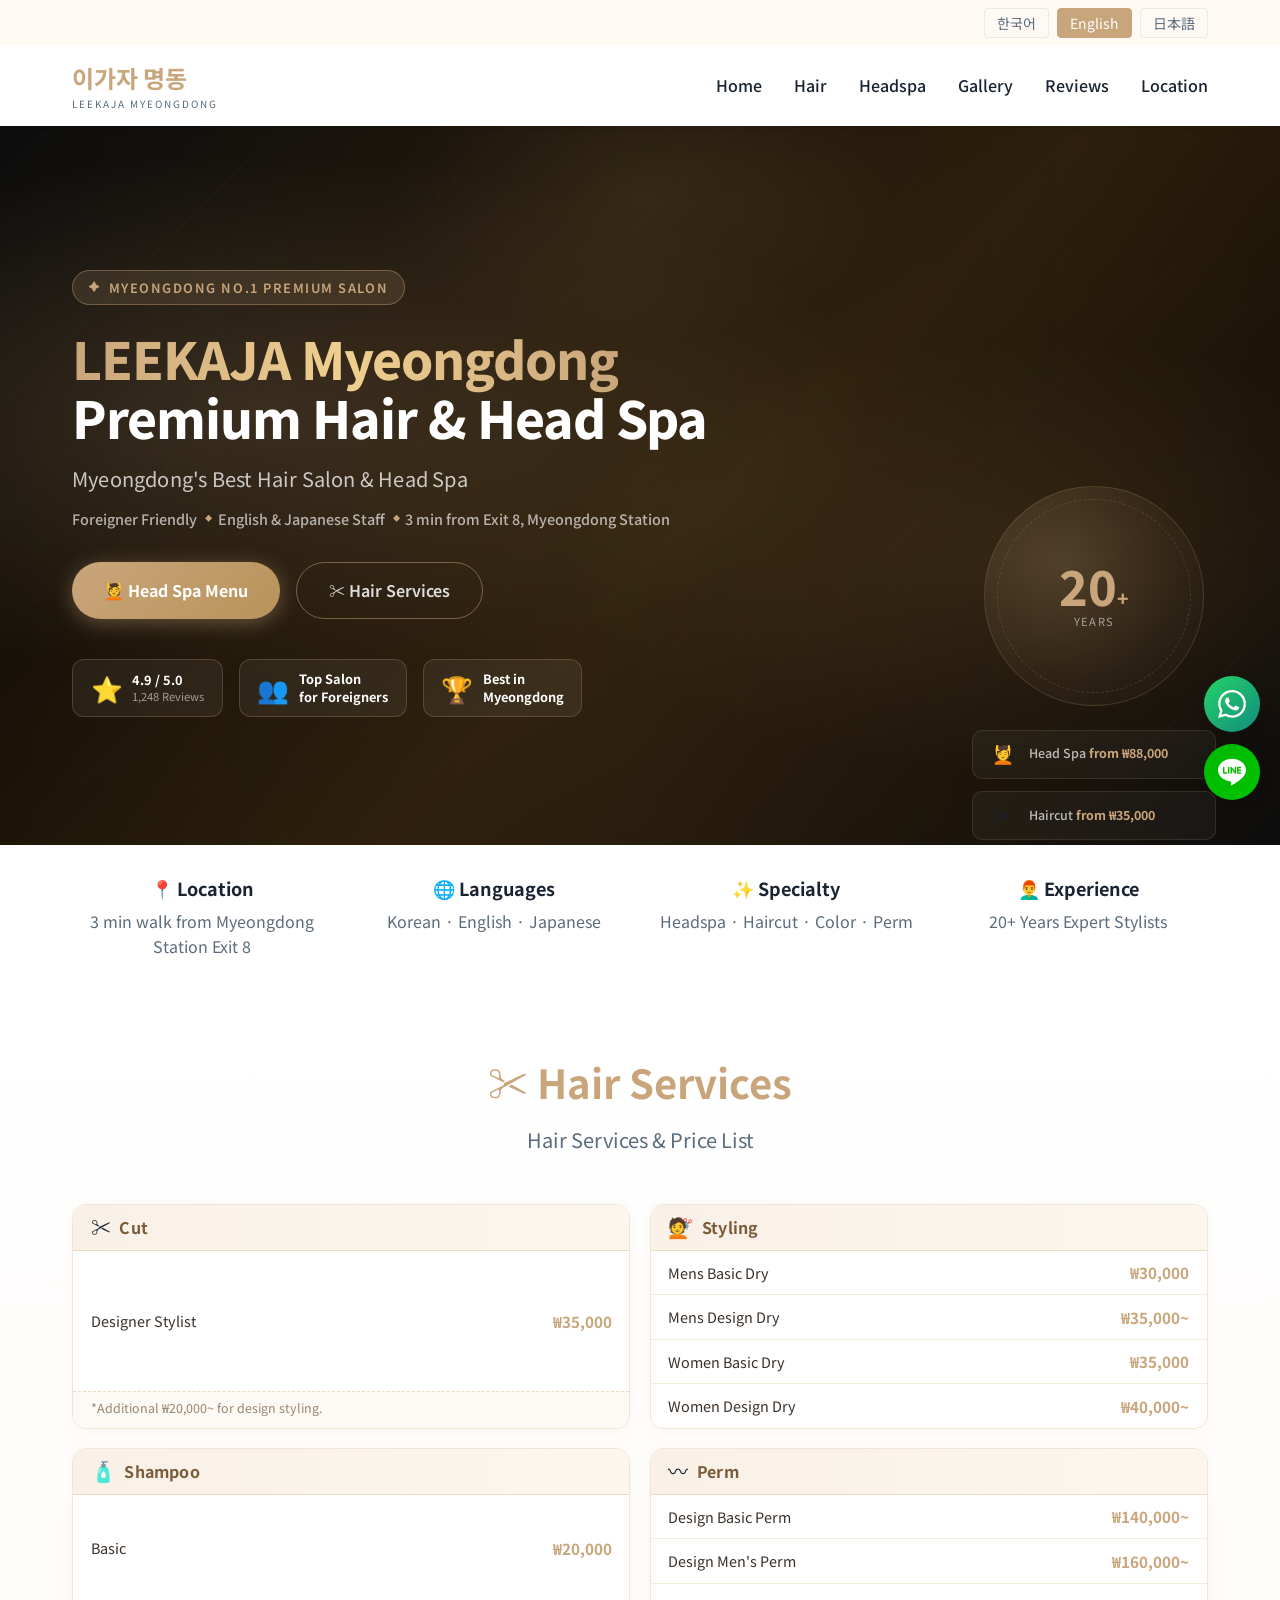
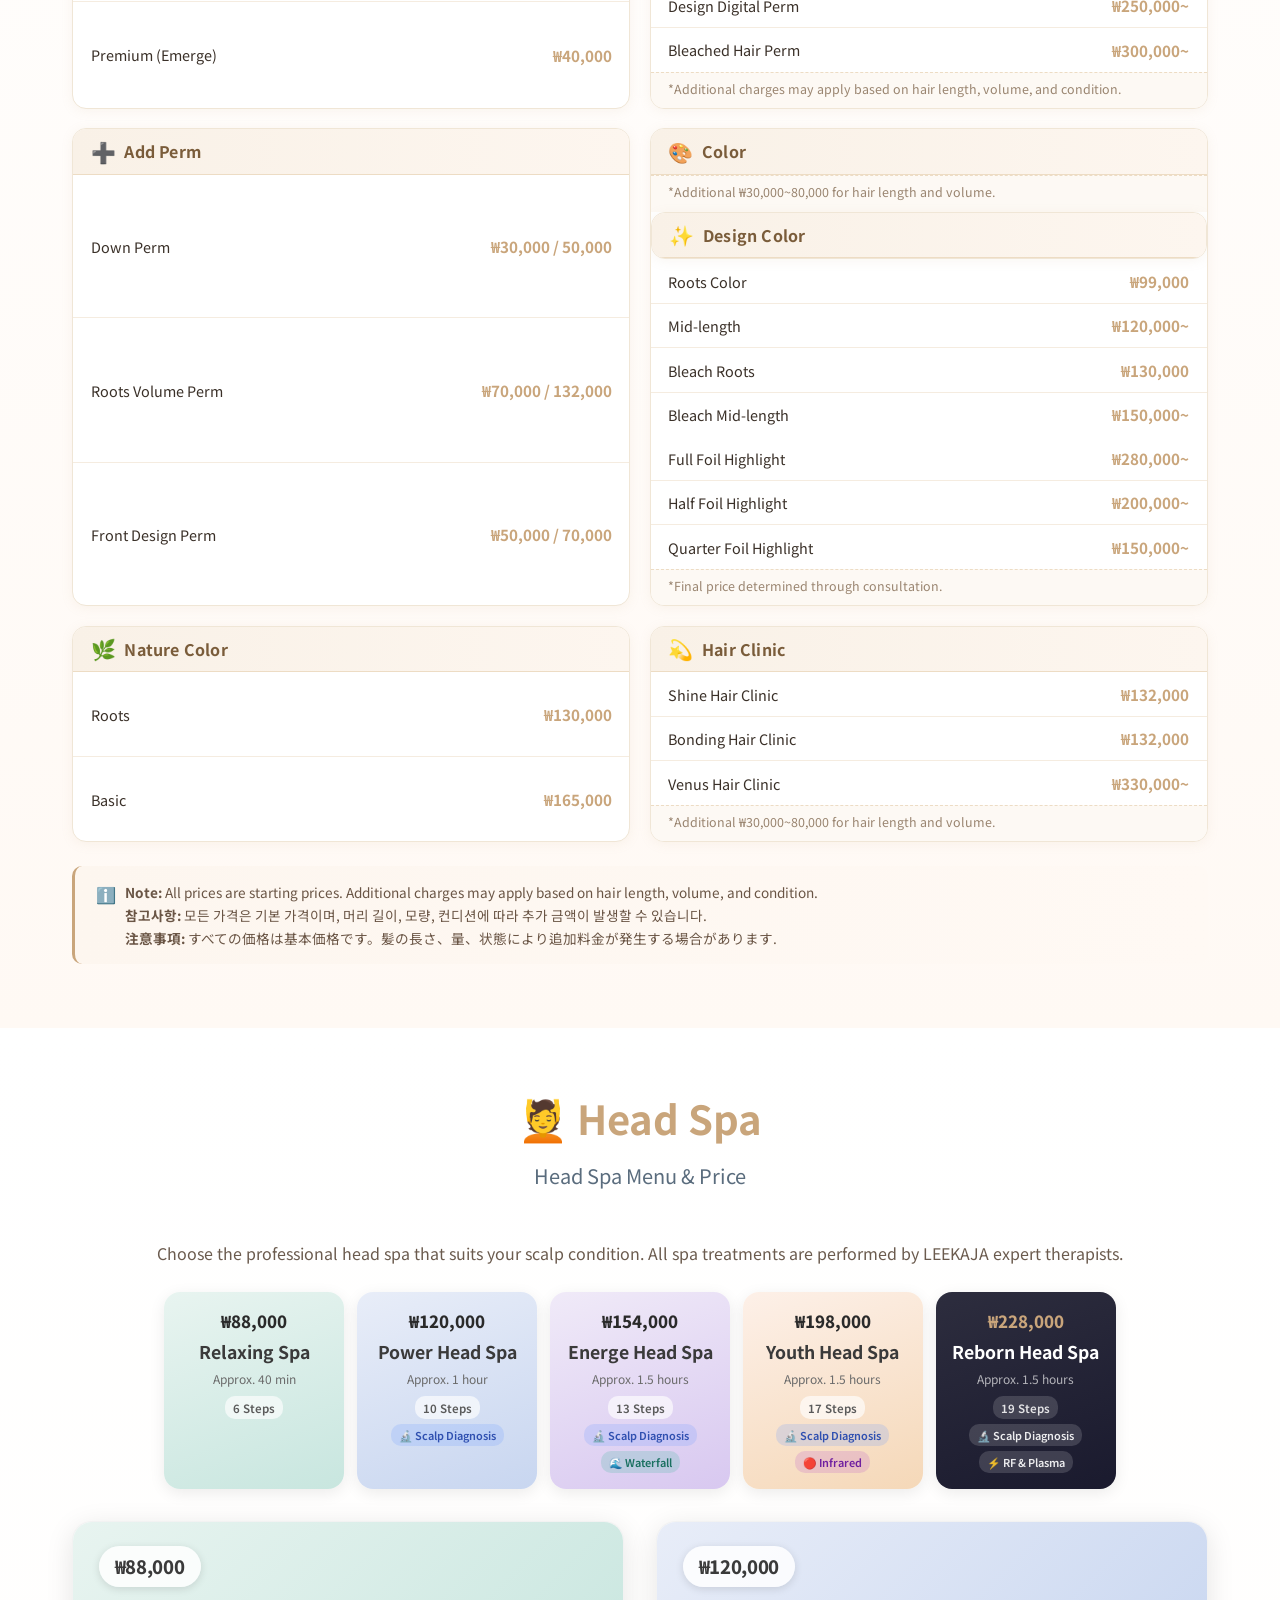
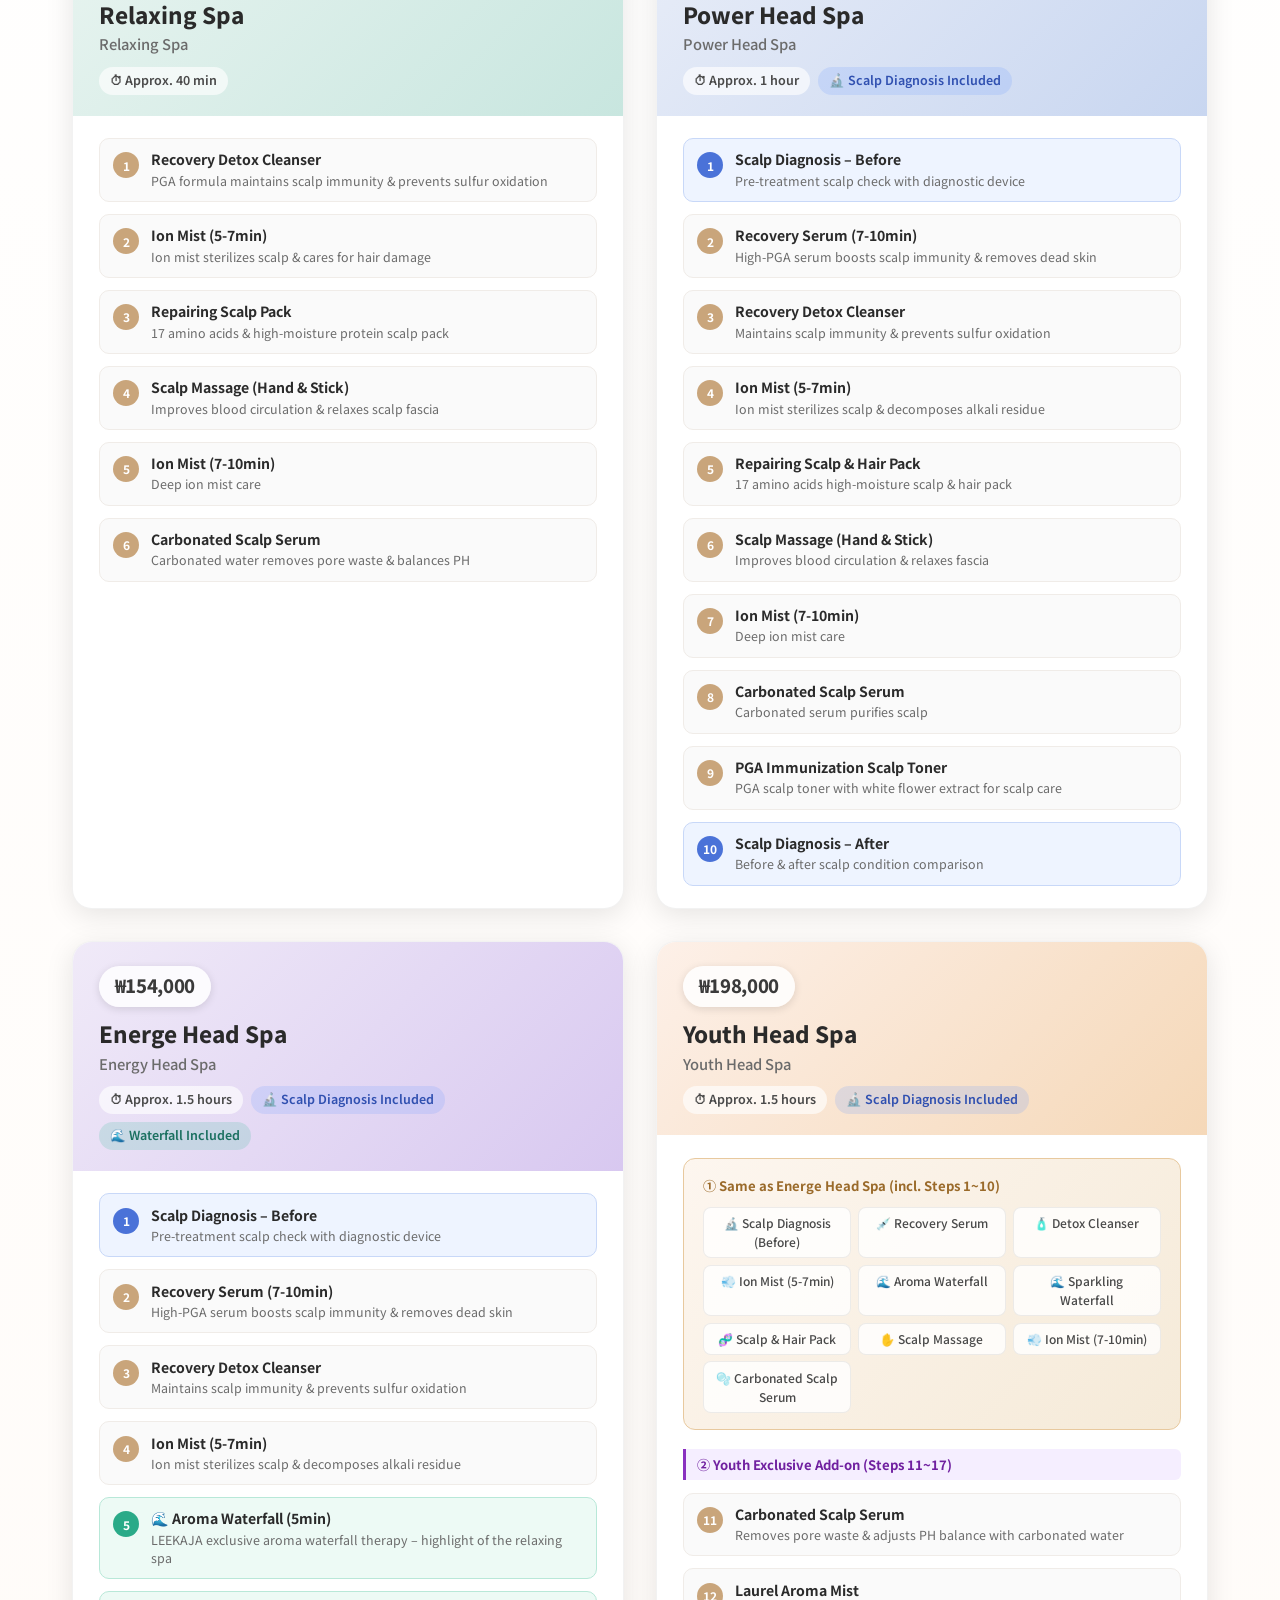
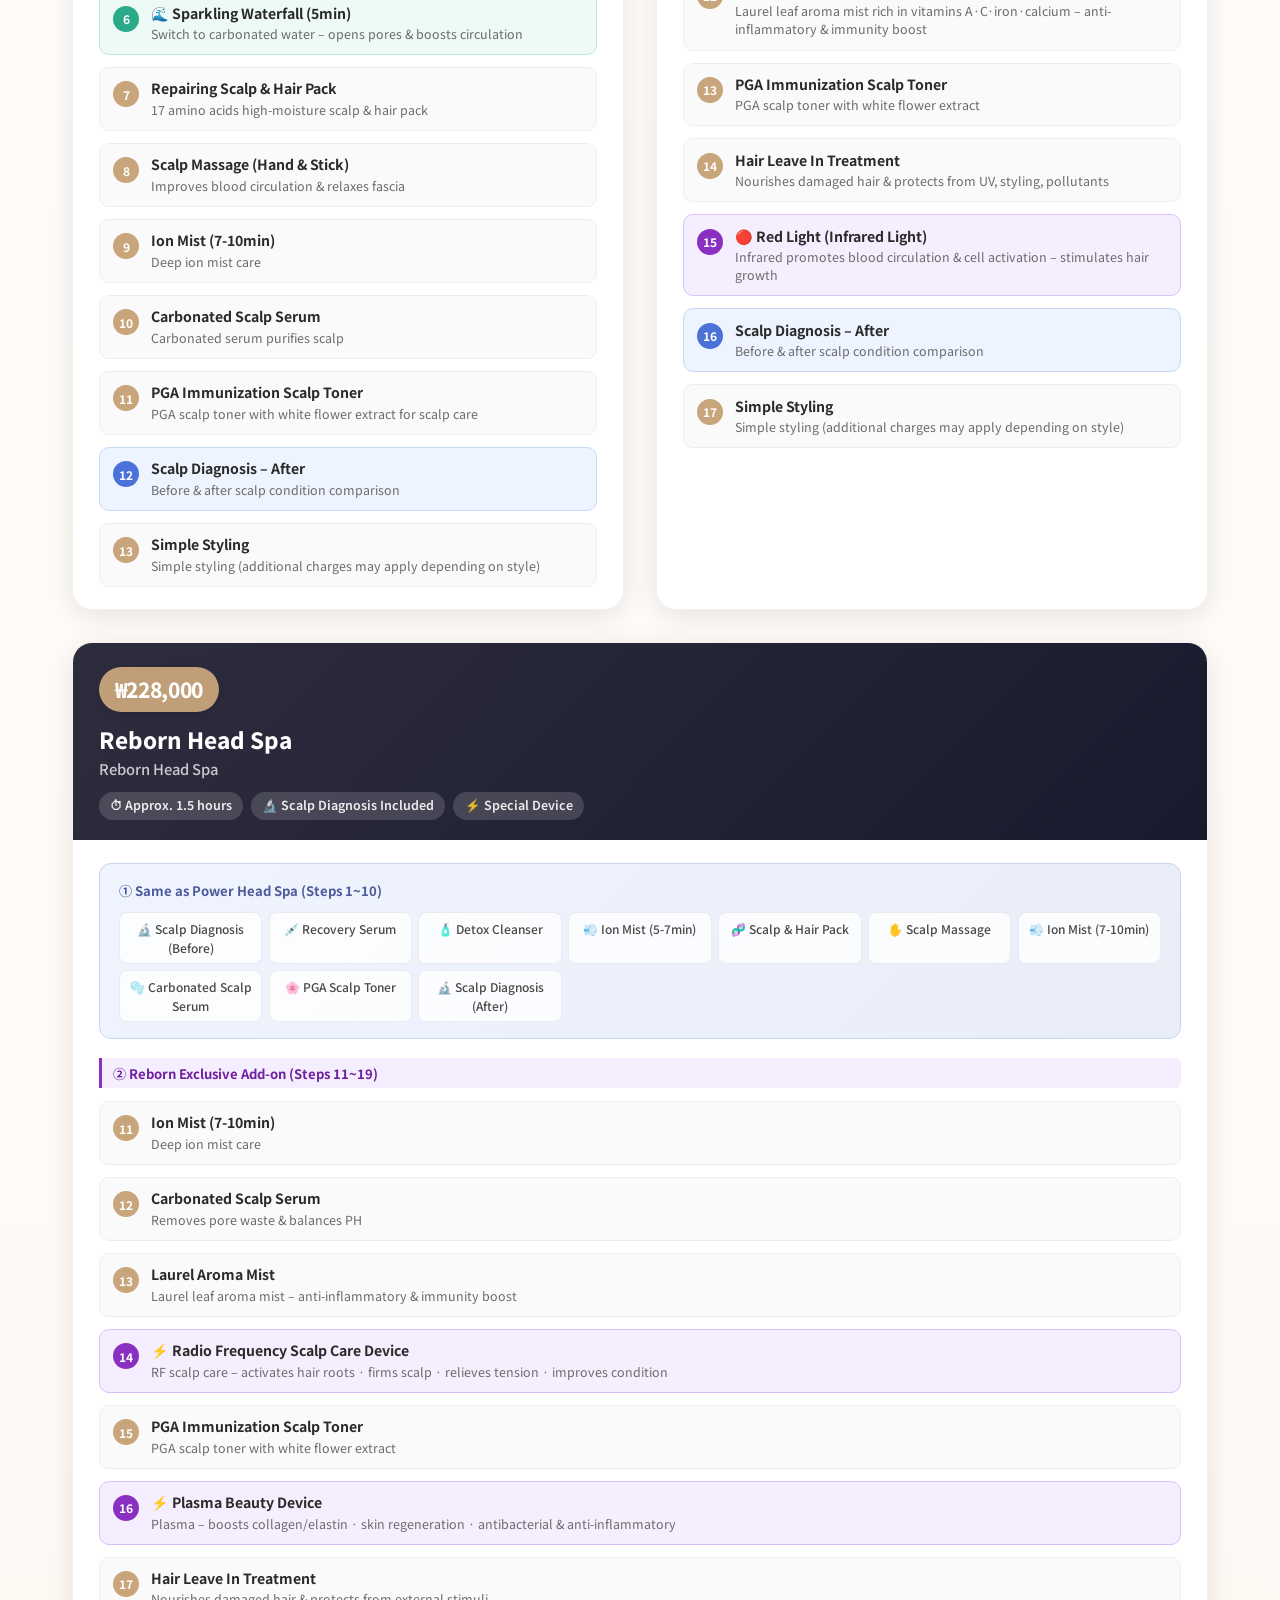
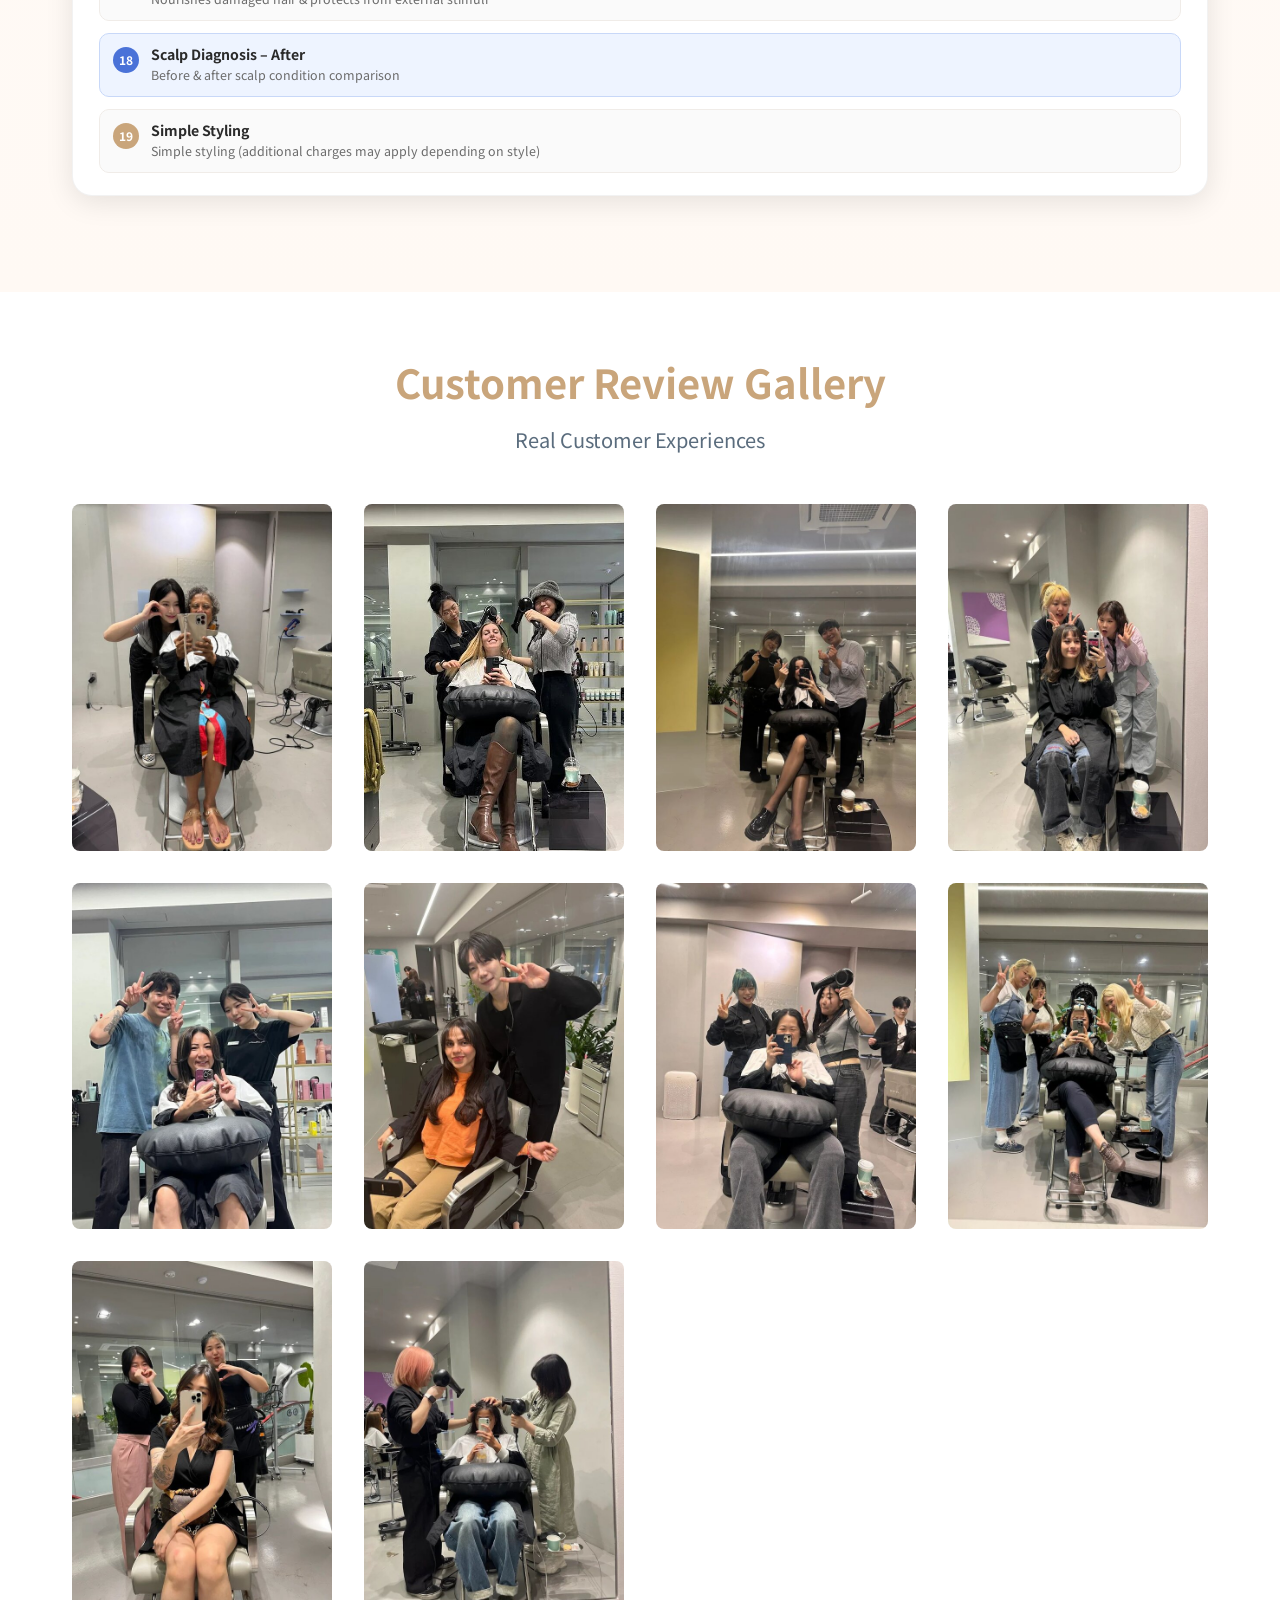
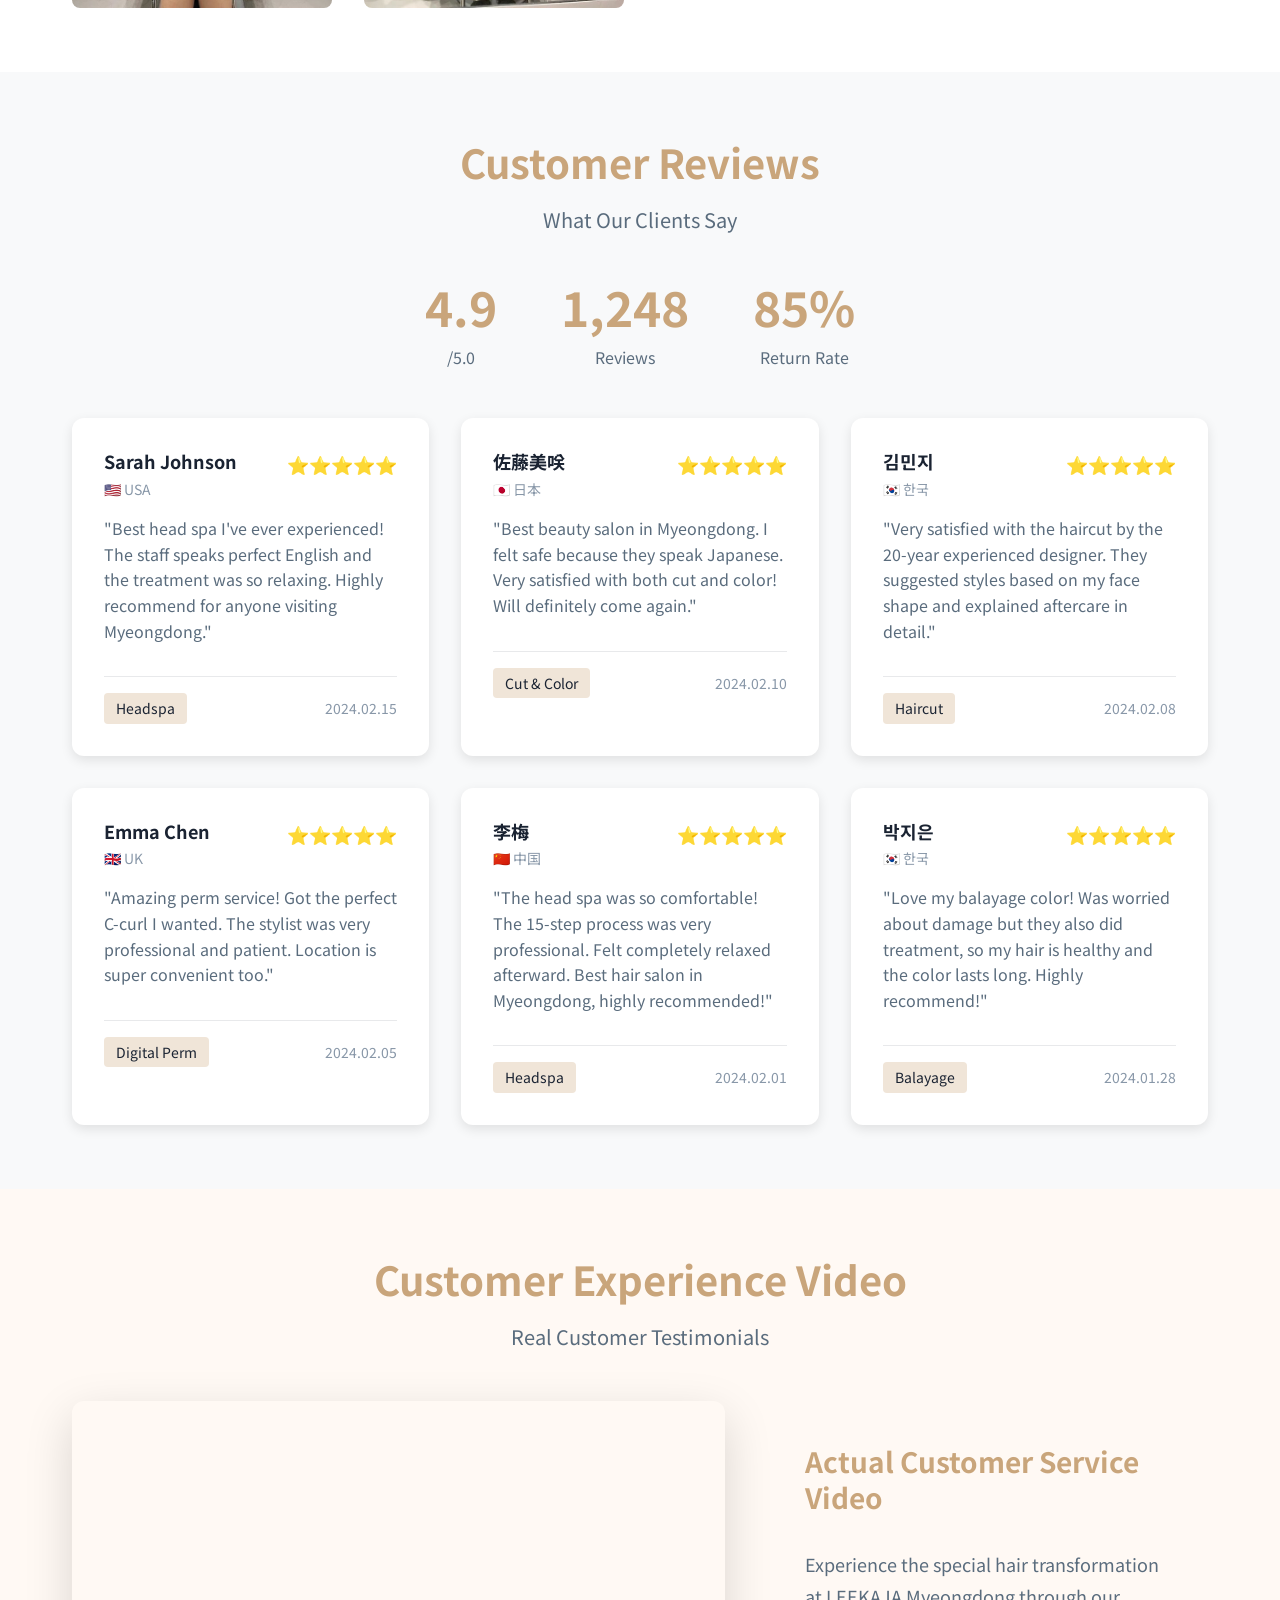
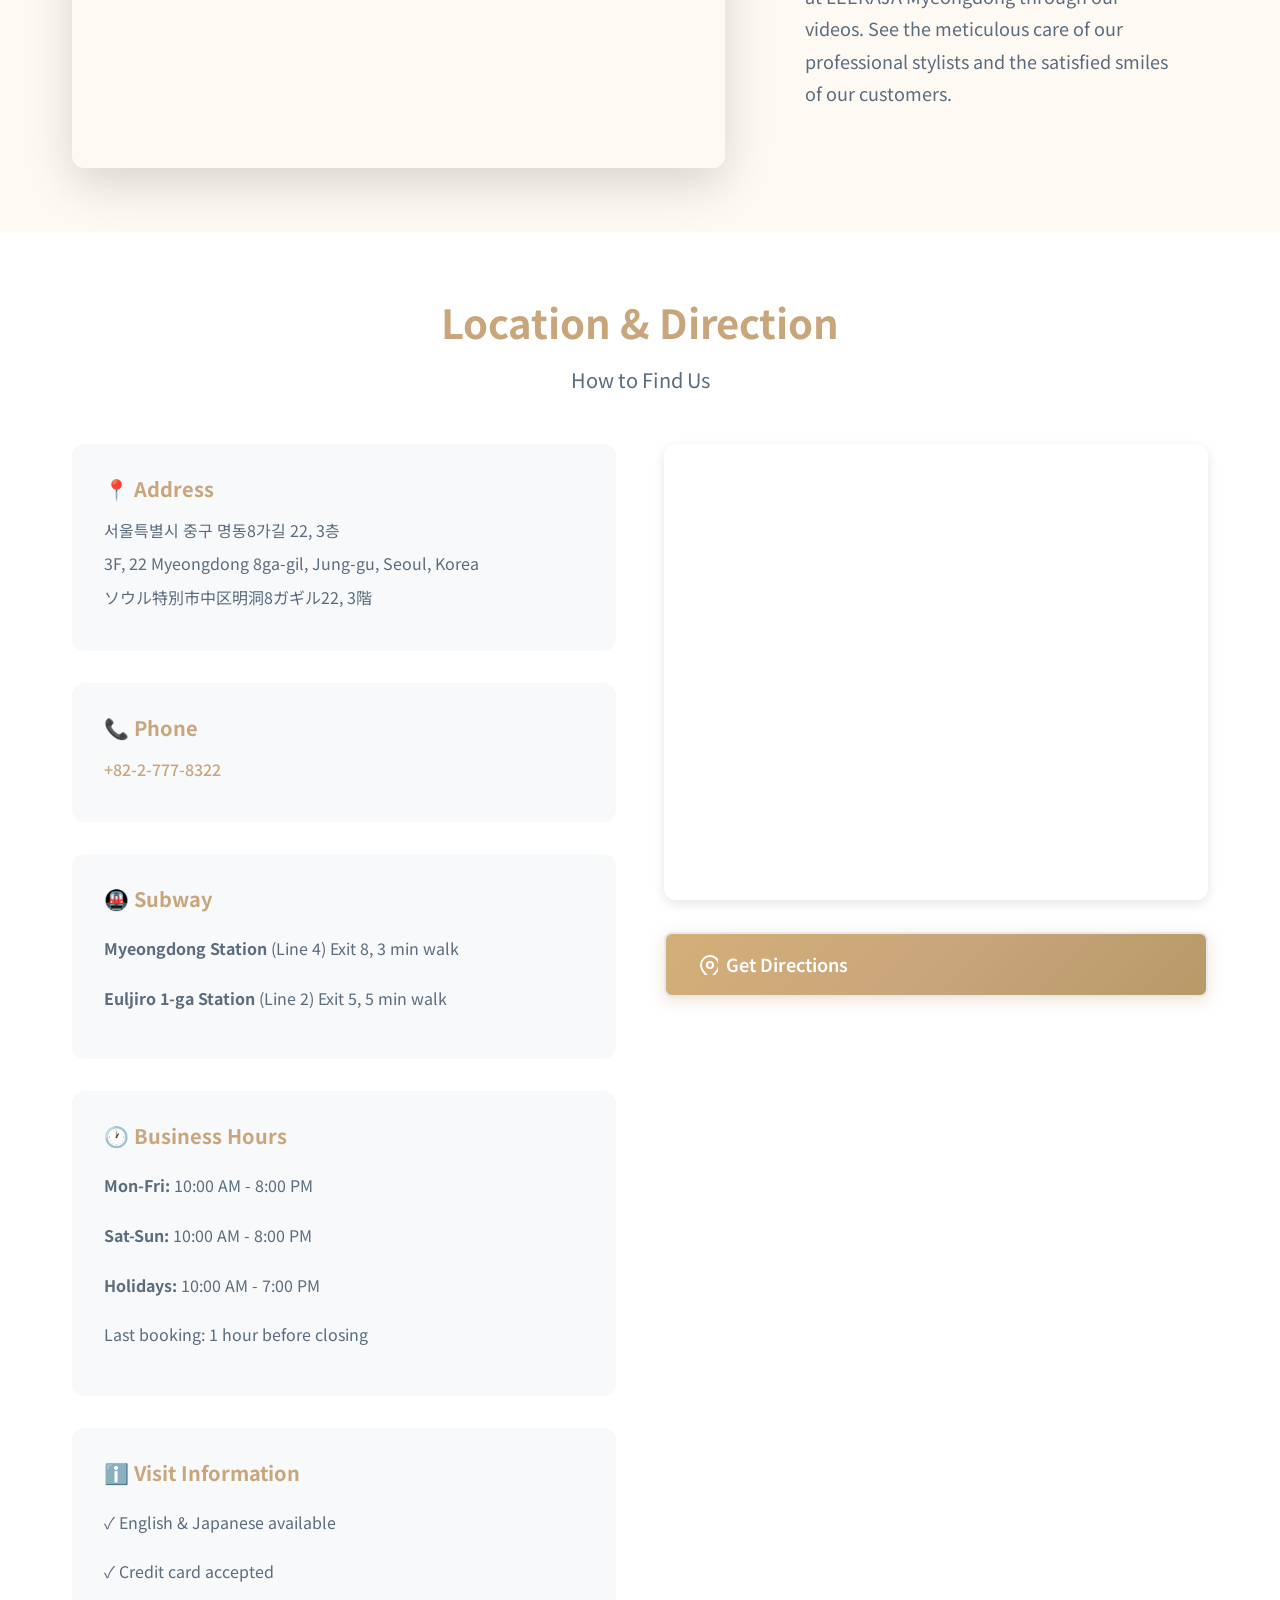
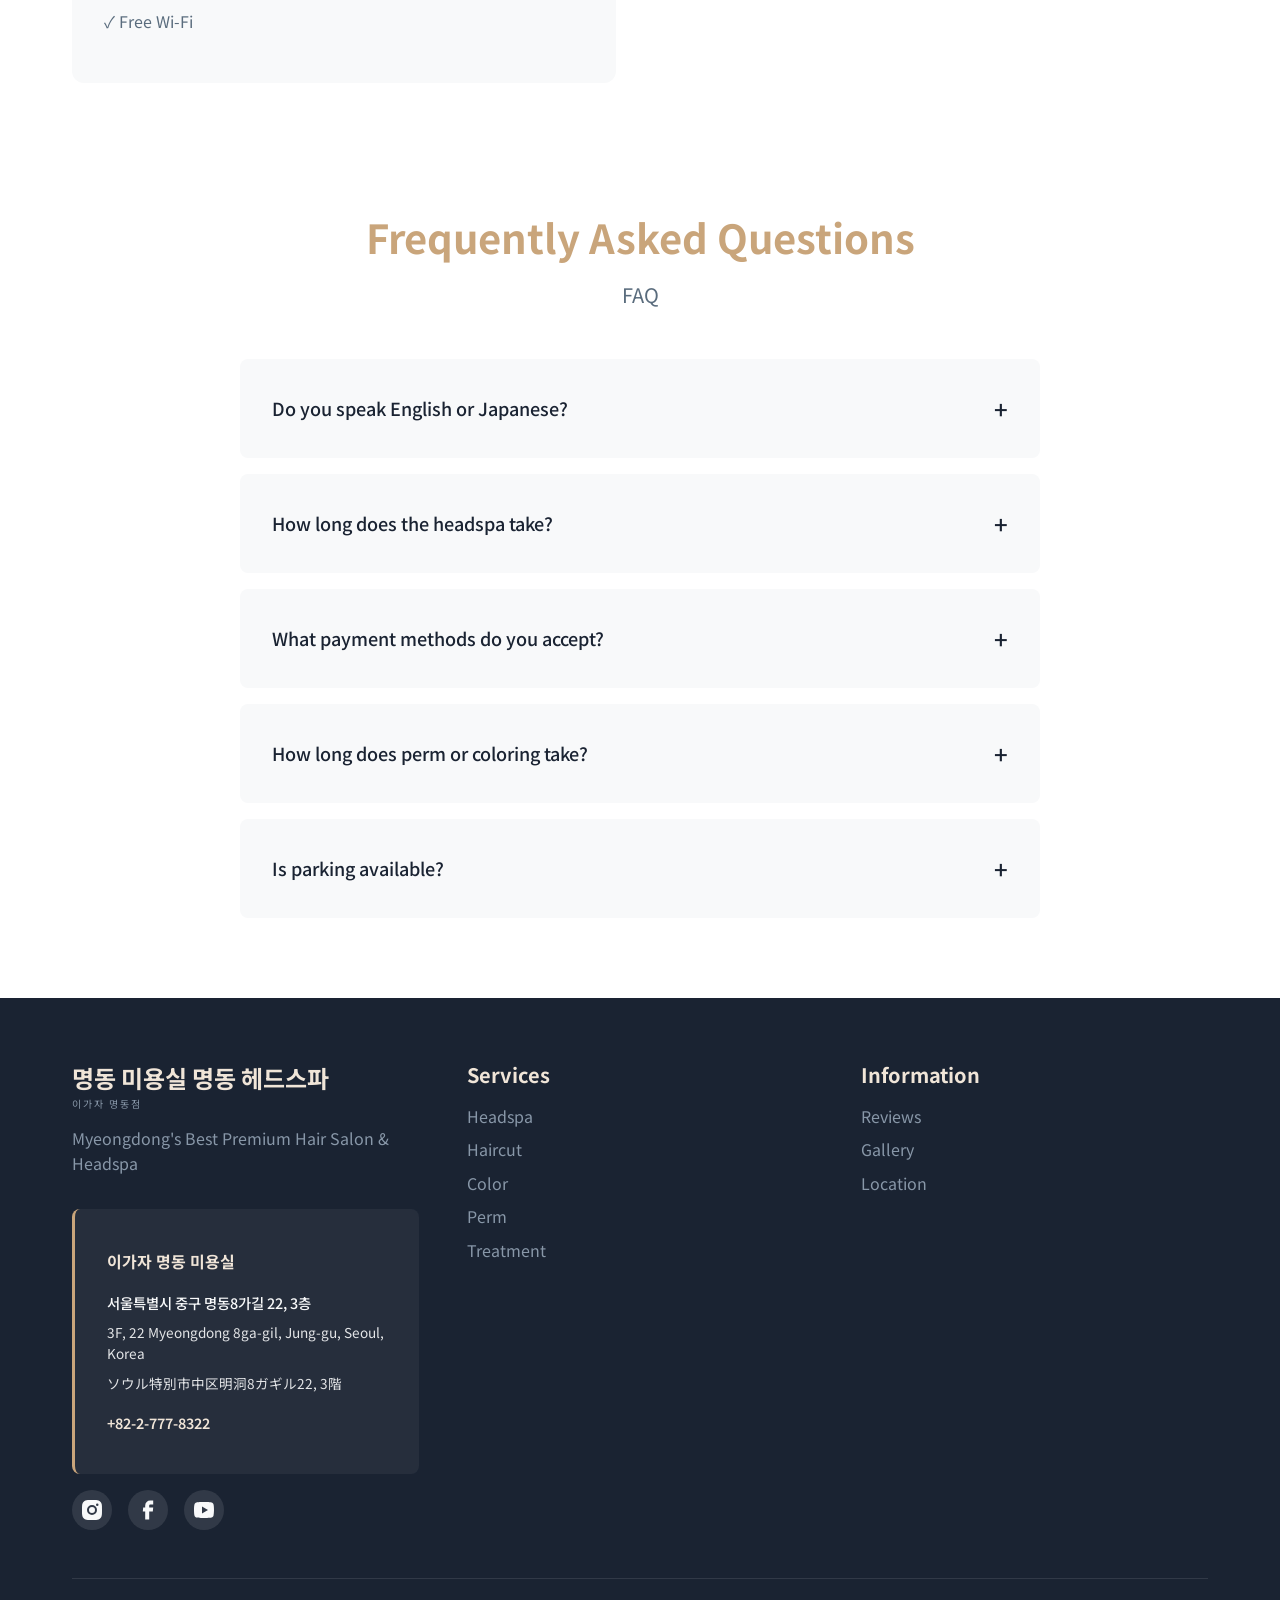
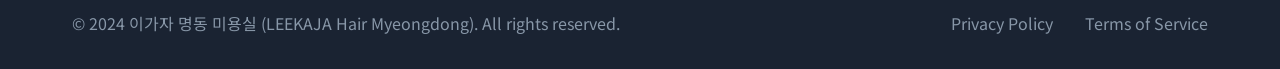
==== index.html @ 5cfe9681 "feat: 헤어 가격표 테이블형 리디자인 + LEEKAJA Only QR 박스 제거" ====
<!DOCTYPE html>
<html lang="ko">
<head>
    <meta charset="UTF-8">
    <meta name="viewport" content="width=device-width, initial-scale=1.0">
    
    <!-- Primary Meta Tags -->
    <title>Myeongdong Hair Salon | Myeongdong Headspa | 明洞美容室·ヘッドスパ | 명동 미용실·헤드스파</title>
    <meta name="title" content="Myeongdong Hair Salon | Myeongdong Headspa | 明洞美容室·ヘッドスパ">
    <meta name="description" content="Best hair salon near Myeongdong Station Exit 8! 3 minutes walk. English & Japanese speaking staff. Premium headspa, haircut, color, perm. 明洞駅8番出口3分!日本語対応の美容室。ヘッドスパ·カット·カラー専門。명동역 외국인 전용 미용실. Open Mon-Fri 10-20, Sat-Sun 10-20">
    <meta name="keywords" content="myeongdong hair salon, myeongdong headspa, 明洞美容室, 明洞ヘッドスパ, 명동 미용실, 명동 헤드스파, hair salon near myeongdong station, myeongdong station exit 8 hair salon, best hair salon in myeongdong, myeongdong hair salon for foreigners, english speaking hair salon myeongdong, japanese hair salon myeongdong, head spa near myeongdong, scalp treatment myeongdong seoul, digital perm myeongdong, hair color salon myeongdong, tourist friendly hair salon seoul, 明洞 美容室 日本語, 明洞駅 ヘアサロン, 明洞 日本語対応 美容室, ソウル 明洞 美容院, 明洞 ヘッドスパ 日本語, 明洞 カット カラー, 明洞駅 8番出口 美容室, 韓国旅行 美容室 おすすめ, ソウル 美容室 日本人, 명동역 미용실, 명동 외국인 미용실"
    <meta name="author" content="LEEKAJA Hair Myeongdong">
    <meta name="robots" content="index, follow, max-image-preview:large, max-snippet:-1, max-video-preview:-1">
    <meta name="theme-color" content="#C9A57B">
    
    <!-- Open Graph / Facebook -->
    <meta property="og:type" content="website">
    <meta property="og:url" content="https://www.myeongdonghairsalon.co.kr/">
    <meta property="og:site_name" content="Myeongdong Hair Salon · Myeongdong Headspa">
    <meta property="og:title" content="Myeongdong Hair Salon | Myeongdong Headspa | English & Japanese Speaking">
    <meta property="og:description" content="Premium hair salon 3 min from Myeongdong Station Exit 8. English & Japanese staff. Haircut, Color, Perm, Headspa. Tourist friendly. 明洞駅8番出口3分の美容室。日本語対応。">
    <meta property="og:image" content="https://www.myeongdonghairsalon.co.kr/images/gallery/review-1.jpg">
    <meta property="og:image:width" content="1200">
    <meta property="og:image:height" content="630">
    <meta property="og:image:alt" content="Best hair salon near Myeongdong Station for foreigners - LEEKAJA Myeongdong | 明洞美容室">
    <meta property="og:locale" content="ko_KR">
    <meta property="og:locale:alternate" content="en_US">
    <meta property="og:locale:alternate" content="ja_JP">
    
    <!-- Twitter -->
    <meta property="twitter:card" content="summary_large_image">
    <meta property="twitter:url" content="https://www.myeongdonghairsalon.co.kr/">
    <meta property="twitter:title" content="Myeongdong Hair Salon | Myeongdong Headspa | English & Japanese">
    <meta property="twitter:description" content="3 min from Exit 8. Premium headspa, haircut, color, perm. English & Japanese staff. Tourist friendly salon in Seoul. 明洞駅8番出口徒歩3分。日本語対応美容室。">
    <meta property="twitter:image" content="https://www.myeongdonghairsalon.co.kr/images/gallery/review-1.jpg">
    <meta property="twitter:image:alt" content="명동 미용실 명동 헤드스파 전문">
    
    <!-- Structured Data - Local Business Schema -->
    <script type="application/ld+json">
    {
        "@context": "https://schema.org",
        "@type": "HairSalon",
        "name": "Myeongdong Hair Salon | Myeongdong Headspa | 明洞美容室·明洞ヘッドスパ | 명동 미용실·헤드스파",
        "alternateName": [
            "명동 미용실", "명동미용실", "명동 헤드스파", "명동헤드스파",
            "명동역 미용실", "명동역 헤드스파", "이가자 명동", "이가자 명동점",
            "Myeongdong Hair Salon", "Myeongdong Headspa", 
            "LEEKAJA Myeongdong", "LEEKAJA Hair Salon",
            "明洞美容室", "明洞ヘッドスパ", "明洞駅美容室", "明洞駅ヘッドスパ",
            "LEEKAJAヘアー明洞店", "イガジャ明洞店"
        ],
        "description": "명동역 3분! 명동 최고의 미용실 & 헤드스파 전문점. 헤어컷, 염색, 펌, 두피관리, 스칼프 마사지 전문. Myeongdong's best hair salon & premium headspa near station. Professional haircut, color, perm, scalp treatment. 明洞駅徒歩3分!明洞最高の美容室&ヘッドスパ専門店。カット·カラー·パーマ·頭皮ケア·スカルプマッサージ",
        "image": [
            "https://www.myeongdonghairsalon.co.kr/images/gallery/review-1.jpg",
            "https://www.myeongdonghairsalon.co.kr/images/gallery/review-2.jpg",
            "https://www.myeongdonghairsalon.co.kr/images/gallery/review-3.jpg",
            "https://www.myeongdonghairsalon.co.kr/images/gallery/review-4.jpg"
        ],
        "@id": "https://www.myeongdonghairsalon.co.kr",
        "url": "https://www.myeongdonghairsalon.co.kr",
        "telephone": "+82-2-777-8322",
        "priceRange": "₩₩-₩₩₩",
        "address": {
            "@type": "PostalAddress",
            "streetAddress": "명동8가길 22, 3층",
            "addressLocality": "중구",
            "addressRegion": "서울특별시",
            "postalCode": "04536",
            "addressCountry": "KR"
        },
        "geo": {
            "@type": "GeoCoordinates",
            "latitude": 37.5636,
            "longitude": 126.9838
        },
        "openingHoursSpecification": [
            {
                "@type": "OpeningHoursSpecification",
                "dayOfWeek": ["Monday", "Tuesday", "Wednesday", "Thursday", "Friday"],
                "opens": "10:00",
                "closes": "20:00"
            },
            {
                "@type": "OpeningHoursSpecification",
                "dayOfWeek": ["Saturday", "Sunday"],
                "opens": "10:00",
                "closes": "20:00"
            }
        ],
        "sameAs": [
            "https://www.instagram.com/leekaja_myeongdong",
            "https://www.facebook.com/leekajaheair",
            "https://www.youtube.com/@leekajahair"
        ],
        "aggregateRating": {
            "@type": "AggregateRating",
            "ratingValue": "4.9",
            "reviewCount": "1248",
            "bestRating": "5",
            "worstRating": "1"
        },
        "hasOfferCatalog": {
            "@type": "OfferCatalog",
            "name": "Headspa & Hair Services",
            "itemListElement": [
                {
                    "@type": "Offer",
                    "itemOffered": {
                        "@type": "Service",
                        "name": "프리미엄 헤드스파 | Premium Headspa | プレミアムヘッドスパ",
                        "description": "15단계 전문 두피관리 및 스칼프 마사지. 15-step professional scalp treatment & massage. 15段階の専門的な頭皮ケアとマッサージ",
                        "serviceType": "Headspa"
                    }
                },
                {
                    "@type": "Offer",
                    "itemOffered": {
                        "@type": "Service",
                        "name": "두피 스칼프 케어 | Scalp Treatment | 頭皮ケア",
                        "description": "집중 두피관리 및 영양공급. Intensive scalp care and nourishment. 集中的な頭皮ケアと栄養補給",
                        "serviceType": "Scalp Care"
                    }
                },
                {
                    "@type": "Offer",
                    "itemOffered": {
                        "@type": "Service",
                        "name": "한국식 헤어컷 | Korean Hair Cut | 韓国式ヘアカット",
                        "description": "전문 스타일리스트의 한국식 커트. Professional Korean-style haircut. プロのスタイリストによる韓国式カット",
                        "serviceType": "Haircut"
                    }
                },
                {
                    "@type": "Offer",
                    "itemOffered": {
                        "@type": "Service",
                        "name": "헤어 염색 | Hair Coloring | ヘアカラー",
                        "description": "프리미엄 일본 제품 사용 염색. Premium hair coloring with Japanese products. プレミアム日本製品使用カラー",
                        "serviceType": "Hair Color"
                    }
                },
                {
                    "@type": "Offer",
                    "itemOffered": {
                        "@type": "Service",
                        "name": "디지털 펌 | Digital Perm | デジタルパーマ",
                        "description": "C컬, S컬 전문 디지털 펌. Korean C-curl and S-curl digital perm. Cカール・Sカール専門デジタルパーマ",
                        "serviceType": "Perm"
                    }
                }
            ]
        },
        "areaServed": {
            "@type": "GeoCircle",
            "geoMidpoint": {
                "@type": "GeoCoordinates",
                "latitude": 37.5636,
                "longitude": 126.9838
            },
            "geoRadius": "5000"
        },
        "knowsLanguage": ["Korean", "English", "Japanese"],
        "paymentAccepted": "Cash, Credit Card, Mobile Payment",
        "currenciesAccepted": "KRW, USD, JPY",
        "potentialAction": {
            "@type": "ReserveAction",
            "target": {
                "@type": "EntryPoint",
                "urlTemplate": "https://www.myeongdonghairsalon.co.kr/#location",
                "actionPlatform": [
                    "http://schema.org/DesktopWebPlatform",
                    "http://schema.org/MobileWebPlatform"
                ]
            }
        }
    }
    </script>
    
    <!-- FAQ Schema for Rich Snippets -->
    <script type="application/ld+json">
    {
        "@context": "https://schema.org",
        "@type": "FAQPage",
        "mainEntity": [
            {
                "@type": "Question",
                "name": "명동 미용실 LEEKAJA는 외국인도 이용 가능한가요?",
                "acceptedAnswer": {
                    "@type": "Answer",
                    "text": "네, LEEKAJA 명동점은 외국인 전문 미용실입니다. 영어와 일본어가 가능한 전문 스타일리스트가 상주하고 있어 편하게 소통하실 수 있습니다. 명동역 8번 출구에서 도보 3분 거리에 위치해 있습니다."
                }
            },
            {
                "@type": "Question",
                "name": "What services does LEEKAJA Myeongdong Hair Salon offer?",
                "acceptedAnswer": {
                    "@type": "Answer",
                    "text": "LEEKAJA Myeongdong offers premium headspa (88,000-228,000 KRW), Korean-style haircuts (35,000 KRW), hair coloring (99,000+ KRW), digital perms (140,000+ KRW), and scalp treatments. All services include English and Japanese consultation."
                }
            },
            {
                "@type": "Question",
                "name": "명동 헤드스파 가격은 얼마인가요?",
                "acceptedAnswer": {
                    "@type": "Answer",
                    "text": "LEEKAJA 명동점의 헤드스파 가격은 릴렉싱 헤드스파 88,000원부터 유스 헤드스파 198,000원까지 다양합니다. 15단계 전문 두피 케어와 스칼프 마사지가 포함되어 있습니다."
                }
            },
            {
                "@type": "Question",
                "name": "How to get to LEEKAJA Myeongdong from Myeongdong Station?",
                "acceptedAnswer": {
                    "@type": "Answer",
                    "text": "From Myeongdong Station (Line 4) Exit 8, it's just 3 minute walk. Our salon is located at 3F, 22 Myeongdong 8ga-gil, Jung-gu, Seoul. Look for the LEEKAJA sign on the building."
                }
            },
            {
                "@type": "Question",
                "name": "명동 미용실 예약은 어떻게 하나요?",
                "acceptedAnswer": {
                    "@type": "Answer",
                    "text": "전화 예약 (02-777-8322), WhatsApp (+82-10-5894-7690), LINE (kbeautyseoul)으로 예약 가능합니다. 워크인도 환영하지만 예약을 권장합니다. 영업시간은 평일 10:00-20:00, 주말 10:00-20:00입니다."
                }
            }
        ]
    }
    </script>
    
    <!-- Individual Review Schema -->
    <script type="application/ld+json">
    {
        "@context": "https://schema.org",
        "@type": "Review",
        "itemReviewed": {
            "@type": "HairSalon",
            "name": "LEEKAJA Myeongdong Hair Salon",
            "address": {
                "@type": "PostalAddress",
                "streetAddress": "명동8가길 22, 3층",
                "addressLocality": "중구",
                "addressRegion": "서울특별시",
                "addressCountry": "KR"
            }
        },
        "author": {
            "@type": "Person",
            "name": "Sarah Johnson"
        },
        "reviewRating": {
            "@type": "Rating",
            "ratingValue": "5",
            "bestRating": "5"
        },
        "reviewBody": "Best head spa I've ever experienced! The staff speaks perfect English and the treatment was so relaxing. Highly recommend for anyone visiting Myeongdong.",
        "datePublished": "2024-02-15"
    }
    </script>
    
    <!-- BreadcrumbList Schema -->
    <script type="application/ld+json">
    {
        "@context": "https://schema.org",
        "@type": "BreadcrumbList",
        "itemListElement": [
            {
                "@type": "ListItem",
                "position": 1,
                "name": "Home",
                "item": "https://www.myeongdonghairsalon.co.kr/"
            },
            {
                "@type": "ListItem",
                "position": 2,
                "name": "Services",
                "item": "https://www.myeongdonghairsalon.co.kr/#services"
            },
            {
                "@type": "ListItem",
                "position": 3,
                "name": "Headspa",
                "item": "https://www.myeongdonghairsalon.co.kr/#headspa"
            },
            {
                "@type": "ListItem",
                "position": 4,
                "name": "Gallery",
                "item": "https://www.myeongdonghairsalon.co.kr/#gallery"
            },
            {
                "@type": "ListItem",
                "position": 5,
                "name": "Reviews",
                "item": "https://www.myeongdonghairsalon.co.kr/#reviews"
            },
            {
                "@type": "ListItem",
                "position": 6,
                "name": "Location",
                "item": "https://www.myeongdonghairsalon.co.kr/#location"
            }
        ]
    }
    </script>
    
    <!-- FAQ Schema for Foreigners -->
    <script type="application/ld+json">
    {
        "@context": "https://schema.org",
        "@type": "FAQPage",
        "mainEntity": [
            {
                "@type": "Question",
                "name": "Do you have English speaking staff?",
                "acceptedAnswer": {
                    "@type": "Answer",
                    "text": "Yes! Our stylists speak fluent English and Japanese. We specialize in serving foreign customers visiting Myeongdong and Seoul."
                }
            },
            {
                "@type": "Question",
                "name": "How far is the salon from Myeongdong Station?",
                "acceptedAnswer": {
                    "@type": "Answer",
                    "text": "We are located just 3 minute walk from Myeongdong Station Exit 8. Easy access for tourists and shoppers in Myeongdong area."
                }
            },
            {
                "@type": "Question",
                "name": "Do I need a reservation?",
                "acceptedAnswer": {
                    "@type": "Answer",
                    "text": "Walk-ins are welcome, but reservations are recommended especially on weekends. You can book via phone +82-2-777-8322, WhatsApp, or LINE."
                }
            },
            {
                "@type": "Question",
                "name": "What are your prices?",
                "acceptedAnswer": {
                    "@type": "Answer",
                    "text": "Hair cut from ₩35,000, Hair color from ₩99,000, Digital perm from ₩140,000, Head spa from ₩66,000. All prices include consultation and styling."
                }
            },
            {
                "@type": "Question",
                "name": "日本語対応できますか？(Do you speak Japanese?)",
                "acceptedAnswer": {
                    "@type": "Answer",
                    "text": "はい、日本語が堪能なスタイリストが常駐しております。日本人のお客様も安心してご利用いただけます。予約は日本語でも可能です。"
                }
            },
            {
                "@type": "Question",
                "name": "What payment methods do you accept?",
                "acceptedAnswer": {
                    "@type": "Answer",
                    "text": "We accept cash (KRW, USD, JPY), credit cards (Visa, Mastercard, Amex), and mobile payments (Apple Pay, Samsung Pay, Alipay, WeChat Pay)."
                }
            },
            {
                "@type": "Question",
                "name": "What is your most popular service for tourists?",
                "acceptedAnswer": {
                    "@type": "Answer",
                    "text": "Our Premium Headspa (₩88,000-₩228,000) is most popular among foreign visitors. It includes AI scalp diagnosis, professional scalp products, and specialized scalp treatment - perfect after shopping in Myeongdong!"
                }
            },
            {
                "@type": "Question",
                "name": "Can I get my hair done before my flight?",
                "acceptedAnswer": {
                    "@type": "Answer",
                    "text": "Yes! We open at 10:00 AM daily. A haircut takes about 1 hour, color 2-3 hours, perm 3-4 hours. Please book early morning slots if you have afternoon flights."
                }
            }
        ]
    }
    </script>
    
    <!-- Hreflang Tags for Multi-language SEO -->
    <link rel="alternate" hreflang="ko" href="https://www.myeongdonghairsalon.co.kr/?lang=ko" />
    <link rel="alternate" hreflang="en" href="https://www.myeongdonghairsalon.co.kr/?lang=en" />
    <link rel="alternate" hreflang="ja" href="https://www.myeongdonghairsalon.co.kr/?lang=ja" />
    <link rel="alternate" hreflang="x-default" href="https://www.myeongdonghairsalon.co.kr/" />
    
    <!-- Canonical URL -->
    <link rel="canonical" href="https://www.myeongdonghairsalon.co.kr/" />
    
    <!-- Sitemap -->
    <link rel="sitemap" type="application/xml" title="Sitemap" href="https://www.myeongdonghairsalon.co.kr/sitemap.xml" />
    
    <!-- Favicon -->
    <link rel="icon" type="image/png" href="/favicon.png">
    <link rel="apple-touch-icon" href="/apple-touch-icon.png">
    
    <!-- Google Fonts -->
    <link rel="preconnect" href="https://fonts.googleapis.com">
    <link rel="preconnect" href="https://fonts.gstatic.com" crossorigin>
    <link href="https://fonts.googleapis.com/css2?family=Noto+Sans+KR:wght@300;400;500;700&family=Noto+Sans+JP:wght@300;400;500;700&family=Inter:wght@300;400;500;600;700&display=swap" rel="stylesheet">
    
    <!-- CSS -->
    <link rel="stylesheet" href="/styles.css">
    
    <!-- Preload critical resources -->
    <link rel="preload" as="image" href="/images/hero-banner.webp">
</head>
<body>
    <!-- Language Selector & Header -->
    <header class="header" id="header">
        <div class="header-top">
            <div class="container">
                <div class="header-top-content">
                    <div class="language-selector">
                        <button class="lang-btn active" data-lang="ko">한국어</button>
                        <button class="lang-btn" data-lang="en">English</button>
                        <button class="lang-btn" data-lang="ja">日本語</button>
                    </div>
                </div>
            </div>
        </div>
        
        <nav class="navbar">
            <div class="container">
                <div class="nav-content">
                    <a href="/" class="logo">
                        <h1>이가자 명동<span class="logo-subtitle">LEEKAJA MYEONGDONG</span></h1>
                    </a>
                    
                    <button class="mobile-menu-toggle" aria-label="Toggle menu">
                        <span></span>
                        <span></span>
                        <span></span>
                    </button>
                    
                    <ul class="nav-menu">
                        <li><a href="#home" data-i18n="nav-home">홈</a></li>
                        <li><a href="#hair" data-i18n="nav-hair">헤어</a></li>
                        <li><a href="#headspa" data-i18n="nav-headspa">헤드스파</a></li>
                        <li><a href="#gallery" data-i18n="nav-gallery">갤러리</a></li>
                        <li><a href="#reviews" data-i18n="nav-reviews">후기</a></li>
                        <li><a href="#location" data-i18n="nav-location">오시는길</a></li>
                    </ul>
                </div>
            </div>
        </nav>
    </header>

    <!-- Hero Section -->
    <section class="hero" id="home">
        <div class="hero-slider">
            <div class="hero-slide active">
                <div class="hero-content">
                    <div class="container">
                        <div class="hero-tag" data-i18n="hero-tag">Myeongdong No.1 Premium Salon</div>
                        <h2 class="hero-title">
                            <span class="gold-text" data-i18n="hero-title-line1">이가자 명동</span><br>
                            <span data-i18n="hero-title-line2">프리미엄 헤어 & 헤드스파</span>
                        </h2>
                        <p class="hero-subtitle" data-i18n="hero-subtitle">Myeongdong's Best Hair Salon & Head Spa</p>
                        <div class="hero-description">
                            <span class="hero-desc-item" data-i18n="hero-desc-1">외국인 전문</span>
                            <span class="hero-desc-item" data-i18n="hero-desc-2">영어·일본어 가능</span>
                            <span class="hero-desc-item" data-i18n="hero-desc-3">명동역 8번 출구 도보 3분</span>
                        </div>
                        <div class="hero-buttons">
                            <a href="#headspa" class="btn btn-primary" data-i18n="btn-view-headspa">💆 헤드스파 보기</a>
                            <a href="#hair" class="btn btn-secondary" data-i18n="btn-view-hair">✂️ 헤어 서비스</a>
                        </div>
                        <div class="hero-badges">
                            <div class="badge">
                                <span class="badge-icon">⭐</span>
                                <span class="badge-text">4.9 / 5.0<br><small data-i18n="badge-reviews">1,248 리뷰</small></span>
                            </div>
                            <div class="badge">
                                <span class="badge-icon">👥</span>
                                <span class="badge-text" data-i18n="badge-visitors">외국인<br>방문 1위</span>
                            </div>
                            <div class="badge">
                                <span class="badge-icon">🏆</span>
                                <span class="badge-text" data-i18n="badge-award">명동 최고<br>미용실</span>
                            </div>
                        </div>
                    </div>
                </div>
            </div>
        </div>

        <!-- 오른쪽 장식 -->
        <div class="hero-deco">
            <div class="hero-deco-circle">
                <div class="hero-deco-inner">
                    <div class="deco-num">20<span style="font-size:1.2rem">+</span></div>
                    <div class="deco-label" data-i18n="deco-years">Years</div>
                </div>
            </div>
            <div class="hero-stats">
                <div class="hero-stat-item">
                    <span class="hero-stat-icon">💆</span>
                    <span class="hero-stat-text" data-i18n="stat-headspa">헤드스파 <strong>₩88,000~</strong></span>
                </div>
                <div class="hero-stat-item">
                    <span class="hero-stat-icon">✂️</span>
                    <span class="hero-stat-text" data-i18n="stat-haircut">헤어컷 <strong>₩35,000~</strong></span>
                </div>
                <div class="hero-stat-item">
                    <span class="hero-stat-icon">🌐</span>
                    <span class="hero-stat-text" data-i18n="stat-lang">한국어 · English · 日本語</span>
                </div>
            </div>
        </div>
    </section>

    <!-- Quick Info Bar -->
    <section class="quick-info">
        <div class="container">
            <div class="quick-info-grid">
                <div class="quick-info-item">
                    <h3 data-i18n="quick-location-title">📍 위치</h3>
                    <p data-i18n="quick-location-desc">명동역 8번 출구 도보 3분</p>
                </div>
                <div class="quick-info-item">
                    <h3 data-i18n="quick-languages-title">🌐 언어</h3>
                    <p data-i18n="quick-languages-desc">한국어 · English · 日本語</p>
                </div>
                <div class="quick-info-item">
                    <h3 data-i18n="quick-specialty-title">✨ 특화</h3>
                    <p data-i18n="quick-specialty-desc">헤드스파 · 헤어컷 · 염색 · 펌</p>
                </div>
                <div class="quick-info-item">
                    <h3 data-i18n="quick-experience-title">👨‍🦰 경력</h3>
                    <p data-i18n="quick-experience-desc">20년 이상 경력 디자이너</p>
                </div>
            </div>
        </div>
    </section>


    <!-- Hair Section -->
    <section class="services-price" id="hair">
        <div class="container">
            <div class="section-header">
                <h2 class="section-title" data-i18n="hair-title">✂️ 헤어 서비스</h2>
                <p class="section-subtitle" data-i18n="hair-subtitle">Hair Services & Price List</p>
            </div>

            <!-- Hair Price Table -->
            <div class="hair-price-wrap">

                <!-- 컷 -->
                <div class="hair-price-group">
                    <div class="hair-group-header">
                        <span class="hair-group-icon">✂️</span>
                        <h3 class="hair-group-title" data-i18n="cat-cut">Cut</h3>
                    </div>
                    <table class="hair-table">
                        <tbody>
                            <tr>
                                <td data-i18n="cut-stylist">디자이너 스타일리스트</td>
                                <td class="hair-price">₩35,000</td>
                            </tr>
                        </tbody>
                    </table>
                    <p class="hair-table-note" data-i18n="cut-note">* 디자인 스타일링 추가 ₩20,000~</p>
                </div>

                <!-- 스타일링 -->
                <div class="hair-price-group">
                    <div class="hair-group-header">
                        <span class="hair-group-icon">💇</span>
                        <h3 class="hair-group-title" data-i18n="cat-styling">Styling</h3>
                    </div>
                    <table class="hair-table">
                        <tbody>
                            <tr>
                                <td data-i18n="styling-mens-basic">남성 기본 드라이</td>
                                <td class="hair-price">₩30,000</td>
                            </tr>
                            <tr>
                                <td data-i18n="styling-mens-design">남성 디자인 드라이</td>
                                <td class="hair-price">₩35,000~</td>
                            </tr>
                            <tr>
                                <td data-i18n="styling-women-basic">여성 기본 드라이</td>
                                <td class="hair-price">₩35,000</td>
                            </tr>
                            <tr>
                                <td data-i18n="styling-women-design">여성 디자인 드라이</td>
                                <td class="hair-price">₩40,000~</td>
                            </tr>
                        </tbody>
                    </table>
                </div>

                <!-- 샴푸 -->
                <div class="hair-price-group">
                    <div class="hair-group-header">
                        <span class="hair-group-icon">🧴</span>
                        <h3 class="hair-group-title" data-i18n="cat-shampoo">Shampoo</h3>
                    </div>
                    <table class="hair-table">
                        <tbody>
                            <tr>
                                <td data-i18n="shampoo-basic">베이직</td>
                                <td class="hair-price">₩20,000</td>
                            </tr>
                            <tr>
                                <td data-i18n="shampoo-premium">프리미엄</td>
                                <td class="hair-price">₩40,000</td>
                            </tr>
                        </tbody>
                    </table>
                </div>

                <!-- 펌 -->
                <div class="hair-price-group">
                    <div class="hair-group-header">
                        <span class="hair-group-icon">〰️</span>
                        <h3 class="hair-group-title" data-i18n="cat-perm">Perm</h3>
                    </div>
                    <table class="hair-table">
                        <tbody>
                            <tr>
                                <td data-i18n="perm-basic">일반펌</td>
                                <td class="hair-price">₩140,000~</td>
                            </tr>
                            <tr>
                                <td data-i18n="perm-mens">디자인 멘즈펌</td>
                                <td class="hair-price">₩160,000~</td>
                            </tr>
                            <tr>
                                <td data-i18n="perm-digital">디자인 디지털펌</td>
                                <td class="hair-price">₩250,000~</td>
                            </tr>
                            <tr>
                                <td data-i18n="perm-bleach">탈색 헤어펌</td>
                                <td class="hair-price">₩300,000~</td>
                            </tr>
                        </tbody>
                    </table>
                    <p class="hair-table-note" data-i18n="perm-note">* 기장·모량·컨디션에 따라 추가 금액 발생</p>
                </div>

                <!-- 추가 펌 -->
                <div class="hair-price-group">
                    <div class="hair-group-header">
                        <span class="hair-group-icon">➕</span>
                        <h3 class="hair-group-title" data-i18n="cat-add-perm">Add Perm</h3>
                    </div>
                    <table class="hair-table">
                        <tbody>
                            <tr>
                                <td data-i18n="add-down">다운펌</td>
                                <td class="hair-price">₩30,000 / 50,000</td>
                            </tr>
                            <tr>
                                <td data-i18n="add-roots">뿌리 볼륨펌</td>
                                <td class="hair-price">₩70,000 / 132,000</td>
                            </tr>
                            <tr>
                                <td data-i18n="add-front">앞머리 디자인펌</td>
                                <td class="hair-price">₩50,000 / 70,000</td>
                            </tr>
                        </tbody>
                    </table>
                </div>

                <!-- 컬러 -->
                <div class="hair-price-group">
                    <div class="hair-group-header">
                        <span class="hair-group-icon">🎨</span>
                        <h3 class="hair-group-title" data-i18n="cat-color">Color</h3>
                    </div>
                    <table class="hair-table">
                        <tbody>
                            <tr>
                                <td data-i18n="color-roots">뿌리 염색</td>
                                <td class="hair-price">₩99,000</td>
                            </tr>
                            <tr>
                                <td data-i18n="color-mid">중단발</td>
                                <td class="hair-price">₩120,000~</td>
                            </tr>
                            <tr>
                                <td data-i18n="color-bleach-roots">뿌리 탈색</td>
                                <td class="hair-price">₩130,000</td>
                            </tr>
                            <tr>
                                <td data-i18n="color-bleach-mid">탈색</td>
                                <td class="hair-price">₩150,000~</td>
                            </tr>
                        <p class="hair-table-note" data-i18n="color-note">* 기장·모량에 따라 추가 ₩30,000~80,000</p>
                </div>

                <!-- 디자인 컬러 -->
                <div class="hair-price-group">
                    <div class="hair-group-header">
                        <span class="hair-group-icon">✨</span>
                        <h3 class="hair-group-title" data-i18n="cat-design-color">Design Color</h3>
                    </div>
                    <table class="hair-table">
                        <tbody>
                            <tr>
                                <td data-i18n="design-full">풀 하이라이트</td>
                                <td class="hair-price">₩280,000~</td>
                            </tr>
                            <tr>
                                <td data-i18n="design-half">하프 호일</td>
                                <td class="hair-price">₩200,000~</td>
                            </tr>
                            <tr>
                                <td data-i18n="design-quarter">쿼터 호일</td>
                                <td class="hair-price">₩150,000~</td>
                            </tr>
                        </tbody>
                    </table>
                    <p class="hair-table-note" data-i18n="design-note">* 상담 후 가격 결정</p>
                </div>

                <!-- 네이처 -->
                <div class="hair-price-group">
                    <div class="hair-group-header">
                        <span class="hair-group-icon">🌿</span>
                        <h3 class="hair-group-title" data-i18n="cat-nature">Nature</h3>
                    </div>
                    <table class="hair-table">
                        <tbody>
                            <tr>
                                <td data-i18n="nature-roots">뿌리</td>
                                <td class="hair-price">₩130,000</td>
                            </tr>
                            <tr>
                                <td data-i18n="nature-mid">기본</td>
                                <td class="hair-price">₩165,000</td>
                            </tr>
                        </tbody>
                    </table>
                </div>

                <!-- 클리닉 -->
                <div class="hair-price-group">
                    <div class="hair-group-header">
                        <span class="hair-group-icon">💫</span>
                        <h3 class="hair-group-title" data-i18n="cat-clinic">Clinic</h3>
                    </div>
                    <table class="hair-table">
                        <tbody>
                            <tr>
                                <td data-i18n="clinic-shine">샤인 모발 클리닉</td>
                                <td class="hair-price">₩132,000</td>
                            </tr>
                            <tr>
                                <td data-i18n="clinic-bonding">본딩 모발 클리닉</td>
                                <td class="hair-price">₩132,000</td>
                            </tr>
                            <tr>
                                <td data-i18n="clinic-venus">비너스 모발 클리닉</td>
                                <td class="hair-price">₩330,000~</td>
                            </tr>
                        </tbody>
                    </table>
                    <p class="hair-table-note" data-i18n="clinic-note">* 기장·모량에 따라 추가 ₩30,000~80,000</p>
                </div>

            </div><!-- end hair-price-wrap -->

            <!-- 가격 안내 -->
            <div class="hair-price-notice">
                <span class="hair-notice-icon">ℹ️</span>
                <p data-i18n="price-notice">모든 가격은 기본 가격이며, 머리 길이·모량·컨디션에 따라 추가 금액이 발생할 수 있습니다.</p>
            </div>

        </div>
    </section>

    <!-- Head Spa Section -->
    <section class="services-price headspa-section" id="headspa">
        <div class="container">
            <div class="section-header">
                <h2 class="section-title" data-i18n="headspa-section-title">💆 헤드스파</h2>
                <p class="section-subtitle" data-i18n="headspa-section-subtitle">Head Spa Menu & Price</p>
            </div>
            <div>
                
                <!-- Headspa Overview Cards -->
                <div class="headspa-overview">
                    <p class="headspa-intro" data-i18n="headspa-intro">두피 상태에 맞는 전문 헤드스파를 선택하세요. 모든 스파는 LEEKAJA 전문 테라피스트가 진행합니다.</p>
                    
                    <!-- 가격 비교 요약 -->
                    <div class="spa-price-compare">
                        <div class="spa-compare-item relaxing">
                            <div class="compare-price">₩88,000</div>
                            <div class="compare-name" data-i18n="card-relaxing-name">Relaxing Spa</div>
                            <div class="compare-time" data-i18n="compare-time-40">약 40분</div>
                            <div class="compare-features">
                                <span data-i18n="compare-steps-6">6단계</span>
                            </div>
                        </div>
                        <div class="spa-compare-item power">
                            <div class="compare-price">₩120,000</div>
                            <div class="compare-name" data-i18n="card-power-name">Power Head Spa</div>
                            <div class="compare-time" data-i18n="compare-time-60">약 1시간</div>
                            <div class="compare-features">
                                <span data-i18n="compare-steps-10">10단계</span>
                                <span class="feat-badge diag" data-i18n="compare-diag">🔬두피진단</span>
                            </div>
                        </div>
                        <div class="spa-compare-item energy">
                            <div class="compare-price">₩154,000</div>
                            <div class="compare-name" data-i18n="card-energy-name">Energe Head Spa</div>
                            <div class="compare-time" data-i18n="compare-time-90">약 1시간 30분</div>
                            <div class="compare-features">
                                <span data-i18n="compare-steps-13">13단계</span>
                                <span class="feat-badge diag" data-i18n="compare-diag">🔬두피진단</span>
                                <span class="feat-badge water" data-i18n="compare-waterfall">🌊워터폴</span>
                            </div>
                        </div>
                        <div class="spa-compare-item youth">
                            <div class="compare-price">₩198,000</div>
                            <div class="compare-name" data-i18n="card-youth-name">Youth Head Spa</div>
                            <div class="compare-time" data-i18n="compare-time-90">약 1시간 30분</div>
                            <div class="compare-features">
                                <span data-i18n="compare-steps-17">17단계</span>
                                <span class="feat-badge diag" data-i18n="compare-diag">🔬두피진단</span>
                                <span class="feat-badge special" data-i18n="compare-infrared">🔴적외선</span>
                            </div>
                        </div>
                        <div class="spa-compare-item reborn">
                            <div class="compare-price">₩228,000</div>
                            <div class="compare-name" data-i18n="card-reborn-name">Reborn Head Spa</div>
                            <div class="compare-time" data-i18n="compare-time-90">약 1시간 30분</div>
                            <div class="compare-features">
                                <span data-i18n="compare-steps-19">19단계</span>
                                <span class="feat-badge diag" data-i18n="compare-diag">🔬두피진단</span>
                                <span class="feat-badge special" data-i18n="compare-device">⚡고주파·플라즈마</span>
                            </div>
                        </div>
                    </div>


                </div>

                <!-- Headspa Cards Grid -->
                <div class="headspa-cards-grid">

                    <!-- Relaxing Spa Card -->
                    <div class="headspa-card">
                        <div class="headspa-card-header relaxing">
                            <div class="spa-badge">₩88,000</div>
                            <h3 class="spa-name" data-i18n="card-relaxing-name">Relaxing Spa</h3>
                            <p class="spa-name-ko" data-i18n="card-relaxing-name-ko">릴렉싱 스파</p>
                            <div class="spa-meta">
                                <span class="spa-time" data-i18n="card-relaxing-time">⏱ 약 40분</span>
                            </div>
                        </div>
                        <div class="headspa-card-body">
                            <div class="spa-steps">
                                <div class="spa-step">
                                    <span class="step-num">1</span>
                                    <div class="step-info">
                                        <strong data-i18n="step-relaxing-1-title">Recovery Detox Cleanser</strong>
                                        <p data-i18n="step-relaxing-1-desc">PGA 성분으로 두피 면역 유지 & 황산화 방지</p>
                                    </div>
                                </div>
                                <div class="spa-step">
                                    <span class="step-num">2</span>
                                    <div class="step-info">
                                        <strong data-i18n="step-relaxing-2-title">Ion Mist (5-7min)</strong>
                                        <p data-i18n="step-relaxing-2-desc">이온 미스트로 두피 살균 & 모발 손상 케어</p>
                                    </div>
                                </div>
                                <div class="spa-step">
                                    <span class="step-num">3</span>
                                    <div class="step-info">
                                        <strong data-i18n="step-relaxing-3-title">Repairing Scalp Pack</strong>
                                        <p data-i18n="step-relaxing-3-desc">17가지 아미노산 & 고보습 단백질 두피 팩</p>
                                    </div>
                                </div>
                                <div class="spa-step">
                                    <span class="step-num">4</span>
                                    <div class="step-info">
                                        <strong data-i18n="step-relaxing-4-title">Scalp Massage (Hand & Stick)</strong>
                                        <p data-i18n="step-relaxing-4-desc">혈액순환 & 근막 이완 두피 마사지</p>
                                    </div>
                                </div>
                                <div class="spa-step">
                                    <span class="step-num">5</span>
                                    <div class="step-info">
                                        <strong data-i18n="step-relaxing-5-title">Ion Mist (7-10min)</strong>
                                        <p data-i18n="step-relaxing-5-desc">이온 미스트 심층 케어</p>
                                    </div>
                                </div>
                                <div class="spa-step">
                                    <span class="step-num">6</span>
                                    <div class="step-info">
                                        <strong data-i18n="step-relaxing-6-title">Carbonated Scalp Serum</strong>
                                        <p data-i18n="step-relaxing-6-desc">탄산수로 모공 노폐물 제거 & PH 균형</p>
                                    </div>
                                </div>
                            </div>
                        </div>
                    </div>

                    <!-- Power Head Spa Card -->
                    <div class="headspa-card">
                        <div class="headspa-card-header power">
                            <div class="spa-badge">₩120,000</div>
                            <h3 class="spa-name" data-i18n="card-power-name">Power Head Spa</h3>
                            <p class="spa-name-ko" data-i18n="card-power-name-ko">파워 헤드 스파</p>
                            <div class="spa-meta">
                                <span class="spa-time" data-i18n="card-power-time">⏱ 약 1시간</span>
                                <span class="spa-diagnosis" data-i18n="card-diagnosis">🔬 두피진단 포함</span>
                            </div>
                        </div>
                        <div class="headspa-card-body">
                            <div class="spa-steps">
                                <div class="spa-step diagnosis-step">
                                    <span class="step-num">1</span>
                                    <div class="step-info">
                                        <strong data-i18n="step-power-1-title">Scalp Diagnosis – Before</strong>
                                        <p data-i18n="step-power-1-desc">두피 진단 기기로 시작 전 두피 상태 체크</p>
                                    </div>
                                </div>
                                <div class="spa-step">
                                    <span class="step-num">2</span>
                                    <div class="step-info">
                                        <strong data-i18n="step-power-2-title">Recovery Serum (7-10min)</strong>
                                        <p data-i18n="step-power-2-desc">PGA 고함량 세럼으로 두피 면역 강화 & 각질 제거</p>
                                    </div>
                                </div>
                                <div class="spa-step">
                                    <span class="step-num">3</span>
                                    <div class="step-info">
                                        <strong data-i18n="step-power-3-title">Recovery Detox Cleanser</strong>
                                        <p data-i18n="step-power-3-desc">두피 면역 유지 & 황산화 방지 클렌저</p>
                                    </div>
                                </div>
                                <div class="spa-step">
                                    <span class="step-num">4</span>
                                    <div class="step-info">
                                        <strong data-i18n="step-power-4-title">Ion Mist (5-7min)</strong>
                                        <p data-i18n="step-power-4-desc">이온 미스트로 두피 살균 & 알칼리 분해</p>
                                    </div>
                                </div>
                                <div class="spa-step">
                                    <span class="step-num">5</span>
                                    <div class="step-info">
                                        <strong data-i18n="step-power-5-title">Repairing Scalp & Hair Pack</strong>
                                        <p data-i18n="step-power-5-desc">17가지 아미노산 고보습 두피 & 모발 팩</p>
                                    </div>
                                </div>
                                <div class="spa-step">
                                    <span class="step-num">6</span>
                                    <div class="step-info">
                                        <strong data-i18n="step-power-6-title">Scalp Massage (Hand & Stick)</strong>
                                        <p data-i18n="step-power-6-desc">혈액순환 & 근막 이완 마사지</p>
                                    </div>
                                </div>
                                <div class="spa-step">
                                    <span class="step-num">7</span>
                                    <div class="step-info">
                                        <strong data-i18n="step-power-7-title">Ion Mist (7-10min)</strong>
                                        <p data-i18n="step-power-7-desc">심층 이온 미스트 케어</p>
                                    </div>
                                </div>
                                <div class="spa-step">
                                    <span class="step-num">8</span>
                                    <div class="step-info">
                                        <strong data-i18n="step-power-8-title">Carbonated Scalp Serum</strong>
                                        <p data-i18n="step-power-8-desc">탄산수 세럼으로 두피 정화</p>
                                    </div>
                                </div>
                                <div class="spa-step">
                                    <span class="step-num">9</span>
                                    <div class="step-info">
                                        <strong data-i18n="step-power-9-title">PGA Immunization Scalp Toner</strong>
                                        <p data-i18n="step-power-9-desc">화이트 플라워 추출 PGA 두피 토너로 두피 케어</p>
                                    </div>
                                </div>
                                <div class="spa-step diagnosis-step">
                                    <span class="step-num">10</span>
                                    <div class="step-info">
                                        <strong data-i18n="step-power-10-title">Scalp Diagnosis – After</strong>
                                        <p data-i18n="step-power-10-desc">시술 전후 두피 상태 비교 진단</p>
                                    </div>
                                </div>
                            </div>
                        </div>
                    </div>

                    <!-- Energy Head Spa Card -->
                    <div class="headspa-card">
                        <div class="headspa-card-header energy">
                            <div class="spa-badge">₩154,000</div>
                            <h3 class="spa-name" data-i18n="card-energy-name">Energe Head Spa</h3>
                            <p class="spa-name-ko" data-i18n="card-energy-name-ko">에너지 헤드 스파</p>
                            <div class="spa-meta">
                                <span class="spa-time" data-i18n="card-energy-time">⏱ 약 1시간 30분</span>
                                <span class="spa-diagnosis" data-i18n="card-diagnosis">🔬 두피진단 포함</span>
                                <span class="spa-waterfall" data-i18n="card-waterfall">🌊 워터폴 포함</span>
                            </div>
                        </div>
                        <div class="headspa-card-body">
                            <div class="spa-steps">
                                <div class="spa-step diagnosis-step">
                                    <span class="step-num">1</span>
                                    <div class="step-info">
                                        <strong data-i18n="step-power-1-title">Scalp Diagnosis – Before</strong>
                                        <p data-i18n="step-power-1-desc">두피 진단 기기로 시작 전 두피 상태 체크</p>
                                    </div>
                                </div>
                                <div class="spa-step">
                                    <span class="step-num">2</span>
                                    <div class="step-info">
                                        <strong data-i18n="step-power-2-title">Recovery Serum (7-10min)</strong>
                                        <p data-i18n="step-power-2-desc">PGA 고함량 세럼으로 두피 면역 강화 & 각질 제거</p>
                                    </div>
                                </div>
                                <div class="spa-step">
                                    <span class="step-num">3</span>
                                    <div class="step-info">
                                        <strong data-i18n="step-power-3-title">Recovery Detox Cleanser</strong>
                                        <p data-i18n="step-power-3-desc">두피 면역 유지 & 황산화 방지 클렌저</p>
                                    </div>
                                </div>
                                <div class="spa-step">
                                    <span class="step-num">4</span>
                                    <div class="step-info">
                                        <strong data-i18n="step-power-4-title">Ion Mist (5-7min)</strong>
                                        <p data-i18n="step-power-4-desc">이온 미스트로 두피 살균 & 알칼리 분해</p>
                                    </div>
                                </div>
                                <div class="spa-step waterfall-step">
                                    <span class="step-num">5</span>
                                    <div class="step-info">
                                        <strong data-i18n="step-energy-5-title">🌊 Aroma Waterfall (5min)</strong>
                                        <p data-i18n="step-energy-5-desc">LEEKAJA 전문 아로마 워터폴 테라피 – 릴렉싱 스파의 하이라이트</p>
                                    </div>
                                </div>
                                <div class="spa-step waterfall-step">
                                    <span class="step-num">6</span>
                                    <div class="step-info">
                                        <strong data-i18n="step-energy-6-title">🌊 Sparkling Waterfall (5min)</strong>
                                        <p data-i18n="step-energy-6-desc">탄산 탭으로 전환 – 탄산수 워터폴로 모공 개방 & 혈액순환</p>
                                    </div>
                                </div>
                                <div class="spa-step">
                                    <span class="step-num">7</span>
                                    <div class="step-info">
                                        <strong data-i18n="step-power-5-title">Repairing Scalp & Hair Pack</strong>
                                        <p data-i18n="step-power-5-desc">17가지 아미노산 고보습 두피 & 모발 팩</p>
                                    </div>
                                </div>
                                <div class="spa-step">
                                    <span class="step-num">8</span>
                                    <div class="step-info">
                                        <strong data-i18n="step-power-6-title">Scalp Massage (Hand & Stick)</strong>
                                        <p data-i18n="step-power-6-desc">혈액순환 & 근막 이완 마사지</p>
                                    </div>
                                </div>
                                <div class="spa-step">
                                    <span class="step-num">9</span>
                                    <div class="step-info">
                                        <strong data-i18n="step-power-7-title">Ion Mist (7-10min)</strong>
                                        <p data-i18n="step-power-7-desc">심층 이온 미스트 케어</p>
                                    </div>
                                </div>
                                <div class="spa-step">
                                    <span class="step-num">10</span>
                                    <div class="step-info">
                                        <strong data-i18n="step-power-8-title">Carbonated Scalp Serum</strong>
                                        <p data-i18n="step-power-8-desc">탄산수 세럼으로 두피 정화</p>
                                    </div>
                                </div>
                                <div class="spa-step">
                                    <span class="step-num">11</span>
                                    <div class="step-info">
                                        <strong data-i18n="step-power-9-title">PGA Immunization Scalp Toner</strong>
                                        <p data-i18n="step-power-9-desc">화이트 플라워 추출 PGA 두피 토너로 두피 케어</p>
                                    </div>
                                </div>
                                <div class="spa-step diagnosis-step">
                                    <span class="step-num">12</span>
                                    <div class="step-info">
                                        <strong data-i18n="step-power-10-title">Scalp Diagnosis – After</strong>
                                        <p data-i18n="step-power-10-desc">시술 전후 두피 상태 비교 진단</p>
                                    </div>
                                </div>
                                <div class="spa-step">
                                    <span class="step-num">13</span>
                                    <div class="step-info">
                                        <strong data-i18n="step-energy-13-title">Simple Styling</strong>
                                        <p data-i18n="step-energy-13-desc">간단 스타일링 (스타일에 따라 추가금액 발생)</p>
                                    </div>
                                </div>
                            </div>
                        </div>
                    </div>

                    <!-- Youth Head Spa Card -->
                    <div class="headspa-card">
                        <div class="headspa-card-header youth">
                            <div class="spa-badge">₩198,000</div>
                            <h3 class="spa-name" data-i18n="card-youth-name">Youth Head Spa</h3>
                            <p class="spa-name-ko" data-i18n="card-youth-name-ko">유스 헤드 스파</p>
                            <div class="spa-meta">
                                <span class="spa-time" data-i18n="card-youth-time">⏱ 약 1시간 30분</span>
                                <span class="spa-diagnosis" data-i18n="card-diagnosis">🔬 두피진단 포함</span>
                            </div>
                        </div>
                        <div class="headspa-card-body">
                            <!-- 1~10단계 (에너지 스파와 동일) -->
                            <div class="reborn-shared-steps youth-shared">
                                <p class="reborn-shared-label" data-i18n="youth-shared-label">① 에너지 헤드스파와 동일 (1~10단계 포함)</p>
                                <div class="reborn-shared-grid">
                                    <span data-i18n="spa-before-diag">🔬 두피 진단(전)</span>
                                    <span data-i18n="spa-recovery-serum">💉 리커버리 세럼</span>
                                    <span data-i18n="spa-detox-cleanser">🧴 디톡스 클렌저</span>
                                    <span data-i18n="spa-ion-mist-s">💨 이온 미스트(5-7분)</span>
                                    <span data-i18n="spa-aroma-waterfall">🌊 아로마 워터폴</span>
                                    <span data-i18n="spa-sparkling-waterfall">🌊 스파클링 워터폴</span>
                                    <span data-i18n="spa-hair-pack">🧬 스칼프&헤어 팩</span>
                                    <span data-i18n="spa-massage">✋ 두피 마사지</span>
                                    <span data-i18n="spa-ion-mist-l">💨 이온 미스트(7-10분)</span>
                                    <span data-i18n="spa-carbonated">🫧 탄산 스칼프 세럼</span>
                                </div>
                            </div>
                            <div class="reborn-additional-label" data-i18n="youth-additional-label">② 유스 전용 추가 케어 (11~17단계)</div>
                            <div class="spa-steps-grid">
                                <div class="spa-step">
                                    <span class="step-num">11</span>
                                    <div class="step-info">
                                        <strong data-i18n="step-power-8-title">Carbonated Scalp Serum</strong>
                                        <p data-i18n="step-youth-11-desc">탄산수로 모공 노폐물 제거 & PH 균형 조절</p>
                                    </div>
                                </div>
                                <div class="spa-step">
                                    <span class="step-num">12</span>
                                    <div class="step-info">
                                        <strong data-i18n="step-youth-12-title">Laurel Aroma Mist</strong>
                                        <p data-i18n="step-youth-12-desc">비타민 A·C·철분·칼슘 등 풍부한 월계수잎 아로마 미스트 – 항염 & 면역 강화</p>
                                    </div>
                                </div>
                                <div class="spa-step">
                                    <span class="step-num">13</span>
                                    <div class="step-info">
                                        <strong data-i18n="step-power-9-title">PGA Immunization Scalp Toner</strong>
                                        <p data-i18n="step-youth-13-desc">화이트 플라워 추출 PGA 두피 토너</p>
                                    </div>
                                </div>
                                <div class="spa-step">
                                    <span class="step-num">14</span>
                                    <div class="step-info">
                                        <strong data-i18n="step-youth-14-title">Hair Leave In Treatment</strong>
                                        <p data-i18n="step-youth-14-desc">손상 모발 영양 공급 & 외부 자극 (자외선·스타일링·오염) 보호</p>
                                    </div>
                                </div>
                                <div class="spa-step special-step">
                                    <span class="step-num">15</span>
                                    <div class="step-info">
                                        <strong data-i18n="step-youth-15-title">🔴 Red Light (Infrared Light)</strong>
                                        <p data-i18n="step-youth-15-desc">적외선 혈액순환 촉진 & 세포 활성화 – 모발 성장 촉진</p>
                                    </div>
                                </div>
                                <div class="spa-step diagnosis-step">
                                    <span class="step-num">16</span>
                                    <div class="step-info">
                                        <strong data-i18n="step-power-10-title">Scalp Diagnosis – After</strong>
                                        <p data-i18n="step-power-10-desc">시술 전후 두피 상태 비교 진단</p>
                                    </div>
                                </div>
                                <div class="spa-step">
                                    <span class="step-num">17</span>
                                    <div class="step-info">
                                        <strong data-i18n="step-energy-13-title">Simple Styling</strong>
                                        <p data-i18n="step-energy-13-desc">간단 스타일링 (스타일에 따라 추가금액 발생)</p>
                                    </div>
                                </div>
                            </div>
                        </div>
                    </div>

                    <!-- Reborn Head Spa Card -->
                    <div class="headspa-card reborn-card">
                        <div class="headspa-card-header reborn">
                            <div class="spa-badge premium">₩228,000</div>
                            <h3 class="spa-name" data-i18n="card-reborn-name">Reborn Head Spa</h3>
                            <p class="spa-name-ko" data-i18n="card-reborn-name-ko">리본 헤드 스파</p>
                            <div class="spa-meta">
                                <span class="spa-time" data-i18n="card-reborn-time">⏱ 약 1시간 30분</span>
                                <span class="spa-diagnosis" data-i18n="card-diagnosis">🔬 두피진단 포함</span>
                                <span class="spa-special" data-i18n="card-special-device">⚡ 특수 디바이스</span>
                            </div>
                        </div>
                        <div class="headspa-card-body">
                            <!-- 1~10단계 (파워 스파와 동일) -->
                            <div class="reborn-shared-steps">
                                <p class="reborn-shared-label" data-i18n="reborn-shared-label-power">① 파워 헤드스파와 동일 (1~10단계)</p>
                                <div class="reborn-shared-grid">
                                    <span data-i18n="spa-before-diag">🔬 두피 진단(전)</span>
                                    <span data-i18n="spa-recovery-serum">💉 리커버리 세럼</span>
                                    <span data-i18n="spa-detox-cleanser">🧴 디톡스 클렌저</span>
                                    <span data-i18n="spa-ion-mist-s">💨 이온 미스트(5-7분)</span>
                                    <span data-i18n="spa-hair-pack">🧬 스칼프&헤어 팩</span>
                                    <span data-i18n="spa-massage">✋ 두피 마사지</span>
                                    <span data-i18n="spa-ion-mist-l">💨 이온 미스트(7-10분)</span>
                                    <span data-i18n="spa-carbonated">🫧 탄산 스칼프 세럼</span>
                                    <span data-i18n="spa-pga-toner">🌸 PGA 스칼프 토너</span>
                                    <span data-i18n="spa-after-diag">🔬 두피 진단(후)</span>
                                </div>
                            </div>
                            <div class="reborn-additional-label" data-i18n="reborn-additional-label-power">② 리본 전용 추가 케어 (11~19단계)</div>
                            <div class="spa-steps">
                                <div class="spa-step">
                                    <span class="step-num">11</span>
                                    <div class="step-info">
                                        <strong data-i18n="step-power-7-title">Ion Mist (7-10min)</strong>
                                        <p data-i18n="step-power-7-desc">이온 미스트 심층 케어</p>
                                    </div>
                                </div>
                                <div class="spa-step">
                                    <span class="step-num">12</span>
                                    <div class="step-info">
                                        <strong data-i18n="step-power-8-title">Carbonated Scalp Serum</strong>
                                        <p data-i18n="step-reborn-12-desc">탄산수로 모공 노폐물 제거 & PH 균형</p>
                                    </div>
                                </div>
                                <div class="spa-step">
                                    <span class="step-num">13</span>
                                    <div class="step-info">
                                        <strong data-i18n="step-reborn-13-title">Laurel Aroma Mist</strong>
                                        <p data-i18n="step-reborn-13-desc">월계수잎 아로마 미스트 – 항염 & 면역 강화</p>
                                    </div>
                                </div>
                                <div class="spa-step special-step">
                                    <span class="step-num">14</span>
                                    <div class="step-info">
                                        <strong data-i18n="step-reborn-14-title">⚡ Radio Frequency Scalp Care Device</strong>
                                        <p data-i18n="step-reborn-14-desc">고주파 두피 케어 – 모근 활성화 · 두피 탄력 · 긴장 완화 · 전반적 두피 컨디션 개선</p>
                                    </div>
                                </div>
                                <div class="spa-step">
                                    <span class="step-num">15</span>
                                    <div class="step-info">
                                        <strong data-i18n="step-power-9-title">PGA Immunization Scalp Toner</strong>
                                        <p data-i18n="step-reborn-15-desc">화이트 플라워 추출 PGA 두피 토너</p>
                                    </div>
                                </div>
                                <div class="spa-step special-step">
                                    <span class="step-num">16</span>
                                    <div class="step-info">
                                        <strong data-i18n="step-reborn-16-title">⚡ Plasma Beauty Device</strong>
                                        <p data-i18n="step-reborn-16-desc">플라즈마 – 콜라겐·엘라스틴 생성 · 피부 재생 · 항균 항염 효과</p>
                                    </div>
                                </div>
                                <div class="spa-step">
                                    <span class="step-num">17</span>
                                    <div class="step-info">
                                        <strong data-i18n="step-reborn-17-title">Hair Leave In Treatment</strong>
                                        <p data-i18n="step-reborn-17-desc">손상 모발 영양 공급 & 외부 자극 보호</p>
                                    </div>
                                </div>
                                <div class="spa-step diagnosis-step">
                                    <span class="step-num">18</span>
                                    <div class="step-info">
                                        <strong data-i18n="step-power-10-title">Scalp Diagnosis – After</strong>
                                        <p data-i18n="step-power-10-desc">시술 전후 두피 상태 비교 진단</p>
                                    </div>
                                </div>
                                <div class="spa-step">
                                    <span class="step-num">19</span>
                                    <div class="step-info">
                                        <strong data-i18n="step-energy-13-title">Simple Styling</strong>
                                        <p data-i18n="step-energy-13-desc">간단 스타일링 (스타일에 따라 추가금액 발생)</p>
                                    </div>
                                </div>
                            </div><!-- end spa-steps -->
                        </div>
                    </div>

                </div><!-- end headspa-cards-grid -->


            </div>
        </div>
    </section>

    <!-- Gallery Section -->
    <section class="gallery" id="gallery">
        <div class="container">
            <div class="section-header">
                <h2 class="section-title" data-i18n="gallery-title">고객 리뷰 갤러리</h2>
                <p class="section-subtitle" data-i18n="gallery-subtitle">Customer Review Gallery</p>
            </div>

            <div class="gallery-grid" id="galleryGrid">
                <!-- Review Images -->
                <div class="gallery-item">
                    <div class="gallery-image-wrapper">
                        <img src="/images/gallery/review-1.jpg" alt="Best hair salon near Myeongdong Station - Premium headspa customer review | 明洞駅近くヘアサロン | 명동 미용실 헤드스파 고객 리뷰 LEEKAJA" loading="lazy" width="800" height="800">
                    </div>
                </div>
                <div class="gallery-item">
                    <div class="gallery-image-wrapper">
                        <img src="/images/gallery/review-2.jpg" alt="Myeongdong hair salon for foreigners - English speaking staff | 明洞美容室日本語対応 | 명동 외국인 미용실 이가자" loading="lazy" width="800" height="800">
                    </div>
                </div>
                <div class="gallery-item">
                    <div class="gallery-image-wrapper">
                        <img src="/images/gallery/review-3.jpg" alt="Hair salon Myeongdong station exit 8 - Customer satisfaction photo | 明洞駅8番出口美容室 | 명동역 헤어샵 LEEKAJA" loading="lazy" width="800" height="800">
                    </div>
                </div>
                <div class="gallery-item">
                    <div class="gallery-image-wrapper">
                        <img src="/images/gallery/review-4.jpg" alt="Tourist friendly hair salon Seoul Myeongdong - Hair styling review | 観光客向け明洞美容室 | 명동 미용실 헤어 스타일링" loading="lazy" width="800" height="800">
                    </div>
                </div>
                <div class="gallery-item">
                    <div class="gallery-image-wrapper">
                        <img src="/images/gallery/review-5.jpg" alt="Head spa near Myeongdong - Group customer review | 明洞ヘッドスパグループ客 | 명동 헤드스파 단체 고객" loading="lazy" width="800" height="800">
                    </div>
                </div>
                <div class="gallery-item">
                    <div class="gallery-image-wrapper">
                        <img src="/images/gallery/review-6.jpg" alt="Haircut service Myeongdong salon - High customer satisfaction | 明洞カットサービス満足度 | 명동 미용실 헤어컷 만족도" loading="lazy" width="800" height="800">
                    </div>
                </div>
                <div class="gallery-item">
                    <div class="gallery-image-wrapper">
                        <img src="/images/gallery/review-7.jpg" alt="Hair color and perm Myeongdong - Digital perm review | 明洞カラーパーマ専門 | 명동 염색 펌 시술 리뷰" loading="lazy" width="800" height="800">
                    </div>
                </div>
                <div class="gallery-item">
                    <div class="gallery-image-wrapper">
                        <img src="/images/gallery/review-8.jpg" alt="Scalp treatment specialist near Myeongdong Station | 明洞駅頭皮ケア専門店 | 명동역 헤드스파 전문점" loading="lazy" width="800" height="800">
                    </div>
                </div>
                <div class="gallery-item">
                    <div class="gallery-image-wrapper">
                        <img src="/images/gallery/review-9.jpg" alt="LEEKAJA Myeongdong scalp care head spa review | イガジャ明洞店頭皮ケア | 이가자 명동 두피관리 후기" loading="lazy" width="800" height="800">
                    </div>
                </div>
                <div class="gallery-item">
                    <div class="gallery-image-wrapper">
                        <img src="/images/gallery/review-10.jpg" alt="Best rated hair salon in Myeongdong Seoul - Hair styling | 明洞最高評価美容室スタイリング | 명동 최고 미용실 스타일링" loading="lazy" width="800" height="800">
                    </div>
                </div>
            </div>
        </div>
    </section>

    <!-- Reviews Section -->
    <section class="reviews" id="reviews">
        <div class="container">
            <div class="section-header">
                <h2 class="section-title" data-i18n="reviews-title">고객 후기</h2>
                <p class="section-subtitle" data-i18n="reviews-subtitle">Customer Reviews</p>
                <div class="reviews-stats">
                    <div class="stat">
                        <span class="stat-number">4.9</span>
                        <span class="stat-label">/5.0</span>
                    </div>
                    <div class="stat">
                        <span class="stat-number">1,248</span>
                        <span class="stat-label" data-i18n="reviews-count">리뷰</span>
                    </div>
                    <div class="stat">
                        <span class="stat-number">85%</span>
                        <span class="stat-label" data-i18n="reviews-return">재방문율</span>
                    </div>
                </div>
            </div>

            <div class="reviews-grid">
                <article class="review-card">
                    <div class="review-header">
                        <div class="reviewer-info">
                            <h4 class="reviewer-name">Sarah Johnson</h4>
                            <p class="reviewer-origin">🇺🇸 USA</p>
                        </div>
                        <div class="review-rating">⭐⭐⭐⭐⭐</div>
                    </div>
                    <p class="review-text" data-i18n="review-1">"Best head spa I've ever experienced! The staff speaks perfect English and the treatment was so relaxing. Highly recommend for anyone visiting Myeongdong."</p>
                    <div class="review-footer">
                        <span class="review-service">Headspa</span>
                        <span class="review-date">2024.02.15</span>
                    </div>
                </article>

                <article class="review-card">
                    <div class="review-header">
                        <div class="reviewer-info">
                            <h4 class="reviewer-name">佐藤美咲</h4>
                            <p class="reviewer-origin">🇯🇵 日本</p>
                        </div>
                        <div class="review-rating">⭐⭐⭐⭐⭐</div>
                    </div>
                    <p class="review-text" data-i18n="review-2">"明洞で一番良い美容室です。日本語が通じるので安心でした。カットもカラーも大満足！また必ず来ます。"</p>
                    <div class="review-footer">
                        <span class="review-service">Cut & Color</span>
                        <span class="review-date">2024.02.10</span>
                    </div>
                </article>

                <article class="review-card">
                    <div class="review-header">
                        <div class="reviewer-info">
                            <h4 class="reviewer-name">김민지</h4>
                            <p class="reviewer-origin">🇰🇷 한국</p>
                        </div>
                        <div class="review-rating">⭐⭐⭐⭐⭐</div>
                    </div>
                    <p class="review-text" data-i18n="review-3">"20년 경력 디자이너분이 직접 컷해주셔서 정말 만족스러웠어요. 얼굴형에 맞춰 스타일 제안도 해주시고 시술 후 관리법도 자세히 알려주셨습니다."</p>
                    <div class="review-footer">
                        <span class="review-service">Haircut</span>
                        <span class="review-date">2024.02.08</span>
                    </div>
                </article>

                <article class="review-card">
                    <div class="review-header">
                        <div class="reviewer-info">
                            <h4 class="reviewer-name">Emma Chen</h4>
                            <p class="reviewer-origin">🇬🇧 UK</p>
                        </div>
                        <div class="review-rating">⭐⭐⭐⭐⭐</div>
                    </div>
                    <p class="review-text" data-i18n="review-4">"Amazing perm service! Got the perfect C-curl I wanted. The stylist was very professional and patient. Location is super convenient too."</p>
                    <div class="review-footer">
                        <span class="review-service">Digital Perm</span>
                        <span class="review-date">2024.02.05</span>
                    </div>
                </article>

                <article class="review-card">
                    <div class="review-header">
                        <div class="reviewer-info">
                            <h4 class="reviewer-name">李梅</h4>
                            <p class="reviewer-origin">🇨🇳 中国</p>
                        </div>
                        <div class="review-rating">⭐⭐⭐⭐⭐</div>
                    </div>
                    <p class="review-text" data-i18n="review-5">"头部SPA太舒服了！15个步骤非常专业，做完感觉整个人都放松了。明洞最好的美发沙龙，强烈推荐！"</p>
                    <div class="review-footer">
                        <span class="review-service">Headspa</span>
                        <span class="review-date">2024.02.01</span>
                    </div>
                </article>

                <article class="review-card">
                    <div class="review-header">
                        <div class="reviewer-info">
                            <h4 class="reviewer-name">박지은</h4>
                            <p class="reviewer-origin">🇰🇷 한국</p>
                        </div>
                        <div class="review-rating">⭐⭐⭐⭐⭐</div>
                    </div>
                    <p class="review-text" data-i18n="review-6">"발레아쥬 염색 너무 예뻐요! 손상 걱정했는데 트리트먼트 같이 해주셔서 머릿결도 건강하고 컬러도 오래 유지되고 있어요. 완전 추천합니다!"</p>
                    <div class="review-footer">
                        <span class="review-service">Balayage</span>
                        <span class="review-date">2024.01.28</span>
                    </div>
                </article>
            </div>
        </div>
    </section>

    <!-- YouTube Video Section -->
    <section class="video-section">
        <div class="container">
            <div class="section-header">
                <h2 class="section-title" data-i18n="video-title">고객 후기 영상</h2>
                <p class="section-subtitle" data-i18n="video-subtitle">Customer Experience Video</p>
            </div>
            
            <div class="video-container">
                <div class="video-wrapper">
                    <iframe 
                        src="https://www.youtube.com/embed/sngSgW3qG0I" 
                        title="LEEKAJA Myeongdong Hair Salon Experience" 
                        frameborder="0" 
                        allow="accelerometer; autoplay; clipboard-write; encrypted-media; gyroscope; picture-in-picture; web-share" 
                        allowfullscreen>
                    </iframe>
                </div>
                <div class="video-description">
                    <h3 data-i18n="video-desc-title">실제 고객 시술 영상</h3>
                    <p data-i18n="video-desc-text">이가자 명동에서의 특별한 헤어 경험을 영상으로 만나보세요. 전문 스타일리스트의 세심한 시술과 고객님의 만족스러운 표정을 확인하실 수 있습니다.</p>
                </div>
            </div>
        </div>
    </section>

    <!-- Location Section -->
    <section class="location" id="location">
        <div class="container">
            <div class="section-header">
                <h2 class="section-title" data-i18n="location-title">오시는 길</h2>
                <p class="section-subtitle" data-i18n="location-subtitle">Location & Direction</p>
            </div>

            <div class="location-content">
                <div class="location-info">
                    <div class="info-card">
                        <h3>📍 <span data-i18n="location-address-title">주소</span></h3>
                        <p class="address-kr">서울특별시 중구 명동8가길 22, 3층</p>
                        <p class="address-en">3F, 22 Myeongdong 8ga-gil, Jung-gu, Seoul, Korea</p>
                        <p class="address-ja">ソウル特別市中区明洞8ガギル22, 3階</p>
                    </div>

                    <div class="info-card">
                        <h3>📞 <span data-i18n="location-phone-title">전화</span></h3>
                        <p class="business-phone"><a href="tel:+8227778322">+82-2-777-8322</a></p>
                    </div>

                    <div class="info-card">
                        <h3>🚇 <span data-i18n="location-subway-title">지하철</span></h3>
                        <ul class="directions-list">
                            <li data-i18n="location-subway-1"><strong>명동역</strong> (4호선) 8번 출구 도보 3분</li>
                            <li data-i18n="location-subway-2"><strong>을지로입구역</strong> (2호선) 5번 출구 도보 5분</li>
                        </ul>
                    </div>

                    <div class="info-card">
                        <h3>🕐 <span data-i18n="location-hours-title">영업시간</span></h3>
                        <ul class="hours-list">
                            <li data-i18n="location-hours-weekday"><strong>월-금:</strong> 10:00 - 20:00</li>
                            <li data-i18n="location-hours-weekend"><strong>토-일:</strong> 10:00 - 20:00</li>
                            <li data-i18n="location-hours-holiday"><strong>공휴일:</strong> 10:00 - 19:00</li>
                            <li data-i18n="location-hours-note">마지막 예약: 마감 1시간 전</li>
                        </ul>
                    </div>

                    <div class="info-card">
                        <h3>ℹ️ <span data-i18n="location-info-title">방문 안내</span></h3>
                        <ul class="info-list">
                            <li data-i18n="location-info-2">✓ 영어·일본어 가능</li>
                            <li data-i18n="location-info-3">✓ 신용카드 결제 가능</li>
                            <li data-i18n="location-info-4">✓ 무료 Wi-Fi 제공</li>
                        </ul>
                    </div>
                </div>

                <div class="location-map">
                    <div class="map-placeholder">
                        <iframe 
                            id="googleMap"
                            src="https://www.google.com/maps/embed/v1/place?key=AIzaSyBFw0Qbyq9zTFTd-tUY6dZWTgaQzuU17R8&q=명동8가길+22+중구+서울특별시&zoom=17&language=ko"
                            width="100%"
                            height="450"
                            style="border:0;"
                            allowfullscreen=""
                            loading="lazy"
                            referrerpolicy="no-referrer-when-downgrade"
                            title="LEEKAJA Hair Myeongdong Location Map">
                        </iframe>
                    </div>
                    <div class="map-button-wrapper">
                        <a id="mapDirectionsLink" href="https://www.google.com/maps/dir/?api=1&destination=명동8가길+22+중구+서울특별시&destination_place_id=ChIJXxK0uQmffDURqvzIaOAAAAAJ" target="_blank" class="btn btn-primary map-btn">
                            <svg width="20" height="20" fill="none" stroke="currentColor" stroke-width="2">
                                <path d="M21 10c0 7-9 13-9 13s-9-6-9-13a9 9 0 0 1 18 0z"></path>
                                <circle cx="12" cy="10" r="3"></circle>
                            </svg>
                            <span data-i18n="btn-directions">찾아가기</span>
                        </a>
                    </div>
                </div>
            </div>
        </div>
    </section>

    <!-- Booking Section -->

    <!-- FAQ Section -->
    <section class="faq">
        <div class="container">
            <div class="section-header">
                <h2 class="section-title" data-i18n="faq-title">자주 묻는 질문</h2>
                <p class="section-subtitle" data-i18n="faq-subtitle">Frequently Asked Questions</p>
            </div>

            <div class="faq-list">
                <div class="faq-item">
                    <button class="faq-question">
                        <span data-i18n="faq-q2">영어나 일본어로 소통 가능한가요?</span>
                        <span class="faq-icon">+</span>
                    </button>
                    <div class="faq-answer">
                        <p data-i18n="faq-a2">네, 저희 디자이너들은 영어와 일본어로 완벽하게 소통 가능합니다. 외국인 고객 전문 서비스를 제공하고 있습니다.</p>
                    </div>
                </div>

                <div class="faq-item">
                    <button class="faq-question">
                        <span data-i18n="faq-q3">헤드스파는 얼마나 걸리나요?</span>
                        <span class="faq-icon">+</span>
                    </button>
                    <div class="faq-answer">
                        <p data-i18n="faq-a3">기본 헤드스파는 약 50분, 프리미엄 헤드스파는 90분, 럭셔리 헤드스파는 120분 소요됩니다. 충분한 휴식과 케어를 위해 여유있게 시간을 배정해드립니다.</p>
                    </div>
                </div>

                <div class="faq-item">
                    <button class="faq-question">
                        <span data-i18n="faq-q4">결제 수단은 무엇이 있나요?</span>
                        <span class="faq-icon">+</span>
                    </button>
                    <div class="faq-answer">
                        <p data-i18n="faq-a4">현금, 신용카드, 체크카드 모두 사용 가능합니다. Visa, Mastercard, Amex, JCB 등 해외 카드도 사용 가능합니다.</p>
                    </div>
                </div>

                <div class="faq-item">
                    <button class="faq-question">
                        <span data-i18n="faq-q5">펌이나 염색은 얼마나 걸리나요?</span>
                        <span class="faq-icon">+</span>
                    </button>
                    <div class="faq-answer">
                        <p data-i18n="faq-a5">디지털펌은 약 2.5-3시간, 일반 염색은 1.5-2시간, 탈색 및 디자인 컬러는 3-4시간 정도 소요됩니다. 모발 상태와 길이에 따라 달라질 수 있습니다.</p>
                    </div>
                </div>

                <div class="faq-item">
                    <button class="faq-question">
                        <span data-i18n="faq-q6">주차 가능한가요?</span>
                        <span class="faq-icon">+</span>
                    </button>
                    <div class="faq-answer">
                        <p data-i18n="faq-a6">건물 내 주차장은 없지만, 인근에 유료 공영주차장이 있습니다. 명동은 대중교통 이용이 편리하여 지하철 이용을 권장드립니다.</p>
                    </div>
                </div>
            </div>
        </div>
    </section>

    <!-- Footer -->
    <footer class="footer">
        <div class="container">
            <div class="footer-content">
                <div class="footer-section">
                    <h3 class="footer-logo">명동 미용실 명동 헤드스파<span>이가자 명동점</span></h3>
                    <p data-i18n="footer-desc">명동 최고의 프리미엄 헤어살롱 & 헤드스파</p>
                    
                    <!-- Business Information (NAP) -->
                    <div class="footer-business-info">
                        <p class="business-name"><strong>이가자 명동 미용실</strong></p>
                        <p class="business-address-kr">서울특별시 중구 명동8가길 22, 3층</p>
                        <p class="business-address-en">3F, 22 Myeongdong 8ga-gil, Jung-gu, Seoul, Korea</p>
                        <p class="business-address-ja">ソウル特別市中区明洞8ガギル22, 3階</p>
                        <p class="business-phone"><a href="tel:+8227778322">+82-2-777-8322</a></p>
                    </div>
                    
                    <div class="social-links">
                        <a href="#" aria-label="Instagram"><svg width="24" height="24" fill="currentColor"><path d="M12 2c2.717 0 3.056.01 4.122.06 1.065.05 1.79.217 2.428.465.66.254 1.216.598 1.772 1.153.509.5.902 1.105 1.153 1.772.247.637.415 1.363.465 2.428.047 1.066.06 1.405.06 4.122 0 2.717-.01 3.056-.06 4.122-.05 1.065-.218 1.79-.465 2.428a4.883 4.883 0 01-1.153 1.772c-.5.508-1.105.902-1.772 1.153-.637.247-1.363.415-2.428.465-1.066.047-1.405.06-4.122.06-2.717 0-3.056-.01-4.122-.06-1.065-.05-1.79-.218-2.428-.465a4.89 4.89 0 01-1.772-1.153 4.904 4.904 0 01-1.153-1.772c-.248-.637-.415-1.363-.465-2.428C2.013 15.056 2 14.717 2 12c0-2.717.01-3.056.06-4.122.05-1.066.217-1.79.465-2.428a4.88 4.88 0 011.153-1.772A4.897 4.897 0 015.45 2.525c.638-.248 1.362-.415 2.428-.465C8.944 2.013 9.283 2 12 2zm0 5a5 5 0 100 10 5 5 0 000-10zm6.5-.25a1.25 1.25 0 10-2.5 0 1.25 1.25 0 002.5 0zM12 9a3 3 0 110 6 3 3 0 010-6z"/></svg></a>
                        <a href="#" aria-label="Facebook"><svg width="24" height="24" fill="currentColor"><path d="M9.198 21.5h4v-8.01h3.604l.396-3.98h-4V7.5a1 1 0 011-1h3v-4h-3a5 5 0 00-5 5v2.01h-2l-.396 3.98h2.396v8.01z"/></svg></a>
                        <a href="#" aria-label="YouTube"><svg width="24" height="24" fill="currentColor"><path d="M21.543 6.498C22 8.28 22 12 22 12s0 3.72-.457 5.502c-.254.985-.997 1.76-1.938 2.022C17.896 20 12 20 12 20s-5.893 0-7.605-.476c-.945-.266-1.687-1.04-1.938-2.022C2 15.72 2 12 2 12s0-3.72.457-5.502c.254-.985.997-1.76 1.938-2.022C6.107 4 12 4 12 4s5.896 0 7.605.476c.945.266 1.687 1.04 1.938 2.022zM10 15.5l6-3.5-6-3.5v7z"/></svg></a>
                    </div>
                </div>

                <div class="footer-section">
                    <h4 data-i18n="footer-services-title">서비스</h4>
                    <ul class="footer-links">
                        <li><a href="#headspa" data-i18n="footer-link-headspa">헤드스파</a></li>
                        <li><a href="#hair" data-i18n="footer-link-haircut">헤어컷</a></li>
                        <li><a href="#hair" data-i18n="footer-link-color">염색</a></li>
                        <li><a href="#hair" data-i18n="footer-link-perm">펌</a></li>
                        <li><a href="#hair" data-i18n="footer-link-treatment">트리트먼트</a></li>
                    </ul>
                </div>

                <div class="footer-section">
                    <h4 data-i18n="footer-info-title">정보</h4>
                    <ul class="footer-links">
                        <li><a href="#reviews" data-i18n="footer-link-reviews">고객후기</a></li>
                        <li><a href="#gallery" data-i18n="footer-link-gallery">갤러리</a></li>
                        <li><a href="#location" data-i18n="footer-link-location">오시는길</a></li>
                    </ul>
                </div>
            </div>

            <div class="footer-bottom">
                <p>&copy; 2024 이가자 명동 미용실 (LEEKAJA Hair Myeongdong). All rights reserved.</p>
                <div class="footer-bottom-links">
                    <a href="#" data-i18n="footer-privacy">개인정보처리방침</a>
                    <a href="#" data-i18n="footer-terms">이용약관</a>
                </div>
            </div>
        </div>
    </footer>

    <!-- Scroll to Top Button -->
    <button class="scroll-top" id="scrollTop" aria-label="Scroll to top">
        <svg width="24" height="24" fill="none" stroke="currentColor" stroke-width="2">
            <path d="M12 19V5M5 12l7-7 7 7"/>
        </svg>
    </button>

    <!-- Floating Contact Buttons -->
    <div class="floating-buttons">
        <a href="https://wa.me/821058947690" class="fab-btn fab-whatsapp" target="_blank" rel="noopener noreferrer" aria-label="WhatsApp">
            <svg width="24" height="24" fill="currentColor" viewBox="0 0 24 24">
                <path d="M17.472 14.382c-.297-.149-1.758-.867-2.03-.967-.273-.099-.471-.148-.67.15-.197.297-.767.966-.94 1.164-.173.199-.347.223-.644.075-.297-.15-1.255-.463-2.39-1.475-.883-.788-1.48-1.761-1.653-2.059-.173-.297-.018-.458.13-.606.134-.133.298-.347.446-.52.149-.174.198-.298.298-.497.099-.198.05-.371-.025-.52-.075-.149-.669-1.612-.916-2.207-.242-.579-.487-.5-.669-.51-.173-.008-.371-.01-.57-.01-.198 0-.52.074-.792.372-.272.297-1.04 1.016-1.04 2.479 0 1.462 1.065 2.875 1.213 3.074.149.198 2.096 3.2 5.077 4.487.709.306 1.262.489 1.694.625.712.227 1.36.195 1.871.118.571-.085 1.758-.719 2.006-1.413.248-.694.248-1.289.173-1.413-.074-.124-.272-.198-.57-.347m-5.421 7.403h-.004a9.87 9.87 0 01-5.031-1.378l-.361-.214-3.741.982.998-3.648-.235-.374a9.86 9.86 0 01-1.51-5.26c.001-5.45 4.436-9.884 9.888-9.884 2.64 0 5.122 1.03 6.988 2.898a9.825 9.825 0 012.893 6.994c-.003 5.45-4.437 9.884-9.885 9.884m8.413-18.297A11.815 11.815 0 0012.05 0C5.495 0 .16 5.335.157 11.892c0 2.096.547 4.142 1.588 5.945L.057 24l6.305-1.654a11.882 11.882 0 005.683 1.448h.005c6.554 0 11.89-5.335 11.893-11.893a11.821 11.821 0 00-3.48-8.413Z"/>
            </svg>
        </a>
        <a href="https://line.me/ti/p/~kbeautyseoul" class="fab-btn fab-line" target="_blank" rel="noopener noreferrer" aria-label="LINE">
            <svg width="24" height="24" fill="currentColor" viewBox="0 0 24 24">
                <path d="M19.365 9.863c.349 0 .63.285.63.631 0 .345-.281.63-.63.63H17.61v1.125h1.755c.349 0 .63.283.63.63 0 .344-.281.629-.63.629h-2.386c-.345 0-.627-.285-.627-.629V8.108c0-.345.282-.63.63-.63h2.386c.346 0 .627.285.627.63 0 .349-.281.63-.63.63H17.61v1.125h1.755zm-3.855 3.016c0 .27-.174.51-.432.596-.064.021-.133.031-.199.031-.211 0-.391-.09-.51-.25l-2.443-3.317v2.94c0 .344-.279.629-.631.629-.346 0-.626-.285-.626-.629V8.108c0-.27.173-.51.43-.595.06-.023.136-.033.194-.033.195 0 .375.104.495.254l2.462 3.33V8.108c0-.345.282-.63.63-.63.345 0 .63.285.63.63v4.771zm-5.741 0c0 .344-.282.629-.631.629-.345 0-.627-.285-.627-.629V8.108c0-.345.282-.63.63-.63.346 0 .628.285.628.63v4.771zm-2.466.629H4.917c-.345 0-.63-.285-.63-.629V8.108c0-.345.285-.63.63-.63.348 0 .63.285.63.63v4.141h1.756c.348 0 .629.283.629.63 0 .344-.282.629-.629.629M24 10.314C24 4.943 18.615.572 12 .572S0 4.943 0 10.314c0 4.811 4.27 8.842 10.035 9.608.391.082.923.258 1.058.59.12.301.079.766.038 1.08l-.164 1.02c-.045.301-.24 1.186 1.049.645 1.291-.539 6.916-4.078 9.436-6.975C23.176 14.393 24 12.458 24 10.314"/>
            </svg>
        </a>
    </div>

    <!-- Bottom Navigation Bar (Mobile Menu) -->
    <nav class="bottom-nav">
        <a href="#home" class="bottom-nav-item">
            <svg width="22" height="22" fill="none" stroke="currentColor" stroke-width="2">
                <path d="M3 9l9-7 9 7v11a2 2 0 0 1-2 2H5a2 2 0 0 1-2-2z"></path>
                <polyline points="9 22 9 12 15 12 15 22"></polyline>
            </svg>
            <span data-i18n="nav-home">홈</span>
        </a>
        <a href="#hair" class="bottom-nav-item">
            <svg width="22" height="22" fill="none" stroke="currentColor" stroke-width="2">
                <path d="M9 3C9 3 8 7 11 9C11 9 7 9 6 13C6 13 9 11 12 12C12 12 10 14 10 17C10 17 12 15 14 15C14 15 13 18 15 20"></path>
                <path d="M15 3C15 3 16 7 13 9C13 9 17 9 18 13C18 13 15 11 12 12"></path>
            </svg>
            <span data-i18n="nav-hair">헤어</span>
        </a>
        <a href="#headspa" class="bottom-nav-item">
            <svg width="22" height="22" fill="none" stroke="currentColor" stroke-width="2">
                <circle cx="12" cy="8" r="5"></circle>
                <path d="M12 13v4"></path>
                <path d="M8 17h8"></path>
                <path d="M7 6C7 6 5 5 5 8"></path>
                <path d="M17 6C17 6 19 5 19 8"></path>
            </svg>
            <span data-i18n="nav-headspa">헤드스파</span>
        </a>
        <a href="#gallery" class="bottom-nav-item">
            <svg width="22" height="22" fill="none" stroke="currentColor" stroke-width="2">
                <rect x="3" y="3" width="18" height="18" rx="2" ry="2"></rect>
                <circle cx="8.5" cy="8.5" r="1.5"></circle>
                <polyline points="21 15 16 10 5 21"></polyline>
            </svg>
            <span data-i18n="nav-gallery">갤러리</span>
        </a>
        <a href="#reviews" class="bottom-nav-item">
            <svg width="22" height="22" fill="none" stroke="currentColor" stroke-width="2">
                <polygon points="12 2 15.09 8.26 22 9.27 17 14.14 18.18 21.02 12 17.77 5.82 21.02 7 14.14 2 9.27 8.91 8.26 12 2"></polygon>
            </svg>
            <span data-i18n="nav-reviews">후기</span>
        </a>
        <a href="#location" class="bottom-nav-item">
            <svg width="22" height="22" fill="none" stroke="currentColor" stroke-width="2">
                <path d="M21 10c0 7-9 13-9 13s-9-6-9-13a9 9 0 0 1 18 0z"></path>
                <circle cx="12" cy="10" r="3"></circle>
            </svg>
            <span data-i18n="nav-location">위치</span>
        </a>
    </nav>

    <!-- Scripts -->
    <script src="/translations-complete.js"></script>
    <script src="/script.js"></script>
</body>
</html>
---- styles.css ----
/* Reset and Base Styles */
* {
    margin: 0;
    padding: 0;
    box-sizing: border-box;
}

:root {
    /* Color Palette - Modern Luxury Salon Theme */
    --primary-color: #C9A57B;
    --primary-dark: #1A2332;
    --primary-light: #E8D5C4;
    --secondary-color: #D4AF78;
    --accent-color: #F0E5D8;
    --rose-gold: #B76E79;
    --navy-blue: #2C3E50;
    --text-dark: #1A2332;
    --text-light: #5A6C7D;
    --text-muted: #8897A8;
    --bg-white: #FFFFFF;
    --bg-light: #F8F9FA;
    --bg-cream: #FFF9F4;
    --border-color: #E8E9EB;
    --success-color: #52C41A;
    --warning-color: #FAAD14;
    --error-color: #F5222D;
    
    /* Typography */
    --font-primary: 'Noto Sans KR', 'Noto Sans JP', -apple-system, BlinkMacSystemFont, 'Segoe UI', sans-serif;
    --font-secondary: 'Inter', 'Noto Sans KR', sans-serif;
    
    /* Spacing */
    --spacing-xs: 0.5rem;
    --spacing-sm: 1rem;
    --spacing-md: 2rem;
    --spacing-lg: 3rem;
    --spacing-xl: 4rem;
    
    /* Border Radius */
    --radius-sm: 4px;
    --radius-md: 8px;
    --radius-lg: 12px;
    --radius-xl: 20px;
    
    /* Shadows */
    --shadow-sm: 0 2px 4px rgba(0, 0, 0, 0.08);
    --shadow-md: 0 4px 12px rgba(0, 0, 0, 0.1);
    --shadow-lg: 0 8px 24px rgba(0, 0, 0, 0.12);
    --shadow-xl: 0 16px 48px rgba(0, 0, 0, 0.15);
    
    /* Transitions */
    --transition-fast: 0.2s ease;
    --transition-medium: 0.3s ease;
    --transition-slow: 0.5s ease;
    
    /* Z-index */
    --z-dropdown: 1000;
    --z-sticky: 1020;
    --z-fixed: 1030;
    --z-modal-backdrop: 1040;
    --z-modal: 1050;
    --z-popover: 1060;
    --z-tooltip: 1070;
}

html {
    scroll-behavior: smooth;
    font-size: 16px;
}

body {
    font-family: var(--font-primary);
    color: var(--text-dark);
    background-color: var(--bg-white);
    line-height: 1.6;
    -webkit-font-smoothing: antialiased;
    -moz-osx-font-smoothing: grayscale;
    overflow-x: hidden;
}

/* Container */
.container {
    max-width: 1200px;
    margin: 0 auto;
    padding: 0 var(--spacing-sm);
}

@media (min-width: 768px) {
    .container {
        padding: 0 var(--spacing-md);
    }
}

/* Typography */
h1, h2, h3, h4, h5, h6 {
    font-weight: 700;
    line-height: 1.3;
    margin-bottom: var(--spacing-sm);
    color: var(--text-dark);
}

h1 {
    font-size: 2.5rem;
}

h2 {
    font-size: 2rem;
}

h3 {
    font-size: 1.5rem;
}

h4 {
    font-size: 1.25rem;
}

p {
    margin-bottom: var(--spacing-sm);
}

a {
    color: var(--primary-color);
    text-decoration: none;
    transition: color var(--transition-fast);
}

a:hover {
    color: var(--primary-dark);
}

img {
    max-width: 100%;
    height: auto;
    display: block;
}

/* Buttons */
.btn {
    display: inline-block;
    padding: 0.875rem 2rem;
    font-size: 1rem;
    font-weight: 500;
    text-align: center;
    border: none;
    border-radius: var(--radius-md);
    cursor: pointer;
    transition: all var(--transition-medium);
    font-family: var(--font-primary);
    text-decoration: none;
}

.btn-primary {
    background: linear-gradient(135deg, #D4AF78 0%, #C9A57B 50%, #B89968 100%);
    color: var(--bg-white);
    box-shadow: 0 4px 15px rgba(201, 165, 123, 0.3);
}

.btn-primary:hover {
    background: linear-gradient(135deg, #B89968 0%, #A88958 50%, #977948 100%);
    transform: translateY(-2px);
    box-shadow: 0 6px 20px rgba(201, 165, 123, 0.4);
}

.btn-secondary {
    background-color: transparent;
    color: var(--primary-color);
    border: 2px solid var(--primary-color);
}

.btn-secondary:hover {
    background: linear-gradient(135deg, #D4AF78 0%, #C9A57B 100%);
    color: var(--bg-white);
    border-color: var(--primary-color);
}

.btn-service {
    width: 100%;
    background-color: var(--secondary-color);
    color: var(--text-dark);
}

.btn-service:hover {
    background-color: var(--primary-color);
    color: var(--bg-white);
}

/* Header */
.header {
    position: sticky;
    top: 0;
    background-color: var(--bg-white);
    box-shadow: var(--shadow-sm);
    z-index: var(--z-sticky);
}

.header-top {
    background-color: var(--bg-cream);
    padding: 0.5rem 0;
    font-size: 0.875rem;
}

.header-top-content {
    display: flex;
    justify-content: flex-end;
    align-items: center;
    flex-wrap: wrap;
    gap: var(--spacing-sm);
}

.contact-info {
    display: flex;
    gap: var(--spacing-md);
    align-items: center;
}

.contact-info a,
.contact-info span {
    display: flex;
    align-items: center;
    gap: 0.25rem;
    color: var(--text-light);
    transition: color var(--transition-fast);
}

.contact-info a:hover {
    color: var(--primary-color);
}

.language-selector {
    display: flex;
    gap: 0.5rem;
}

.lang-btn {
    padding: 0.25rem 0.75rem;
    background-color: transparent;
    border: 1px solid var(--border-color);
    border-radius: var(--radius-sm);
    font-size: 0.875rem;
    cursor: pointer;
    transition: all var(--transition-fast);
    color: var(--text-light);
    font-family: var(--font-primary);
}

.lang-btn:hover,
.lang-btn.active {
    background-color: var(--primary-color);
    color: var(--bg-white);
    border-color: var(--primary-color);
}

/* Navbar */
.navbar {
    padding: 1rem 0;
}

.nav-content {
    display: flex;
    justify-content: space-between;
    align-items: center;
}

.logo h1 {
    font-size: 1.5rem;
    margin: 0;
    color: var(--primary-color);
    display: flex;
    flex-direction: column;
}

.logo-subtitle {
    font-size: 0.625rem;
    font-weight: 400;
    color: var(--text-light);
    letter-spacing: 2px;
    margin-top: 0.25rem;
}

.nav-menu {
    display: flex;
    list-style: none;
    gap: var(--spacing-md);
    align-items: center;
}

.nav-menu a {
    color: var(--text-dark);
    font-weight: 500;
    transition: color var(--transition-fast);
    padding: 0.5rem 0;
}

.nav-menu a:hover {
    color: var(--primary-color);
}

.btn-book {
    padding: 0.625rem 1.5rem !important;
    background-color: var(--primary-color) !important;
    color: var(--bg-white) !important;
    border-radius: var(--radius-md) !important;
}

.btn-book:hover {
    background-color: var(--primary-dark) !important;
}

.mobile-menu-toggle {
    display: none;
    flex-direction: column;
    gap: 0.25rem;
    background: none;
    border: none;
    cursor: pointer;
    padding: 0.5rem;
    z-index: calc(var(--z-fixed) + 1);
}

.mobile-menu-toggle span {
    width: 25px;
    height: 3px;
    background: linear-gradient(135deg, var(--primary-color) 0%, var(--primary-dark) 100%);
    transition: all var(--transition-fast);
    border-radius: 2px;
}

.mobile-menu-toggle.active span:nth-child(1) {
    transform: rotate(45deg) translate(6px, 6px);
}

.mobile-menu-toggle.active span:nth-child(2) {
    opacity: 0;
}

.mobile-menu-toggle.active span:nth-child(3) {
    transform: rotate(-45deg) translate(6px, -6px);
}

/* Mobile Menu */
@media (max-width: 768px) {
    .mobile-menu-toggle {
        display: flex;
        z-index: calc(var(--z-fixed) + 1);
    }
    
    .nav-menu {
        position: fixed;
        top: 130px;
        left: 0;
        right: 0;
        background: linear-gradient(180deg, rgba(255, 255, 255, 0.98) 0%, rgba(255, 249, 244, 0.98) 100%);
        backdrop-filter: blur(10px);
        -webkit-backdrop-filter: blur(10px);
        flex-direction: column;
        padding: var(--spacing-md);
        box-shadow: 0 8px 30px rgba(201, 165, 123, 0.2);
        opacity: 0;
        visibility: hidden;
        transform: translateY(-20px);
        transition: all var(--transition-medium);
        z-index: var(--z-dropdown);
        max-height: calc(100vh - 130px);
        overflow-y: auto;
        border-top: 2px solid rgba(201, 165, 123, 0.2);
    }
    
    .nav-menu.active {
        opacity: 1;
        visibility: visible;
        transform: translateY(0);
    }
    
    .nav-menu li {
        width: 100%;
        text-align: center;
        border-bottom: 1px solid rgba(201, 165, 123, 0.1);
    }
    
    .nav-menu li:last-child {
        border-bottom: none;
    }
    
    .nav-menu a {
        display: block;
        padding: var(--spacing-md);
        font-size: 1.125rem;
        transition: all var(--transition-fast);
    }
    
    .nav-menu a:hover {
        background: linear-gradient(135deg, rgba(255, 249, 244, 0.8), rgba(255, 232, 219, 0.8));
        color: var(--primary-color);
    }
    
    .btn-book {
        margin-top: var(--spacing-sm);
        background: linear-gradient(135deg, #D4AF78 0%, #C9A57B 100%);
        color: var(--bg-white);
        padding: 1rem;
        border-radius: var(--radius-md);
    }
}

/* Hero Section */
/* ─────────────────────────────────────────
   HERO – 프리미엄 다크 골드 디자인
───────────────────────────────────────── */
.hero {
    position: relative;
    min-height: 680px;
    display: flex;
    align-items: center;
    background: linear-gradient(135deg, #0d0d0d 0%, #1a1208 30%, #2a1d0a 55%, #1a1208 80%, #0d0d0d 100%);
    overflow: hidden;
}

/* 골드 빛 배경 파티클 효과 */
.hero::before {
    content: '';
    position: absolute;
    inset: 0;
    background:
        radial-gradient(ellipse 80% 60% at 20% 40%, rgba(201,165,123,0.18) 0%, transparent 60%),
        radial-gradient(ellipse 60% 50% at 80% 60%, rgba(180,140,90,0.12) 0%, transparent 60%),
        radial-gradient(ellipse 40% 40% at 50% 10%, rgba(255,215,120,0.08) 0%, transparent 50%);
    pointer-events: none;
}

/* 빛나는 라인 장식 */
.hero::after {
    content: '';
    position: absolute;
    inset: 0;
    background:
        linear-gradient(90deg, transparent 0%, rgba(201,165,123,0.04) 50%, transparent 100%),
        repeating-linear-gradient(
            -45deg,
            transparent,
            transparent 80px,
            rgba(201,165,123,0.02) 80px,
            rgba(201,165,123,0.02) 81px
        );
    pointer-events: none;
}

.hero-slider {
    width: 100%;
}

.hero-slide {
    width: 100%;
}

.hero-content {
    position: relative;
    z-index: 2;
    padding: 5rem 0 4rem;
}

/* 상단 소제목 태그 */
.hero-tag {
    display: inline-flex;
    align-items: center;
    gap: 0.5rem;
    background: rgba(201,165,123,0.15);
    border: 1px solid rgba(201,165,123,0.4);
    color: #C9A57B;
    font-size: 0.8rem;
    font-weight: 600;
    letter-spacing: 0.12em;
    text-transform: uppercase;
    padding: 0.4rem 1rem;
    border-radius: 50px;
    margin-bottom: 1.5rem;
    animation: fadeInUp 0.6s ease both;
}

.hero-tag::before {
    content: '✦';
    font-size: 0.65rem;
}

.hero-title {
    font-size: 3.2rem;
    font-weight: 800;
    line-height: 1.15;
    margin-bottom: 1rem;
    color: #fff;
    letter-spacing: -0.02em;
    animation: fadeInUp 0.7s ease 0.1s both;
}

/* 골드 강조 텍스트 */
.hero-title .gold-text {
    background: linear-gradient(90deg, #C9A57B 0%, #F0D090 50%, #C9A57B 100%);
    -webkit-background-clip: text;
    -webkit-text-fill-color: transparent;
    background-clip: text;
}

.hero-subtitle {
    font-size: 1.25rem;
    font-weight: 400;
    color: rgba(255,255,255,0.75);
    margin-bottom: 0.75rem;
    letter-spacing: 0.01em;
    animation: fadeInUp 0.7s ease 0.2s both;
}

.hero-description {
    display: flex;
    flex-wrap: wrap;
    gap: 0.5rem;
    align-items: center;
    margin-bottom: 2rem;
    animation: fadeInUp 0.7s ease 0.3s both;
}

.hero-desc-item {
    display: inline-flex;
    align-items: center;
    gap: 0.35rem;
    font-size: 0.9rem;
    color: rgba(255,255,255,0.65);
    font-weight: 500;
}

.hero-desc-item::before {
    content: '◆';
    color: #C9A57B;
    font-size: 0.45rem;
}

.hero-desc-item:first-child::before {
    display: none;
}

.hero-desc-sep {
    color: rgba(201,165,123,0.5);
}

.hero-buttons {
    display: flex;
    gap: 1rem;
    flex-wrap: wrap;
    margin-bottom: 2.5rem;
    animation: fadeInUp 0.7s ease 0.4s both;
}

.hero-buttons .btn-primary {
    background: linear-gradient(135deg, #C9A57B 0%, #B8935A 100%);
    color: #fff;
    border: none;
    padding: 0.9rem 2rem;
    font-size: 1rem;
    font-weight: 700;
    border-radius: 50px;
    box-shadow: 0 4px 20px rgba(201,165,123,0.4);
    transition: all 0.3s ease;
    text-decoration: none;
    display: inline-flex;
    align-items: center;
    gap: 0.5rem;
}

.hero-buttons .btn-primary:hover {
    transform: translateY(-2px);
    box-shadow: 0 8px 28px rgba(201,165,123,0.55);
    background: linear-gradient(135deg, #D4B08A 0%, #C9A57B 100%);
}

.hero-buttons .btn-secondary {
    background: transparent;
    color: rgba(255,255,255,0.85);
    border: 1.5px solid rgba(201,165,123,0.5);
    padding: 0.9rem 2rem;
    font-size: 1rem;
    font-weight: 600;
    border-radius: 50px;
    transition: all 0.3s ease;
    text-decoration: none;
    display: inline-flex;
    align-items: center;
    gap: 0.5rem;
}

.hero-buttons .btn-secondary:hover {
    background: rgba(201,165,123,0.12);
    border-color: rgba(201,165,123,0.8);
    color: #C9A57B;
    transform: translateY(-2px);
}

/* 배지 영역 */
.hero-badges {
    display: flex;
    gap: 1rem;
    flex-wrap: wrap;
    animation: fadeInUp 0.7s ease 0.5s both;
}

.badge {
    display: flex;
    align-items: center;
    gap: 0.6rem;
    padding: 0.65rem 1.1rem;
    background: rgba(255,255,255,0.06);
    border: 1px solid rgba(201,165,123,0.25);
    border-radius: 12px;
    backdrop-filter: blur(8px);
    transition: all 0.3s ease;
}

.badge:hover {
    background: rgba(201,165,123,0.1);
    border-color: rgba(201,165,123,0.5);
    transform: translateY(-2px);
}

.badge-icon {
    font-size: 1.6rem;
    line-height: 1;
}

.badge-text {
    font-size: 0.8rem;
    font-weight: 700;
    line-height: 1.4;
    color: #fff;
}

.badge-text small {
    display: block;
    font-size: 0.7rem;
    font-weight: 400;
    color: rgba(255,255,255,0.55);
}

/* 오른쪽 장식 요소 */
.hero-deco {
    position: absolute;
    right: 5%;
    top: 50%;
    transform: translateY(-50%);
    display: flex;
    flex-direction: column;
    align-items: center;
    gap: 1.5rem;
    z-index: 2;
    animation: fadeInUp 0.8s ease 0.6s both;
}

.hero-deco-circle {
    width: 220px;
    height: 220px;
    border-radius: 50%;
    background: radial-gradient(circle at 35% 35%, rgba(201,165,123,0.22) 0%, rgba(201,165,123,0.06) 60%, transparent 100%);
    border: 1px solid rgba(201,165,123,0.2);
    display: flex;
    align-items: center;
    justify-content: center;
    position: relative;
}

.hero-deco-circle::before {
    content: '';
    position: absolute;
    inset: 12px;
    border-radius: 50%;
    border: 1px dashed rgba(201,165,123,0.2);
    animation: rotateSlow 20s linear infinite;
}

.hero-deco-inner {
    text-align: center;
    color: rgba(255,255,255,0.9);
}

.hero-deco-inner .deco-num {
    font-size: 3rem;
    font-weight: 800;
    color: #C9A57B;
    line-height: 1;
}

.hero-deco-inner .deco-label {
    font-size: 0.7rem;
    color: rgba(255,255,255,0.55);
    letter-spacing: 0.1em;
    text-transform: uppercase;
    margin-top: 0.25rem;
}

.hero-stats {
    display: flex;
    flex-direction: column;
    gap: 0.75rem;
    width: 100%;
}

.hero-stat-item {
    display: flex;
    align-items: center;
    gap: 0.75rem;
    padding: 0.6rem 1rem;
    background: rgba(255,255,255,0.04);
    border: 1px solid rgba(201,165,123,0.15);
    border-radius: 10px;
}

.hero-stat-icon {
    font-size: 1.1rem;
    width: 28px;
    text-align: center;
}

.hero-stat-text {
    font-size: 0.78rem;
    color: rgba(255,255,255,0.7);
    font-weight: 500;
}

.hero-stat-text strong {
    color: #C9A57B;
    font-weight: 700;
}

@keyframes rotateSlow {
    from { transform: rotate(0deg); }
    to { transform: rotate(360deg); }
}

@media (max-width: 1024px) {
    .hero-deco { display: none; }
}

@keyframes fadeInUp {
    from {
        opacity: 0;
        transform: translateY(30px);
    }
    to {
        opacity: 1;
        transform: translateY(0);
    }
}

@media (max-width: 768px) {
    .hero {
        min-height: auto;
        padding-bottom: 2rem;
    }
    .hero-content {
        padding: 3rem 0 2rem;
    }
    .hero-tag {
        font-size: 0.72rem;
        padding: 0.35rem 0.8rem;
    }
    .hero-title {
        font-size: 2rem;
        line-height: 1.2;
    }
    .hero-subtitle {
        font-size: 1rem;
    }
    .hero-description {
        gap: 0.4rem;
    }
    .hero-desc-item {
        font-size: 0.82rem;
    }
    .hero-buttons {
        flex-direction: column;
        gap: 0.75rem;
    }
    .hero-buttons .btn-primary,
    .hero-buttons .btn-secondary {
        width: 100%;
        justify-content: center;
        padding: 0.85rem 1.5rem;
    }
    .hero-badges {
        gap: 0.6rem;
    }
    .badge {
        padding: 0.5rem 0.8rem;
        gap: 0.5rem;
    }
    .badge-icon { font-size: 1.3rem; }
    .badge-text { font-size: 0.72rem; }
}

/* Quick Info Bar */
.quick-info {
    background-color: var(--bg-white);
    padding: var(--spacing-md) 0;
    box-shadow: var(--shadow-sm);
}

.quick-info-grid {
    display: grid;
    grid-template-columns: repeat(auto-fit, minmax(250px, 1fr));
    gap: var(--spacing-md);
    text-align: center;
}

.quick-info-item h3 {
    font-size: 1.125rem;
    margin-bottom: 0.5rem;
}

.quick-info-item p {
    color: var(--text-light);
    margin: 0;
}

/* Section Styles */
section {
    padding: var(--spacing-xl) 0;
}

.section-header {
    text-align: center;
    margin-bottom: var(--spacing-lg);
}

.section-title {
    font-size: 2.5rem;
    margin-bottom: var(--spacing-sm);
    color: var(--primary-color);
}

.section-subtitle {
    font-size: 1.25rem;
    color: var(--text-light);
    font-weight: 400;
}

/* Services Section */
.services {
    background-color: var(--bg-light);
}

.services-grid {
    display: grid;
    grid-template-columns: repeat(auto-fit, minmax(320px, 1fr));
    gap: var(--spacing-md);
}

.service-card {
    background: linear-gradient(145deg, #FFFFFF 0%, #FFF9F4 100%);
    padding: var(--spacing-md);
    border-radius: var(--radius-lg);
    box-shadow: var(--shadow-md);
    transition: all var(--transition-medium);
    position: relative;
    display: flex;
    flex-direction: column;
    border: 1px solid rgba(201, 165, 123, 0.1);
}

.service-card:hover {
    transform: translateY(-8px);
    box-shadow: 0 12px 30px rgba(201, 165, 123, 0.2);
    border-color: rgba(201, 165, 123, 0.3);
}

.service-card.featured {
    border: 2px solid var(--primary-color);
    background: linear-gradient(145deg, #FFF9F4 0%, #FFE8DB 100%);
}

.service-badge {
    position: absolute;
    top: var(--spacing-sm);
    right: var(--spacing-sm);
    background: linear-gradient(135deg, #D4AF78 0%, #C9A57B 100%);
    color: var(--bg-white);
    padding: 0.25rem 0.75rem;
    border-radius: var(--radius-xl);
    font-size: 0.75rem;
    font-weight: 600;
    box-shadow: 0 2px 8px rgba(201, 165, 123, 0.3);
}

.service-icon {
    font-size: 3rem;
    margin-bottom: var(--spacing-sm);
}

.service-title {
    font-size: 1.5rem;
    margin-bottom: 0.25rem;
}

.service-subtitle {
    font-size: 0.875rem;
    color: var(--text-muted);
    margin-bottom: var(--spacing-sm);
}

.service-description {
    color: var(--text-light);
    margin-bottom: var(--spacing-md);
    flex-grow: 1;
}

.service-features {
    list-style: none;
    margin-bottom: var(--spacing-md);
}

.service-features li {
    padding: 0.5rem 0;
    color: var(--text-light);
    border-bottom: 1px solid var(--border-color);
}

.service-features li:last-child {
    border-bottom: none;
}

.service-price {
    display: flex;
    align-items: baseline;
    gap: 0.5rem;
    margin-bottom: var(--spacing-md);
}

.price-from {
    font-size: 0.875rem;
    color: var(--text-muted);
}

.price-amount {
    font-size: 1.75rem;
    font-weight: 700;
    color: var(--primary-color);
}

/* Headspa Detail Section */
.headspa-detail {
    background-color: var(--bg-white);
}

.headspa-content {
    display: grid;
    gap: var(--spacing-lg);
}

.headspa-steps h3,
.headspa-benefits h3,
.headspa-pricing h3 {
    font-size: 1.75rem;
    margin-bottom: var(--spacing-md);
    color: var(--primary-color);
}

.steps-list {
    list-style: none;
    counter-reset: step-counter;
}

.steps-list li {
    padding: var(--spacing-sm);
    margin-bottom: var(--spacing-sm);
    background-color: var(--bg-light);
    border-radius: var(--radius-md);
    border-left: 4px solid var(--primary-color);
}

.benefits-grid {
    display: grid;
    grid-template-columns: repeat(auto-fit, minmax(200px, 1fr));
    gap: var(--spacing-md);
    margin-top: var(--spacing-md);
}

.benefit-item {
    text-align: center;
    padding: var(--spacing-md);
    background-color: var(--bg-light);
    border-radius: var(--radius-lg);
}

.benefit-icon {
    font-size: 3rem;
    display: block;
    margin-bottom: var(--spacing-sm);
}

.benefit-item h4 {
    font-size: 1.125rem;
    margin-bottom: 0.5rem;
}

.benefit-item p {
    color: var(--text-light);
    margin: 0;
}

.pricing-table {
    display: grid;
    grid-template-columns: repeat(auto-fit, minmax(250px, 1fr));
    gap: var(--spacing-md);
    margin-top: var(--spacing-md);
}

.pricing-item {
    padding: var(--spacing-md);
    background-color: var(--bg-light);
    border-radius: var(--radius-lg);
    text-align: center;
    position: relative;
    transition: all var(--transition-medium);
}

.pricing-item:hover {
    transform: translateY(-4px);
    box-shadow: var(--shadow-lg);
}

.pricing-item.featured {
    background-color: var(--primary-color);
    color: var(--bg-white);
}

.pricing-item.featured h4,
.pricing-item.featured p {
    color: var(--bg-white);
}

.popular-badge {
    position: absolute;
    top: -10px;
    left: 50%;
    transform: translateX(-50%);
    background-color: var(--secondary-color);
    color: var(--text-dark);
    padding: 0.25rem 1rem;
    border-radius: var(--radius-xl);
    font-size: 0.75rem;
    font-weight: 600;
}

.pricing-item h4 {
    font-size: 1.25rem;
    margin-bottom: var(--spacing-sm);
}

.pricing-item p {
    color: var(--text-light);
    margin-bottom: var(--spacing-md);
}

.pricing-item .price {
    font-size: 2rem;
    font-weight: 700;
    color: var(--primary-color);
    margin: 0;
}

.pricing-item.featured .price {
    color: var(--accent-color);
}

/* Why Choose Section */
.why-choose {
    background-color: var(--bg-cream);
}

.features-grid {
    display: grid;
    grid-template-columns: repeat(auto-fit, minmax(300px, 1fr));
    gap: var(--spacing-md);
}

.feature-card {
    padding: var(--spacing-md);
    background-color: var(--bg-white);
    border-radius: var(--radius-lg);
    box-shadow: var(--shadow-sm);
    transition: all var(--transition-medium);
}

.feature-card:hover {
    transform: translateY(-4px);
    box-shadow: var(--shadow-lg);
}

.feature-icon {
    font-size: 3rem;
    margin-bottom: var(--spacing-sm);
}

.feature-card h3 {
    font-size: 1.25rem;
    margin-bottom: var(--spacing-sm);
}

.feature-card p {
    color: var(--text-light);
    margin: 0;
}

/* Gallery Section */
.gallery {
    background-color: var(--bg-white);
}

/* YouTube Video Section */
.video-section {
    background-color: var(--bg-cream);
    padding: var(--spacing-xl) 0;
}

.video-container {
    display: grid;
    grid-template-columns: 1.5fr 1fr;
    gap: var(--spacing-lg);
    align-items: center;
}

.video-wrapper {
    position: relative;
    padding-bottom: 56.25%; /* 16:9 aspect ratio */
    height: 0;
    overflow: hidden;
    border-radius: var(--radius-lg);
    box-shadow: var(--shadow-xl);
}

.video-wrapper iframe {
    position: absolute;
    top: 0;
    left: 0;
    width: 100%;
    height: 100%;
    border-radius: var(--radius-lg);
}

.video-description {
    padding: var(--spacing-md);
}

.video-description h3 {
    font-size: 1.75rem;
    color: var(--primary-color);
    margin-bottom: var(--spacing-md);
}

.video-description p {
    color: var(--text-light);
    line-height: 1.8;
    font-size: 1.125rem;
}

@media (max-width: 768px) {
    .video-container {
        grid-template-columns: 1fr;
    }
    
    .video-description {
        padding: var(--spacing-sm) 0;
    }
}

.gallery-tabs {
    display: flex;
    justify-content: center;
    flex-wrap: wrap;
    gap: var(--spacing-sm);
    margin-bottom: var(--spacing-lg);
}

.gallery-tab {
    padding: 0.625rem 1.5rem;
    background-color: transparent;
    border: 2px solid var(--border-color);
    border-radius: var(--radius-md);
    font-size: 1rem;
    font-weight: 500;
    cursor: pointer;
    transition: all var(--transition-fast);
    font-family: var(--font-primary);
    color: var(--text-dark);
}

.gallery-tab:hover,
.gallery-tab.active {
    background-color: var(--primary-color);
    color: var(--bg-white);
    border-color: var(--primary-color);
}

.gallery-grid {
    display: grid;
    grid-template-columns: repeat(2, 1fr);
    gap: var(--spacing-sm);
    margin-top: var(--spacing-md);
}

@media (max-width: 768px) {
    .gallery-grid {
        grid-template-columns: repeat(2, 1fr);
        gap: 8px;
    }
}

@media (min-width: 769px) {
    .gallery-grid {
        grid-template-columns: repeat(3, 1fr);
        gap: var(--spacing-md);
    }
}

@media (min-width: 1024px) {
    .gallery-grid {
        grid-template-columns: repeat(4, 1fr);
        gap: var(--spacing-md);
    }
}

.gallery-item {
    overflow: hidden;
    border-radius: var(--radius-md);
    position: relative;
    display: block;
    opacity: 1;
    transform: scale(1);
    transition: opacity 0.3s ease, transform 0.3s ease;
}

.gallery-image-wrapper {
    position: relative;
    overflow: hidden;
    aspect-ratio: 3/4;
    background-color: var(--bg-cream);
}

.gallery-image-wrapper img {
    width: 100%;
    height: 100%;
    object-fit: cover;
    display: block;
}

.gallery-overlay {
    position: absolute;
    bottom: 0;
    left: 0;
    right: 0;
    padding: var(--spacing-md);
    background: linear-gradient(to top, rgba(0, 0, 0, 0.8), transparent);
    color: var(--bg-white);
    transform: translateY(100%);
    transition: transform var(--transition-medium);
}

.gallery-item:hover .gallery-overlay {
    transform: translateY(0);
}

.gallery-overlay h4 {
    color: var(--bg-white);
    margin-bottom: 0.25rem;
}

.gallery-overlay p {
    margin: 0;
    font-size: 0.875rem;
}

/* Reviews Section */
.reviews {
    background-color: var(--bg-light);
}

.reviews-stats {
    display: flex;
    justify-content: center;
    gap: var(--spacing-xl);
    margin-top: var(--spacing-md);
    flex-wrap: wrap;
}

.stat {
    text-align: center;
}

.stat-number {
    font-size: 3rem;
    font-weight: 700;
    color: var(--primary-color);
    display: block;
}

.stat-label {
    font-size: 1rem;
    color: var(--text-light);
}

.reviews-grid {
    display: grid;
    grid-template-columns: repeat(auto-fit, minmax(320px, 1fr));
    gap: var(--spacing-md);
}

.review-card {
    background-color: var(--bg-white);
    padding: var(--spacing-md);
    border-radius: var(--radius-lg);
    box-shadow: var(--shadow-md);
}

.review-header {
    display: flex;
    justify-content: space-between;
    align-items: flex-start;
    margin-bottom: var(--spacing-sm);
}

.reviewer-name {
    font-size: 1.125rem;
    margin-bottom: 0.25rem;
}

.reviewer-origin {
    font-size: 0.875rem;
    color: var(--text-muted);
    margin: 0;
}

.review-rating {
    color: #FFC107;
    font-size: 1.125rem;
}

.review-text {
    color: var(--text-light);
    margin-bottom: var(--spacing-md);
    line-height: 1.6;
}

.review-footer {
    display: flex;
    justify-content: space-between;
    align-items: center;
    padding-top: var(--spacing-sm);
    border-top: 1px solid var(--border-color);
}

.review-service {
    background-color: var(--accent-color);
    padding: 0.25rem 0.75rem;
    border-radius: var(--radius-sm);
    font-size: 0.875rem;
}

.review-date {
    font-size: 0.875rem;
    color: var(--text-muted);
}

.reviews-platforms {
    text-align: center;
    margin-top: var(--spacing-lg);
}

.reviews-platforms p {
    font-size: 1.125rem;
    margin-bottom: var(--spacing-sm);
}

.platform-links {
    display: flex;
    justify-content: center;
    gap: var(--spacing-md);
    flex-wrap: wrap;
}

.platform-link {
    display: flex;
    align-items: center;
    gap: 0.5rem;
    padding: 0.75rem 1.5rem;
    background-color: var(--bg-white);
    border-radius: var(--radius-md);
    box-shadow: var(--shadow-sm);
    transition: all var(--transition-fast);
}

.platform-link:hover {
    transform: translateY(-2px);
    box-shadow: var(--shadow-md);
}

.platform-link img {
    width: 30px;
    height: 30px;
    border-radius: 50%;
}

/* Location Section */
.location {
    background-color: var(--bg-white);
}

.location-content {
    display: grid;
    grid-template-columns: 1fr 1fr;
    gap: var(--spacing-lg);
}

.location-info {
    display: grid;
    gap: var(--spacing-md);
}

.info-card {
    padding: var(--spacing-md);
    background-color: var(--bg-light);
    border-radius: var(--radius-lg);
}

.info-card h3 {
    font-size: 1.25rem;
    margin-bottom: var(--spacing-sm);
    color: var(--primary-color);
}

.info-card p,
.info-card li {
    color: var(--text-light);
    margin-bottom: 0.5rem;
}

.info-card a {
    color: var(--primary-color);
    font-weight: 500;
}

.info-card a:hover {
    text-decoration: underline;
}

.directions-list,
.hours-list,
.info-list {
    list-style: none;
}

.directions-list li,
.hours-list li,
.info-list li {
    padding: 0.5rem 0;
}

.map-placeholder {
    border-radius: var(--radius-lg);
    overflow: hidden;
    box-shadow: var(--shadow-md);
}

.map-button-wrapper {
    display: flex;
    justify-content: center;
    margin-top: var(--spacing-md);
}

.map-button-wrapper .map-btn {
    display: inline-flex;
    align-items: center;
    gap: 0.5rem;
    padding: 1rem 2rem;
    font-size: 1.125rem;
    font-weight: 600;
    text-decoration: none;
}

.map-button-wrapper .map-btn svg {
    width: 20px;
    height: 20px;
}

.map-buttons {
    display: flex;
    gap: var(--spacing-sm);
    margin-top: var(--spacing-sm);
}

.map-btn {
    flex: 1;
    padding: 0.75rem;
    background-color: var(--bg-white);
    border: 2px solid var(--border-color);
    border-radius: var(--radius-md);
    text-align: center;
    font-weight: 500;
    transition: all var(--transition-fast);
}

.map-btn:hover {
    background-color: var(--primary-color);
    color: var(--bg-white);
    border-color: var(--primary-color);
}

@media (max-width: 768px) {
    .location-content {
        grid-template-columns: 1fr;
    }
}

/* Booking Section */
.booking {
    background-color: var(--bg-cream);
}

.booking-content {
    display: grid;
    grid-template-columns: 1fr 1.5fr;
    gap: var(--spacing-lg);
}

.booking-info h3 {
    font-size: 1.5rem;
    margin-bottom: var(--spacing-md);
    color: var(--primary-color);
}

.booking-notes {
    list-style: none;
    margin-bottom: var(--spacing-md);
}

.booking-notes li {
    padding: 0.5rem 0;
    color: var(--text-light);
}

.booking-methods h4 {
    font-size: 1.25rem;
    margin-bottom: var(--spacing-sm);
}

.method-buttons {
    display: grid;
    grid-template-columns: repeat(2, 1fr);
    gap: var(--spacing-sm);
}

.method-btn {
    display: flex;
    flex-direction: column;
    align-items: center;
    gap: 0.5rem;
    padding: var(--spacing-sm);
    background-color: var(--bg-white);
    border-radius: var(--radius-md);
    box-shadow: var(--shadow-sm);
    transition: all var(--transition-fast);
    text-align: center;
}

.method-btn:hover {
    transform: translateY(-2px);
    box-shadow: var(--shadow-md);
    background-color: var(--primary-color);
    color: var(--bg-white);
}

.method-icon {
    font-size: 2rem;
}

.booking-form-wrapper {
    background-color: var(--bg-white);
    padding: var(--spacing-md);
    border-radius: var(--radius-lg);
    box-shadow: var(--shadow-lg);
}

.booking-form {
    display: grid;
    gap: var(--spacing-md);
}

.form-row {
    display: grid;
    grid-template-columns: 1fr 1fr;
    gap: var(--spacing-md);
}

.form-group {
    display: flex;
    flex-direction: column;
}

.form-group label {
    margin-bottom: 0.5rem;
    font-weight: 500;
    color: var(--text-dark);
}

.form-group input,
.form-group select,
.form-group textarea {
    padding: 0.875rem;
    border: 2px solid var(--border-color);
    border-radius: var(--radius-md);
    font-size: 1rem;
    font-family: var(--font-primary);
    transition: border-color var(--transition-fast);
}

.form-group input:focus,
.form-group select:focus,
.form-group textarea:focus {
    outline: none;
    border-color: var(--primary-color);
}

.btn-submit {
    width: 100%;
    padding: 1rem;
    font-size: 1.125rem;
}

@media (max-width: 768px) {
    .booking-content {
        grid-template-columns: 1fr;
    }
    
    .form-row {
        grid-template-columns: 1fr;
    }
    
    .method-buttons {
        grid-template-columns: 1fr;
    }
}

/* FAQ Section */
.faq {
    background-color: var(--bg-white);
}

.faq-list {
    max-width: 800px;
    margin: 0 auto;
}

.faq-item {
    margin-bottom: var(--spacing-sm);
    background-color: var(--bg-light);
    border-radius: var(--radius-md);
    overflow: hidden;
}

.faq-question {
    width: 100%;
    display: flex;
    justify-content: space-between;
    align-items: center;
    padding: var(--spacing-md);
    background-color: transparent;
    border: none;
    font-size: 1.125rem;
    font-weight: 500;
    text-align: left;
    cursor: pointer;
    transition: background-color var(--transition-fast);
    font-family: var(--font-primary);
    color: var(--text-dark);
}

.faq-question:hover {
    background-color: var(--accent-color);
}

.faq-icon {
    font-size: 1.5rem;
    transition: transform var(--transition-fast);
}

.faq-item.active .faq-icon {
    transform: rotate(45deg);
}

.faq-answer {
    max-height: 0;
    overflow: hidden;
    transition: max-height var(--transition-medium);
}

.faq-item.active .faq-answer {
    max-height: 300px;
}

.faq-answer p {
    padding: 0 var(--spacing-md) var(--spacing-md);
    color: var(--text-light);
    line-height: 1.6;
}

/* Footer */
.footer {
    background-color: var(--text-dark);
    color: var(--bg-light);
    padding: var(--spacing-xl) 0 var(--spacing-md);
}

.footer-content {
    display: grid;
    grid-template-columns: repeat(auto-fit, minmax(250px, 1fr));
    gap: var(--spacing-lg);
    margin-bottom: var(--spacing-lg);
}

.footer-section h3,
.footer-section h4 {
    color: var(--accent-color);
    margin-bottom: var(--spacing-sm);
}

.footer-logo {
    font-size: 1.5rem;
    display: flex;
    flex-direction: column;
    margin-bottom: var(--spacing-sm);
}

.footer-logo span {
    font-size: 0.625rem;
    font-weight: 400;
    color: var(--text-muted);
    letter-spacing: 2px;
    margin-top: 0.25rem;
}

.footer-section p {
    color: var(--text-muted);
}

/* Footer Business Information (NAP) */
.footer-business-info {
    margin-top: var(--spacing-md);
    padding: var(--spacing-md);
    background: rgba(255, 255, 255, 0.05);
    border-radius: var(--radius-md);
    border-left: 3px solid var(--primary-color);
}

.footer-business-info p {
    margin: 0.5rem 0;
    color: var(--bg-light);
    font-size: 0.9rem;
    line-height: 1.6;
}

.footer-business-info .business-name {
    font-size: 1rem;
    font-weight: 600;
    color: var(--accent-color);
    margin-bottom: var(--spacing-sm);
}

.footer-business-info .business-address-kr {
    font-weight: 500;
}

.footer-business-info .business-address-en,
.footer-business-info .business-address-ja {
    font-size: 0.85rem;
    opacity: 0.9;
}

.footer-business-info .business-phone {
    margin-top: var(--spacing-sm);
    font-weight: 500;
}

.footer-business-info .business-phone a {
    color: var(--accent-color);
    text-decoration: none;
    font-weight: 600;
    transition: all var(--transition-fast);
}

.footer-business-info .business-phone a:hover {
    color: var(--primary-color);
    text-decoration: underline;
}

.social-links {
    display: flex;
    gap: var(--spacing-sm);
    margin-top: var(--spacing-sm);
}

.social-links a {
    display: flex;
    align-items: center;
    justify-content: center;
    width: 40px;
    height: 40px;
    background-color: rgba(255, 255, 255, 0.1);
    border-radius: 50%;
    color: var(--bg-light);
    transition: all var(--transition-fast);
}

.social-links a:hover {
    background-color: var(--primary-color);
    transform: translateY(-2px);
}

.footer-links {
    list-style: none;
}

.footer-links li {
    margin-bottom: 0.5rem;
}

.footer-links a {
    color: var(--text-muted);
    transition: color var(--transition-fast);
}

.footer-links a:hover {
    color: var(--accent-color);
}

.footer-contact {
    list-style: none;
}

.footer-contact li {
    margin-bottom: var(--spacing-sm);
    color: var(--text-muted);
}

.footer-contact a {
    color: var(--accent-color);
}

.footer-contact a:hover {
    text-decoration: underline;
}

.footer-bottom {
    display: flex;
    justify-content: space-between;
    align-items: center;
    padding-top: var(--spacing-md);
    border-top: 1px solid rgba(255, 255, 255, 0.1);
    flex-wrap: wrap;
    gap: var(--spacing-sm);
}

.footer-bottom p {
    color: var(--text-muted);
    margin: 0;
}

.footer-bottom-links {
    display: flex;
    gap: var(--spacing-md);
}

.footer-bottom-links a {
    color: var(--text-muted);
    transition: color var(--transition-fast);
}

.footer-bottom-links a:hover {
    color: var(--accent-color);
}

/* Scroll to Top Button */
.scroll-top {
    display: none !important;
}

/* Floating Contact Buttons */
.floating-buttons {
    position: fixed;
    bottom: 100px;
    right: 20px;
    display: flex;
    flex-direction: column;
    gap: 12px;
    z-index: 999;
}

.fab-btn {
    width: 56px;
    height: 56px;
    border-radius: 50%;
    display: flex;
    align-items: center;
    justify-content: center;
    box-shadow: 0 4px 12px rgba(0, 0, 0, 0.15);
    transition: all var(--transition-normal);
    cursor: pointer;
    text-decoration: none;
}

.fab-btn:hover {
    transform: scale(1.1);
    box-shadow: 0 6px 20px rgba(0, 0, 0, 0.25);
}

.fab-btn:active {
    transform: scale(0.95);
}

.fab-whatsapp {
    background: linear-gradient(135deg, #25D366 0%, #128C7E 100%);
    color: white;
}

.fab-whatsapp:hover {
    background: linear-gradient(135deg, #128C7E 0%, #075E54 100%);
}

.fab-line {
    background: linear-gradient(135deg, #00B900 0%, #00C300 100%);
    color: white;
}

.fab-line:hover {
    background: linear-gradient(135deg, #00A000 0%, #00B900 100%);
}

.fab-btn svg {
    width: 28px;
    height: 28px;
}

/* Mobile adjustments for floating buttons */
@media (max-width: 768px) {
    .floating-buttons {
        bottom: 80px;
        right: 16px;
    }
    
    .fab-btn {
        width: 50px;
        height: 50px;
    }
    
    .fab-btn svg {
        width: 24px;
        height: 24px;
    }
}

/* Responsive Typography */
@media (max-width: 768px) {
    html {
        font-size: 14px;
    }
    
    h1 {
        font-size: 2rem;
    }
    
    h2 {
        font-size: 1.75rem;
    }
    
    h3 {
        font-size: 1.25rem;
    }
    
    .section-title {
        font-size: 2rem;
    }
}

/* Loading Animation */
@keyframes spin {
    to {
        transform: rotate(360deg);
    }
}

/* Utility Classes */
.text-center {
    text-align: center;
}

.mt-1 { margin-top: var(--spacing-xs); }
.mt-2 { margin-top: var(--spacing-sm); }
.mt-3 { margin-top: var(--spacing-md); }
.mt-4 { margin-top: var(--spacing-lg); }

.mb-1 { margin-bottom: var(--spacing-xs); }
.mb-2 { margin-bottom: var(--spacing-sm); }
.mb-3 { margin-bottom: var(--spacing-md); }
.mb-4 { margin-bottom: var(--spacing-lg); }

.hidden {
    display: none;
}

.visible {
    display: block;
}

/* Print Styles */
@media print {
    .header,
    .floating-buttons,
    .bottom-nav,
    .scroll-top,
    .faq {
        display: none;
    }
}

/* Bottom Navigation Bar (Mobile Menu) */
.bottom-nav {
    position: fixed;
    bottom: 0;
    left: 0;
    right: 0;
    background: linear-gradient(180deg, rgba(255, 255, 255, 0.98) 0%, rgba(255, 255, 255, 1) 100%);
    backdrop-filter: blur(10px);
    -webkit-backdrop-filter: blur(10px);
    box-shadow: 0 -4px 20px rgba(201, 165, 123, 0.15);
    display: none;
    justify-content: space-around;
    align-items: center;
    padding: 8px 0;
    z-index: var(--z-fixed);
    border-top: 2px solid rgba(201, 165, 123, 0.2);
}

.bottom-nav-item {
    display: flex;
    flex-direction: column;
    align-items: center;
    gap: 3px;
    padding: 5px 4px;
    color: var(--text-light);
    text-decoration: none;
    transition: all var(--transition-fast);
    border-radius: var(--radius-md);
    min-width: 0;
    flex: 1;
    max-width: 64px;
}

.bottom-nav-item:hover,
.bottom-nav-item:active,
.bottom-nav-item.active {
    color: var(--primary-color);
    background: linear-gradient(145deg, rgba(255, 249, 244, 0.8), rgba(255, 232, 219, 0.8));
    transform: translateY(-2px);
}

.bottom-nav-item svg {
    width: 22px;
    height: 22px;
    transition: all var(--transition-fast);
}

.bottom-nav-item:hover svg,
.bottom-nav-item:active svg {
    transform: scale(1.1);
    filter: drop-shadow(0 2px 4px rgba(201, 165, 123, 0.3));
}

.bottom-nav-item span {
    font-size: 0.7rem;
    font-weight: 500;
    text-align: center;
    white-space: nowrap;
}

@media (max-width: 768px) {
    .bottom-nav {
        display: flex;
    }
    
    body {
        padding-bottom: 70px;
    }
}
/* ========================================
   Services & Price List Section
   ======================================== */

.services-price {
    padding: var(--spacing-xl) 0;
    background: linear-gradient(180deg, #fff 0%, #FFF9F4 100%);
}

.price-categories {
    display: grid;
    gap: var(--spacing-lg);
    margin-top: var(--spacing-lg);
}

.price-category {
    background: white;
    border-radius: var(--radius-lg);
    padding: var(--spacing-lg);
    box-shadow: 0 4px 20px rgba(201, 165, 123, 0.1);
    transition: all var(--transition-normal);
}

.price-category:hover {
    transform: translateY(-4px);
    box-shadow: 0 8px 30px rgba(201, 165, 123, 0.2);
}

.price-category.featured-category {
    background: linear-gradient(135deg, #FFF9F4 0%, #FFE8DB 100%);
    border: 2px solid var(--primary-color);
}

.category-title {
    font-size: 1.5rem;
    font-weight: 700;
    color: var(--text-dark);
    margin-bottom: var(--spacing-md);
    display: flex;
    align-items: center;
    gap: 0.5rem;
    border-bottom: 2px solid var(--primary-color);
    padding-bottom: 0.5rem;
}

.category-title .icon {
    font-size: 1.8rem;
}

.price-items {
    display: flex;
    flex-direction: column;
    gap: var(--spacing-sm);
}

.price-item {
    display: flex;
    justify-content: space-between;
    align-items: center;
    padding: var(--spacing-sm) var(--spacing-md);
    background: #FAFAFA;
    border-radius: var(--radius-md);
    transition: all var(--transition-fast);
}

.price-item:hover {
    background: #FFF9F4;
    transform: translateX(4px);
}

.price-item.featured {
    background: linear-gradient(135deg, rgba(255, 249, 244, 0.8), rgba(255, 232, 219, 0.8));
    border-left: 4px solid var(--accent-color);
}

.service-name {
    font-size: 1rem;
    font-weight: 600;
    color: var(--text-dark);
    flex: 1;
}

.service-name small {
    display: block;
    font-size: 0.85rem;
    font-weight: 400;
    color: var(--text-light);
    margin-top: 0.25rem;
}

.service-price {
    font-size: 1.1rem;
    font-weight: 700;
    color: var(--primary-color);
    white-space: nowrap;
    margin-left: var(--spacing-md);
}

.price-note {
    font-size: 0.85rem;
    color: var(--text-light);
    margin-top: var(--spacing-sm);
    padding: var(--spacing-xs) var(--spacing-sm);
    background: rgba(201, 165, 123, 0.1);
    border-left: 3px solid var(--primary-color);
    border-radius: var(--radius-sm);
}

/* Head Spa Detail Box */
.headspa-detail-box {
    margin-top: var(--spacing-lg);
    padding: var(--spacing-md);
    background: white;
    border-radius: var(--radius-md);
    border: 1px solid var(--primary-color);
}

.headspa-detail-box h4 {
    font-size: 1.1rem;
    font-weight: 700;
    color: var(--text-dark);
    margin-bottom: var(--spacing-sm);
}

.headspa-features {
    list-style: none;
    padding: 0;
    display: grid;
    gap: 0.5rem;
}

.headspa-features li {
    font-size: 0.95rem;
    color: var(--text-dark);
    padding-left: 0.5rem;
}

/* Price Notice */
.price-notice {
    margin-top: var(--spacing-xl);
    padding: var(--spacing-lg);
    background: linear-gradient(135deg, #FFF9F4 0%, #FFE8DB 100%);
    border-radius: var(--radius-lg);
    border: 2px solid var(--primary-color);
}

.notice-text {
    font-size: 0.9rem;
    line-height: 1.8;
    color: var(--text-dark);
    text-align: center;
}

.notice-text strong {
    color: var(--primary-color);
}

/* Responsive Design for Price List */
@media (max-width: 768px) {
    .price-category {
        padding: var(--spacing-md);
    }
    
    .category-title {
        font-size: 1.3rem;
    }
    
    .price-item {
        flex-direction: column;
        align-items: flex-start;
        gap: 0.5rem;
    }
    
    .service-name small {
        margin-top: 0.15rem;
    }
    
    .service-price {
        margin-left: 0;
        align-self: flex-end;
        font-size: 1.2rem;
    }
    
    .headspa-detail-box {
        padding: var(--spacing-sm);
    }
}

@media (min-width: 769px) {
    .price-categories {
        grid-template-columns: repeat(2, 1fr);
    }
    
    .price-category.featured-category {
        grid-column: 1 / -1;
    }
}


/* ============================================================
   헤어 가격표 (테이블 스타일)
   ============================================================ */

/* 전체 래퍼: 2열 그리드 */
.hair-price-wrap {
    display: grid;
    grid-template-columns: repeat(2, 1fr);
    gap: 1.2rem;
    margin-top: 2rem;
}

/* 카테고리 카드 */
.hair-price-group {
    background: #ffffff;
    border-radius: 14px;
    overflow: hidden;
    box-shadow: 0 2px 12px rgba(201, 165, 123, 0.10);
    border: 1px solid #f0e6d6;
    display: flex;
    flex-direction: column;
}

/* 카테고리 헤더 */
.hair-group-header {
    display: flex;
    align-items: center;
    gap: 0.55rem;
    padding: 0.75rem 1.1rem;
    background: linear-gradient(90deg, #f9f1e7 0%, #fdf6ef 100%);
    border-bottom: 1.5px solid #eddcc4;
}

.hair-group-icon {
    font-size: 1.25rem;
    line-height: 1;
}

.hair-group-title {
    font-size: 1rem;
    font-weight: 700;
    color: #7a5c3a;
    margin: 0;
    letter-spacing: 0.2px;
}

/* 테이블 */
.hair-table {
    width: 100%;
    border-collapse: collapse;
    flex: 1;
}

.hair-table tbody tr {
    border-bottom: 1px solid #f5ece0;
    transition: background 0.15s;
}

.hair-table tbody tr:last-child {
    border-bottom: none;
}

.hair-table tbody tr:hover {
    background: #fdf6ef;
}

.hair-table td {
    padding: 0.6rem 1.1rem;
    font-size: 0.9rem;
    color: #3a3028;
    vertical-align: middle;
}

.hair-table td.hair-price {
    text-align: right;
    font-weight: 700;
    color: #C9A57B;
    white-space: nowrap;
    font-size: 0.95rem;
}

/* 카테고리 하단 노트 */
.hair-table-note {
    font-size: 0.78rem;
    color: #9a8570;
    padding: 0.45rem 1.1rem 0.6rem;
    background: #fdf9f4;
    border-top: 1px dashed #eddcc4;
    margin: 0;
    line-height: 1.5;
}

/* 하단 안내 */
.hair-price-notice {
    display: flex;
    align-items: flex-start;
    gap: 0.6rem;
    margin-top: 1.5rem;
    padding: 0.9rem 1.3rem;
    background: linear-gradient(90deg, #fdf6ef 0%, #fff9f4 100%);
    border-radius: 10px;
    border-left: 3px solid #C9A57B;
}

.hair-notice-icon {
    font-size: 1rem;
    flex-shrink: 0;
    margin-top: 0.05rem;
}

.hair-price-notice p {
    font-size: 0.85rem;
    color: #6a5545;
    line-height: 1.7;
    margin: 0;
}

/* 모바일: 1열 */
@media (max-width: 640px) {
    .hair-price-wrap {
        grid-template-columns: 1fr;
        gap: 0.9rem;
    }

    .hair-group-title {
        font-size: 0.95rem;
    }

    .hair-table td {
        padding: 0.55rem 0.9rem;
        font-size: 0.85rem;
    }

    .hair-table td.hair-price {
        font-size: 0.9rem;
    }
}

/* 태블릿: 2열 유지 */
@media (min-width: 641px) and (max-width: 1024px) {
    .hair-price-wrap {
        grid-template-columns: repeat(2, 1fr);
    }
}

/* ============================================================
   서비스 탭 네비게이션 (헤어 / 헤드스파)
   ============================================================ */
.service-tabs {
    display: flex;
    gap: 0;
    margin-bottom: 2.5rem;
    border-radius: 16px;
    overflow: hidden;
    box-shadow: 0 4px 20px rgba(0,0,0,0.10);
    max-width: 480px;
    margin-left: auto;
    margin-right: auto;
}

.service-tab {
    flex: 1;
    display: flex;
    align-items: center;
    justify-content: center;
    gap: 0.6rem;
    padding: 1rem 1.5rem;
    border: none;
    background: #f0ece8;
    color: #8a7a6e;
    font-size: 1rem;
    font-weight: 600;
    cursor: pointer;
    transition: all 0.3s ease;
    font-family: inherit;
}

.service-tab .tab-icon {
    font-size: 1.2rem;
}

.service-tab.active {
    background: var(--primary-color, #C9A57B);
    color: #fff;
    box-shadow: inset 0 -3px 0 rgba(0,0,0,0.15);
}

.service-tab:hover:not(.active) {
    background: #e5ded7;
    color: #5a4a3e;
}

/* Tab Content */
.tab-content {
    display: none;
}
.tab-content.active {
    display: block;
    animation: fadeInTab 0.35s ease;
}

@keyframes fadeInTab {
    from { opacity: 0; transform: translateY(12px); }
    to   { opacity: 1; transform: translateY(0); }
}

/* ============================================================
   헤드스파 개요 섹션
   ============================================================ */
.headspa-overview {
    margin-bottom: 2rem;
    text-align: center;
}

.headspa-intro {
    color: #6b5b4e;
    font-size: 1rem;
    line-height: 1.7;
    margin-bottom: 1.5rem;
}

.leekaja-only-box {
    background: linear-gradient(135deg, #fdf6ef 0%, #f9ede0 100%);
    border: 1.5px solid #e8c99e;
    border-radius: 16px;
    padding: 1.4rem 2rem;
    margin-bottom: 2rem;
    display: inline-block;
    text-align: left;
    min-width: 320px;
    max-width: 560px;
}

.leekaja-only-box h4 {
    color: #C9A57B;
    font-size: 1rem;
    font-weight: 700;
    margin-bottom: 0.9rem;
    letter-spacing: 0.5px;
}

.leekaja-benefits {
    display: flex;
    gap: 1.5rem;
    flex-wrap: wrap;
}

.benefit-item {
    display: flex;
    align-items: flex-start;
    gap: 0.6rem;
    flex: 1;
    min-width: 180px;
}

.benefit-icon {
    font-size: 1.4rem;
    flex-shrink: 0;
}

.benefit-item p {
    font-size: 0.88rem;
    color: #5a4a3e;
    line-height: 1.5;
    margin: 0;
}

.benefit-item small {
    color: #9a8a7e;
    font-size: 0.78rem;
}

/* ============================================================
   헤드스파 카드 그리드
   ============================================================ */
.headspa-cards-grid {
    display: grid;
    grid-template-columns: 1fr;
    gap: 2rem;
    margin-bottom: 2rem;
}

@media (min-width: 900px) {
    .headspa-cards-grid {
        grid-template-columns: repeat(2, 1fr);
    }
    .reborn-card {
        grid-column: 1 / -1;
    }
}

/* 헤드스파 카드 */
.headspa-card {
    background: #fff;
    border-radius: 20px;
    overflow: hidden;
    box-shadow: 0 6px 28px rgba(0,0,0,0.10);
    transition: transform 0.3s ease, box-shadow 0.3s ease;
    border: 1px solid rgba(0,0,0,0.05);
}

.headspa-card:hover {
    transform: translateY(-4px);
    box-shadow: 0 12px 40px rgba(0,0,0,0.14);
}

/* 카드 헤더 색상별 */
.headspa-card-header {
    padding: 1.5rem 1.6rem 1.3rem;
    position: relative;
}

.headspa-card-header.relaxing {
    background: linear-gradient(135deg, #e8f4f0 0%, #c8e6df 100%);
}
.headspa-card-header.power {
    background: linear-gradient(135deg, #e8edf8 0%, #c8d6f0 100%);
}
.headspa-card-header.energy {
    background: linear-gradient(135deg, #f0eaf8 0%, #d8c8f0 100%);
}
.headspa-card-header.youth {
    background: linear-gradient(135deg, #fdf0e8 0%, #f5d8b8 100%);
}
.headspa-card-header.reborn {
    background: linear-gradient(135deg, #2d2d3e 0%, #1a1a2e 100%);
}

/* 가격 배지 */
.spa-badge {
    display: inline-block;
    background: rgba(255,255,255,0.85);
    color: #3a3a3a;
    font-size: 1.15rem;
    font-weight: 800;
    padding: 0.35rem 1rem;
    border-radius: 50px;
    margin-bottom: 0.8rem;
    box-shadow: 0 2px 8px rgba(0,0,0,0.12);
    letter-spacing: -0.3px;
}

.headspa-card-header.reborn .spa-badge {
    background: rgba(201, 165, 123, 0.95);
    color: #fff;
}

.spa-badge.premium {
    background: linear-gradient(135deg, #C9A57B 0%, #b08860 100%);
    color: #fff;
    font-size: 1.3rem;
}

/* 스파 이름 */
.spa-name {
    font-size: 1.4rem;
    font-weight: 800;
    color: #2a2a2a;
    margin: 0 0 0.2rem;
}

.headspa-card-header.reborn .spa-name {
    color: #fff;
}

.spa-name-ko {
    font-size: 0.92rem;
    color: #6b6b6b;
    margin: 0 0 0.7rem;
    font-weight: 500;
}

.headspa-card-header.reborn .spa-name-ko {
    color: rgba(255,255,255,0.75);
}

.spa-duration-tag {
    background: #C9A57B;
    color: #fff;
    font-size: 0.72rem;
    font-weight: 700;
    padding: 0.15rem 0.5rem;
    border-radius: 4px;
    margin-left: 0.4rem;
    vertical-align: middle;
}

/* 메타 정보 */
.spa-meta {
    display: flex;
    flex-wrap: wrap;
    gap: 0.5rem;
    margin-top: 0.3rem;
}

.spa-time,
.spa-diagnosis,
.spa-waterfall,
.spa-special {
    font-size: 0.78rem;
    font-weight: 600;
    padding: 0.25rem 0.7rem;
    border-radius: 20px;
    background: rgba(255,255,255,0.65);
    color: #4a4a4a;
}

.headspa-card-header.reborn .spa-time,
.headspa-card-header.reborn .spa-diagnosis,
.headspa-card-header.reborn .spa-special {
    background: rgba(255,255,255,0.15);
    color: rgba(255,255,255,0.90);
}

.spa-diagnosis { background: rgba(100, 150, 255, 0.18); color: #3050b0; }
.spa-waterfall { background: rgba(50, 180, 150, 0.18); color: #1a7060; }
.spa-special   { background: rgba(180, 80, 200, 0.15); color: #7020a0; }

/* 카드 바디 */
.headspa-card-body {
    padding: 1.4rem 1.6rem;
}

/* 스텝 리스트 */
.spa-steps {
    display: flex;
    flex-direction: column;
    gap: 0.75rem;
}

.spa-step {
    display: flex;
    align-items: flex-start;
    gap: 0.75rem;
    padding: 0.7rem 0.85rem;
    border-radius: 10px;
    background: #fafafa;
    border: 1px solid #f0ece8;
    transition: background 0.2s;
}

.spa-step:hover {
    background: #f5f0eb;
}

.spa-step.diagnosis-step {
    background: #eef4ff;
    border-color: #c8d8f8;
}

.spa-step.waterfall-step {
    background: #edfaf5;
    border-color: #b8e8d8;
}

.spa-step.special-step {
    background: #f5eeff;
    border-color: #d8c0f8;
}

.step-num {
    display: flex;
    align-items: center;
    justify-content: center;
    width: 26px;
    height: 26px;
    min-width: 26px;
    background: #C9A57B;
    color: #fff;
    border-radius: 50%;
    font-size: 0.75rem;
    font-weight: 700;
    flex-shrink: 0;
    margin-top: 2px;
}

.spa-step.diagnosis-step .step-num {
    background: #4a72d8;
}
.spa-step.waterfall-step .step-num {
    background: #2aaa88;
}
.spa-step.special-step .step-num {
    background: #8a30c0;
}

.step-info {
    flex: 1;
    min-width: 0;
}

.step-info strong {
    display: block;
    font-size: 0.88rem;
    font-weight: 700;
    color: #2a2a2a;
    margin-bottom: 0.2rem;
    line-height: 1.3;
}

.step-info strong small {
    font-weight: 500;
    color: #888;
    font-size: 0.75rem;
}

.step-info p {
    font-size: 0.78rem;
    color: #6b6b6b;
    line-height: 1.45;
    margin: 0;
}

/* 노트 섹션 */
.youth-note,
.reborn-note {
    margin-top: 1rem;
    padding: 0.7rem 1rem;
    background: #fdf6ef;
    border-left: 3px solid #C9A57B;
    border-radius: 0 8px 8px 0;
    font-size: 0.8rem;
    color: #7a6050;
}

.youth-note p,
.reborn-note p {
    margin: 0;
    line-height: 1.5;
}

/* 가격순 비교 summary 표 */
.headspa-price-summary {
    display: grid;
    grid-template-columns: repeat(auto-fit, minmax(140px, 1fr));
    gap: 1rem;
    margin-bottom: 2rem;
    text-align: center;
}

/* 모바일 반응형 */
@media (max-width: 768px) {
    .service-tabs {
        max-width: 100%;
        border-radius: 12px;
    }

    .service-tab {
        padding: 0.85rem 1rem;
        font-size: 0.92rem;
    }

    .leekaja-only-box {
        min-width: 0;
        padding: 1.1rem 1.2rem;
        max-width: 100%;
        display: block;
    }

    .leekaja-benefits {
        flex-direction: column;
        gap: 0.8rem;
    }

    .headspa-card-header {
        padding: 1.2rem 1.2rem 1rem;
    }

    .headspa-card-body {
        padding: 1rem 1rem;
    }

    .spa-name {
        font-size: 1.2rem;
    }

    .step-info strong {
        font-size: 0.83rem;
    }

    .step-info p {
        font-size: 0.75rem;
    }
}

/* ============================================================
   리본/유스 스파 공유 단계 섹션
   ============================================================ */
.reborn-shared-steps {
    background: linear-gradient(135deg, #f0f4ff 0%, #e8edf8 100%);
    border: 1px solid #c8d4f0;
    border-radius: 12px;
    padding: 1rem 1.2rem;
    margin-bottom: 1.2rem;
}

.reborn-shared-steps.youth-shared {
    background: linear-gradient(135deg, #fdf6ef 0%, #f5ead8 100%);
    border-color: #e8c99e;
}

.reborn-shared-label {
    font-size: 0.82rem;
    font-weight: 700;
    color: #4a5a9a;
    margin: 0 0 0.7rem;
}

.reborn-shared-steps.youth-shared .reborn-shared-label {
    color: #9a6a2a;
}

.reborn-shared-grid {
    display: grid;
    grid-template-columns: repeat(auto-fill, minmax(130px, 1fr));
    gap: 0.4rem;
}

.reborn-shared-grid span {
    background: rgba(255,255,255,0.8);
    border-radius: 8px;
    padding: 0.35rem 0.6rem;
    font-size: 0.75rem;
    color: #4a4a4a;
    font-weight: 500;
    text-align: center;
    border: 1px solid rgba(0,0,0,0.07);
}

.reborn-additional-label {
    font-size: 0.82rem;
    font-weight: 700;
    color: #7020a0;
    margin-bottom: 0.8rem;
    padding: 0.3rem 0.7rem;
    background: #f5eeff;
    border-left: 3px solid #8a30c0;
    border-radius: 0 6px 6px 0;
}

/* spa-steps-grid (Youth 상세 단계) */
.spa-steps-grid {
    display: flex;
    flex-direction: column;
    gap: 0.75rem;
}

@media (max-width: 768px) {
    .reborn-shared-grid {
        grid-template-columns: repeat(2, 1fr);
    }
}

/* ============================================================
   가격 비교 요약 바
   ============================================================ */
.spa-price-compare {
    display: flex;
    flex-wrap: wrap;
    gap: 0.8rem;
    justify-content: center;
    margin-bottom: 1.8rem;
}

.spa-compare-item {
    flex: 1;
    min-width: 120px;
    max-width: 180px;
    border-radius: 16px;
    padding: 1rem 0.8rem;
    text-align: center;
    position: relative;
    box-shadow: 0 4px 16px rgba(0,0,0,0.08);
    transition: transform 0.25s, box-shadow 0.25s;
    cursor: default;
}

.spa-compare-item:hover {
    transform: translateY(-3px);
    box-shadow: 0 8px 24px rgba(0,0,0,0.13);
}

.spa-compare-item.relaxing { background: linear-gradient(160deg, #e8f4f0, #c8e6df); }
.spa-compare-item.power    { background: linear-gradient(160deg, #e8edf8, #c8d6f0); }
.spa-compare-item.energy   { background: linear-gradient(160deg, #f0eaf8, #d8c8f0); }
.spa-compare-item.youth    { background: linear-gradient(160deg, #fdf0e8, #f5d8b8); }
.spa-compare-item.reborn   { background: linear-gradient(160deg, #2d2d3e, #1a1a2e); }

.compare-price {
    font-size: 1.05rem;
    font-weight: 800;
    color: #2a2a2a;
    margin-bottom: 0.2rem;
}

.spa-compare-item.reborn .compare-price {
    color: #C9A57B;
}

.compare-name {
    font-size: 1.1rem;
    font-weight: 700;
    color: #3a3a3a;
    margin-bottom: 0.2rem;
}

.spa-compare-item.reborn .compare-name {
    color: #fff;
}

.compare-time {
    font-size: 0.75rem;
    color: #6b6b6b;
    margin-bottom: 0.5rem;
}

.spa-compare-item.reborn .compare-time {
    color: rgba(255,255,255,0.65);
}

.compare-features {
    display: flex;
    flex-direction: column;
    gap: 0.3rem;
    align-items: center;
}

.compare-features span {
    font-size: 0.72rem;
    font-weight: 600;
    color: #5a5a5a;
    background: rgba(255,255,255,0.65);
    padding: 0.15rem 0.5rem;
    border-radius: 10px;
}

.spa-compare-item.reborn .compare-features span {
    background: rgba(255,255,255,0.15);
    color: rgba(255,255,255,0.85);
}

.feat-badge {
    font-size: 0.68rem !important;
}

.feat-badge.diag  { background: rgba(100,150,255,0.2) !important; color: #3050b0 !important; }
.feat-badge.water { background: rgba(50,180,150,0.2) !important; color: #1a7060 !important; }
.feat-badge.special { background: rgba(180,80,200,0.2) !important; color: #7020a0 !important; }

.spa-compare-item.reborn .feat-badge.diag,
.spa-compare-item.reborn .feat-badge.special {
    background: rgba(255,255,255,0.15) !important;
    color: rgba(255,255,255,0.9) !important;
}

@media (max-width: 640px) {
    .spa-price-compare {
        gap: 0.5rem;
    }
    .spa-compare-item {
        min-width: 90px;
        padding: 0.7rem 0.5rem;
    }
    .compare-price {
        font-size: 0.85rem;
    }
    .compare-name {
        font-size: 0.9rem;
    }
}
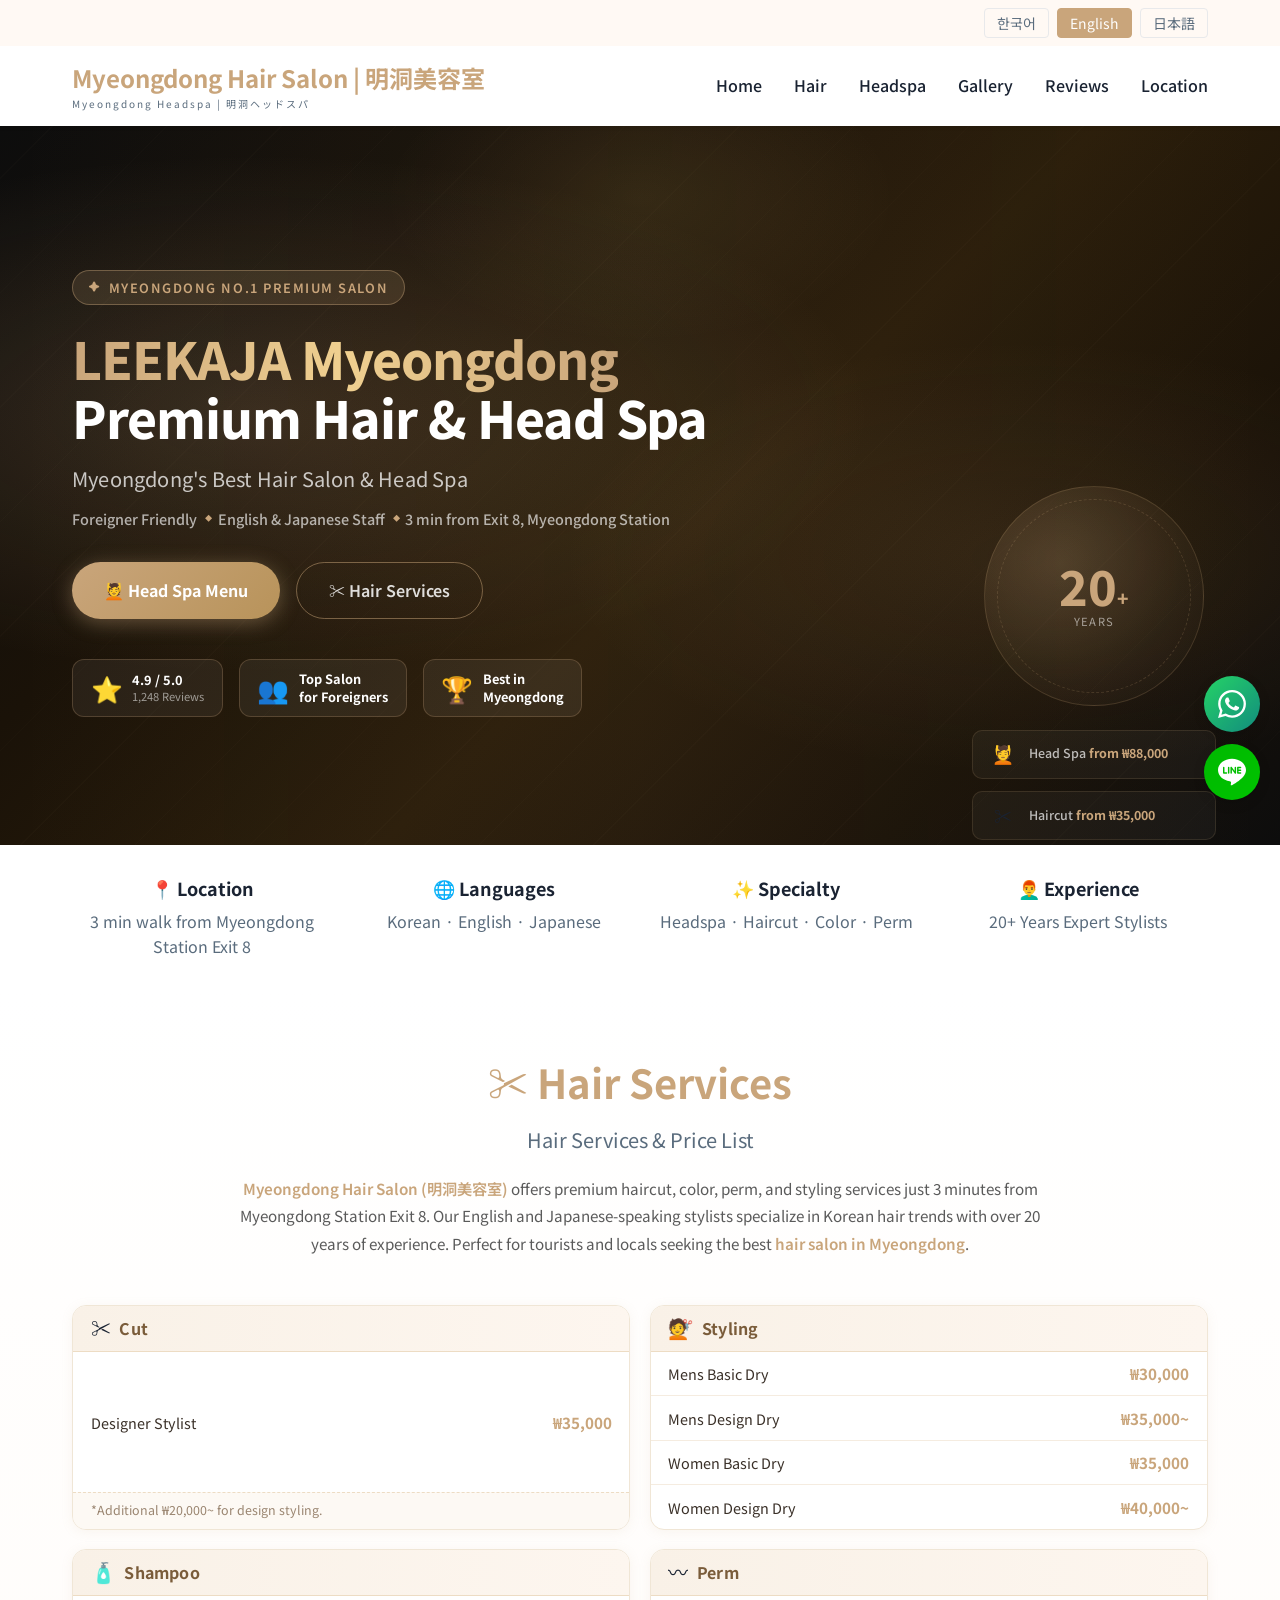
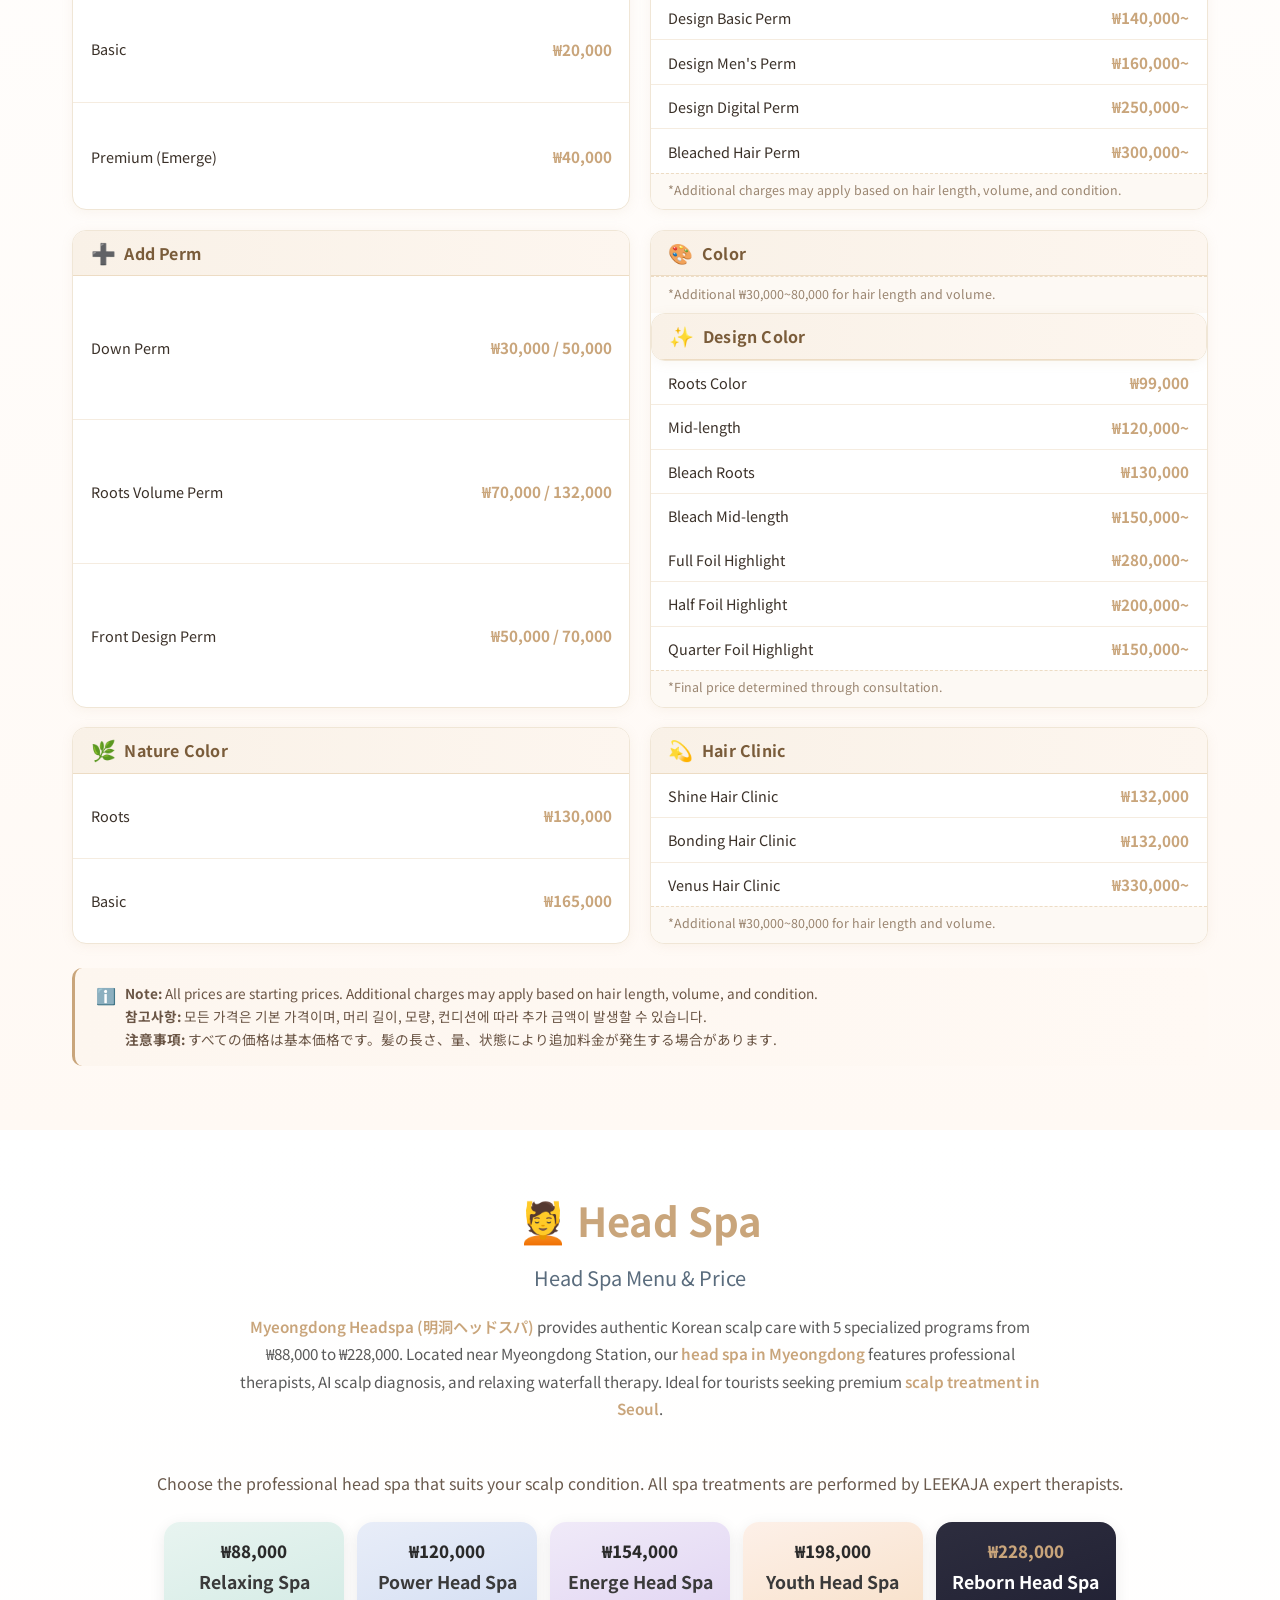
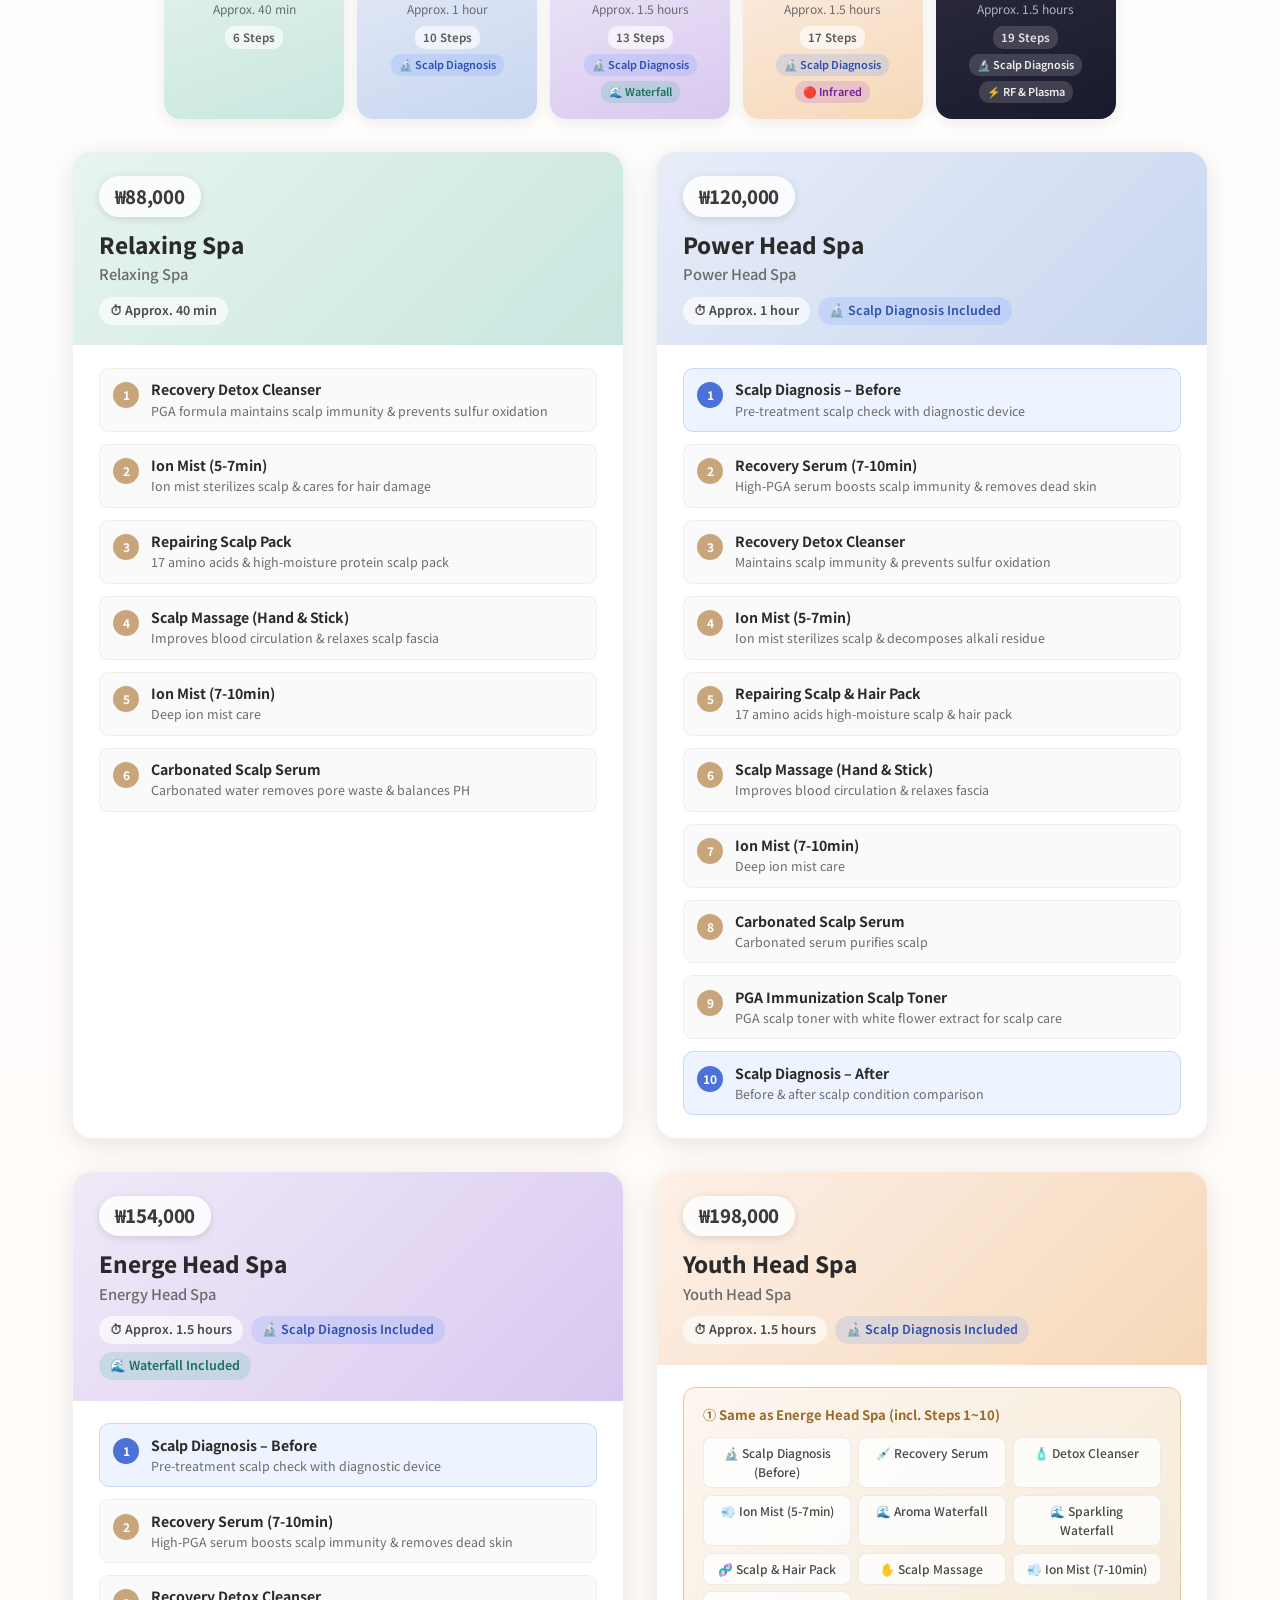
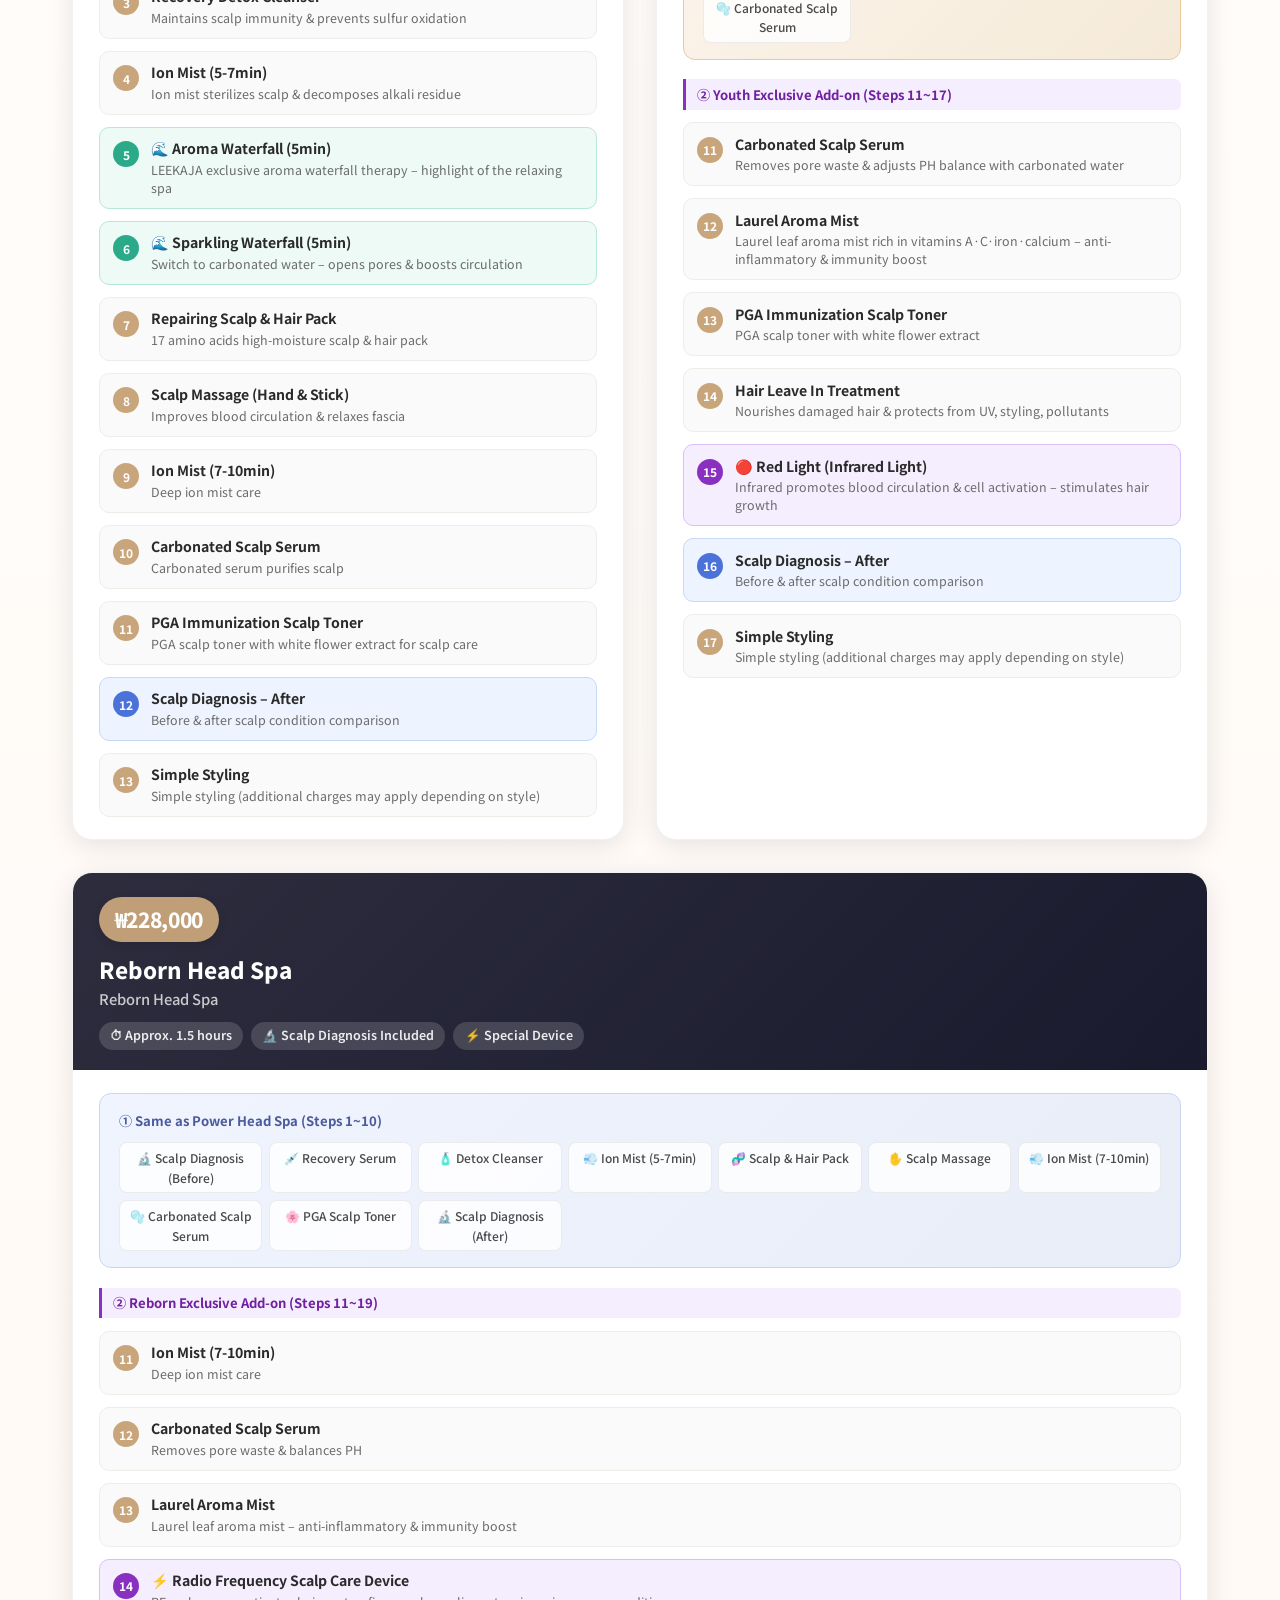
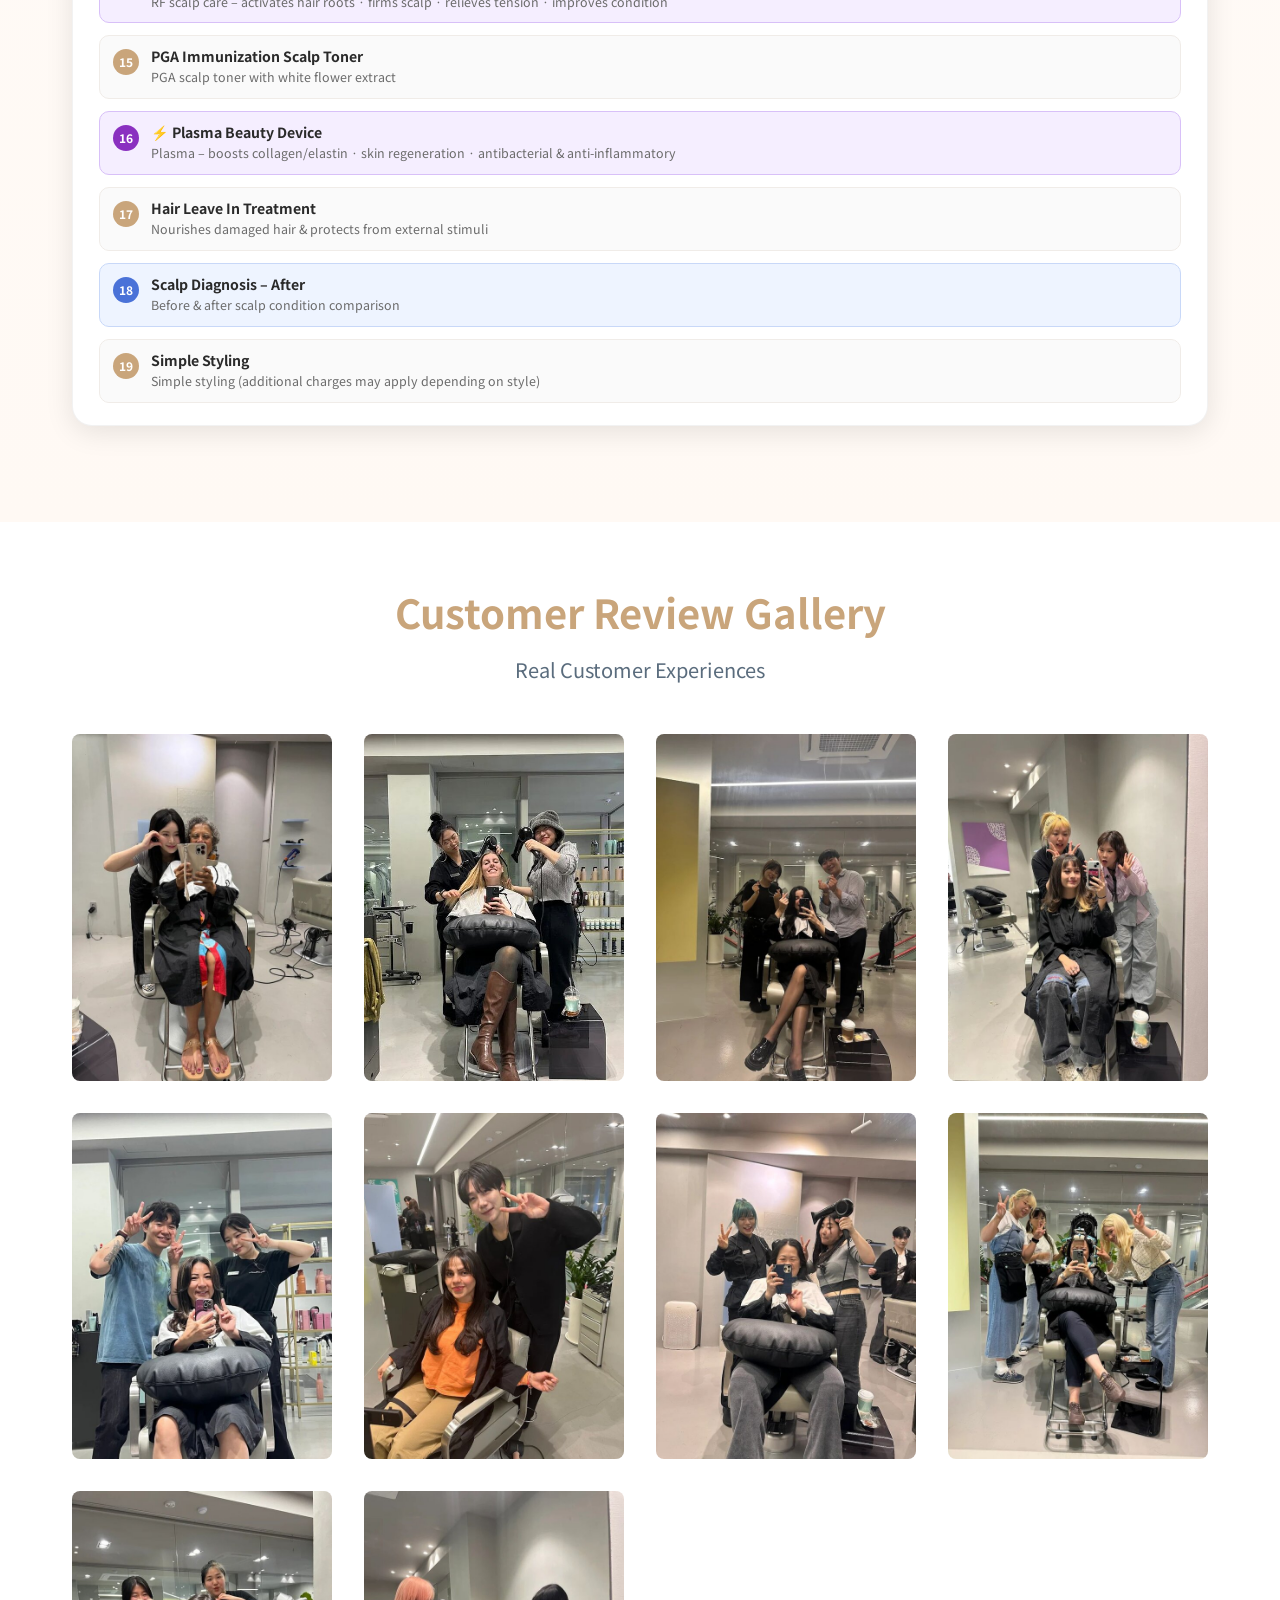
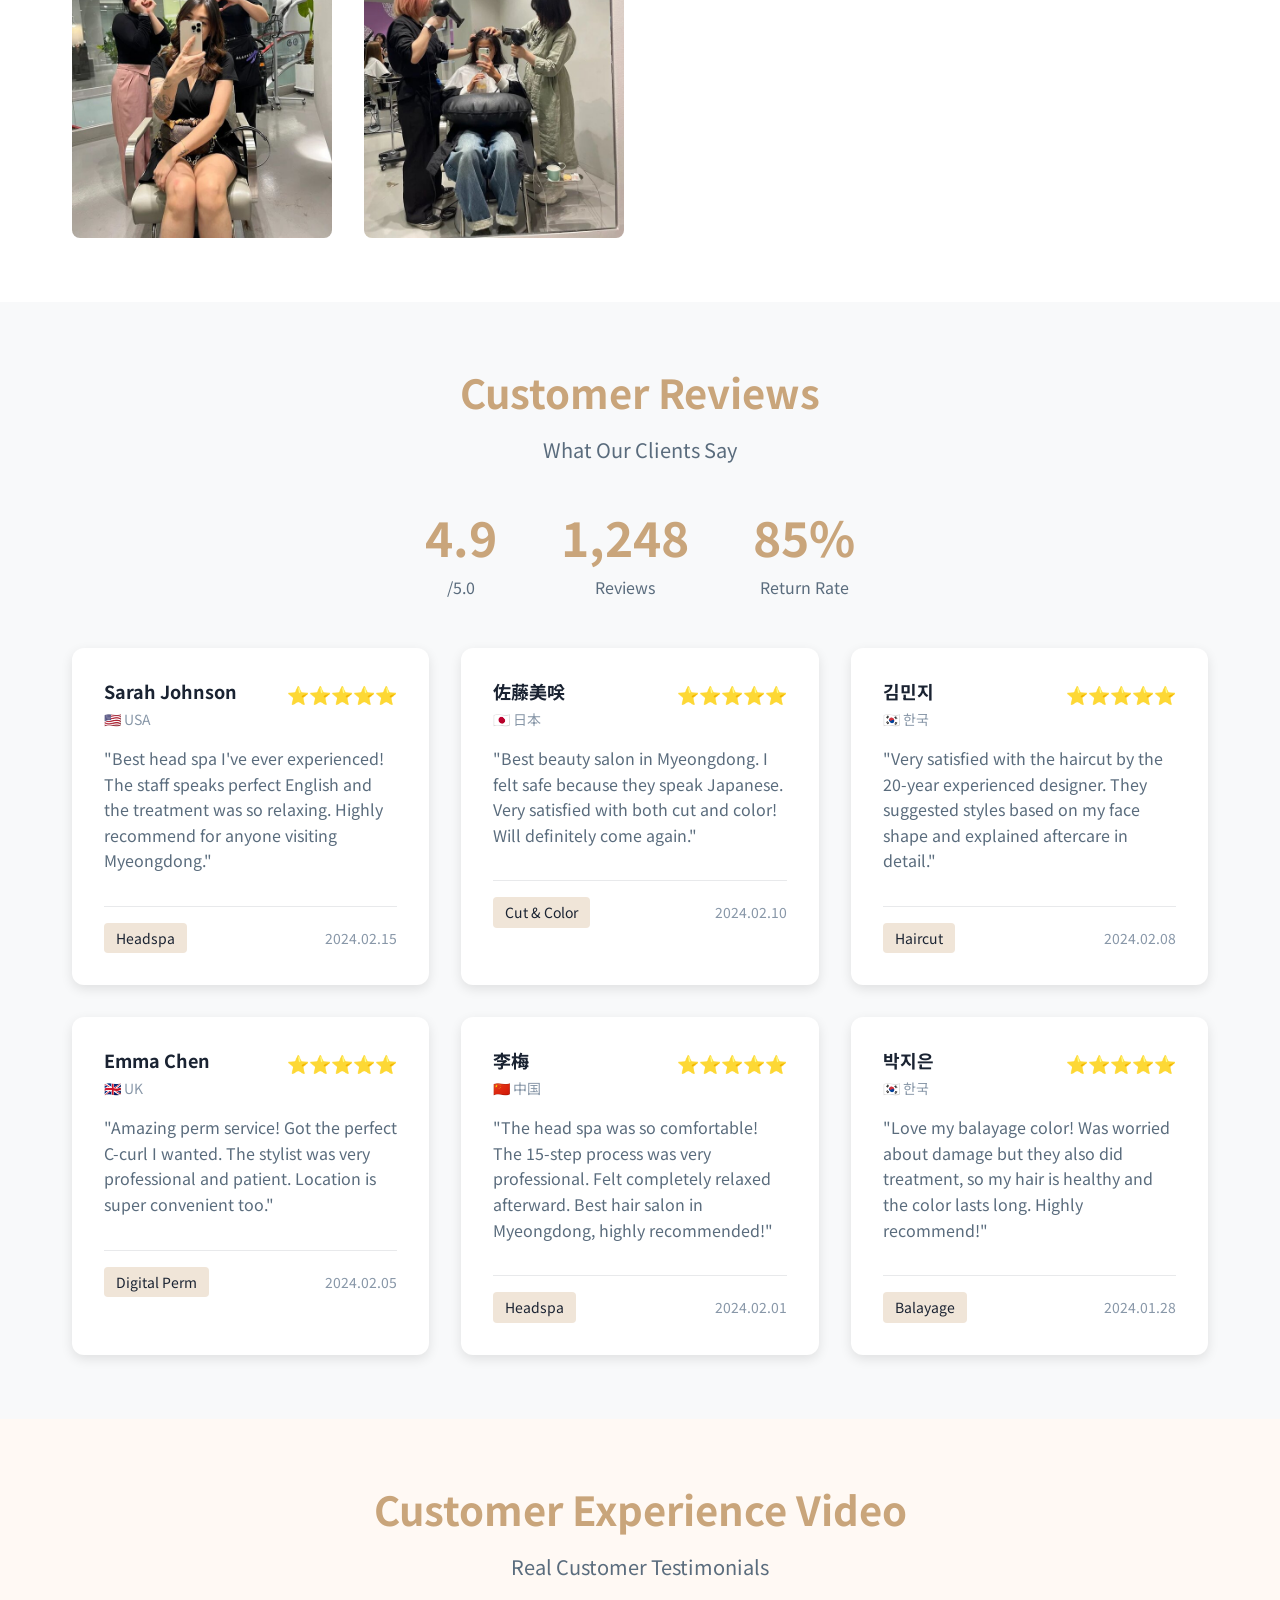
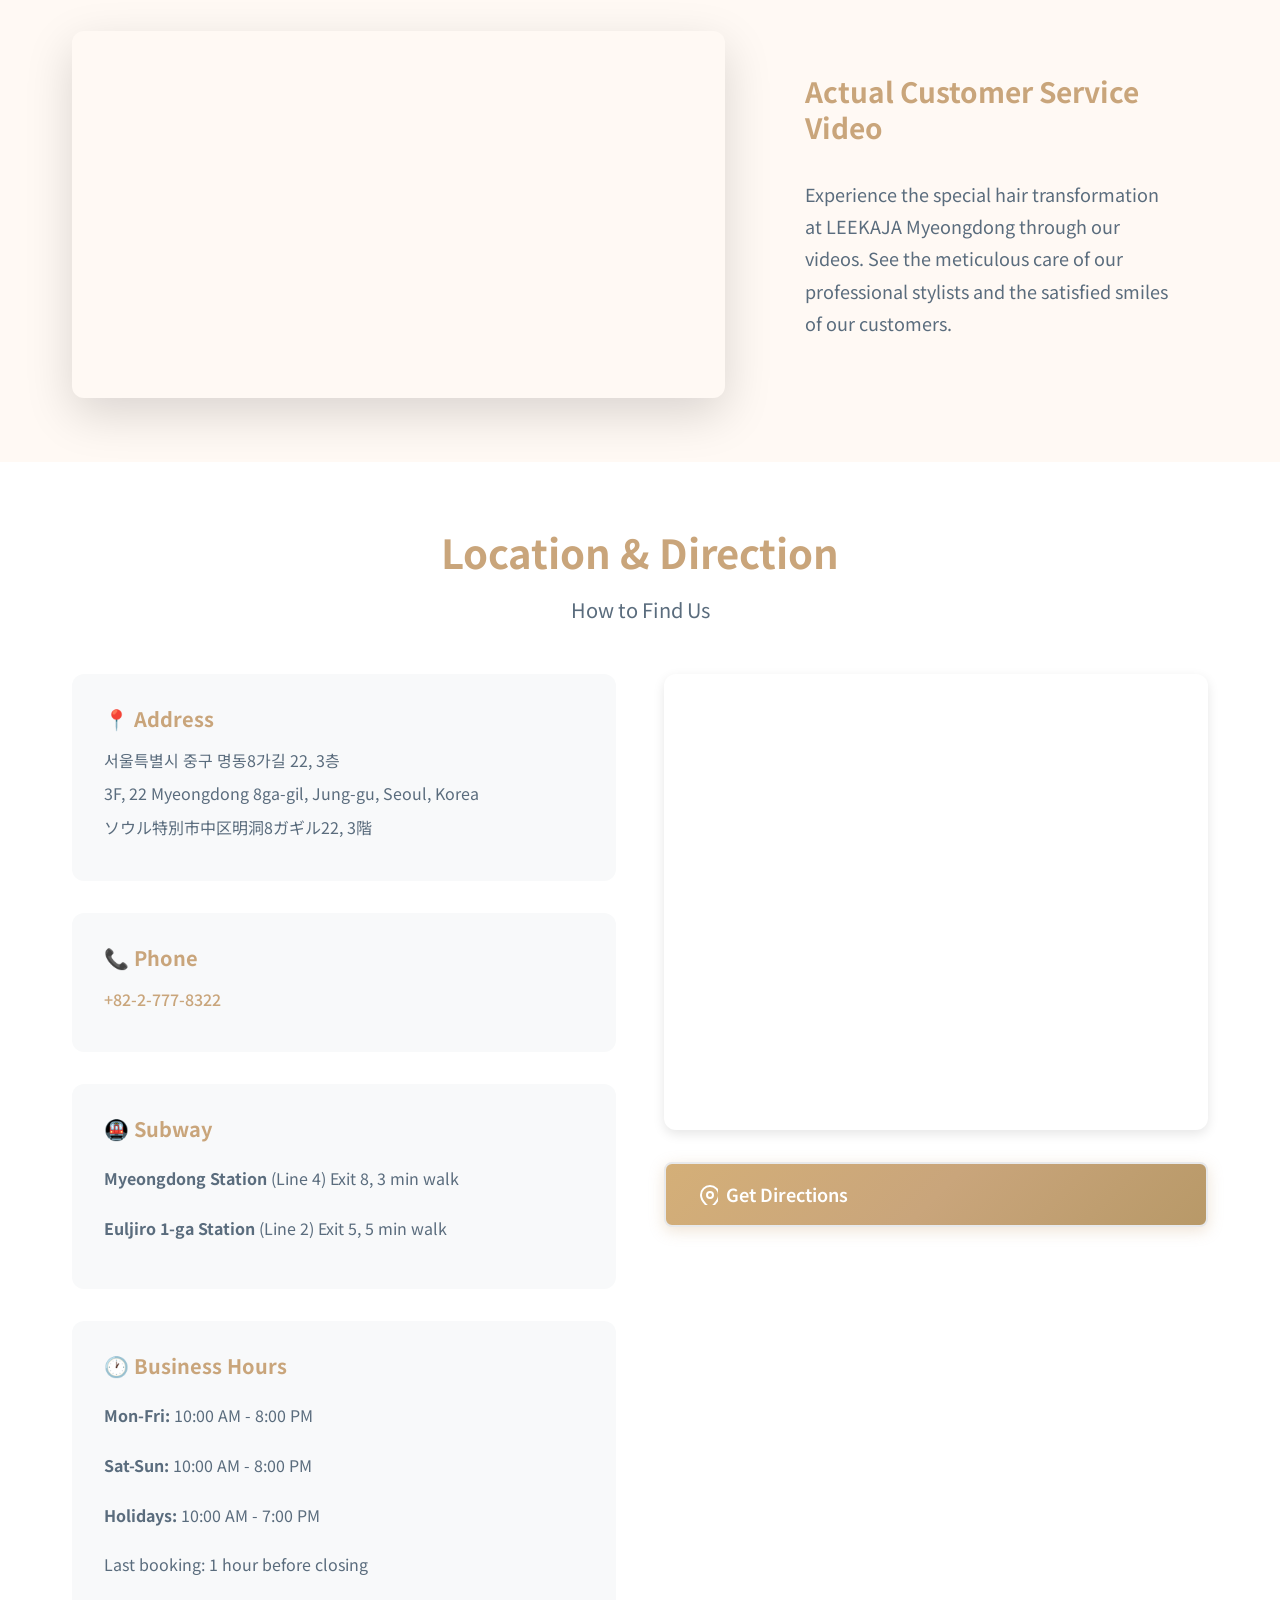
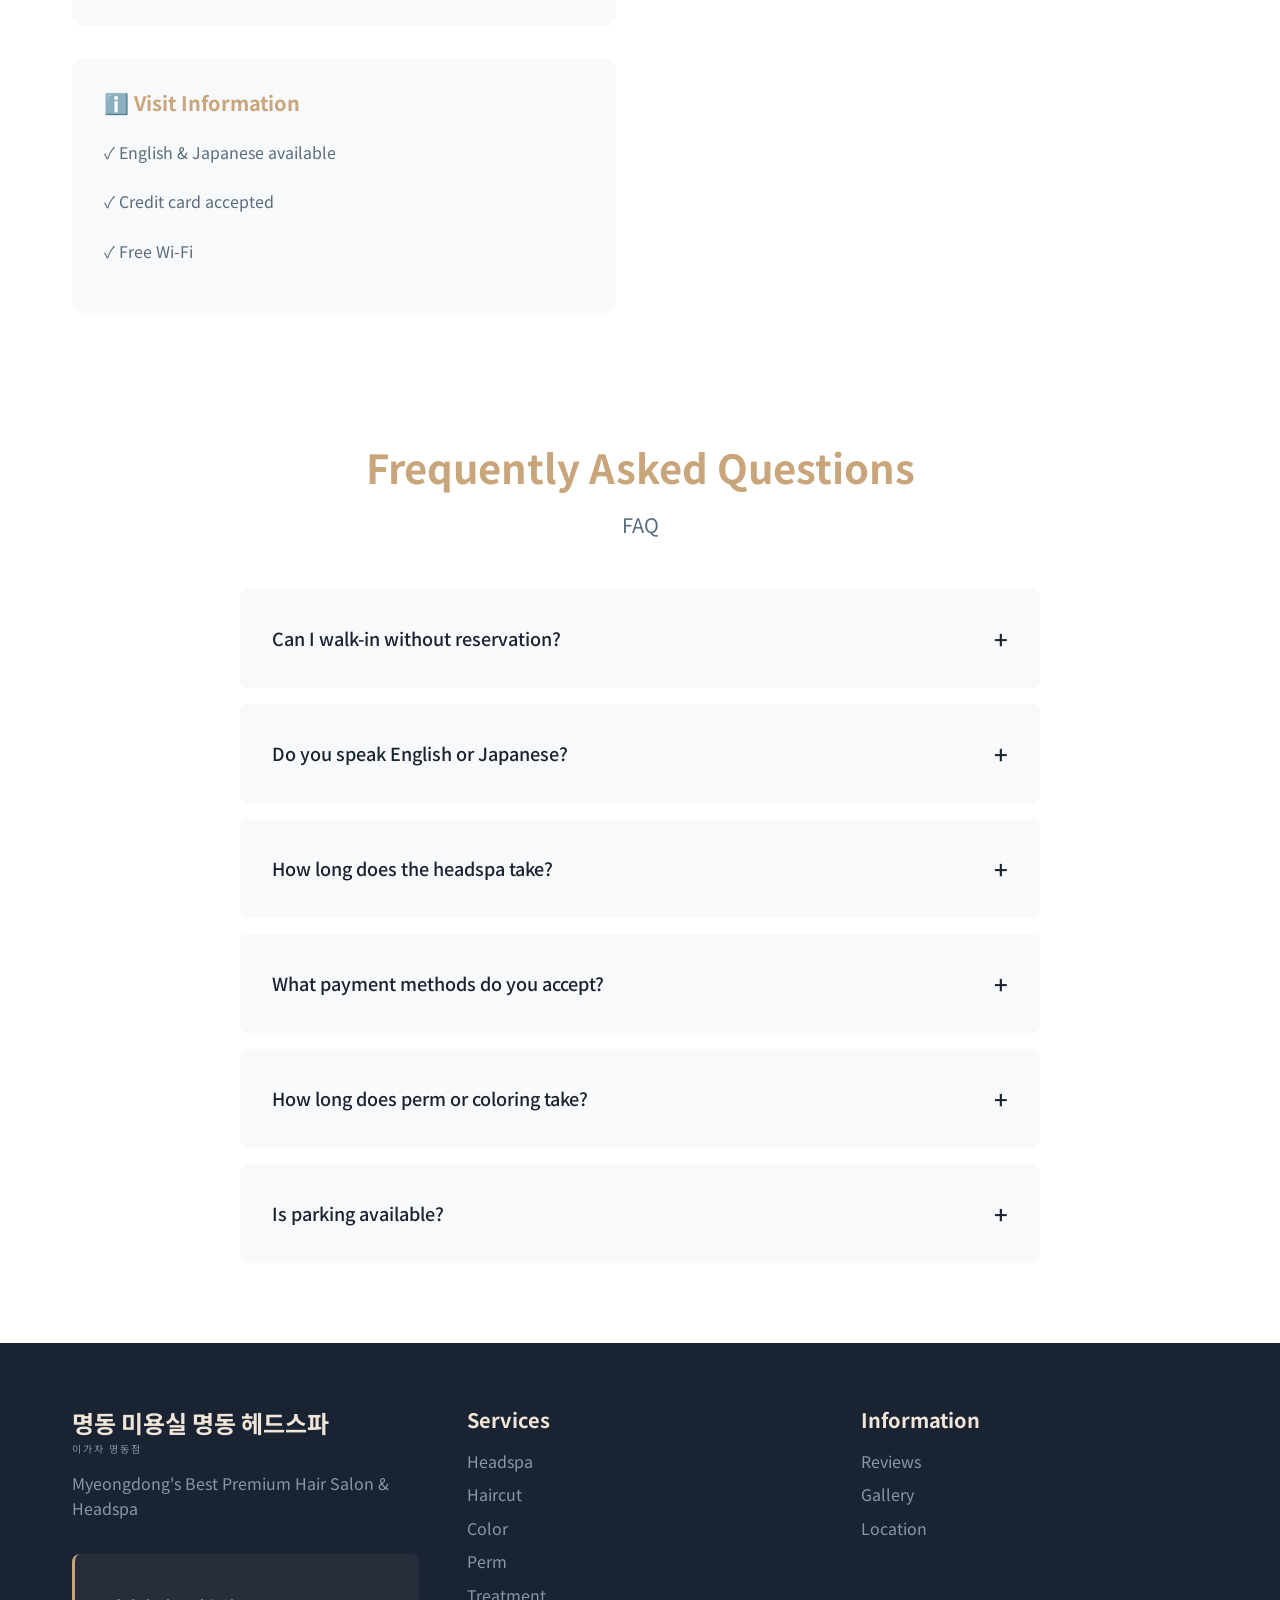
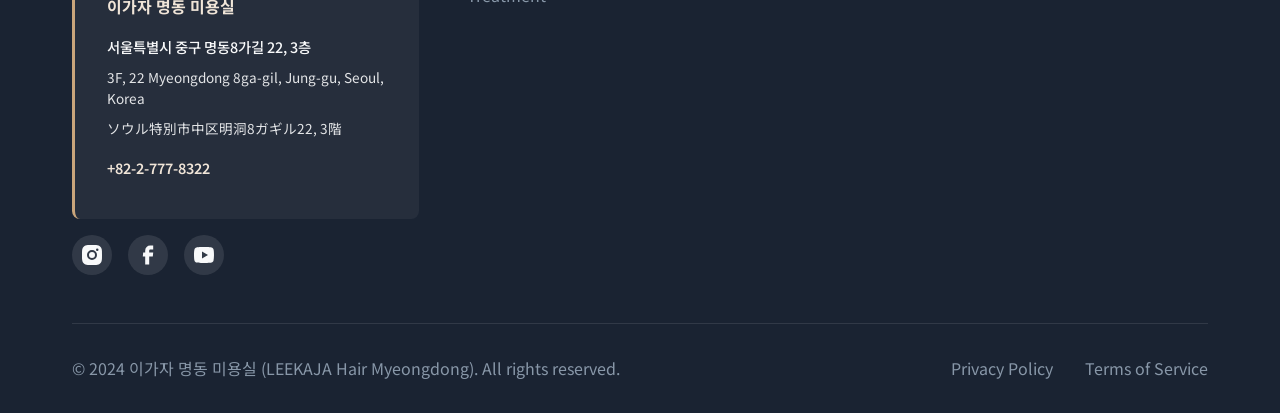
==== commit ae1fde2d: "seo: 4개 메인 키워드 중심 SEO 최적화 - H1: 'Myeongdong Hair Salon | 明洞美容室 + Myeongdong Headspa | 明洞ヘッドスパ'로 변경 -" ====
--- a/index.html
+++ b/index.html
@@ -5,9 +5,9 @@
     <meta name="viewport" content="width=device-width, initial-scale=1.0">
     
     <!-- Primary Meta Tags -->
-    <title>Myeongdong Hair Salon | Myeongdong Headspa | 明洞美容室·ヘッドスパ | 명동 미용실·헤드스파</title>
-    <meta name="title" content="Myeongdong Hair Salon | Myeongdong Headspa | 明洞美容室·ヘッドスパ">
-    <meta name="description" content="Best hair salon near Myeongdong Station Exit 8! 3 minutes walk. English & Japanese speaking staff. Premium headspa, haircut, color, perm. 明洞駅8番出口3分!日本語対応の美容室。ヘッドスパ·カット·カラー専門。명동역 외국인 전용 미용실. Open Mon-Fri 10-20, Sat-Sun 10-20">
+    <title>Myeongdong Hair Salon & Headspa (明洞美容室・ヘッドスパ) - Exit 8, 3min</title>
+    <meta name="title" content="Myeongdong Hair Salon & Headspa | 明洞美容室・ヘッドスパ">
+    <meta name="description" content="Myeongdong Hair Salon (明洞美容室) & Myeongdong Headspa (明洞ヘッドスパ) - Premium hair salon 3min from Exit 8. English/Japanese staff. Haircut ₩35K, Headspa ₩88K~. 20+ years experience. Tourist friendly.">
     <meta name="keywords" content="myeongdong hair salon, myeongdong headspa, 明洞美容室, 明洞ヘッドスパ, 명동 미용실, 명동 헤드스파, hair salon near myeongdong station, myeongdong station exit 8 hair salon, best hair salon in myeongdong, myeongdong hair salon for foreigners, english speaking hair salon myeongdong, japanese hair salon myeongdong, head spa near myeongdong, scalp treatment myeongdong seoul, digital perm myeongdong, hair color salon myeongdong, tourist friendly hair salon seoul, 明洞 美容室 日本語, 明洞駅 ヘアサロン, 明洞 日本語対応 美容室, ソウル 明洞 美容院, 明洞 ヘッドスパ 日本語, 明洞 カット カラー, 明洞駅 8番出口 美容室, 韓国旅行 美容室 おすすめ, ソウル 美容室 日本人, 명동역 미용실, 명동 외국인 미용실"
     <meta name="author" content="LEEKAJA Hair Myeongdong">
     <meta name="robots" content="index, follow, max-image-preview:large, max-snippet:-1, max-video-preview:-1">
@@ -40,16 +40,17 @@
     {
         "@context": "https://schema.org",
         "@type": "HairSalon",
-        "name": "Myeongdong Hair Salon | Myeongdong Headspa | 明洞美容室·明洞ヘッドスパ | 명동 미용실·헤드스파",
+        "name": "Myeongdong Hair Salon | Myeongdong Headspa | 明洞美容室 | 明洞ヘッドスパ",
         "alternateName": [
-            "명동 미용실", "명동미용실", "명동 헤드스파", "명동헤드스파",
-            "명동역 미용실", "명동역 헤드스파", "이가자 명동", "이가자 명동점",
-            "Myeongdong Hair Salon", "Myeongdong Headspa", 
-            "LEEKAJA Myeongdong", "LEEKAJA Hair Salon",
-            "明洞美容室", "明洞ヘッドスパ", "明洞駅美容室", "明洞駅ヘッドスパ",
-            "LEEKAJAヘアー明洞店", "イガジャ明洞店"
+            "Myeongdong Hair Salon", "Myeongdong Headspa",
+            "明洞美容室", "明洞ヘッドスパ",
+            "명동 미용실", "명동 헤드스파",
+            "Best Hair Salon in Myeongdong", "Premium Headspa Myeongdong",
+            "Myeongdong Station Hair Salon", "Hair Salon Near Myeongdong",
+            "明洞駅美容室", "明洞駅ヘッドスパ",
+            "LEEKAJA Myeongdong", "이가자 명동"
         ],
-        "description": "명동역 3분! 명동 최고의 미용실 & 헤드스파 전문점. 헤어컷, 염색, 펌, 두피관리, 스칼프 마사지 전문. Myeongdong's best hair salon & premium headspa near station. Professional haircut, color, perm, scalp treatment. 明洞駅徒歩3分!明洞最高の美容室&ヘッドスパ専門店。カット·カラー·パーマ·頭皮ケア·スカルプマッサージ",
+        "description": "Myeongdong Hair Salon (明洞美容室) and Myeongdong Headspa (明洞ヘッドスパ) - Premium hair salon 3 minutes from Myeongdong Station Exit 8. English & Japanese speaking staff. Professional haircut, color, perm, scalp treatment. 20+ years experience. Tourist friendly.",
         "image": [
             "https://www.myeongdonghairsalon.co.kr/images/gallery/review-1.jpg",
             "https://www.myeongdonghairsalon.co.kr/images/gallery/review-2.jpg",
@@ -422,7 +423,7 @@
             <div class="container">
                 <div class="nav-content">
                     <a href="/" class="logo">
-                        <h1>이가자 명동<span class="logo-subtitle">LEEKAJA MYEONGDONG</span></h1>
+                        <h1>Myeongdong Hair Salon | 明洞美容室<span class="logo-subtitle">Myeongdong Headspa | 明洞ヘッドスパ</span></h1>
                     </a>
                     
                     <button class="mobile-menu-toggle" aria-label="Toggle menu">
@@ -538,8 +539,11 @@
     <section class="services-price" id="hair">
         <div class="container">
             <div class="section-header">
-                <h2 class="section-title" data-i18n="hair-title">✂️ 헤어 서비스</h2>
-                <p class="section-subtitle" data-i18n="hair-subtitle">Hair Services & Price List</p>
+                <h2 class="section-title" data-i18n="hair-title">✂️ Myeongdong Hair Salon | 明洞美容室</h2>
+                <p class="section-subtitle" data-i18n="hair-subtitle">Professional Hair Services Near Myeongdong Station</p>
+                <p class="seo-intro-text">
+                    <strong>Myeongdong Hair Salon (明洞美容室)</strong> offers premium haircut, color, perm, and styling services just 3 minutes from Myeongdong Station Exit 8. Our English and Japanese-speaking stylists specialize in Korean hair trends with over 20 years of experience. Perfect for tourists and locals seeking the best <strong>hair salon in Myeongdong</strong>.
+                </p>
             </div>
 
             <!-- Hair Price Table -->
@@ -775,8 +779,11 @@
     <section class="services-price headspa-section" id="headspa">
         <div class="container">
             <div class="section-header">
-                <h2 class="section-title" data-i18n="headspa-section-title">💆 헤드스파</h2>
-                <p class="section-subtitle" data-i18n="headspa-section-subtitle">Head Spa Menu & Price</p>
+                <h2 class="section-title" data-i18n="headspa-section-title">💆 Myeongdong Headspa | 明洞ヘッドスパ</h2>
+                <p class="section-subtitle" data-i18n="headspa-section-subtitle">Premium Scalp Treatment & Head Spa in Myeongdong</p>
+                <p class="seo-intro-text">
+                    <strong>Myeongdong Headspa (明洞ヘッドスパ)</strong> provides authentic Korean scalp care with 5 specialized programs from ₩88,000 to ₩228,000. Located near Myeongdong Station, our <strong>head spa in Myeongdong</strong> features professional therapists, AI scalp diagnosis, and relaxing waterfall therapy. Ideal for tourists seeking premium <strong>scalp treatment in Seoul</strong>.
+                </p>
             </div>
             <div>
                 
@@ -1295,52 +1302,52 @@
                 <!-- Review Images -->
                 <div class="gallery-item">
                     <div class="gallery-image-wrapper">
-                        <img src="/images/gallery/review-1.jpg" alt="Best hair salon near Myeongdong Station - Premium headspa customer review | 明洞駅近くヘアサロン | 명동 미용실 헤드스파 고객 리뷰 LEEKAJA" loading="lazy" width="800" height="800">
+                        <img src="/images/gallery/review-1.jpg" alt="Myeongdong Headspa Review | 明洞ヘッドスパ" loading="lazy" width="800" height="800">
                     </div>
                 </div>
                 <div class="gallery-item">
                     <div class="gallery-image-wrapper">
-                        <img src="/images/gallery/review-2.jpg" alt="Myeongdong hair salon for foreigners - English speaking staff | 明洞美容室日本語対応 | 명동 외국인 미용실 이가자" loading="lazy" width="800" height="800">
+                        <img src="/images/gallery/review-2.jpg" alt="Myeongdong Hair Salon | 明洞美容室" loading="lazy" width="800" height="800">
                     </div>
                 </div>
                 <div class="gallery-item">
                     <div class="gallery-image-wrapper">
-                        <img src="/images/gallery/review-3.jpg" alt="Hair salon Myeongdong station exit 8 - Customer satisfaction photo | 明洞駅8番出口美容室 | 명동역 헤어샵 LEEKAJA" loading="lazy" width="800" height="800">
+                        <img src="/images/gallery/review-3.jpg" alt="Myeongdong Hair Salon Exit 8 | 明洞美容室" loading="lazy" width="800" height="800">
                     </div>
                 </div>
                 <div class="gallery-item">
                     <div class="gallery-image-wrapper">
-                        <img src="/images/gallery/review-4.jpg" alt="Tourist friendly hair salon Seoul Myeongdong - Hair styling review | 観光客向け明洞美容室 | 명동 미용실 헤어 스타일링" loading="lazy" width="800" height="800">
+                        <img src="/images/gallery/review-4.jpg" alt="Hair Salon Myeongdong Station | 明洞美容室" loading="lazy" width="800" height="800">
                     </div>
                 </div>
                 <div class="gallery-item">
                     <div class="gallery-image-wrapper">
-                        <img src="/images/gallery/review-5.jpg" alt="Head spa near Myeongdong - Group customer review | 明洞ヘッドスパグループ客 | 명동 헤드스파 단체 고객" loading="lazy" width="800" height="800">
+                        <img src="/images/gallery/review-5.jpg" alt="Myeongdong Headspa Service | 明洞ヘッドスパ" loading="lazy" width="800" height="800">
                     </div>
                 </div>
                 <div class="gallery-item">
                     <div class="gallery-image-wrapper">
-                        <img src="/images/gallery/review-6.jpg" alt="Haircut service Myeongdong salon - High customer satisfaction | 明洞カットサービス満足度 | 명동 미용실 헤어컷 만족도" loading="lazy" width="800" height="800">
+                        <img src="/images/gallery/review-6.jpg" alt="Myeongdong Hair Salon Haircut | 明洞美容室" loading="lazy" width="800" height="800">
                     </div>
                 </div>
                 <div class="gallery-item">
                     <div class="gallery-image-wrapper">
-                        <img src="/images/gallery/review-7.jpg" alt="Hair color and perm Myeongdong - Digital perm review | 明洞カラーパーマ専門 | 명동 염색 펌 시술 리뷰" loading="lazy" width="800" height="800">
+                        <img src="/images/gallery/review-7.jpg" alt="Myeongdong Hair Salon Color Perm | 明洞美容室" loading="lazy" width="800" height="800">
                     </div>
                 </div>
                 <div class="gallery-item">
                     <div class="gallery-image-wrapper">
-                        <img src="/images/gallery/review-8.jpg" alt="Scalp treatment specialist near Myeongdong Station | 明洞駅頭皮ケア専門店 | 명동역 헤드스파 전문점" loading="lazy" width="800" height="800">
+                        <img src="/images/gallery/review-8.jpg" alt="Myeongdong Headspa Treatment | 明洞ヘッドスパ" loading="lazy" width="800" height="800">
                     </div>
                 </div>
                 <div class="gallery-item">
                     <div class="gallery-image-wrapper">
-                        <img src="/images/gallery/review-9.jpg" alt="LEEKAJA Myeongdong scalp care head spa review | イガジャ明洞店頭皮ケア | 이가자 명동 두피관리 후기" loading="lazy" width="800" height="800">
+                        <img src="/images/gallery/review-9.jpg" alt="Myeongdong Headspa Scalp Care | 明洞ヘッドスパ" loading="lazy" width="800" height="800">
                     </div>
                 </div>
                 <div class="gallery-item">
                     <div class="gallery-image-wrapper">
-                        <img src="/images/gallery/review-10.jpg" alt="Best rated hair salon in Myeongdong Seoul - Hair styling | 明洞最高評価美容室スタイリング | 명동 최고 미용실 스타일링" loading="lazy" width="800" height="800">
+                        <img src="/images/gallery/review-10.jpg" alt="Best Myeongdong Hair Salon | 明洞美容室" loading="lazy" width="800" height="800">
                     </div>
                 </div>
             </div>
@@ -1578,6 +1585,16 @@
             </div>
 
             <div class="faq-list">
+                <div class="faq-item">
+                    <button class="faq-question">
+                        <span data-i18n="faq-q1">Where is Myeongdong Hair Salon located? (明洞美容室の場所は？)</span>
+                        <span class="faq-icon">+</span>
+                    </button>
+                    <div class="faq-answer">
+                        <p data-i18n="faq-a1">Myeongdong Hair Salon (明洞美容室) is located just 3 minutes walk from Myeongdong Station Exit 8. Address: 3F, 22 Myeongdong 8ga-gil, Jung-gu, Seoul. Our Myeongdong Headspa (明洞ヘッドスパ) services are available at the same location.</p>
+                    </div>
+                </div>
+
                 <div class="faq-item">
                     <button class="faq-question">
                         <span data-i18n="faq-q2">영어나 일본어로 소통 가능한가요?</span>
--- a/styles.css
+++ b/styles.css
@@ -839,6 +839,21 @@
     font-weight: 400;
 }
 
+/* SEO Intro Text */
+.seo-intro-text {
+    max-width: 800px;
+    margin: 1.2rem auto 0;
+    font-size: 0.95rem;
+    line-height: 1.8;
+    color: #5a5a5a;
+    text-align: center;
+}
+
+.seo-intro-text strong {
+    color: var(--primary-color);
+    font-weight: 600;
+}
+
 /* Services Section */
 .services {
     background-color: var(--bg-light);
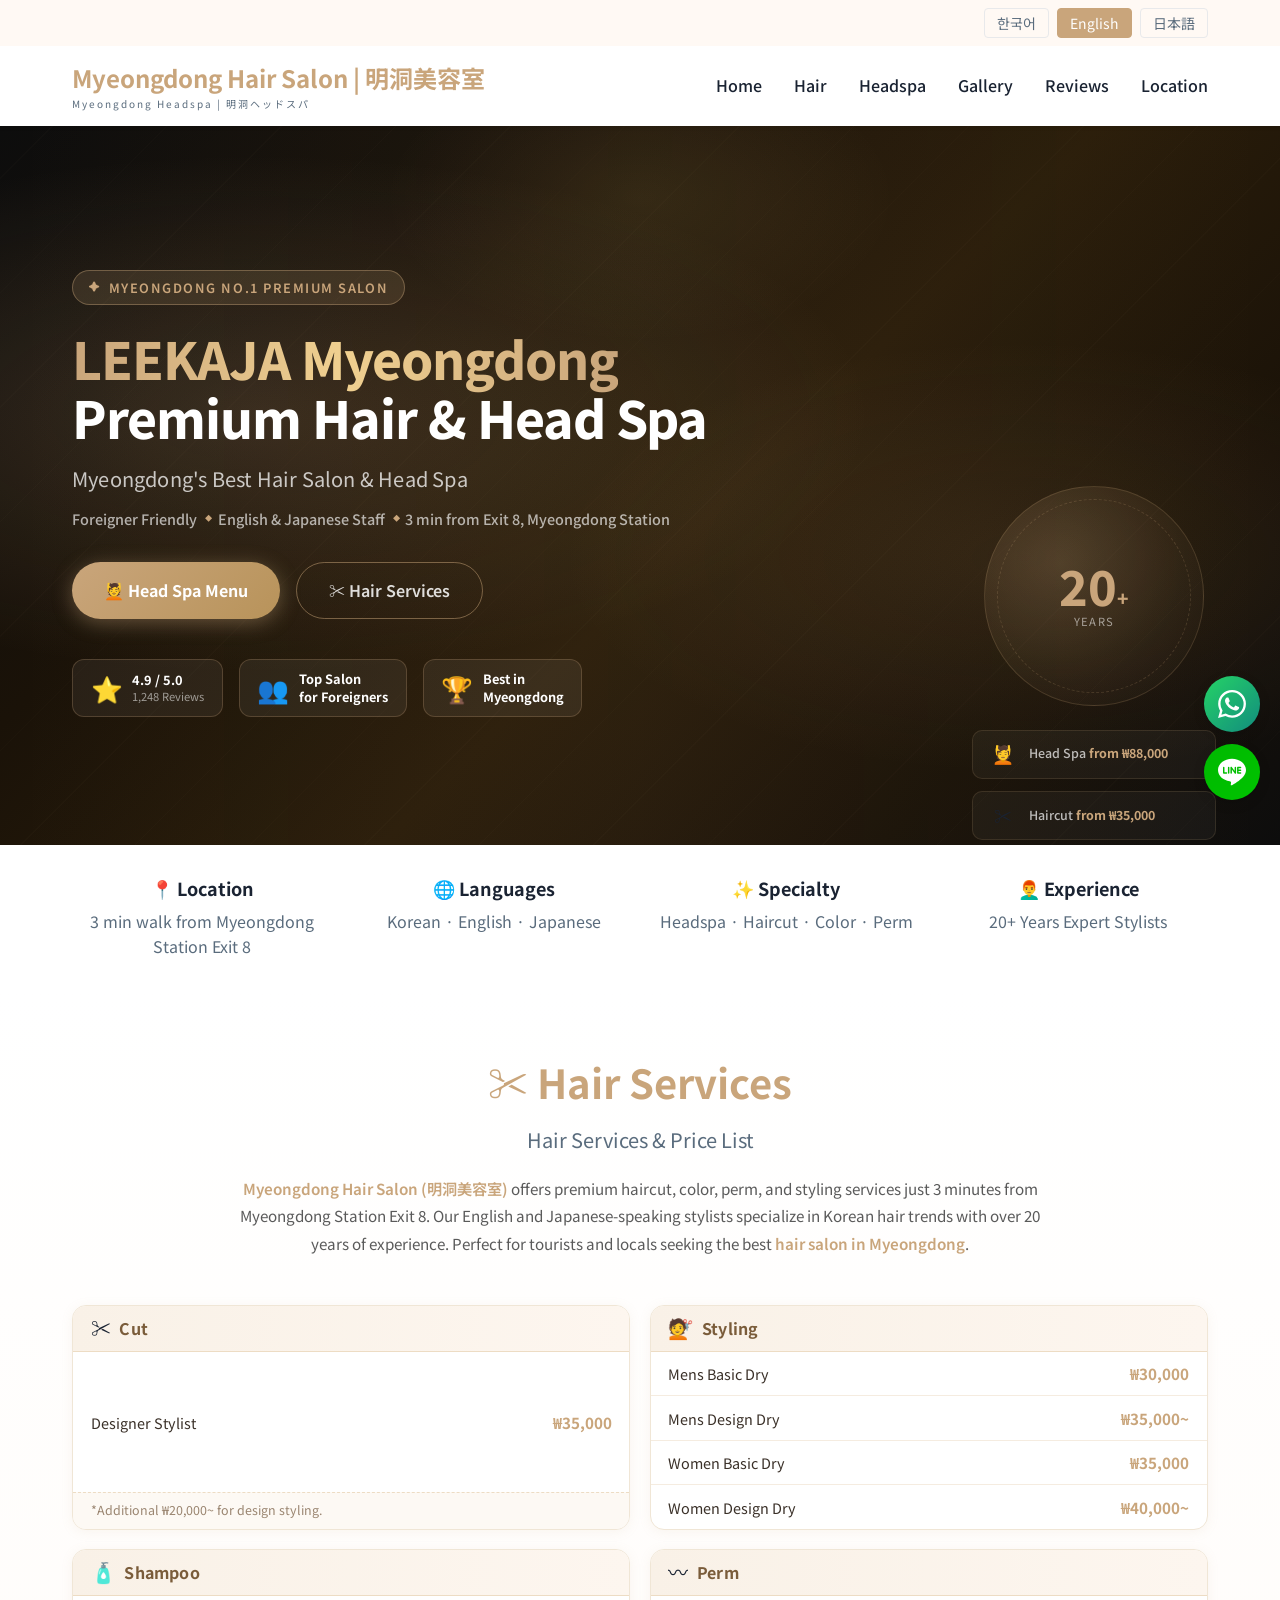
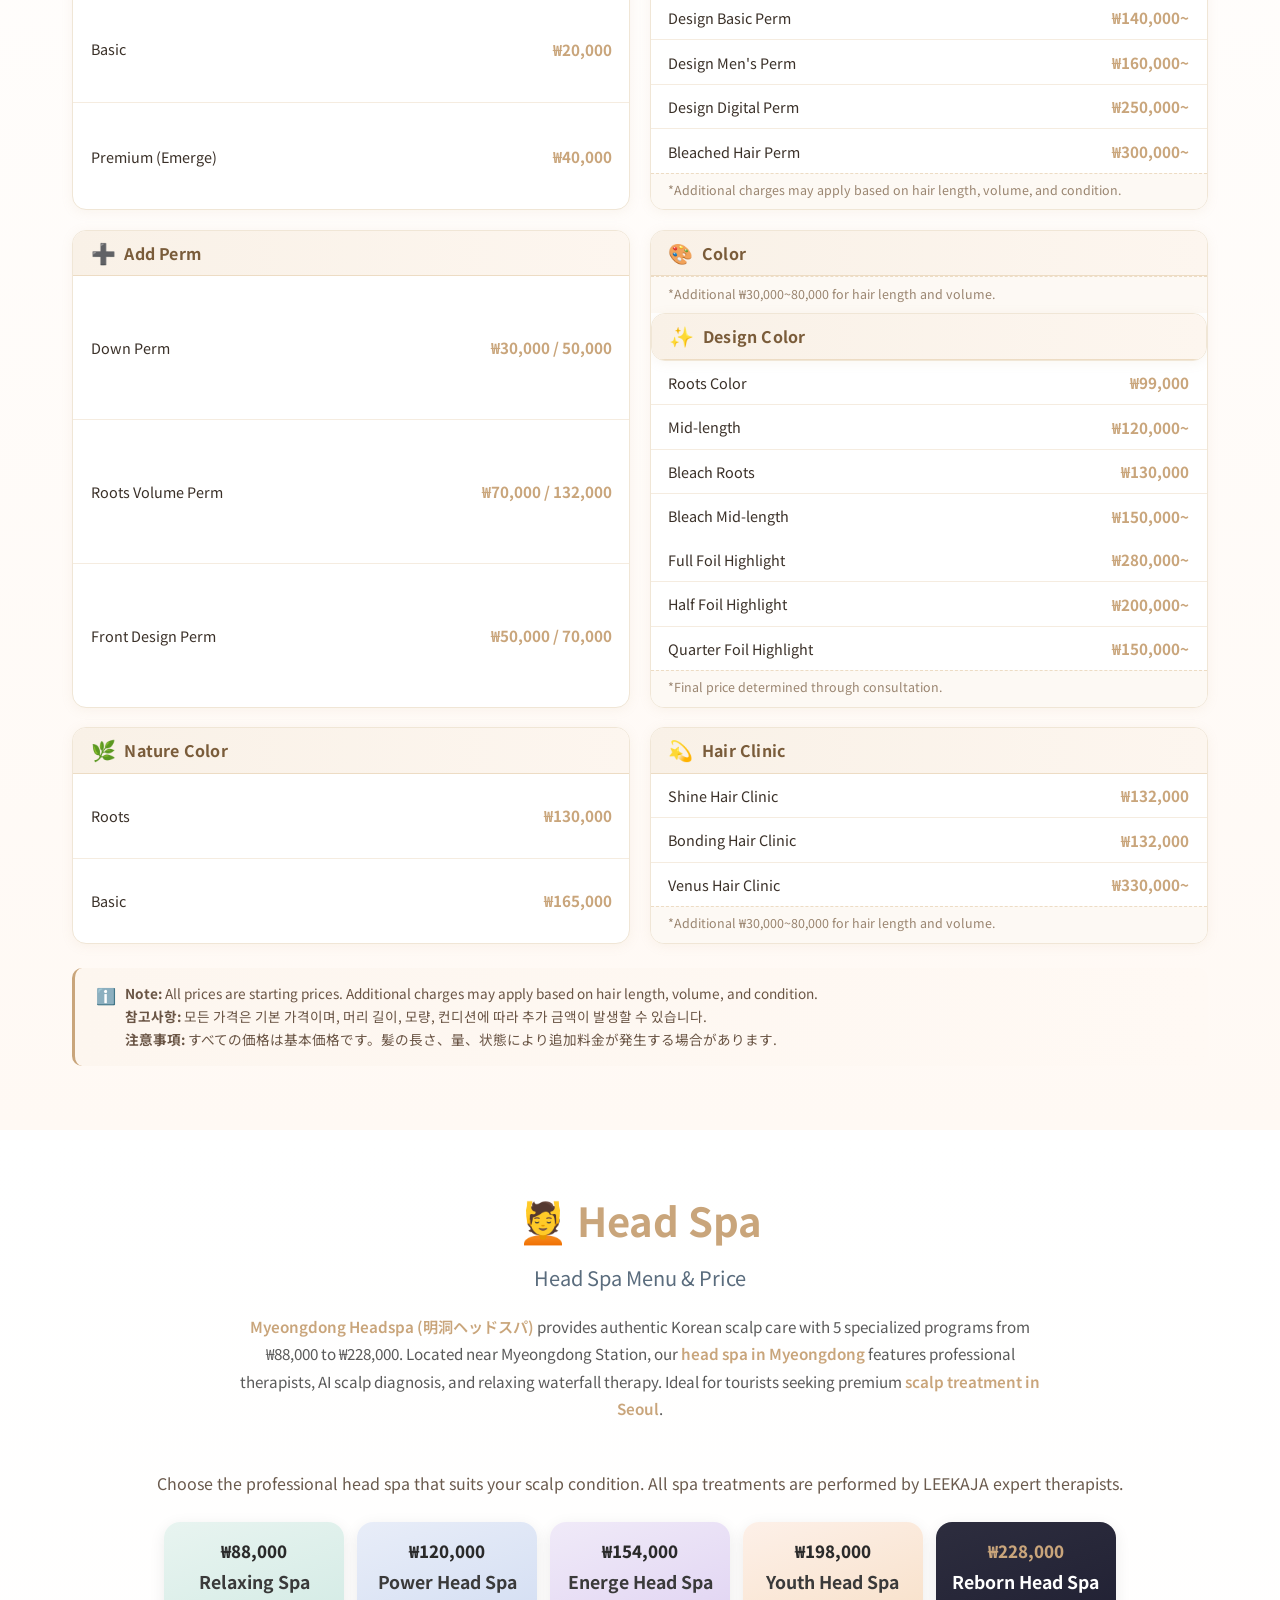
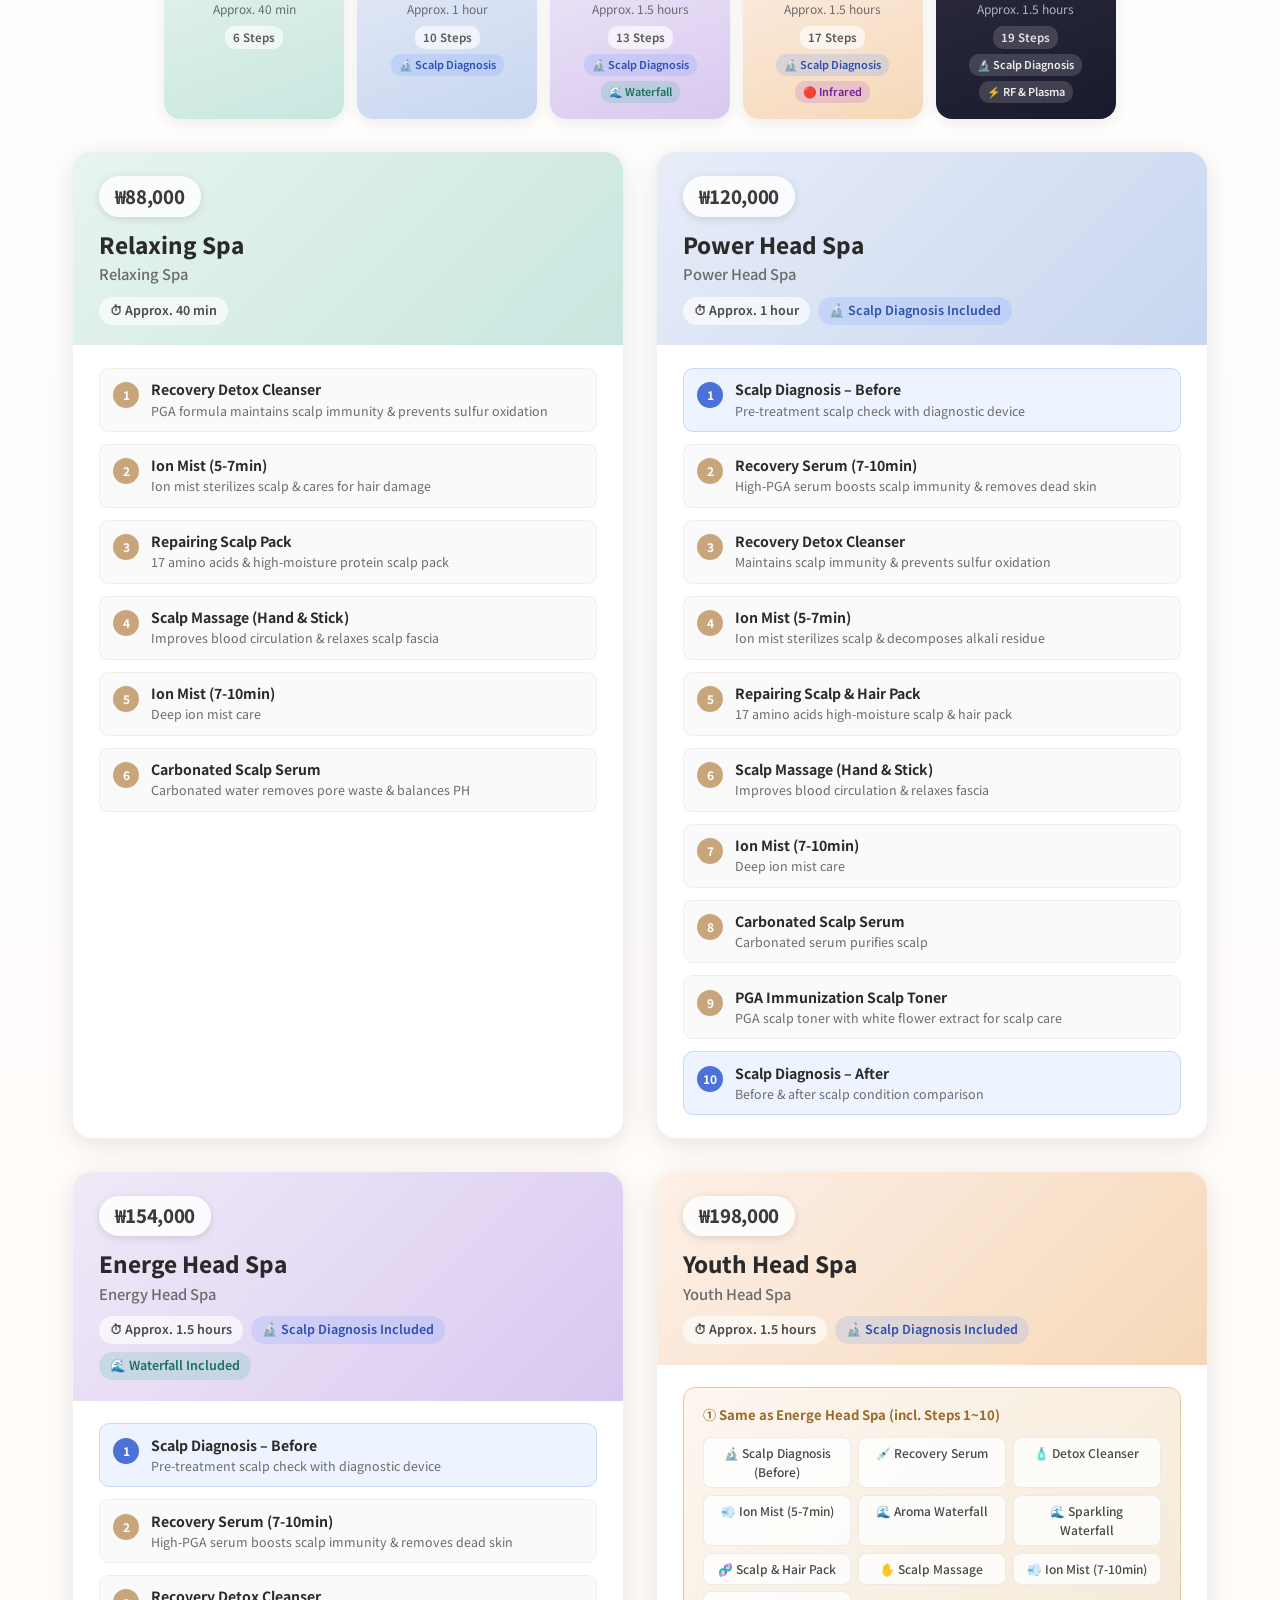
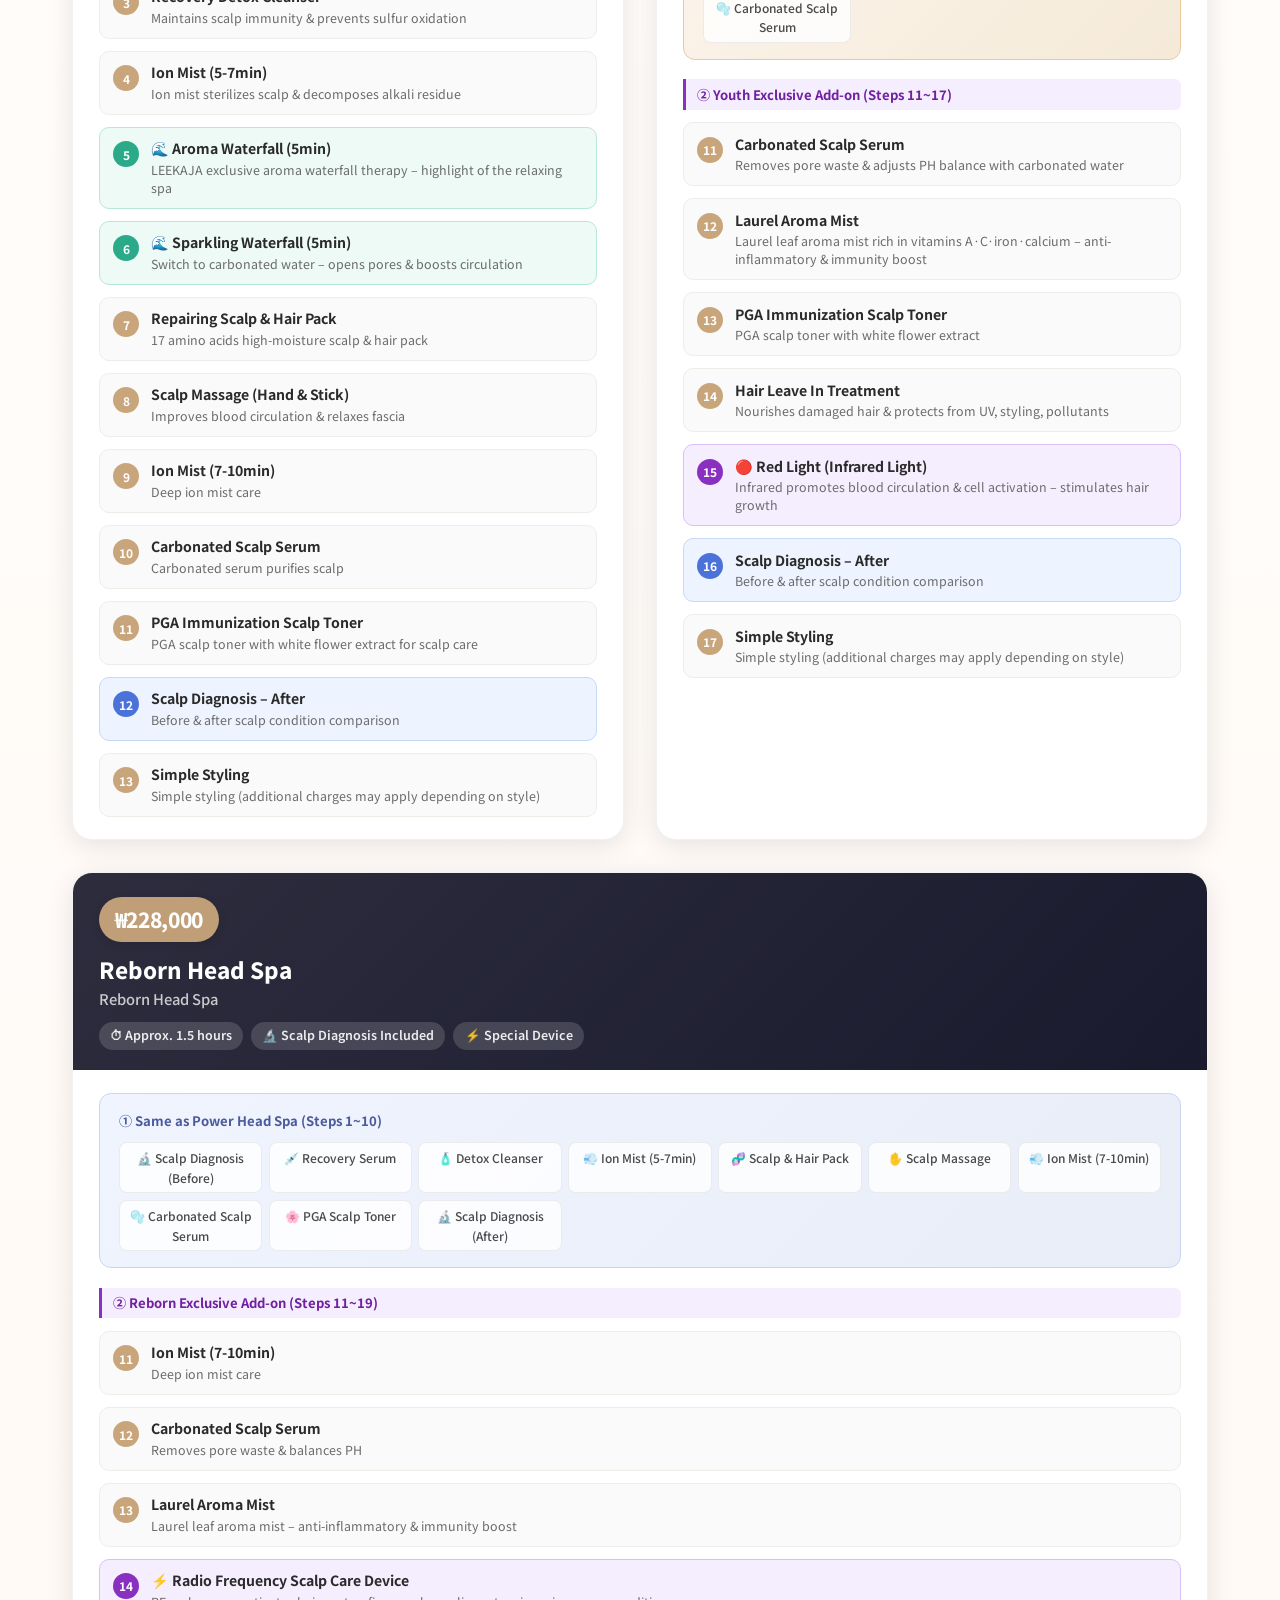
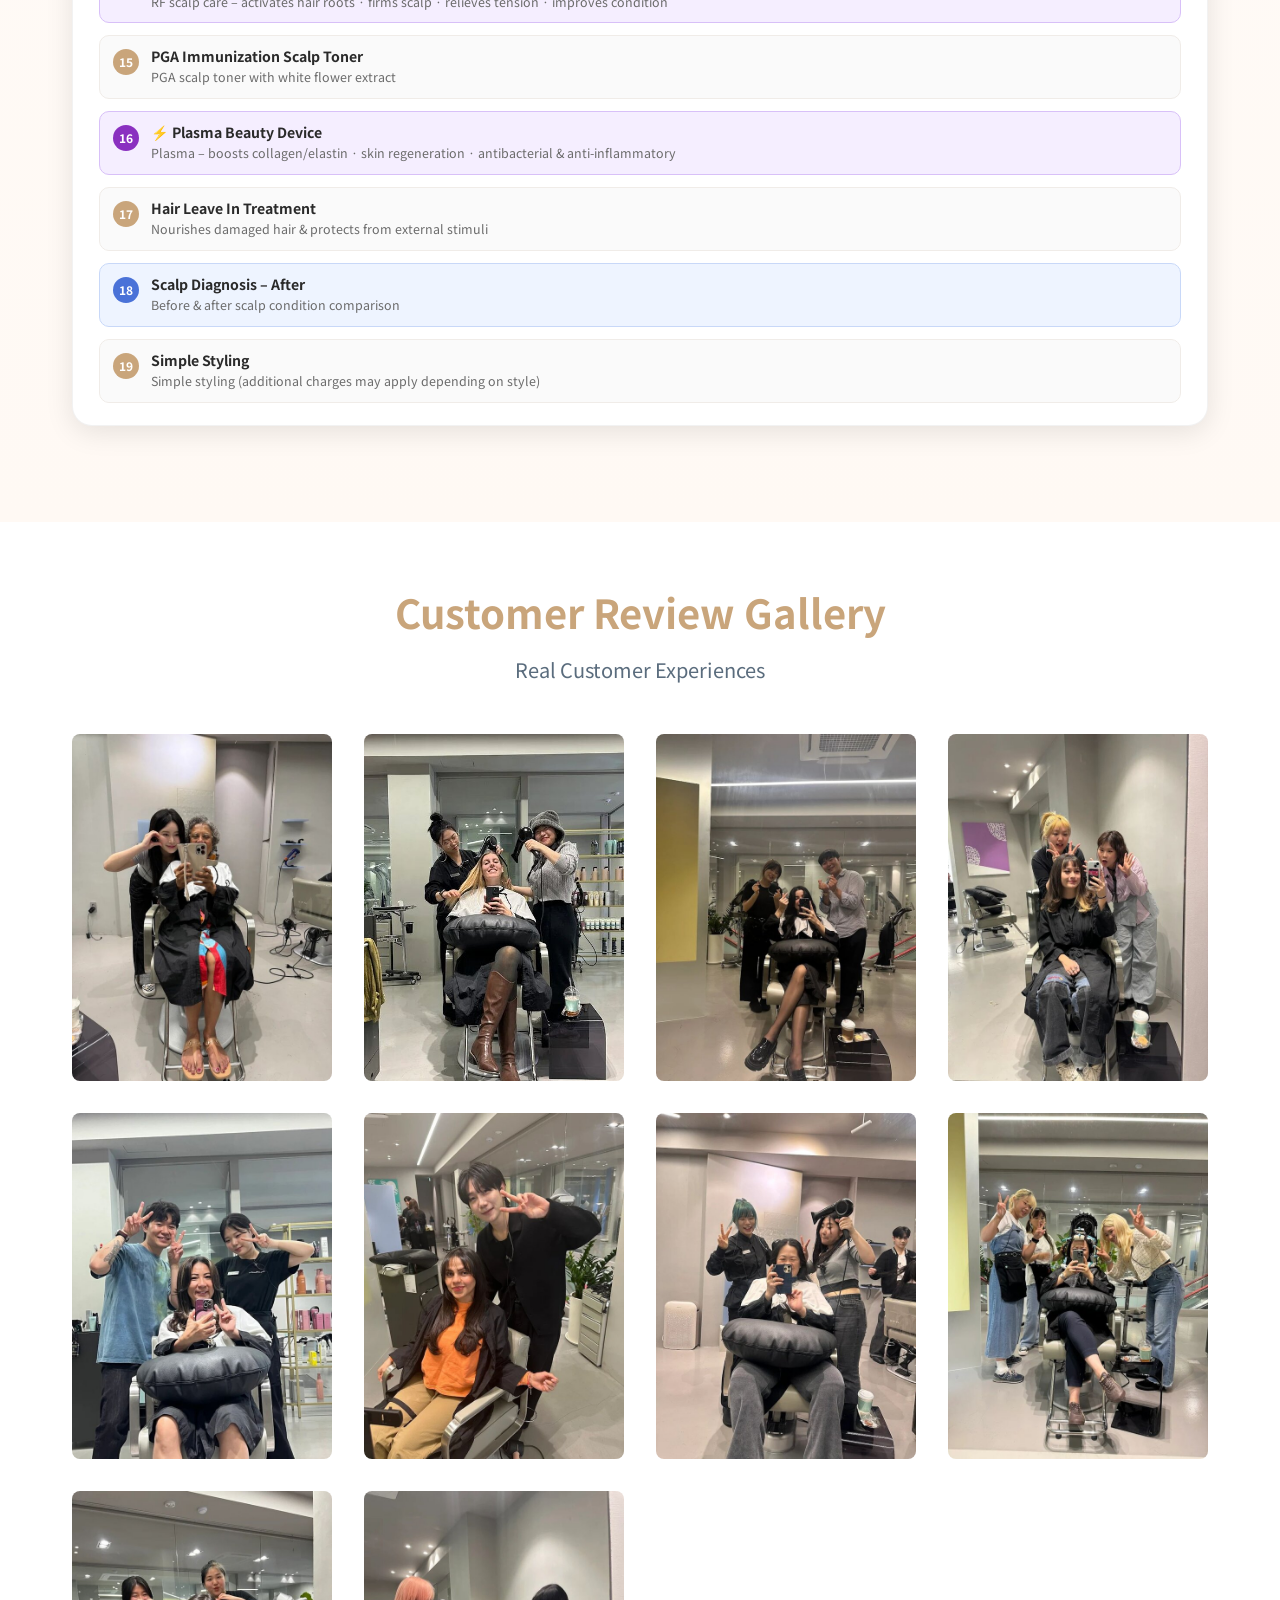
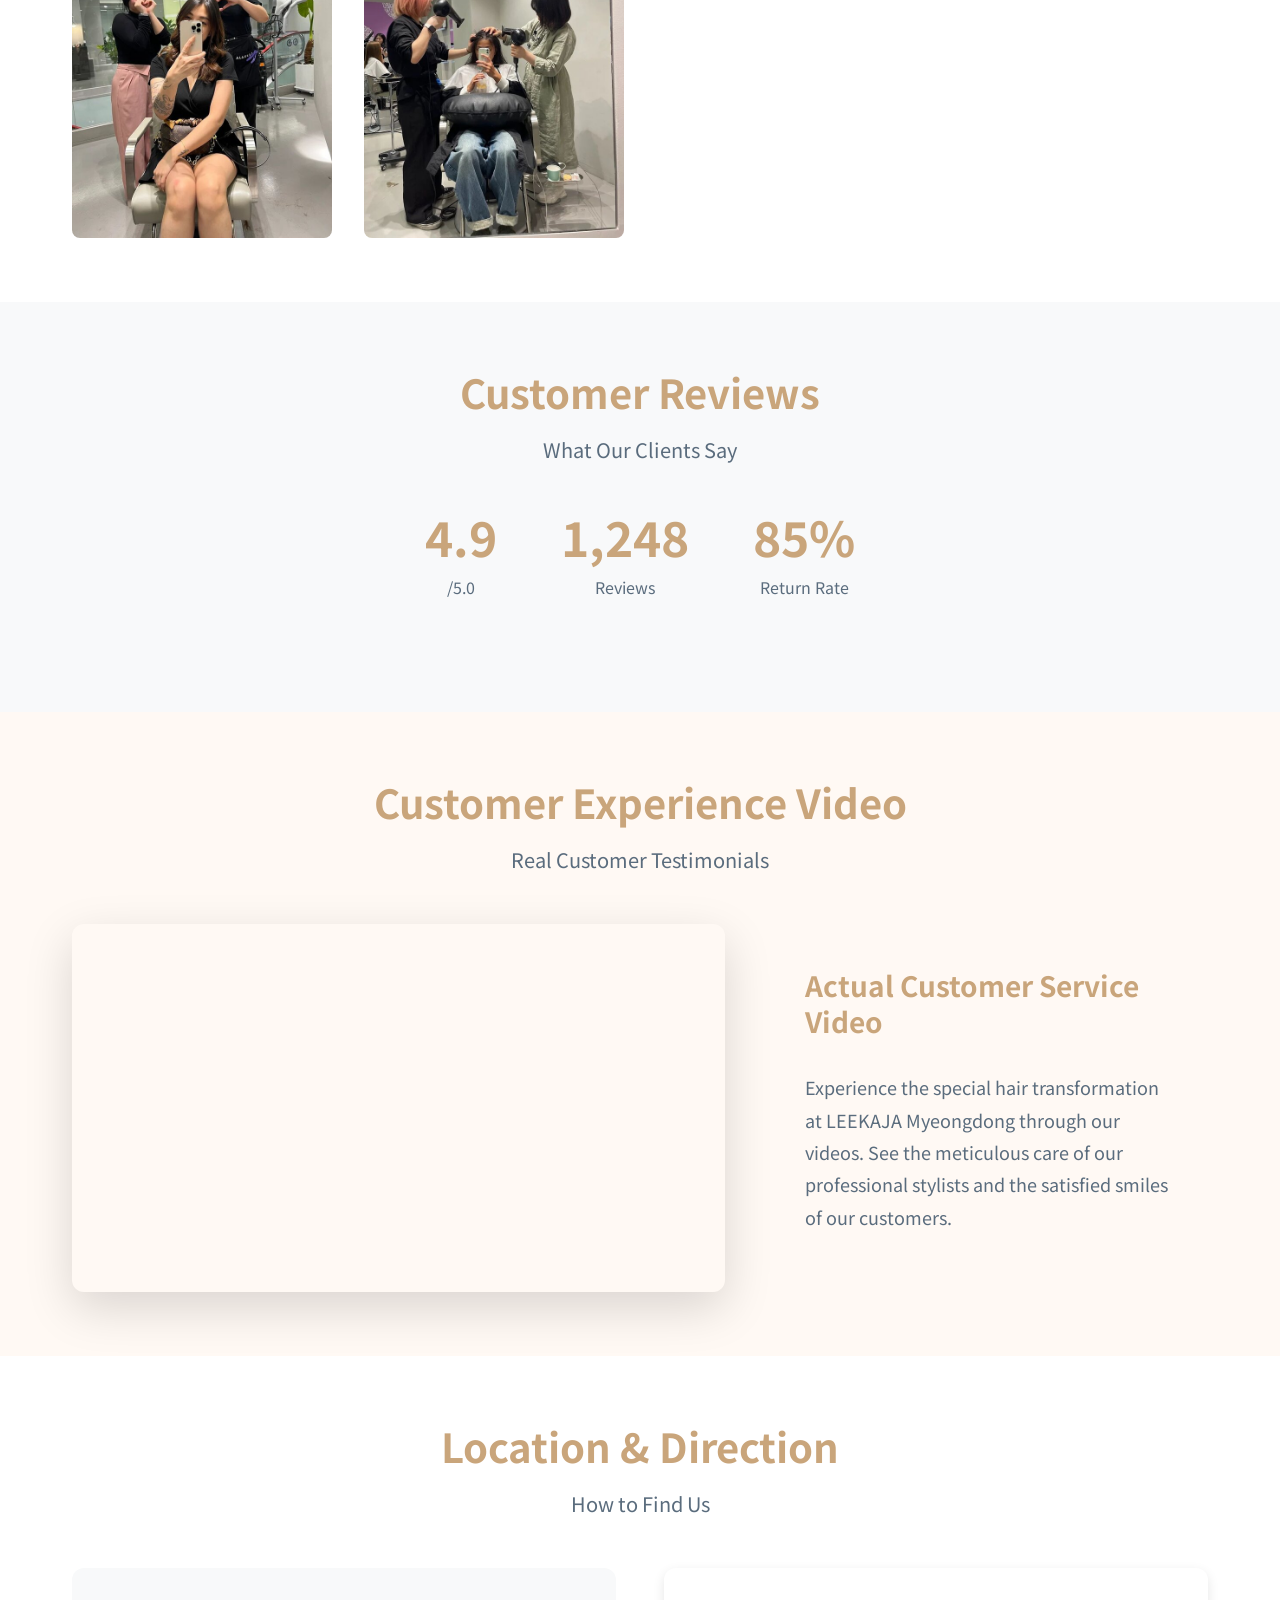
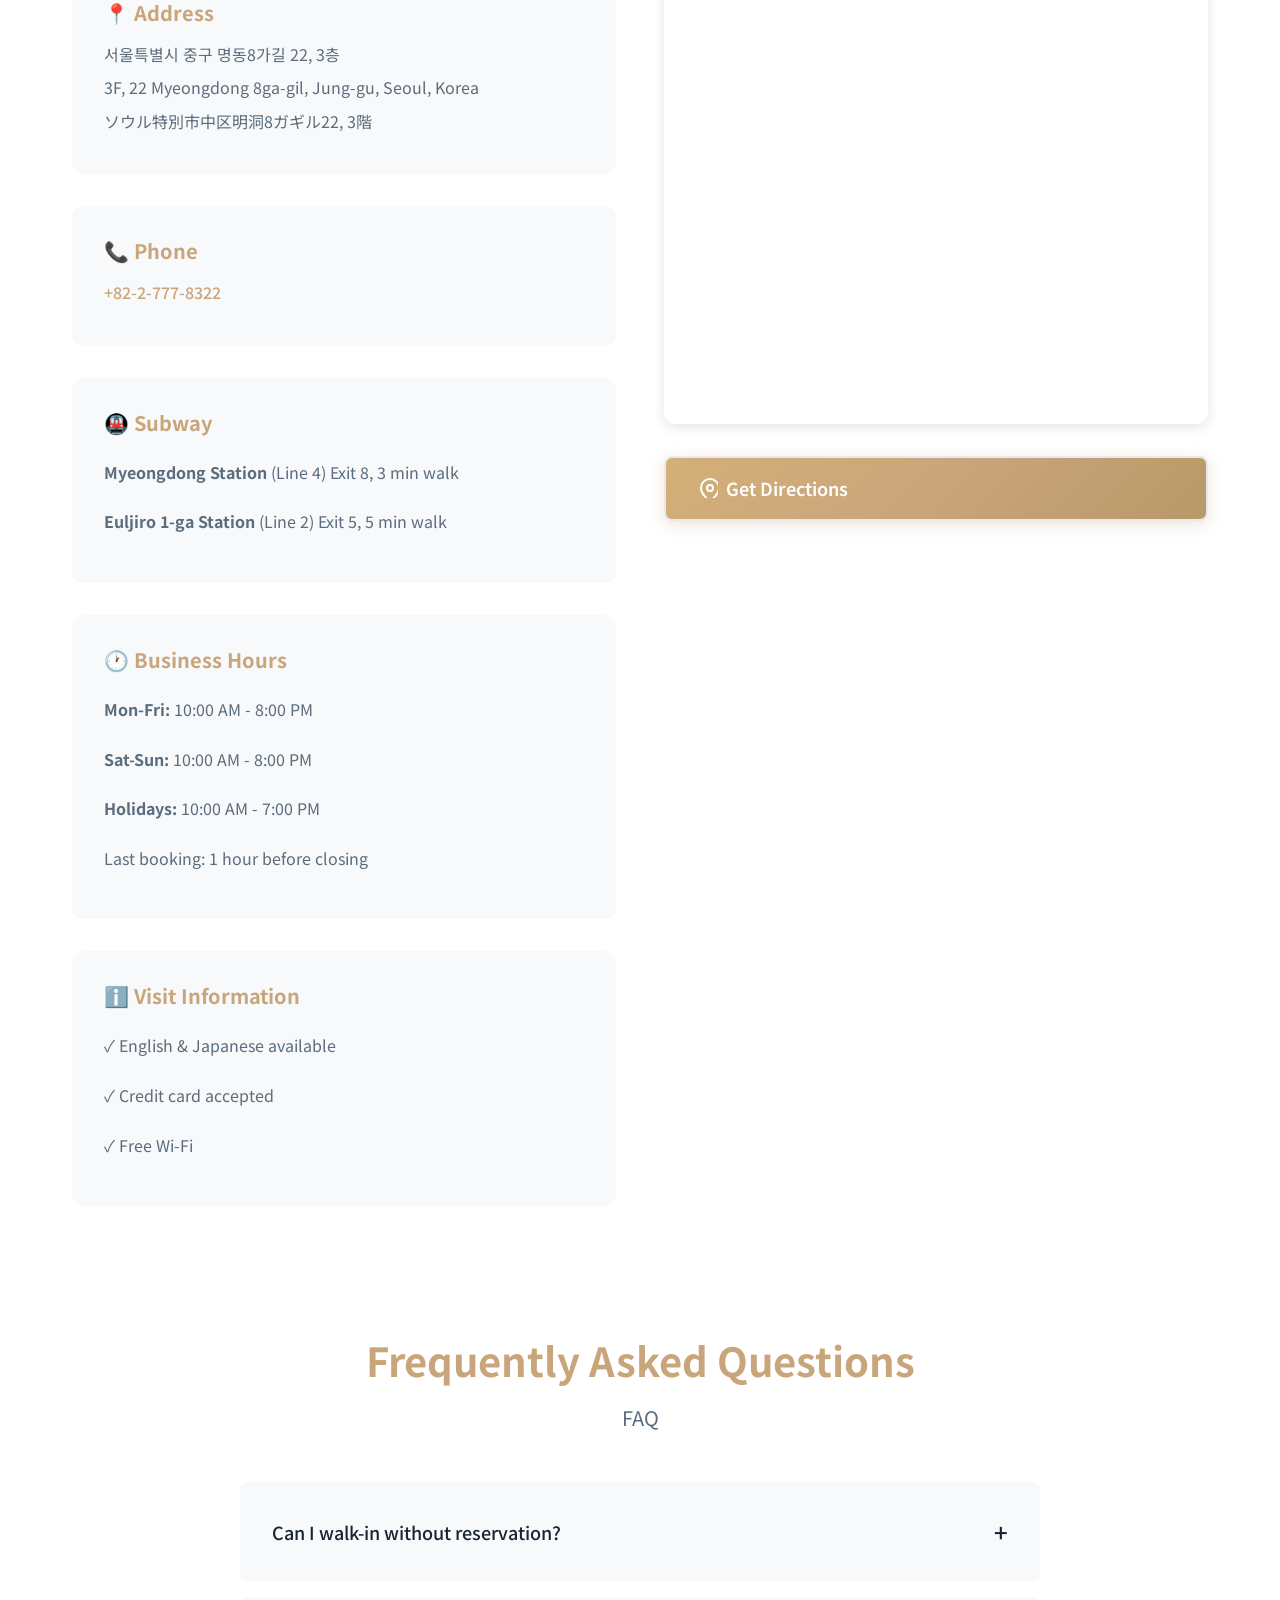
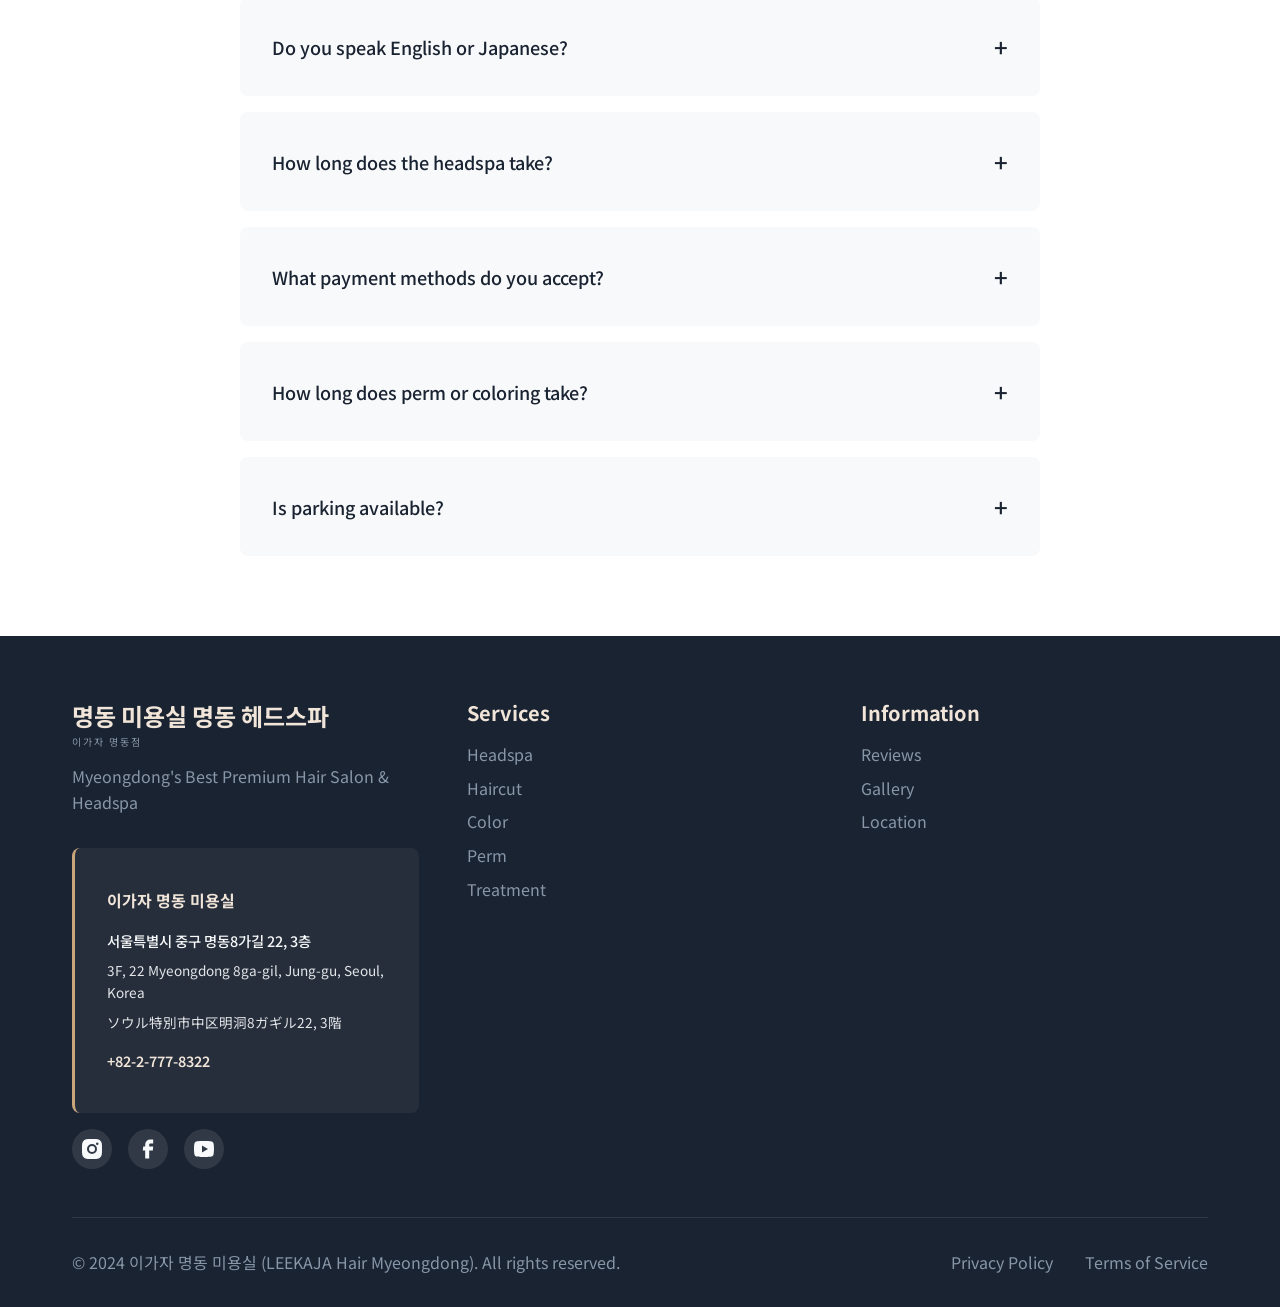
==== commit fb19ed7e: "fix: WhatsApp 한국어 메시지 제거 & 가짜 후기 카드 삭제 - WhatsApp 기본 메시지에서 한국어 제거 (영어 + 일본어만 유지)   'Hello, I would l" ====
--- a/index.html
+++ b/index.html
@@ -1376,97 +1376,12 @@
                 </div>
             </div>
 
-            <div class="reviews-grid">
-                <article class="review-card">
-                    <div class="review-header">
-                        <div class="reviewer-info">
-                            <h4 class="reviewer-name">Sarah Johnson</h4>
-                            <p class="reviewer-origin">🇺🇸 USA</p>
-                        </div>
-                        <div class="review-rating">⭐⭐⭐⭐⭐</div>
-                    </div>
-                    <p class="review-text" data-i18n="review-1">"Best head spa I've ever experienced! The staff speaks perfect English and the treatment was so relaxing. Highly recommend for anyone visiting Myeongdong."</p>
-                    <div class="review-footer">
-                        <span class="review-service">Headspa</span>
-                        <span class="review-date">2024.02.15</span>
-                    </div>
-                </article>
-
-                <article class="review-card">
-                    <div class="review-header">
-                        <div class="reviewer-info">
-                            <h4 class="reviewer-name">佐藤美咲</h4>
-                            <p class="reviewer-origin">🇯🇵 日本</p>
-                        </div>
-                        <div class="review-rating">⭐⭐⭐⭐⭐</div>
-                    </div>
-                    <p class="review-text" data-i18n="review-2">"明洞で一番良い美容室です。日本語が通じるので安心でした。カットもカラーも大満足！また必ず来ます。"</p>
-                    <div class="review-footer">
-                        <span class="review-service">Cut & Color</span>
-                        <span class="review-date">2024.02.10</span>
-                    </div>
-                </article>
-
-                <article class="review-card">
-                    <div class="review-header">
-                        <div class="reviewer-info">
-                            <h4 class="reviewer-name">김민지</h4>
-                            <p class="reviewer-origin">🇰🇷 한국</p>
-                        </div>
-                        <div class="review-rating">⭐⭐⭐⭐⭐</div>
-                    </div>
-                    <p class="review-text" data-i18n="review-3">"20년 경력 디자이너분이 직접 컷해주셔서 정말 만족스러웠어요. 얼굴형에 맞춰 스타일 제안도 해주시고 시술 후 관리법도 자세히 알려주셨습니다."</p>
-                    <div class="review-footer">
-                        <span class="review-service">Haircut</span>
-                        <span class="review-date">2024.02.08</span>
-                    </div>
-                </article>
-
-                <article class="review-card">
-                    <div class="review-header">
-                        <div class="reviewer-info">
-                            <h4 class="reviewer-name">Emma Chen</h4>
-                            <p class="reviewer-origin">🇬🇧 UK</p>
-                        </div>
-                        <div class="review-rating">⭐⭐⭐⭐⭐</div>
-                    </div>
-                    <p class="review-text" data-i18n="review-4">"Amazing perm service! Got the perfect C-curl I wanted. The stylist was very professional and patient. Location is super convenient too."</p>
-                    <div class="review-footer">
-                        <span class="review-service">Digital Perm</span>
-                        <span class="review-date">2024.02.05</span>
-                    </div>
-                </article>
-
-                <article class="review-card">
-                    <div class="review-header">
-                        <div class="reviewer-info">
-                            <h4 class="reviewer-name">李梅</h4>
-                            <p class="reviewer-origin">🇨🇳 中国</p>
-                        </div>
-                        <div class="review-rating">⭐⭐⭐⭐⭐</div>
-                    </div>
-                    <p class="review-text" data-i18n="review-5">"头部SPA太舒服了！15个步骤非常专业，做完感觉整个人都放松了。明洞最好的美发沙龙，强烈推荐！"</p>
-                    <div class="review-footer">
-                        <span class="review-service">Headspa</span>
-                        <span class="review-date">2024.02.01</span>
-                    </div>
-                </article>
-
-                <article class="review-card">
-                    <div class="review-header">
-                        <div class="reviewer-info">
-                            <h4 class="reviewer-name">박지은</h4>
-                            <p class="reviewer-origin">🇰🇷 한국</p>
-                        </div>
-                        <div class="review-rating">⭐⭐⭐⭐⭐</div>
-                    </div>
-                    <p class="review-text" data-i18n="review-6">"발레아쥬 염색 너무 예뻐요! 손상 걱정했는데 트리트먼트 같이 해주셔서 머릿결도 건강하고 컬러도 오래 유지되고 있어요. 완전 추천합니다!"</p>
-                    <div class="review-footer">
-                        <span class="review-service">Balayage</span>
-                        <span class="review-date">2024.01.28</span>
-                    </div>
-                </article>
-            </div>
+            <!-- Elfsight Google Reviews Widget -->
+            <div class="google-reviews-widget">
+                <script src="https://elfsightcdn.com/platform.js" async></script>
+                <div class="elfsight-app-e1115434-67c4-459a-9c44-fafa4a721ae9" data-elfsight-app-lazy></div>
+            </div>
+
         </div>
     </section>
 
@@ -1712,7 +1627,7 @@
 
     <!-- Floating Contact Buttons -->
     <div class="floating-buttons">
-        <a href="https://wa.me/821058947690" class="fab-btn fab-whatsapp" target="_blank" rel="noopener noreferrer" aria-label="WhatsApp">
+        <a href="https://wa.me/821058947690?text=Hello%2C%20I%20would%20like%20to%20make%20a%20reservation%20at%20Igaja%20Myeongdong.%20%28%E6%98%8E%E6%B4%9E%E7%BE%8E%E5%AE%B9%E5%AE%A4%E3%81%AE%E4%BA%88%E7%B4%84%E3%82%92%E3%81%97%E3%81%9F%E3%81%84%E3%81%A7%E3%81%99%29" class="fab-btn fab-whatsapp" target="_blank" rel="noopener noreferrer" aria-label="WhatsApp">
             <svg width="24" height="24" fill="currentColor" viewBox="0 0 24 24">
                 <path d="M17.472 14.382c-.297-.149-1.758-.867-2.03-.967-.273-.099-.471-.148-.67.15-.197.297-.767.966-.94 1.164-.173.199-.347.223-.644.075-.297-.15-1.255-.463-2.39-1.475-.883-.788-1.48-1.761-1.653-2.059-.173-.297-.018-.458.13-.606.134-.133.298-.347.446-.52.149-.174.198-.298.298-.497.099-.198.05-.371-.025-.52-.075-.149-.669-1.612-.916-2.207-.242-.579-.487-.5-.669-.51-.173-.008-.371-.01-.57-.01-.198 0-.52.074-.792.372-.272.297-1.04 1.016-1.04 2.479 0 1.462 1.065 2.875 1.213 3.074.149.198 2.096 3.2 5.077 4.487.709.306 1.262.489 1.694.625.712.227 1.36.195 1.871.118.571-.085 1.758-.719 2.006-1.413.248-.694.248-1.289.173-1.413-.074-.124-.272-.198-.57-.347m-5.421 7.403h-.004a9.87 9.87 0 01-5.031-1.378l-.361-.214-3.741.982.998-3.648-.235-.374a9.86 9.86 0 01-1.51-5.26c.001-5.45 4.436-9.884 9.888-9.884 2.64 0 5.122 1.03 6.988 2.898a9.825 9.825 0 012.893 6.994c-.003 5.45-4.437 9.884-9.885 9.884m8.413-18.297A11.815 11.815 0 0012.05 0C5.495 0 .16 5.335.157 11.892c0 2.096.547 4.142 1.588 5.945L.057 24l6.305-1.654a11.882 11.882 0 005.683 1.448h.005c6.554 0 11.89-5.335 11.893-11.893a11.821 11.821 0 00-3.48-8.413Z"/>
             </svg>
--- a/styles.css
+++ b/styles.css
@@ -1318,6 +1318,13 @@
     color: var(--text-light);
 }
 
+/* Google Reviews Widget */
+.google-reviews-widget {
+    margin: 2.5rem auto 2rem;
+    max-width: 1200px;
+    padding: 0 1rem;
+}
+
 .reviews-grid {
     display: grid;
     grid-template-columns: repeat(auto-fit, minmax(320px, 1fr));
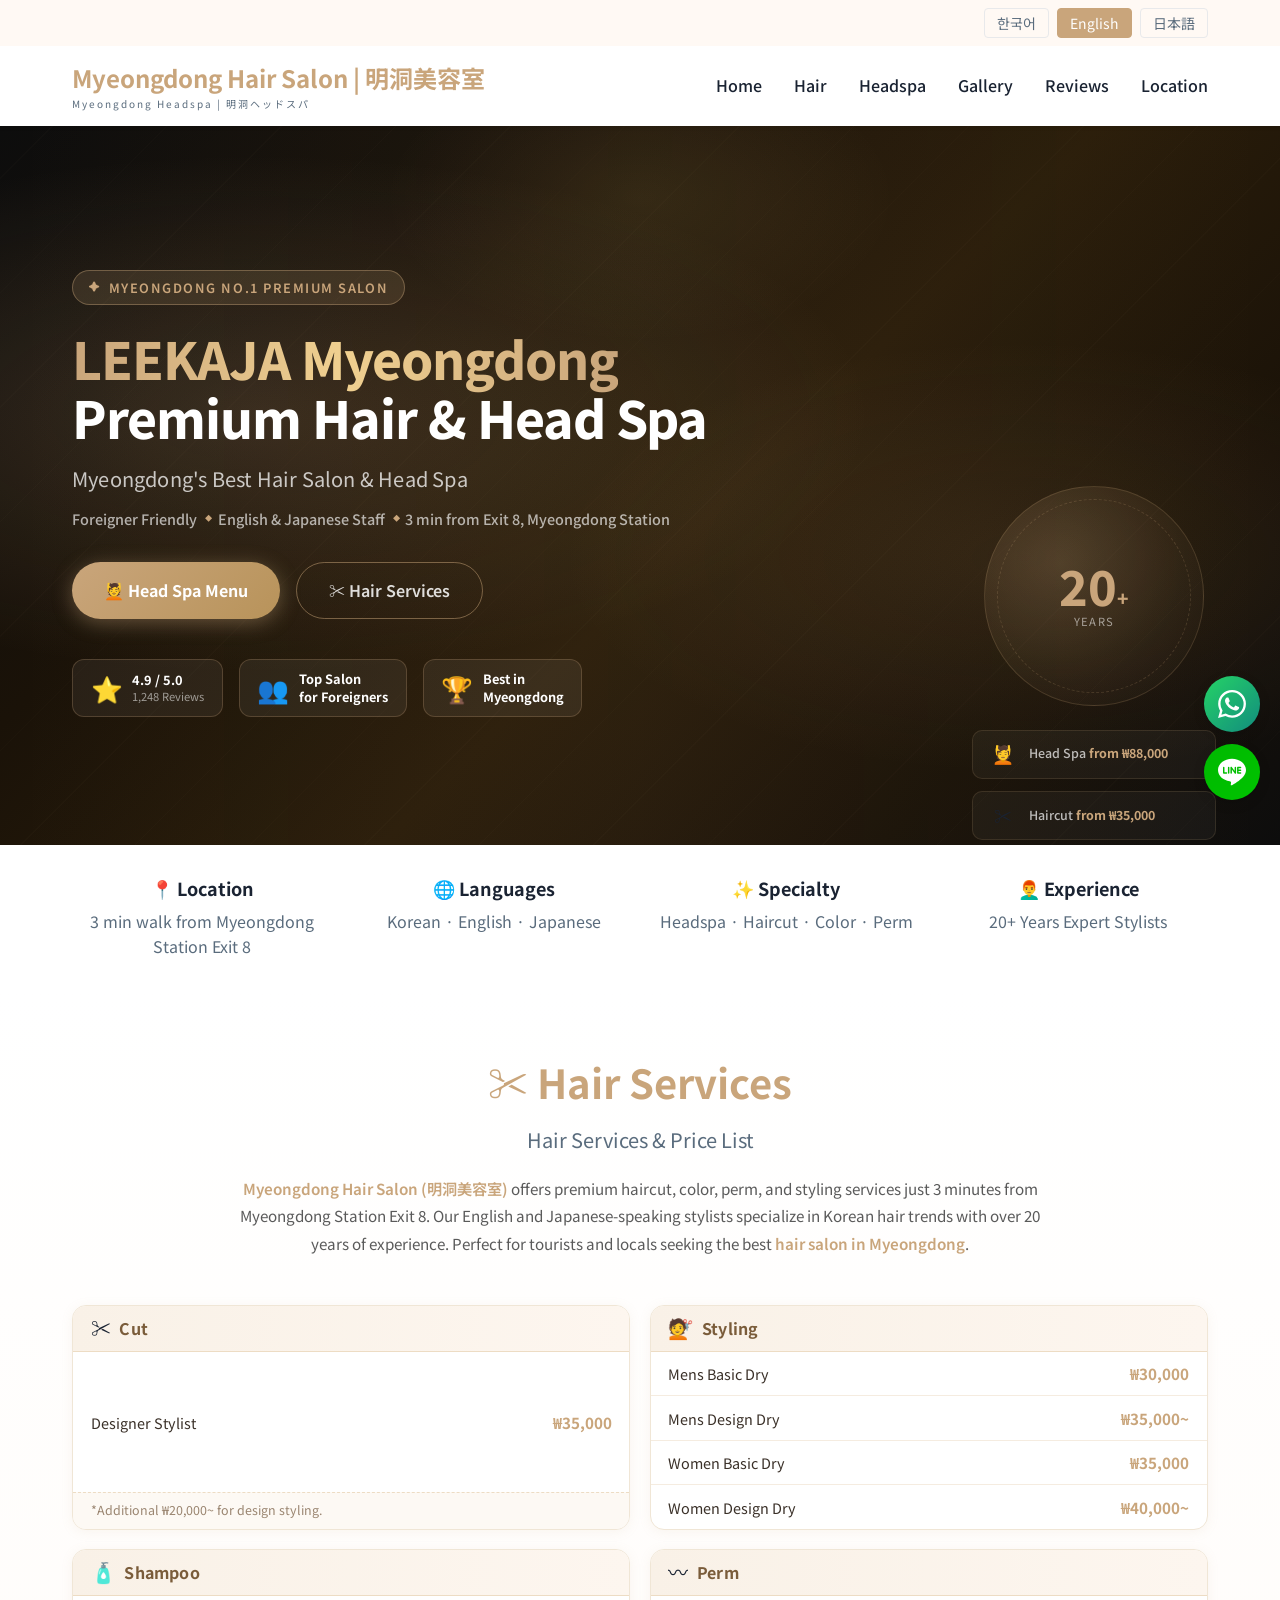
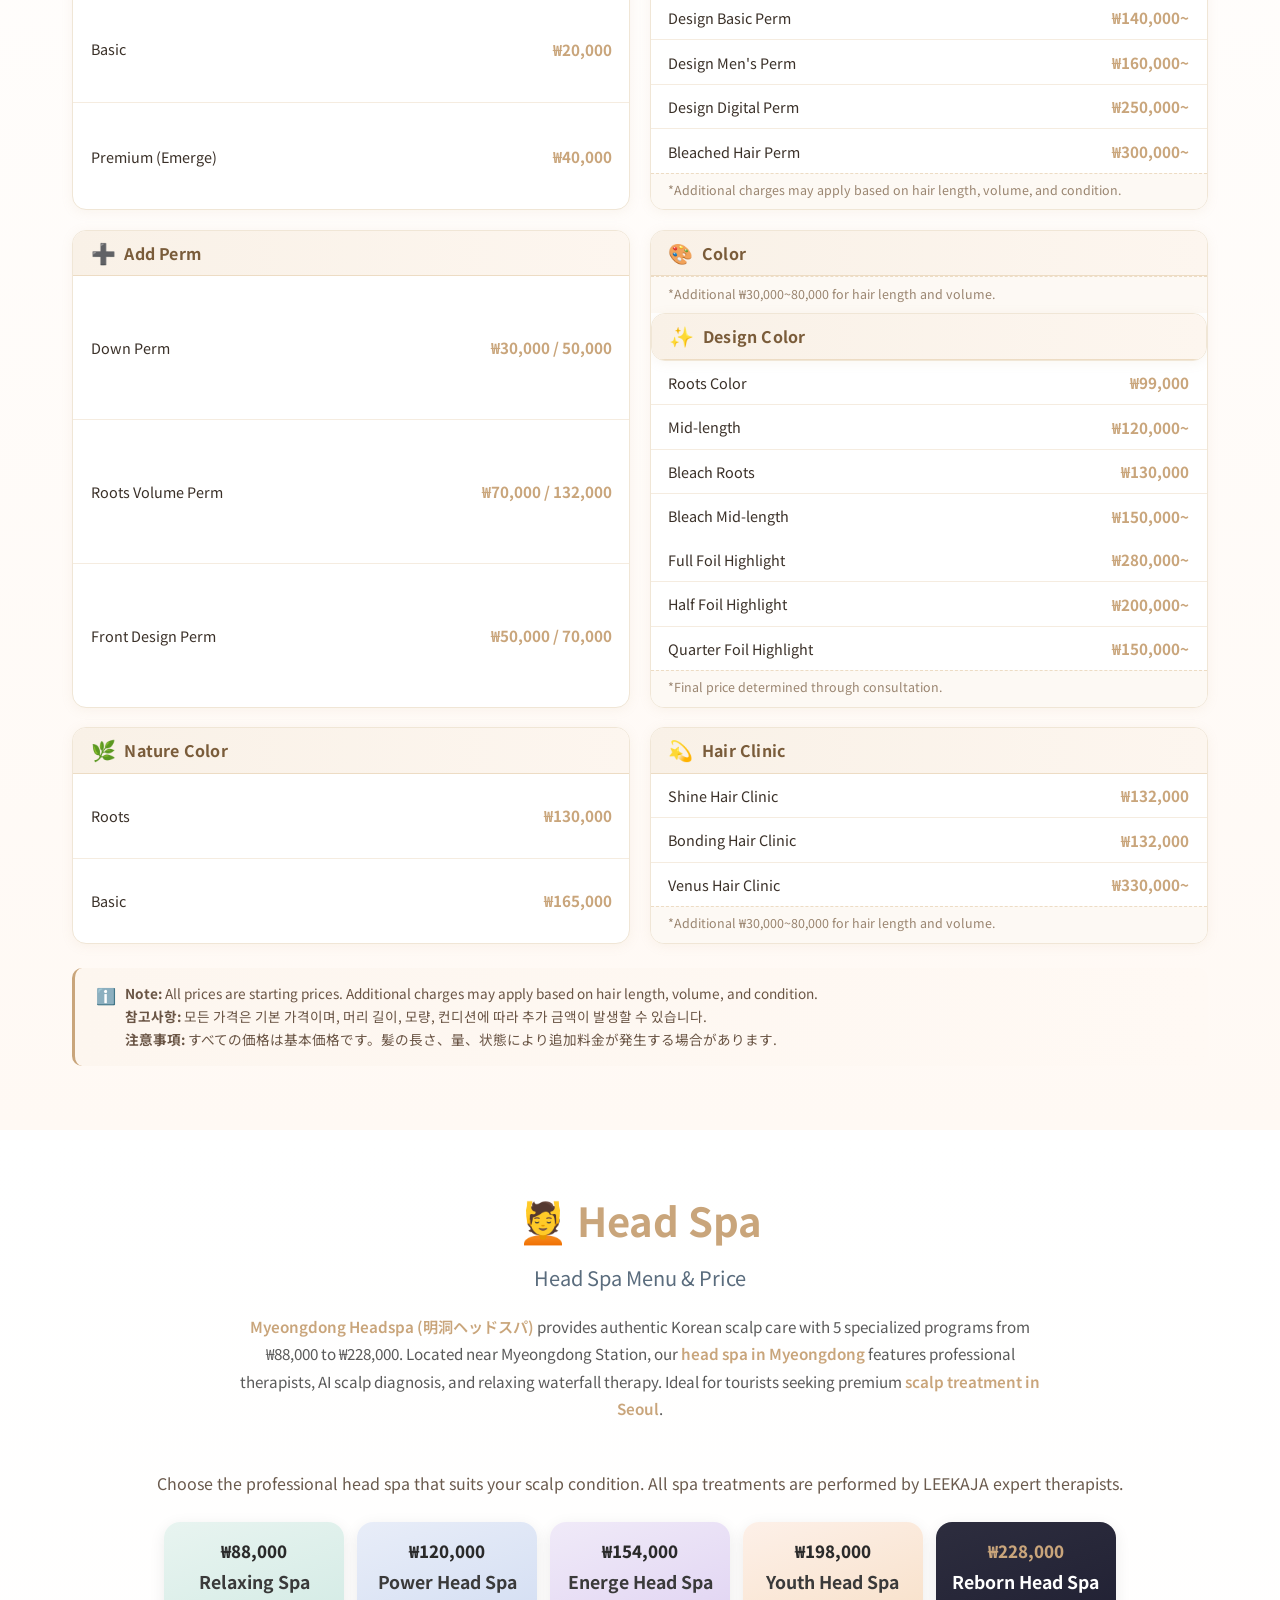
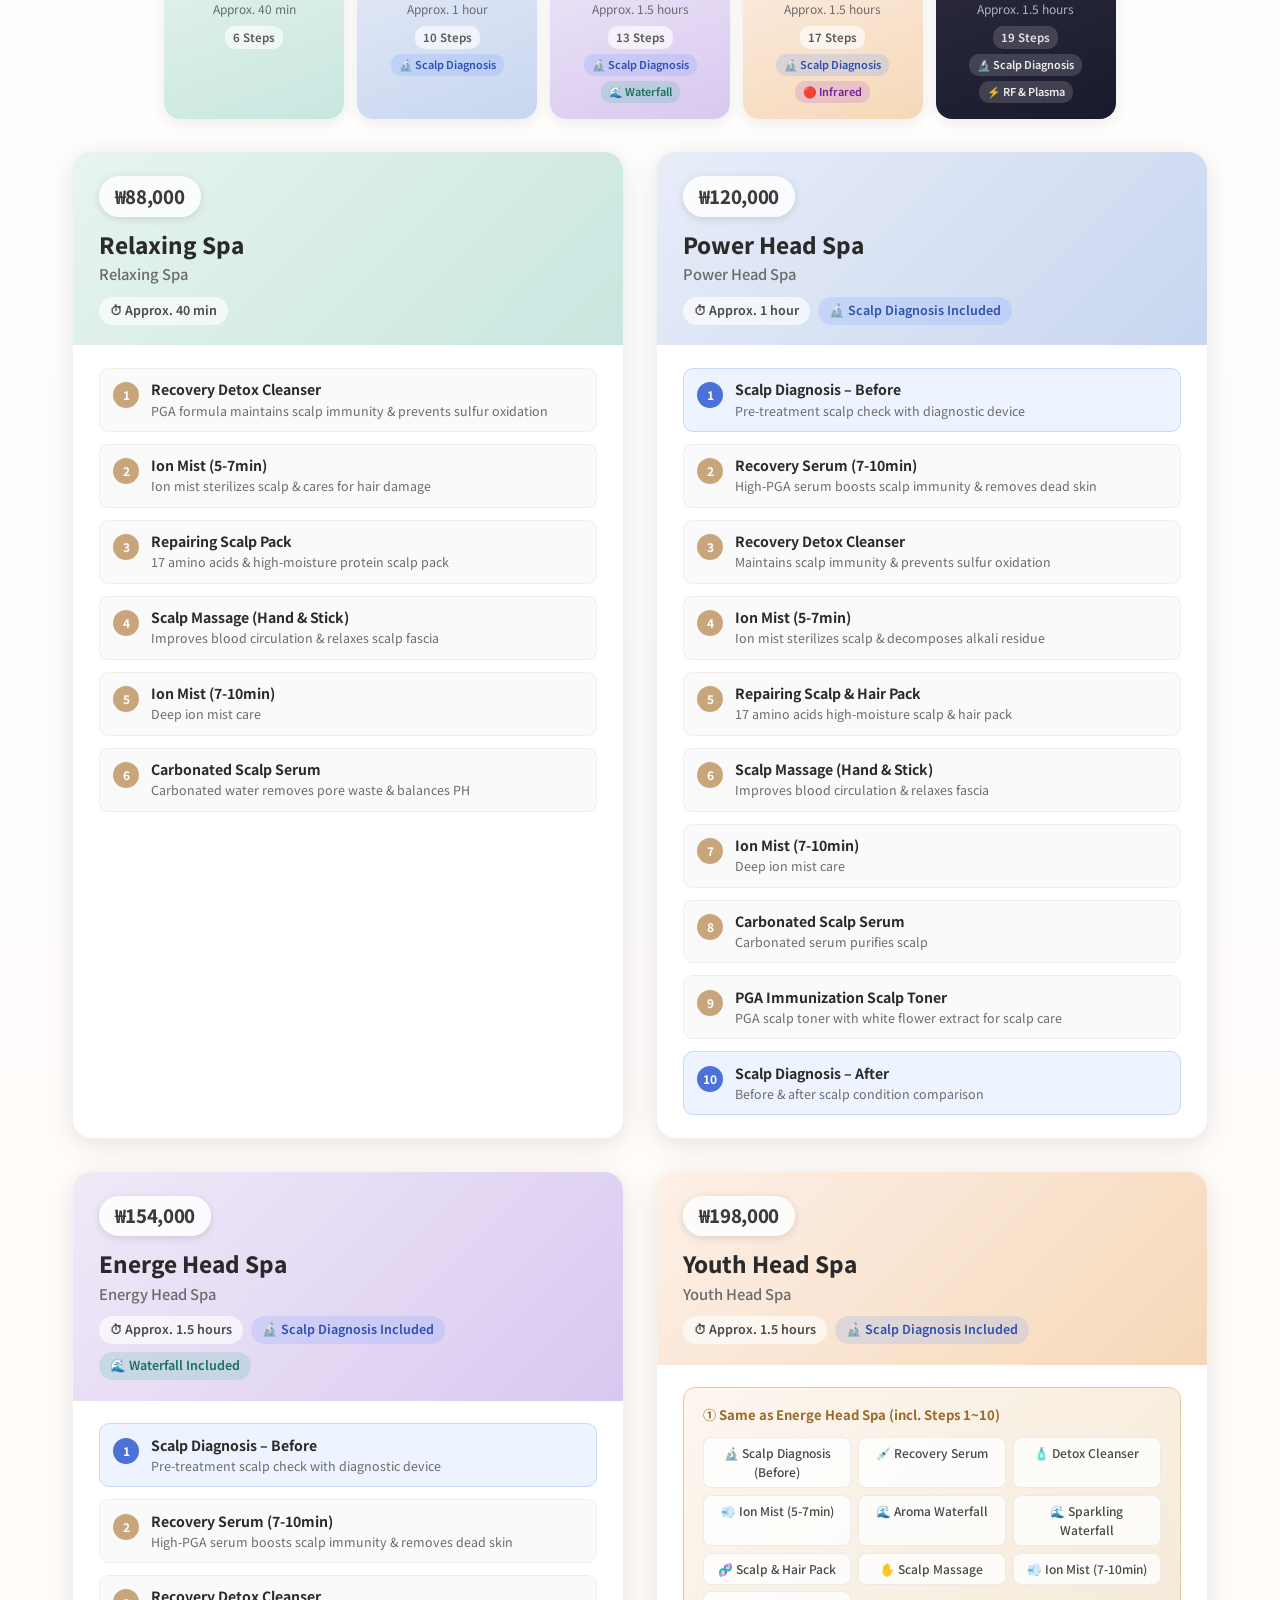
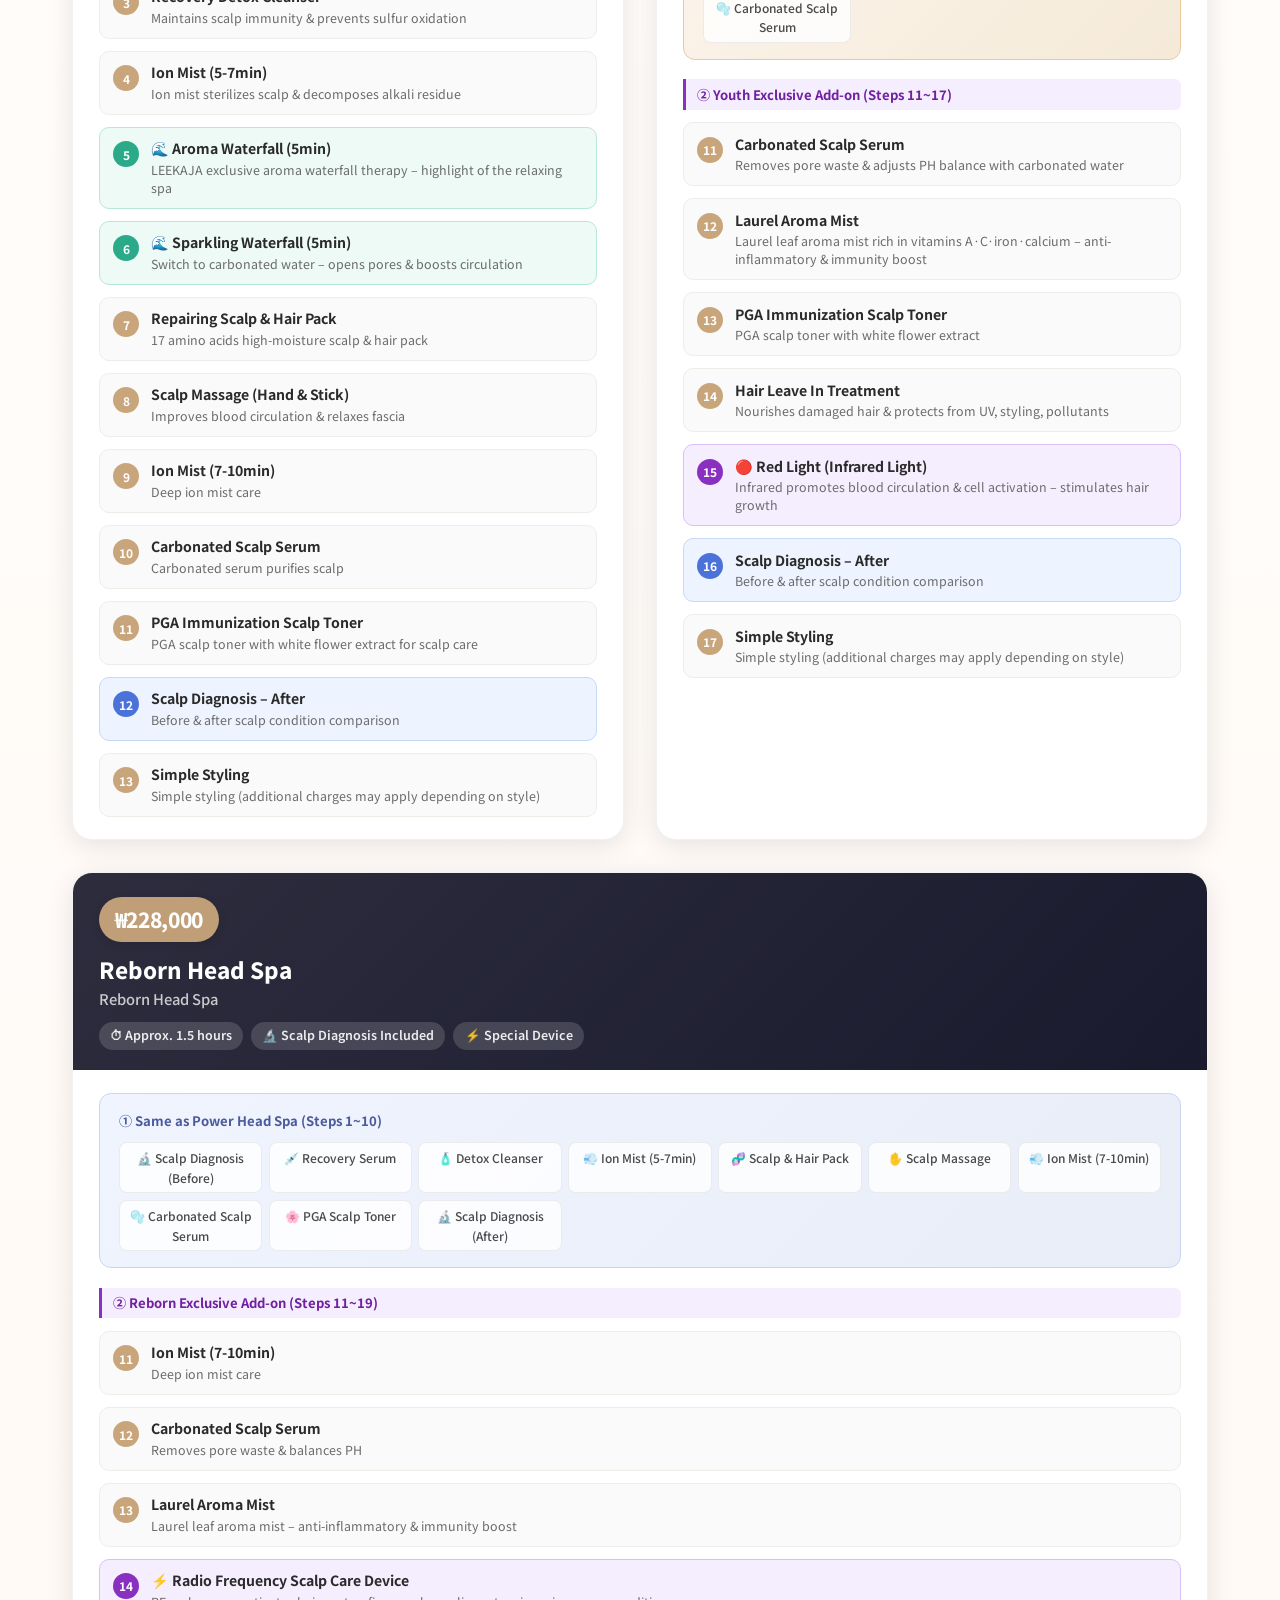
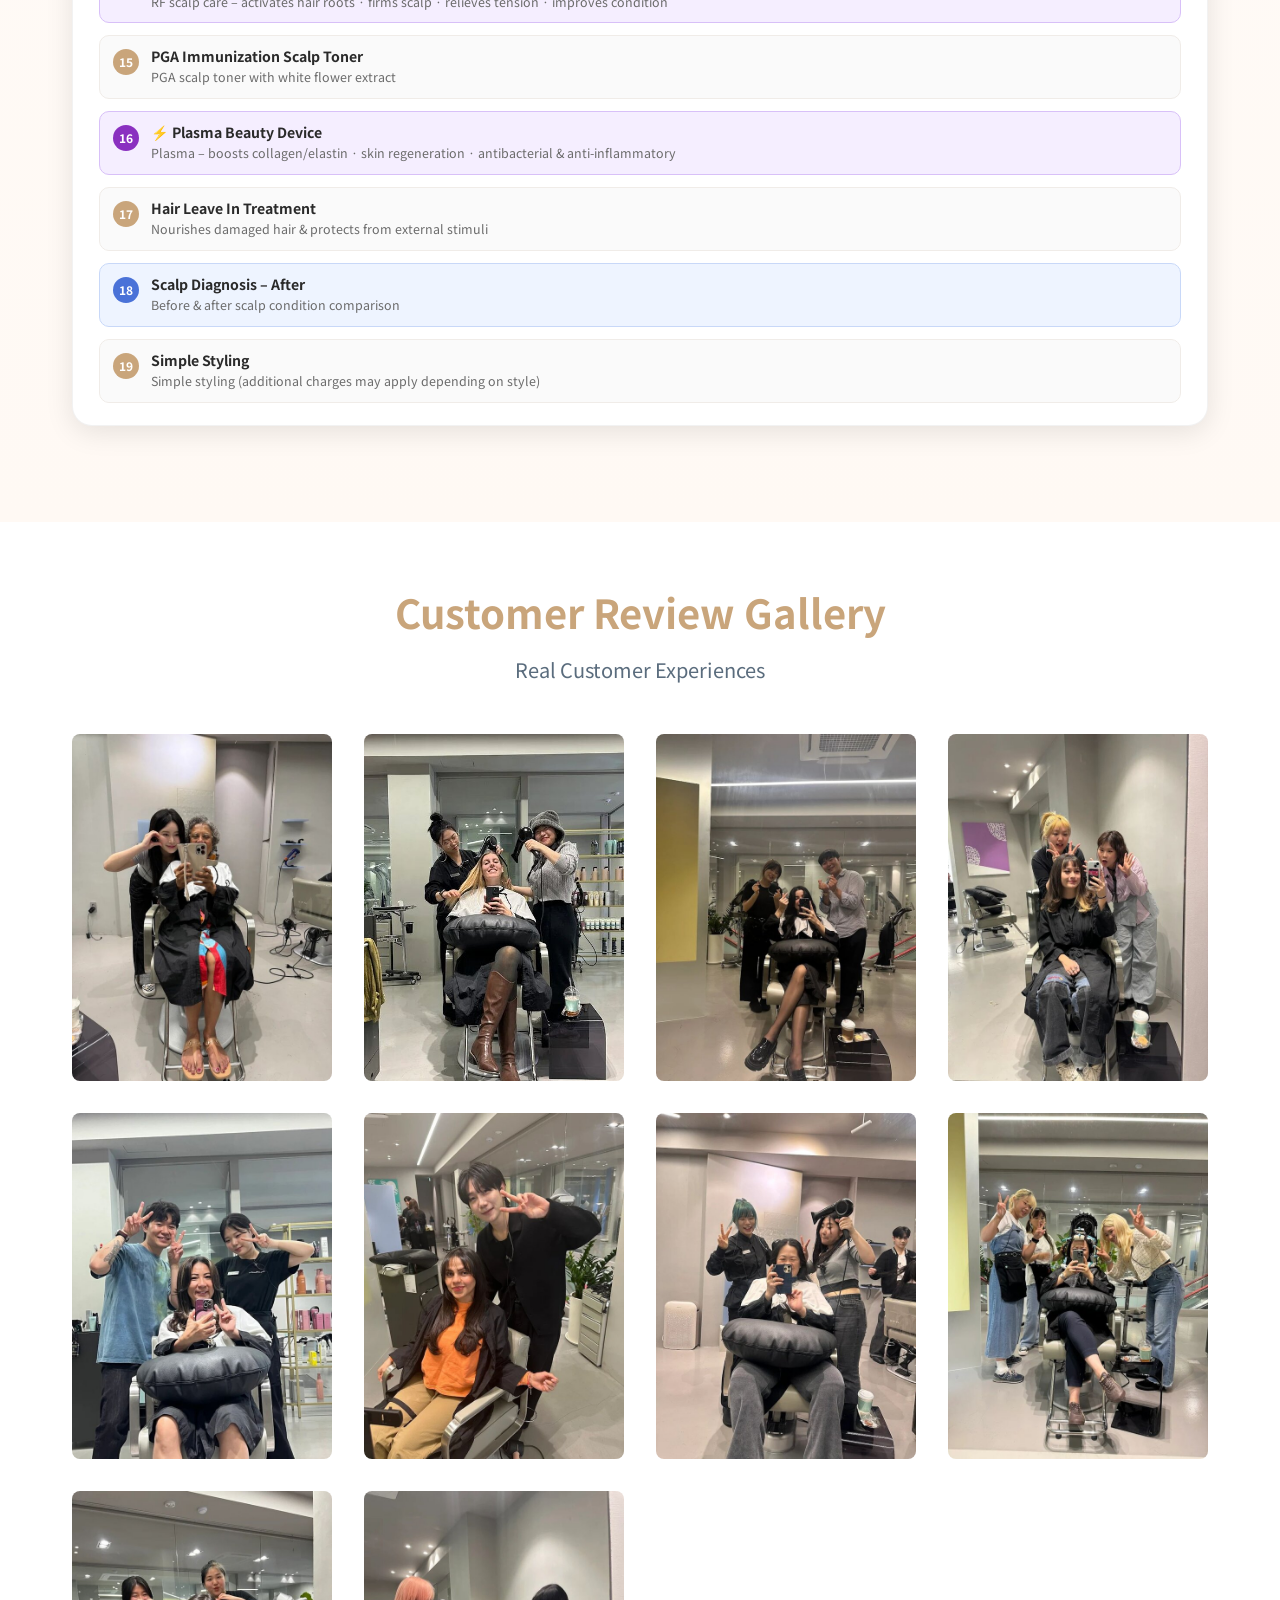
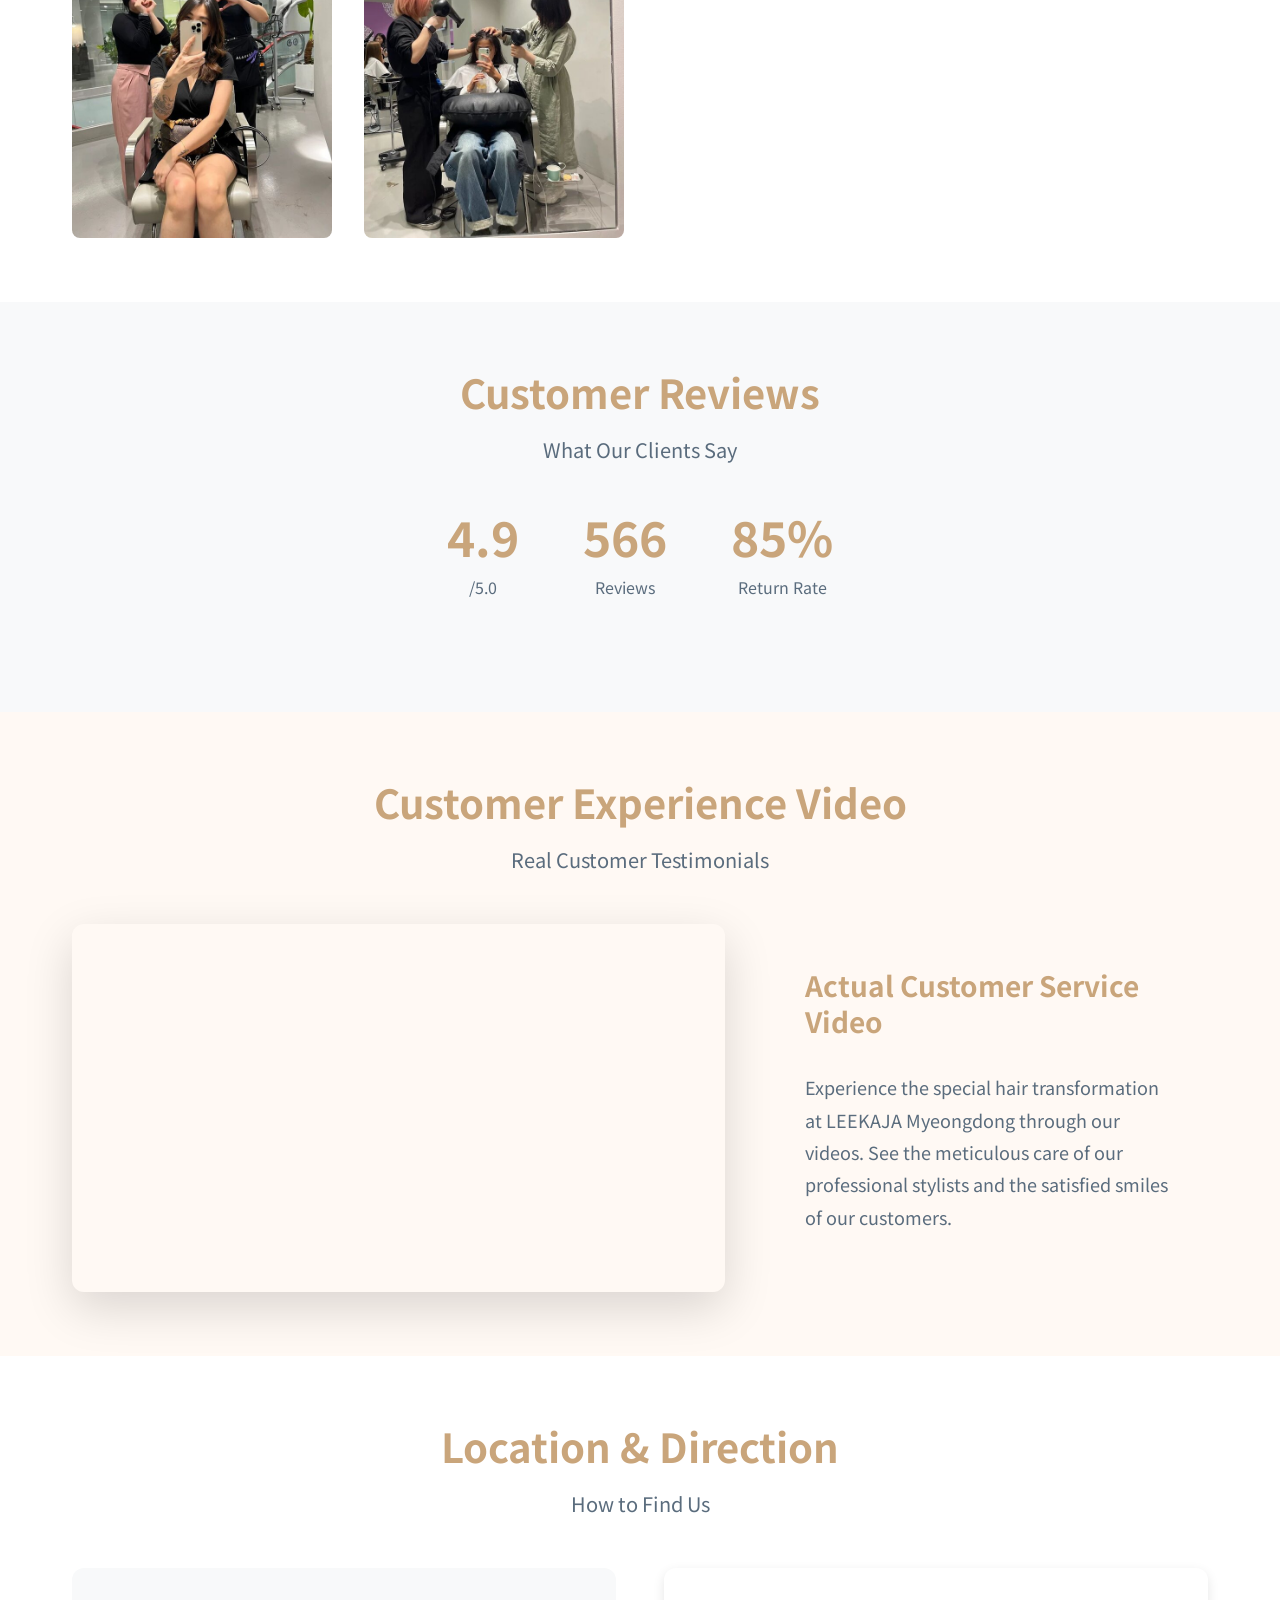
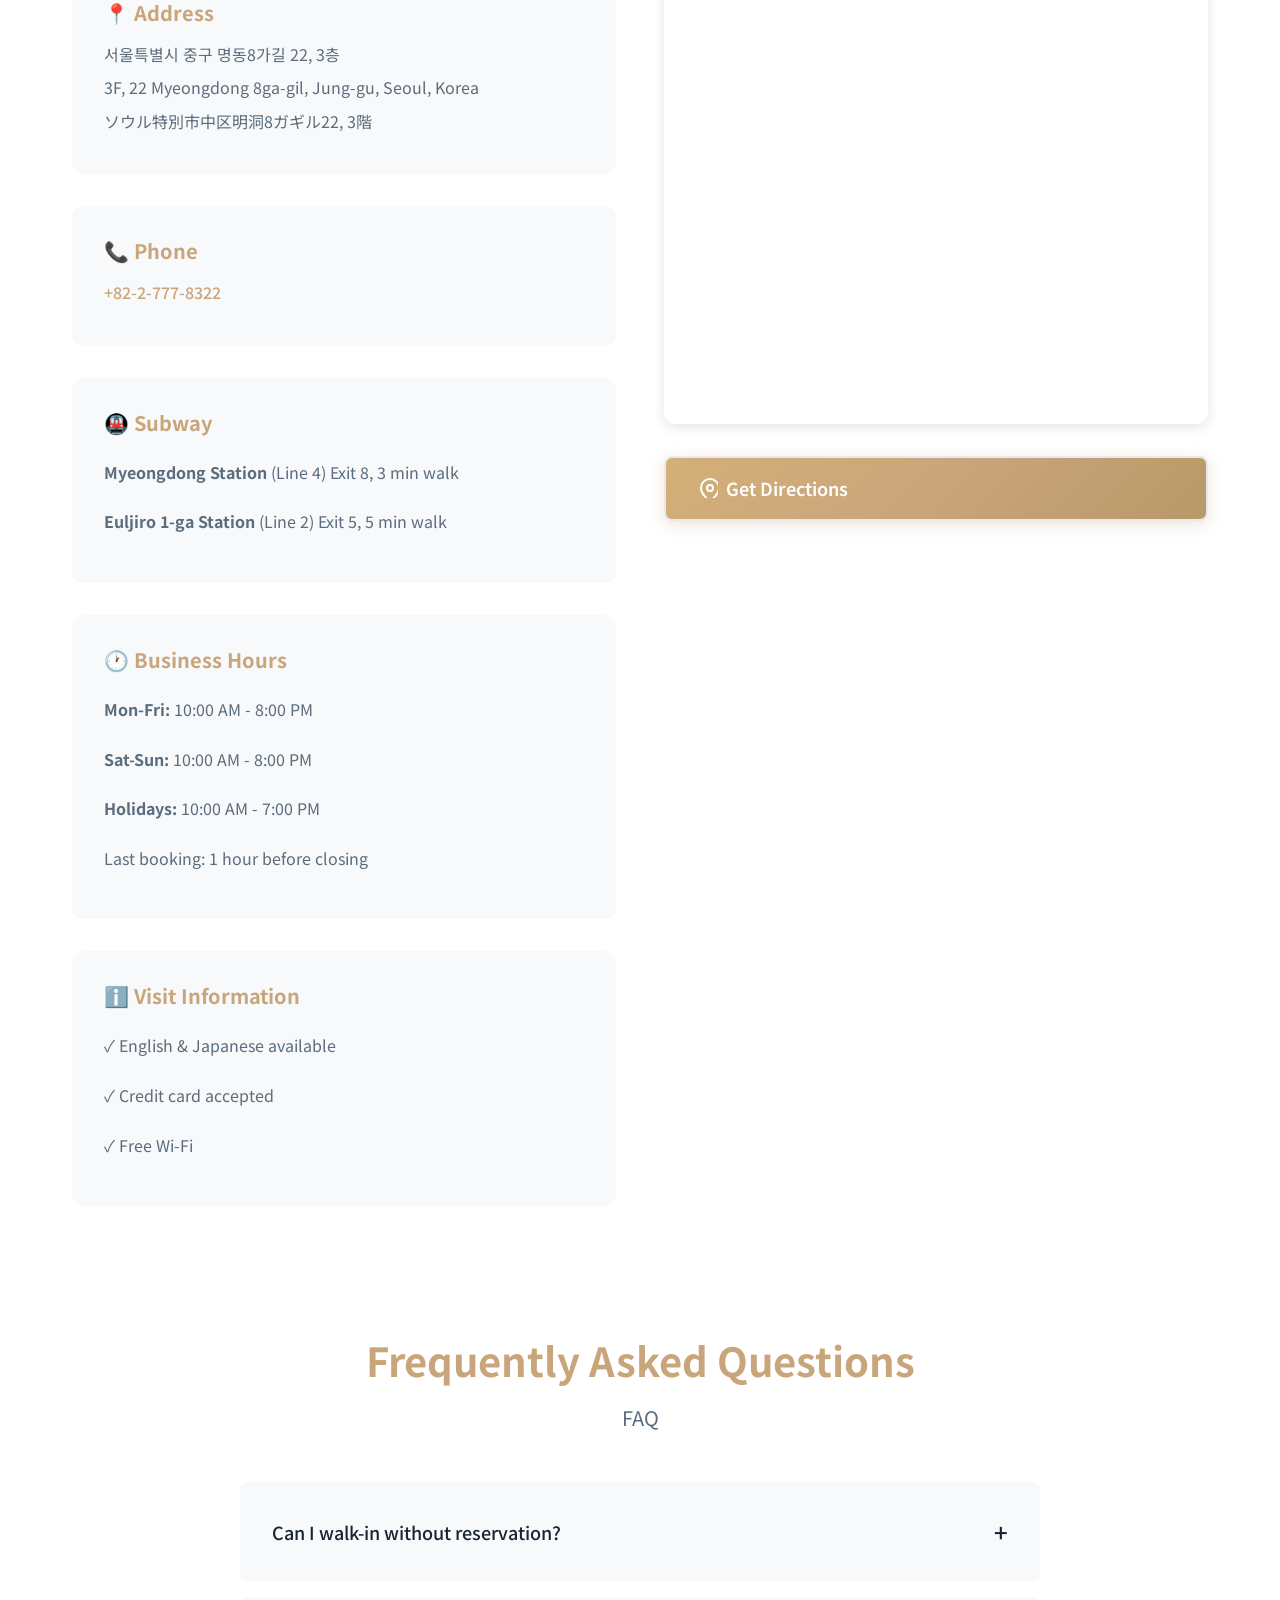
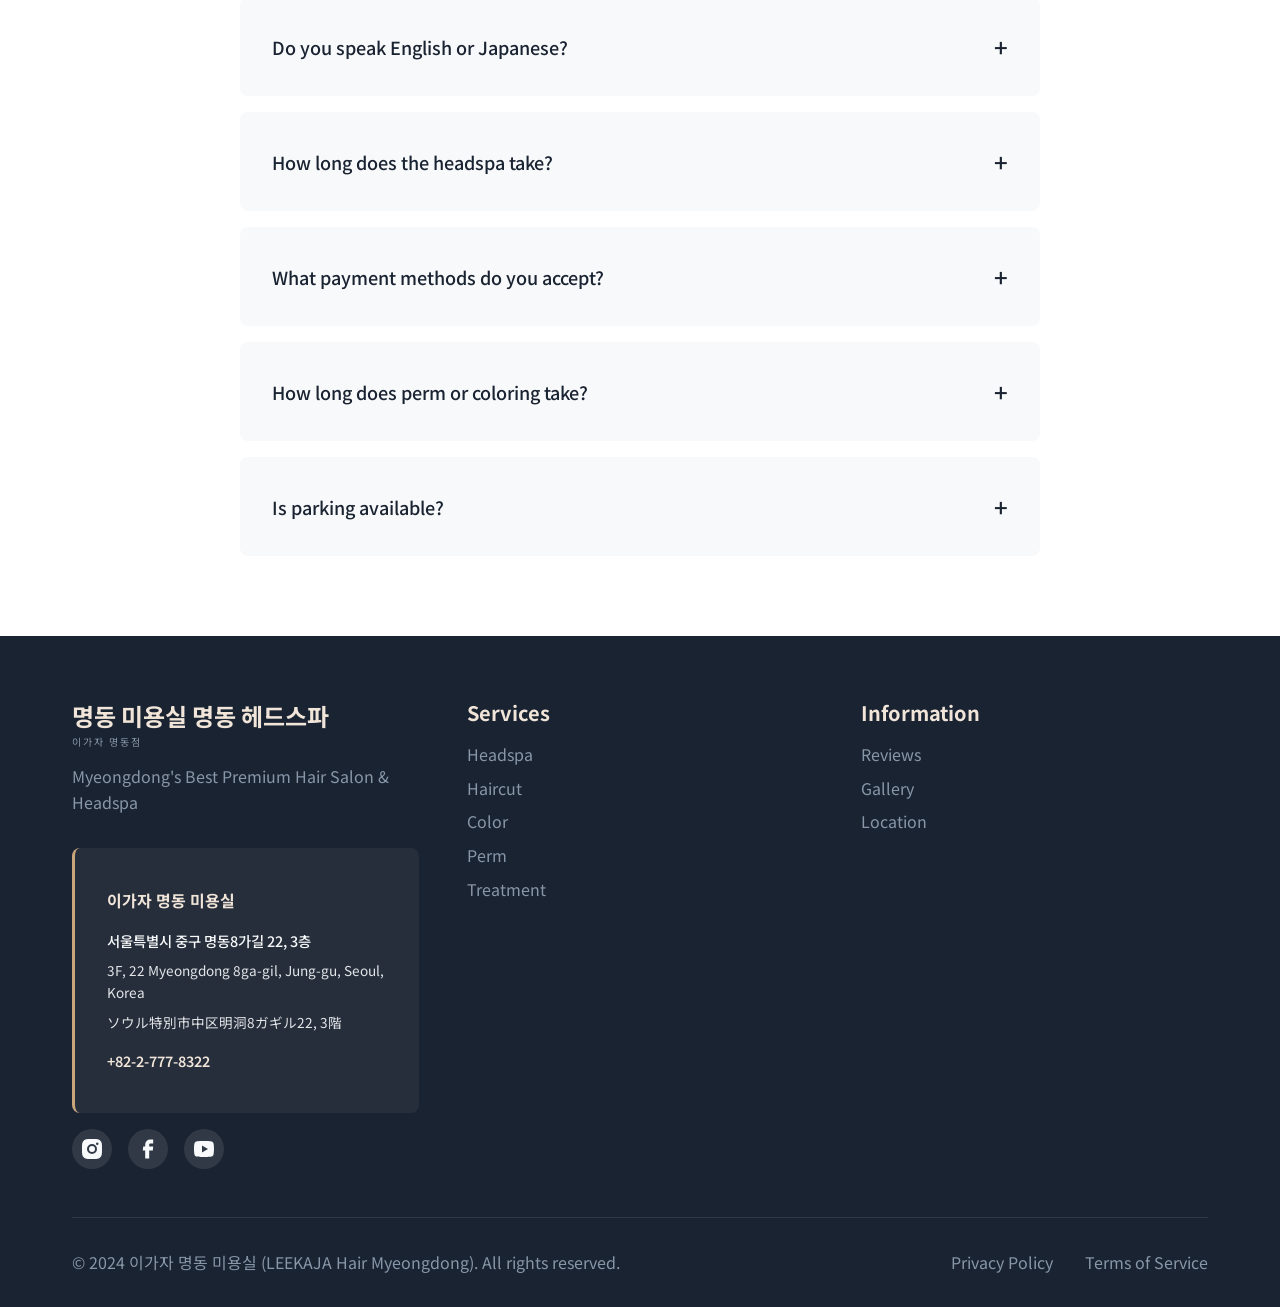
==== commit 71417d49: "fix: Google 리뷰 수를 실제 566개로 업데이트 - Schema Markup aggregateRating reviewCount: 1248 → 566 - 리뷰 섹션 통계 숫" ====
--- a/index.html
+++ b/index.html
@@ -96,7 +96,7 @@
         "aggregateRating": {
             "@type": "AggregateRating",
             "ratingValue": "4.9",
-            "reviewCount": "1248",
+            "reviewCount": "566",
             "bestRating": "5",
             "worstRating": "1"
         },
@@ -1366,7 +1366,7 @@
                         <span class="stat-label">/5.0</span>
                     </div>
                     <div class="stat">
-                        <span class="stat-number">1,248</span>
+                        <span class="stat-number">566</span>
                         <span class="stat-label" data-i18n="reviews-count">리뷰</span>
                     </div>
                     <div class="stat">
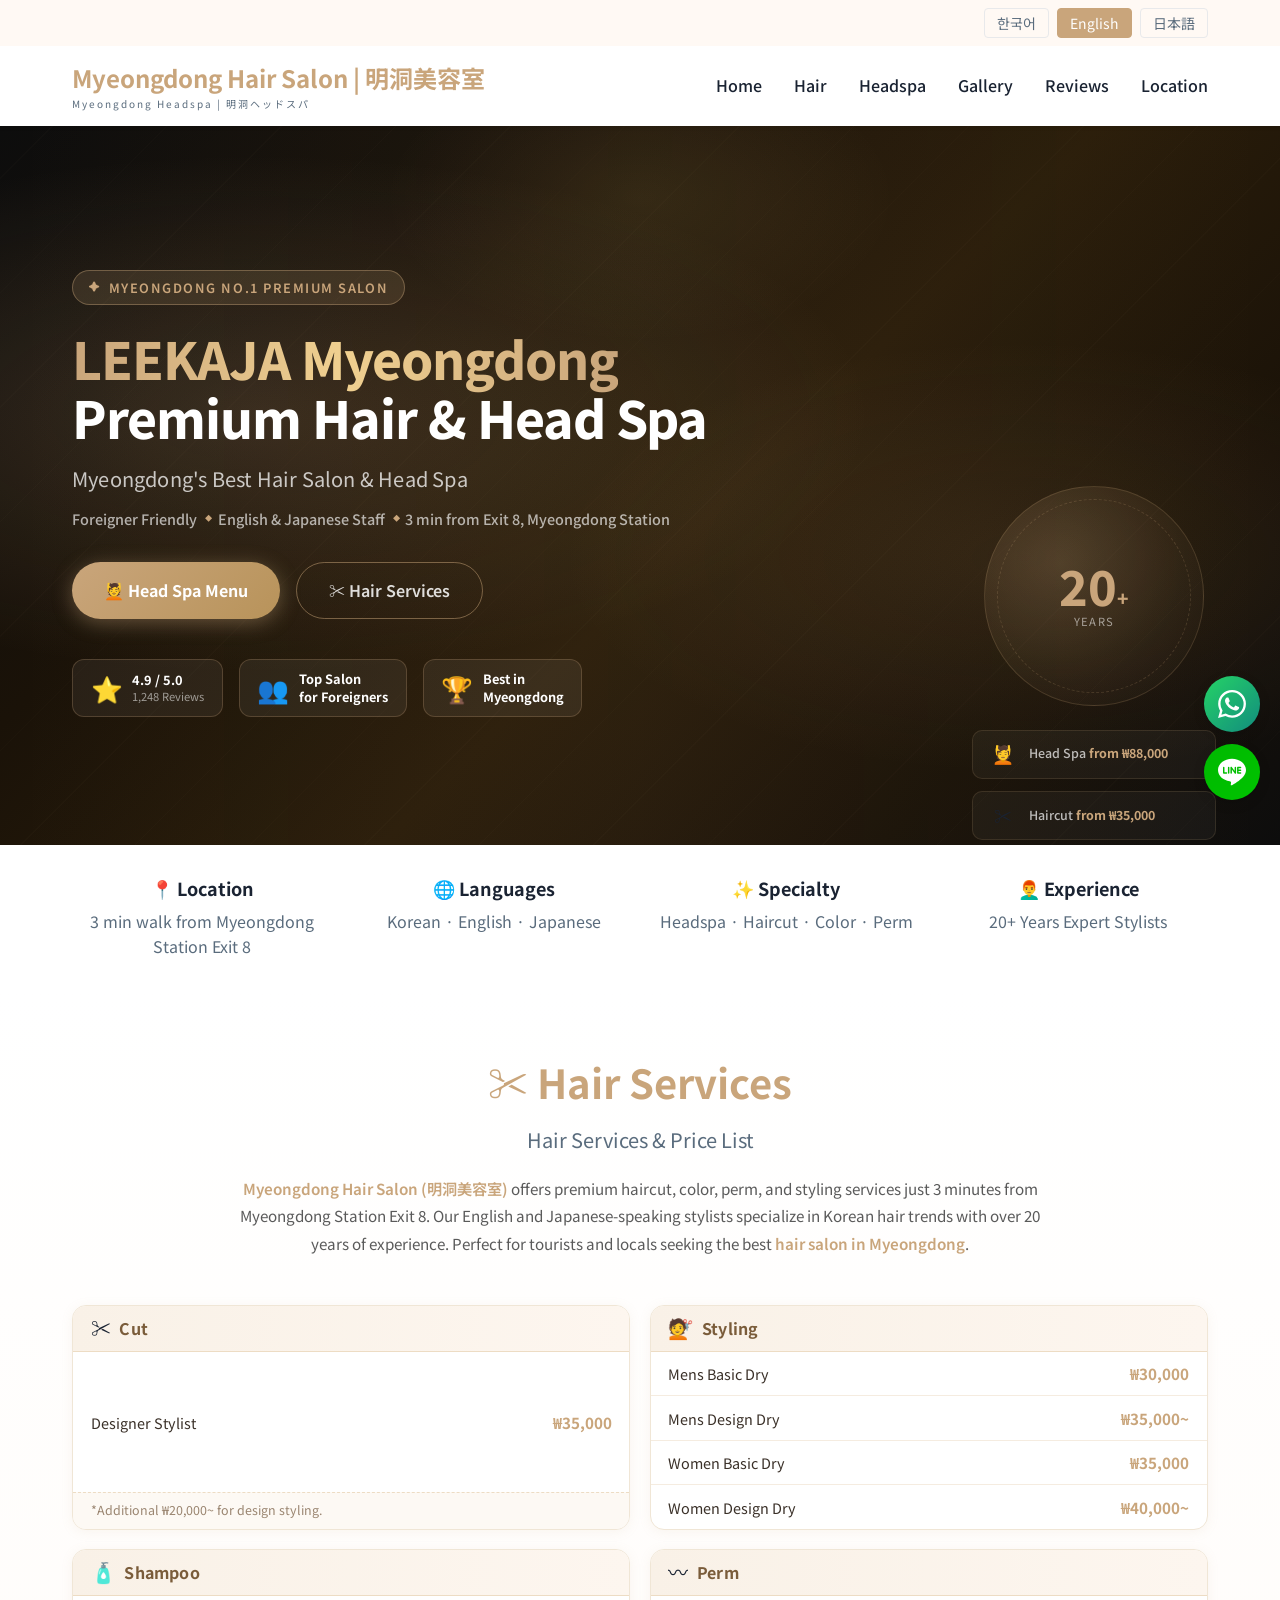
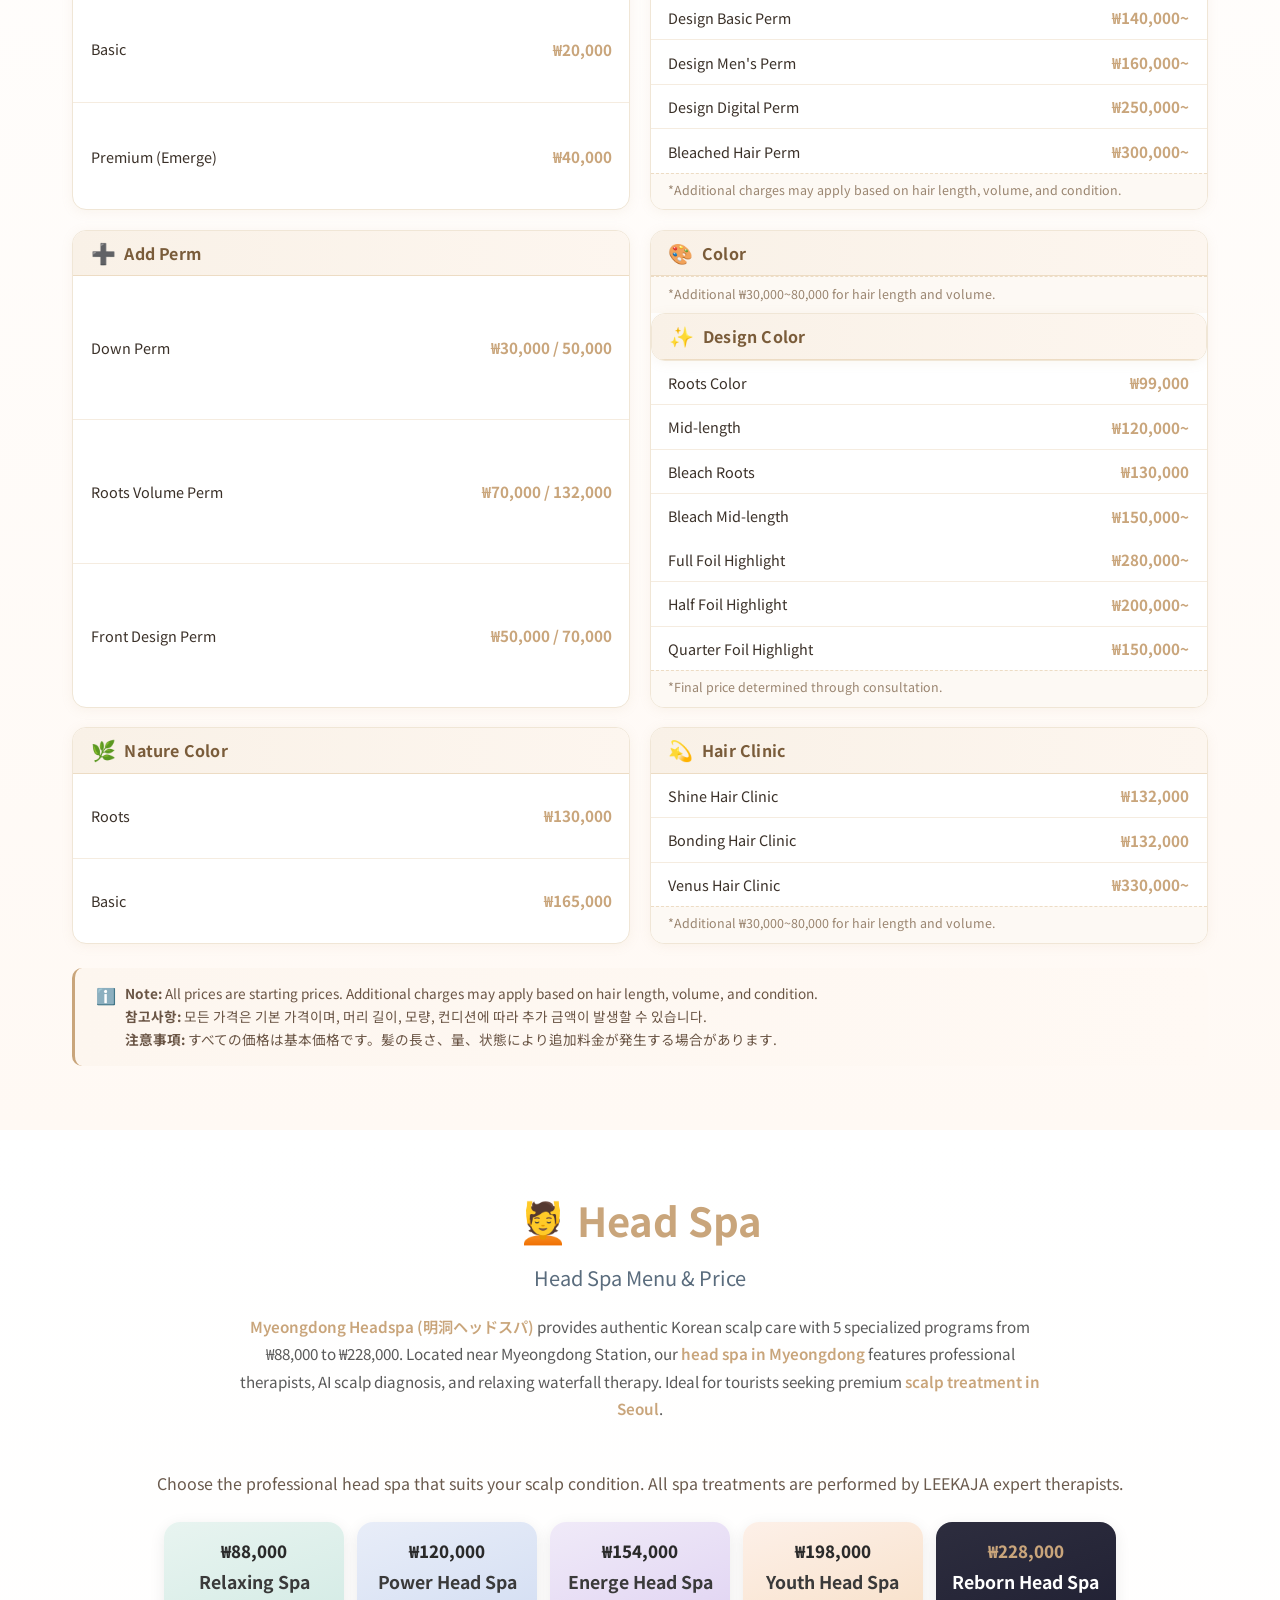
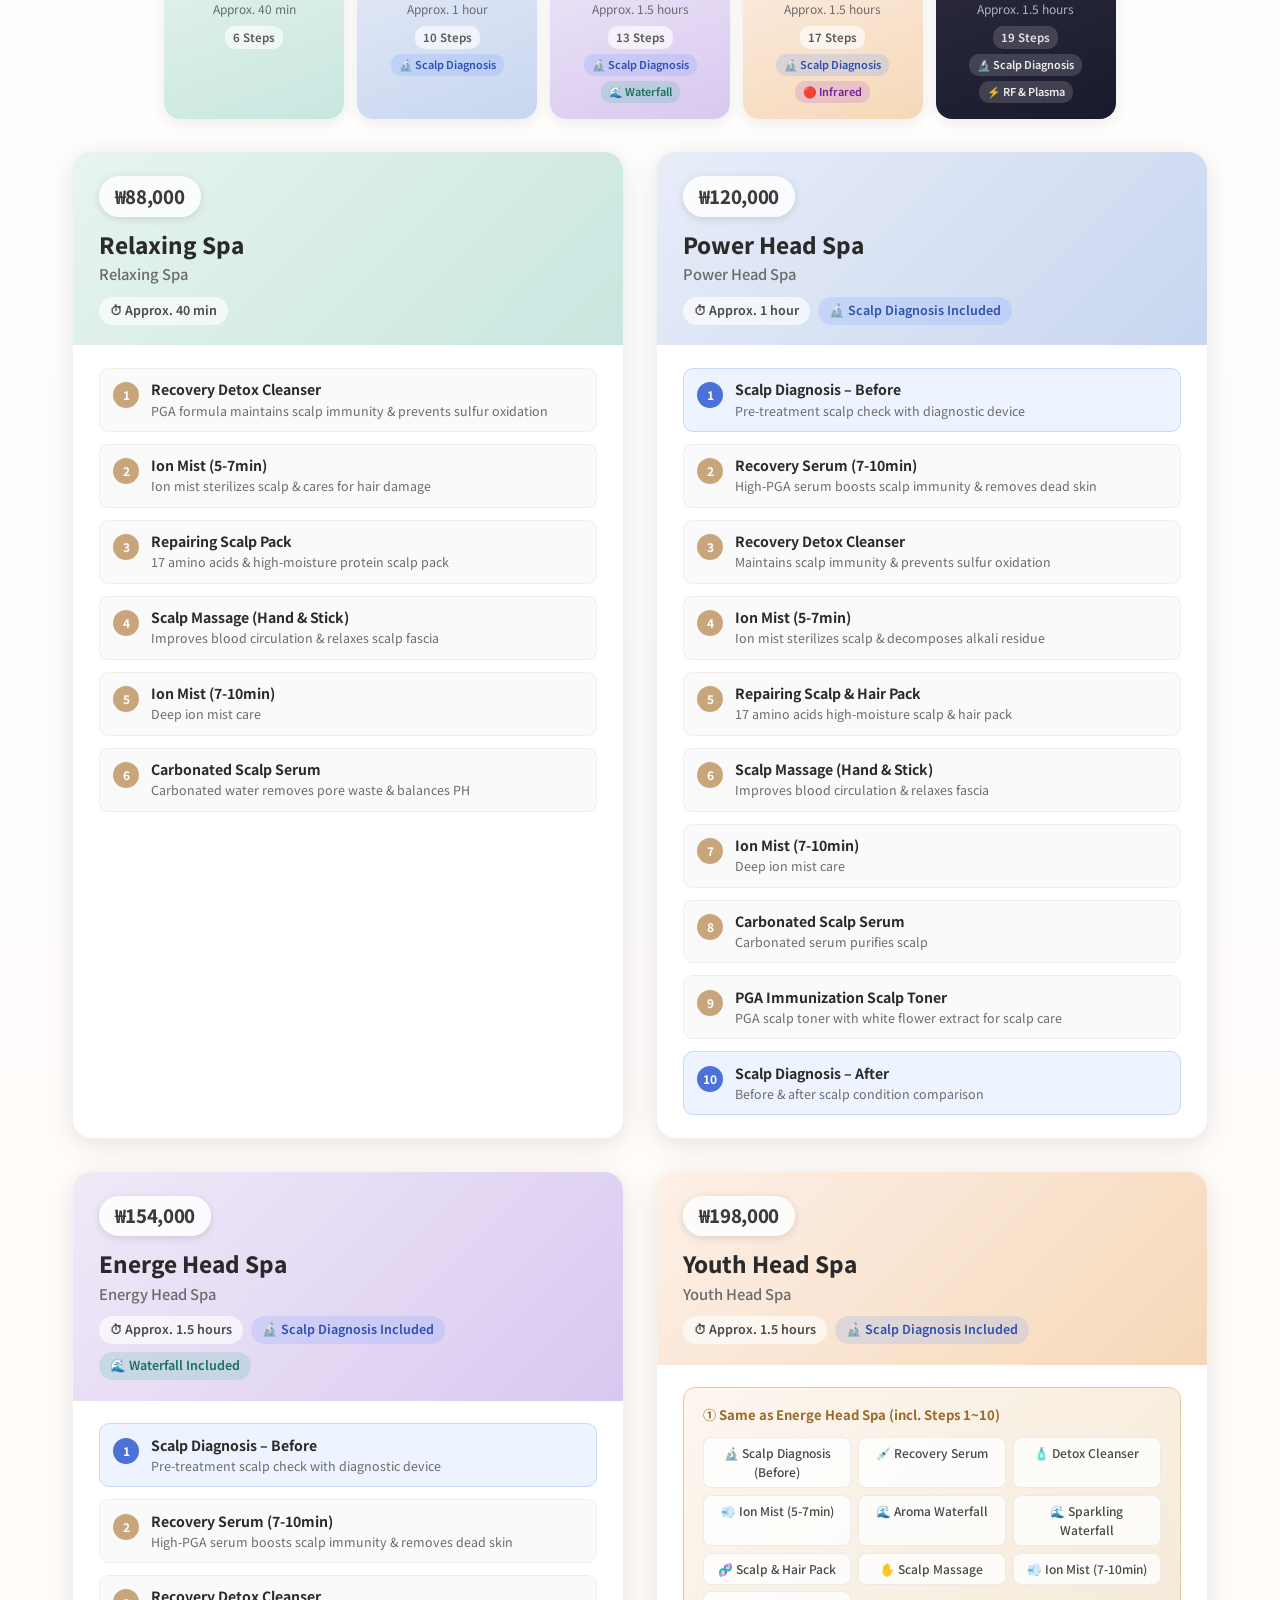
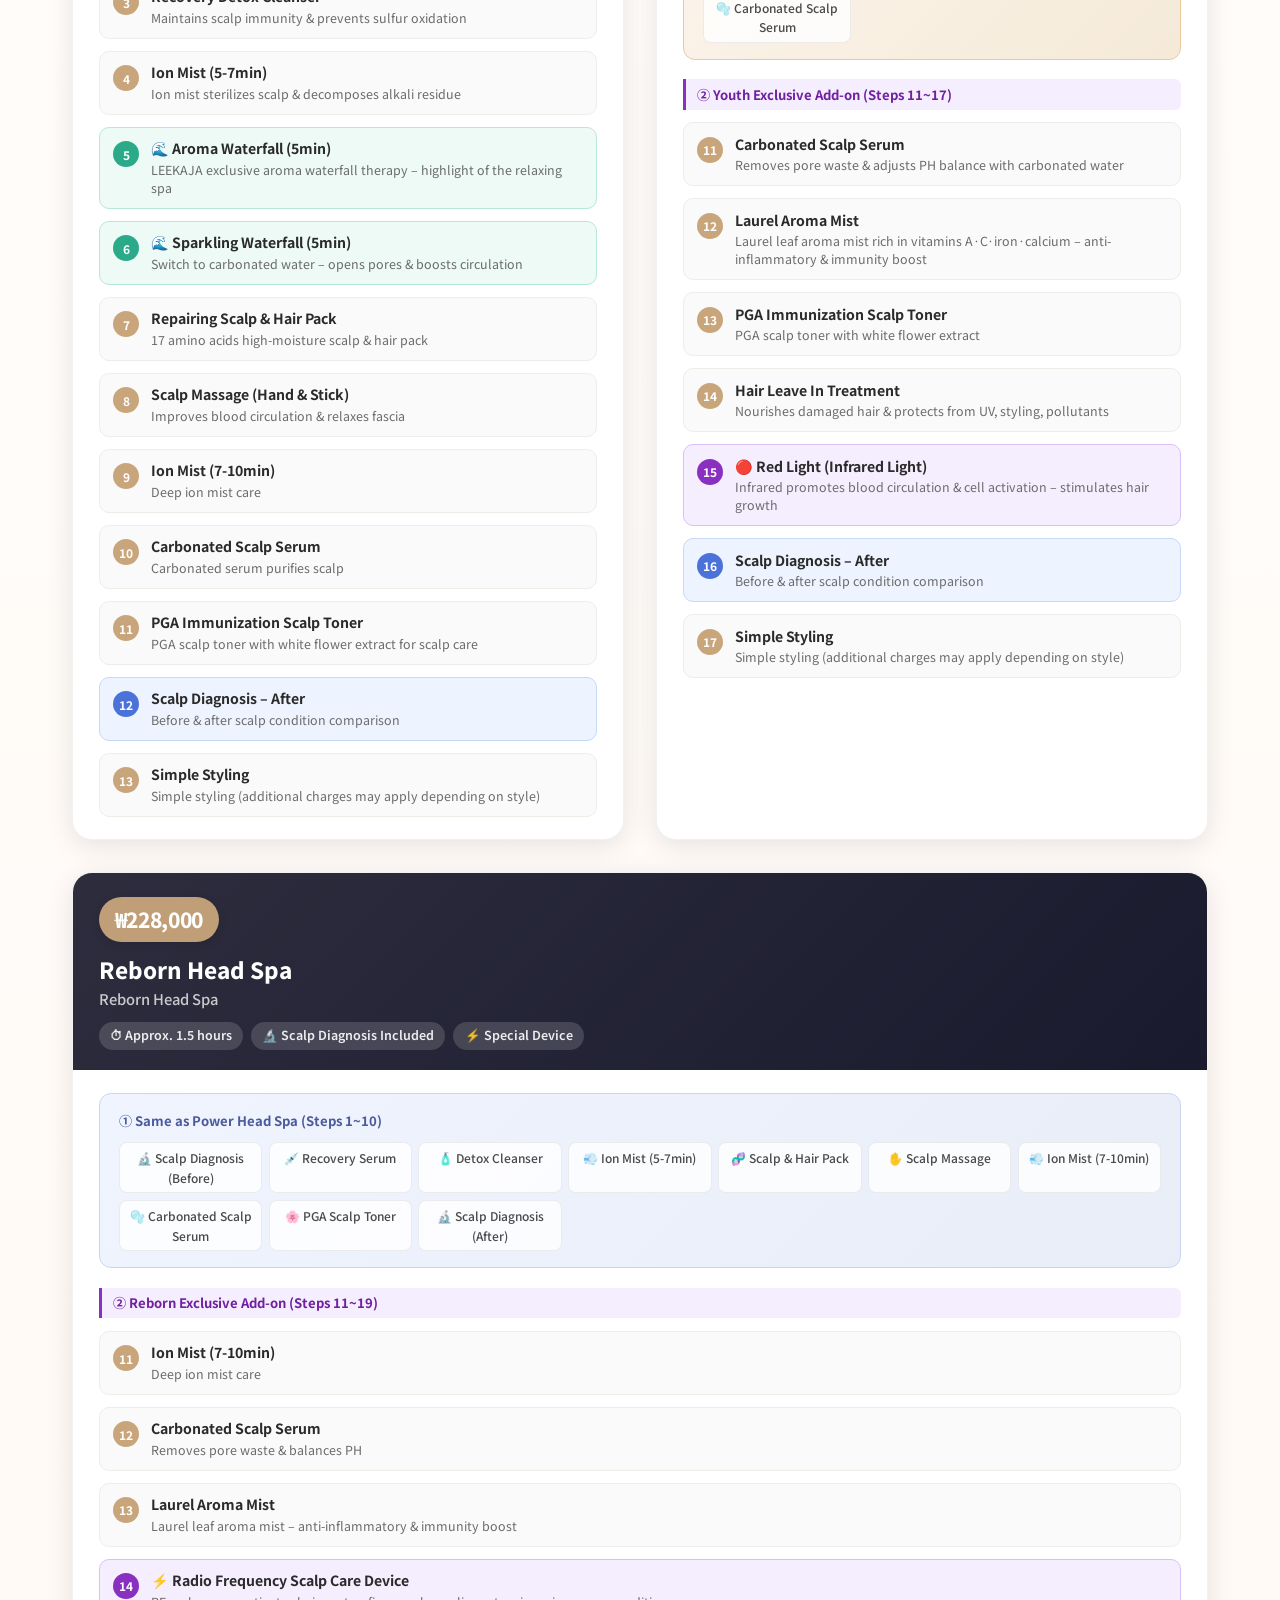
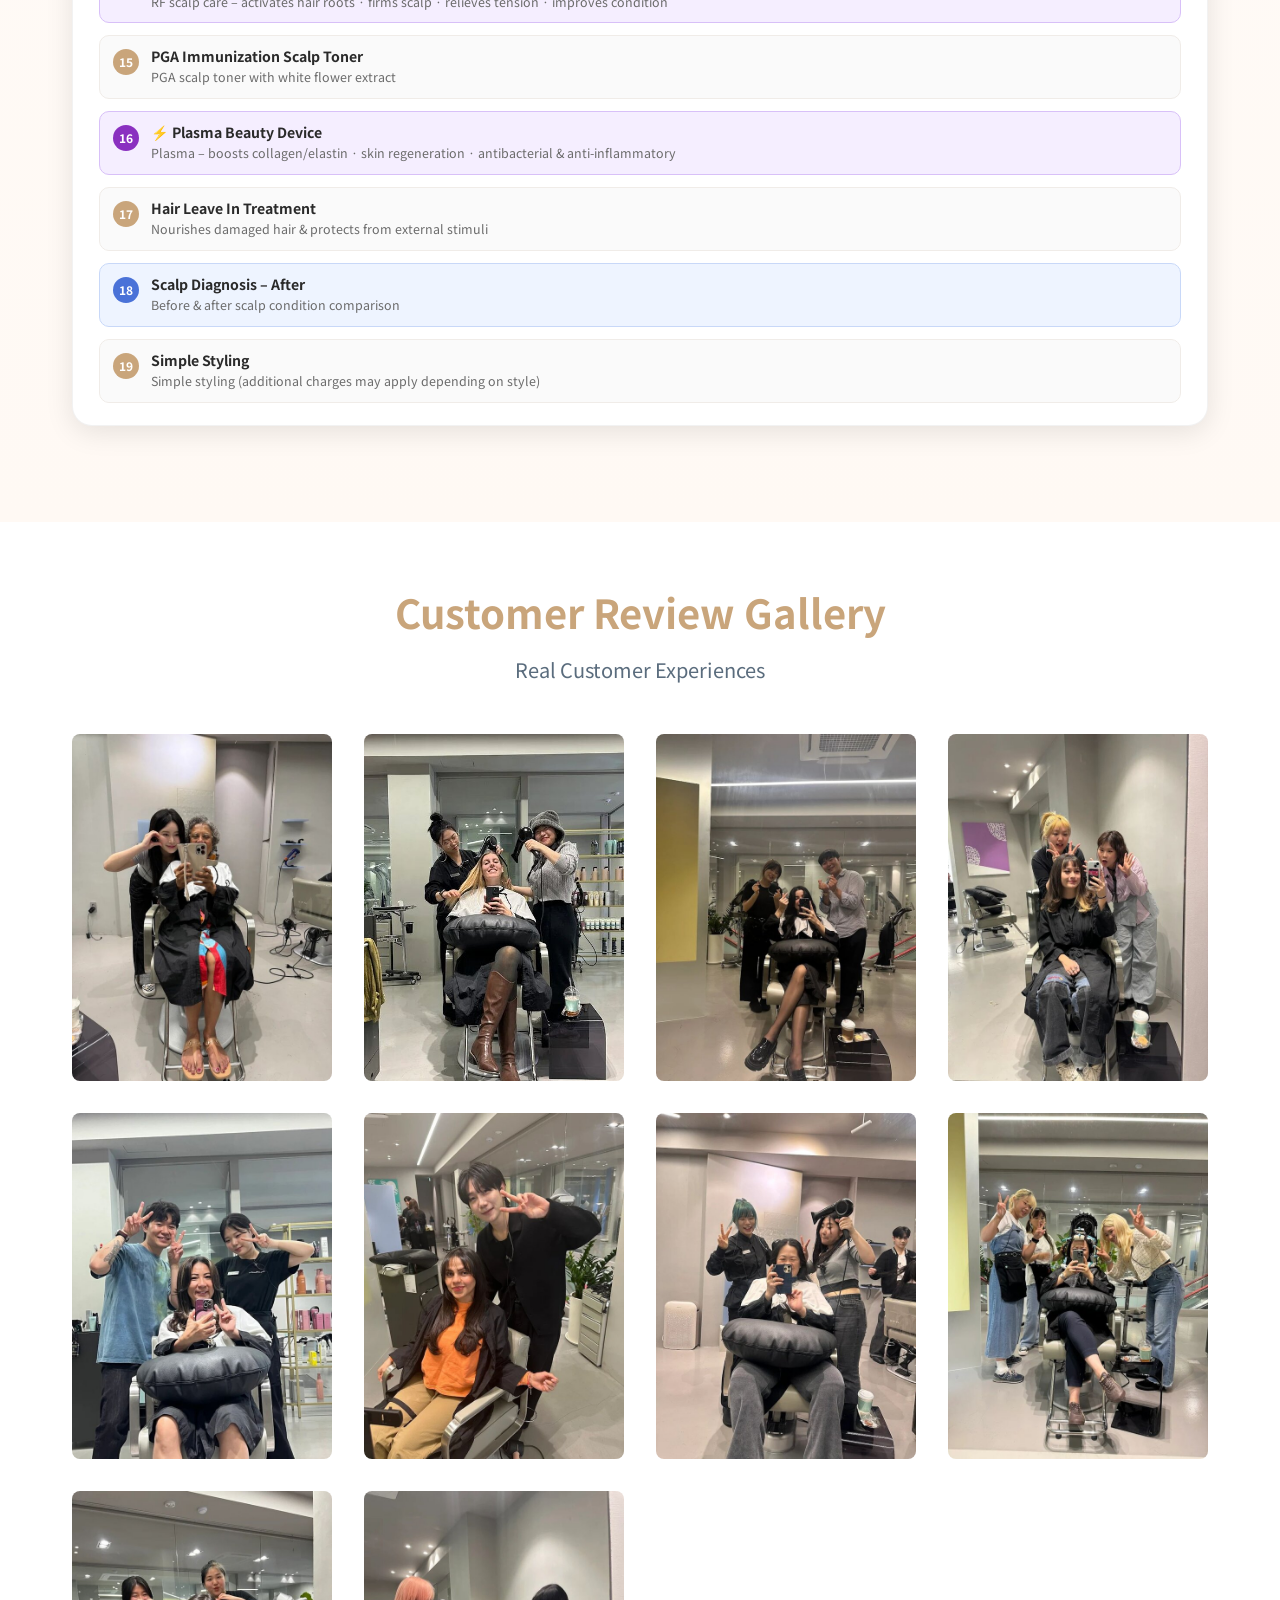
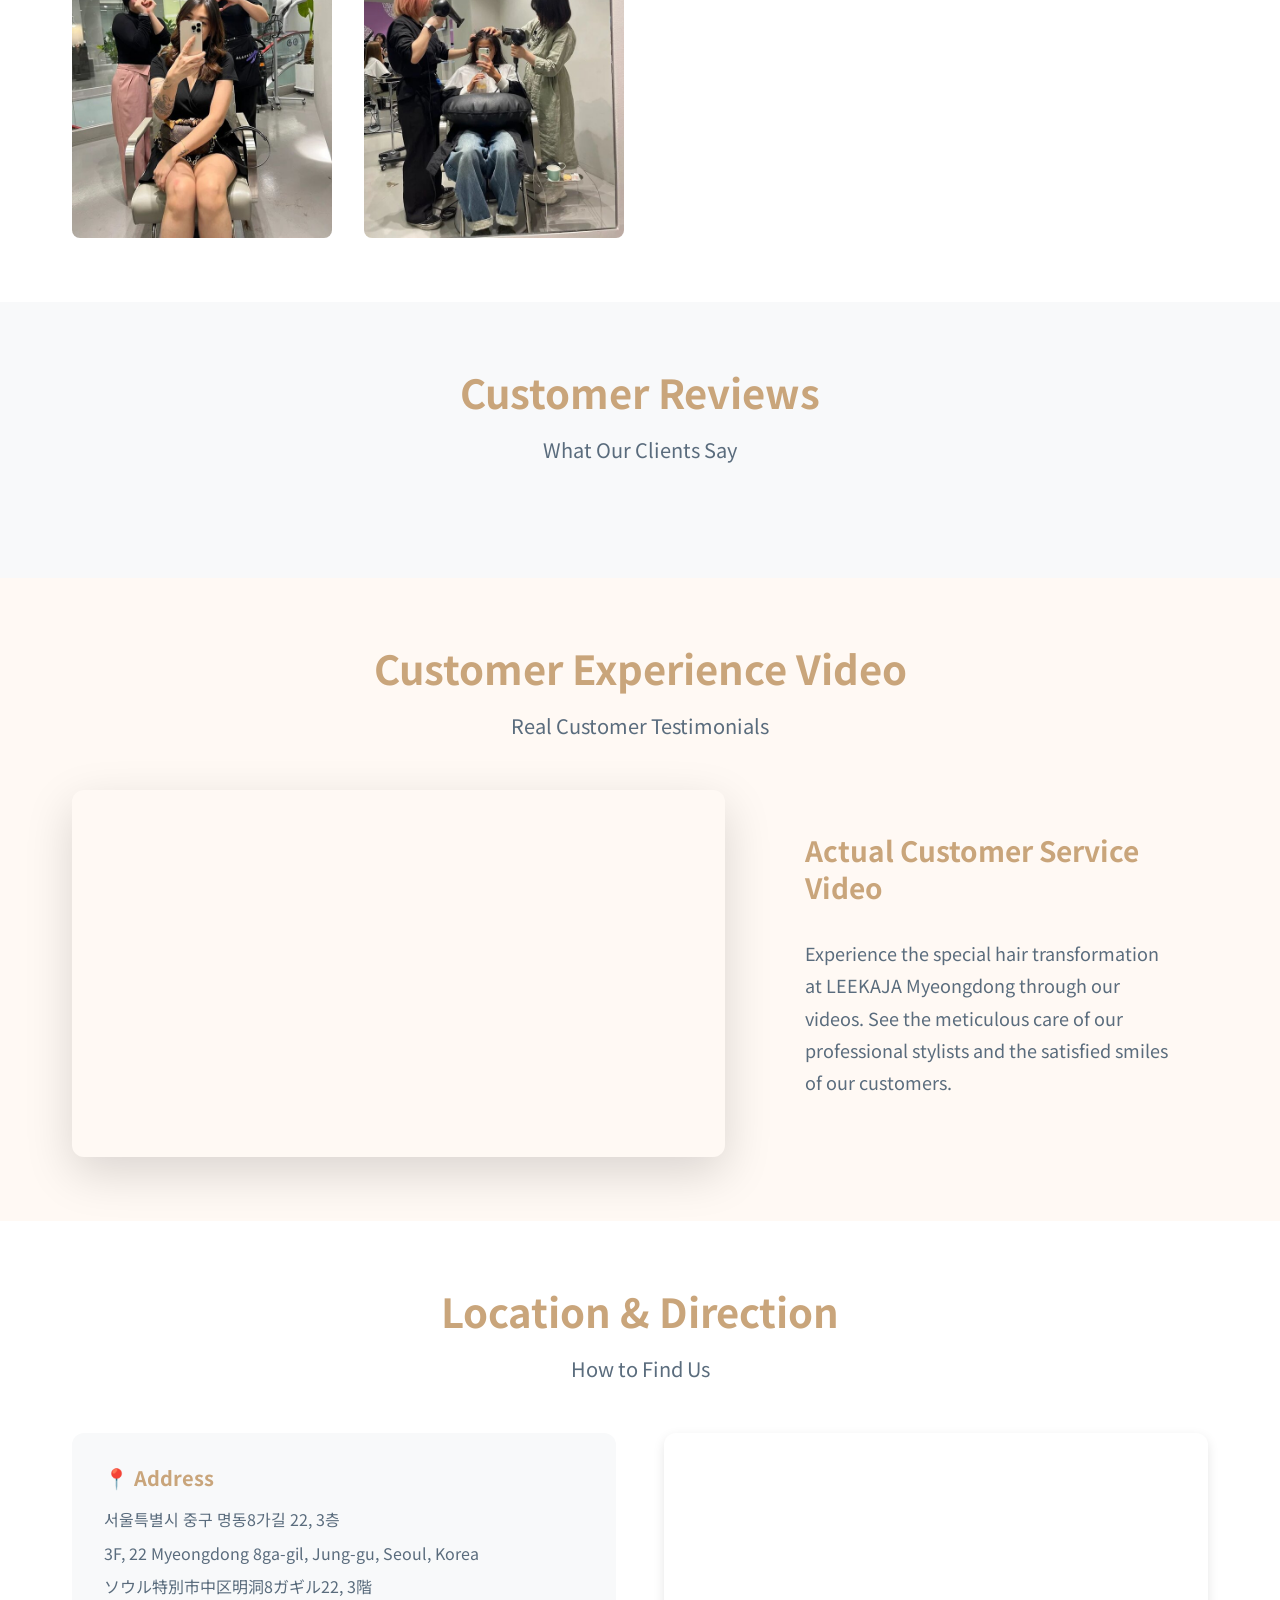
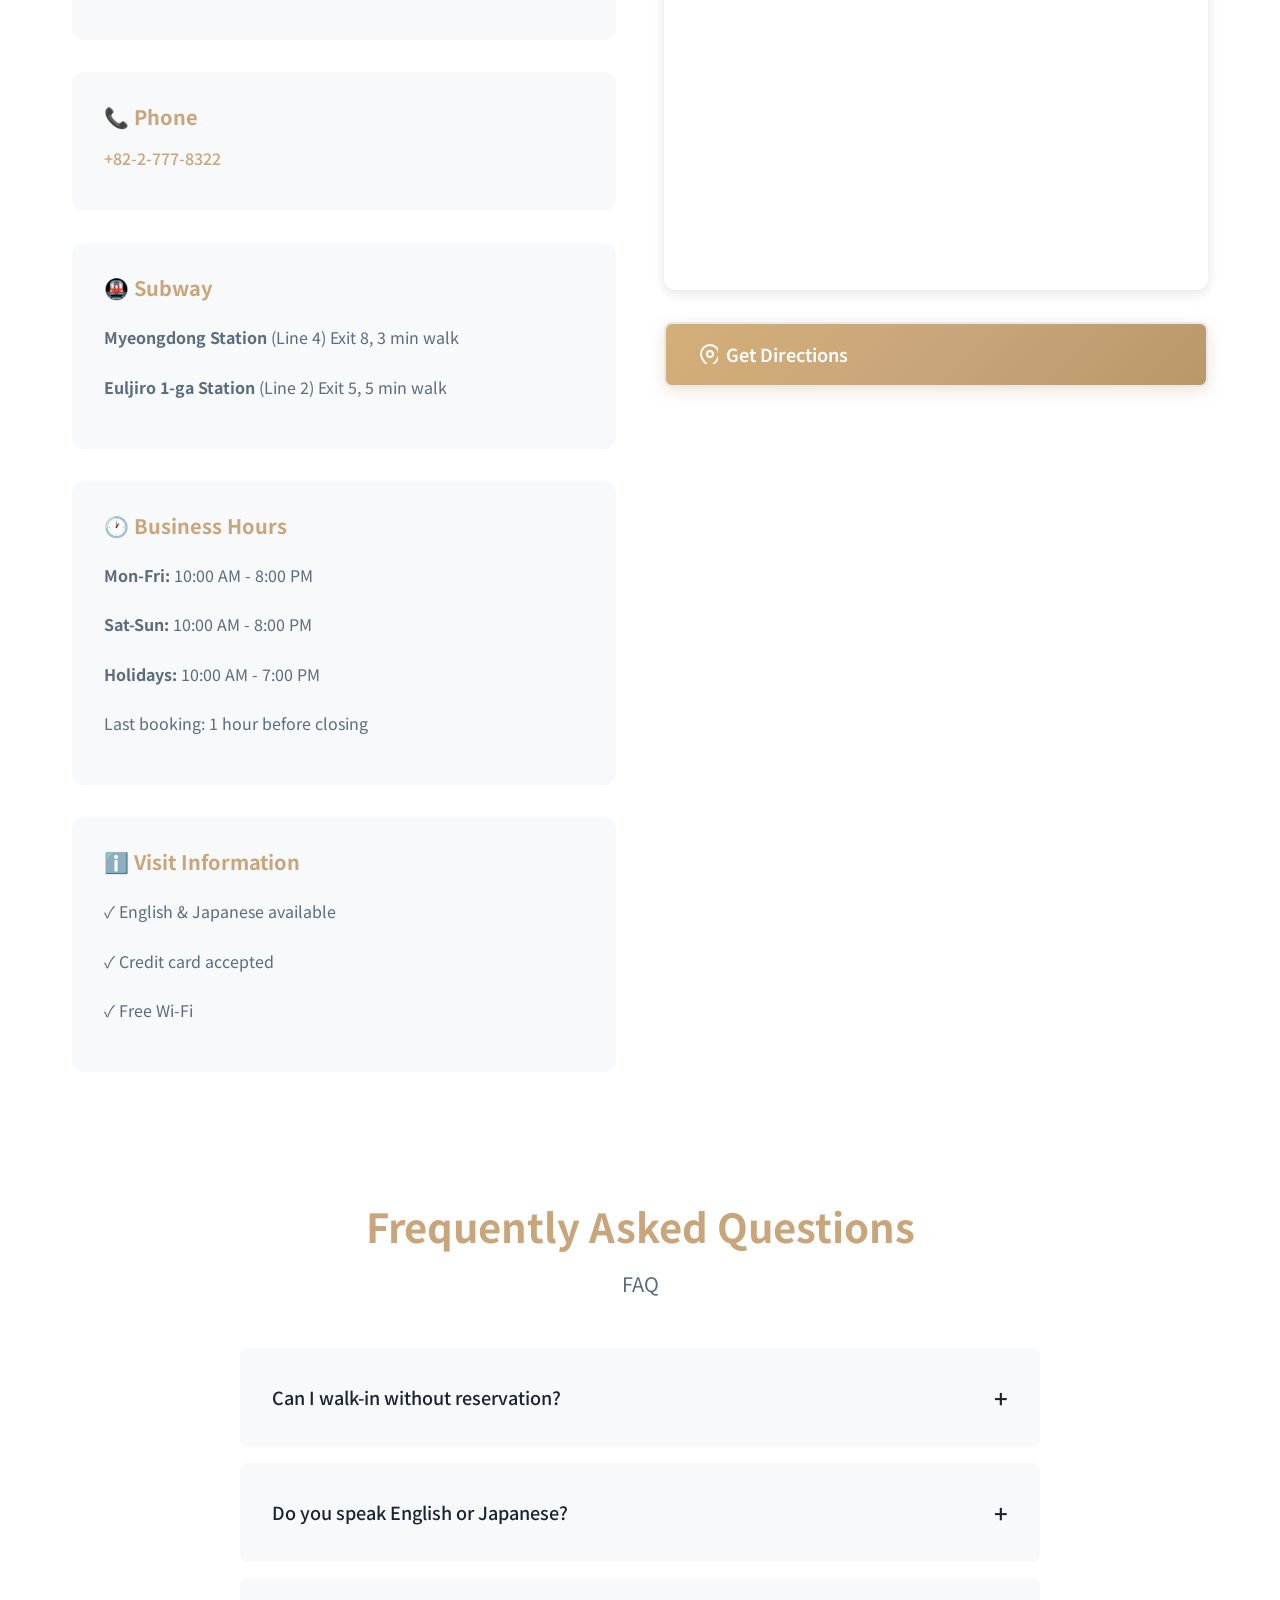
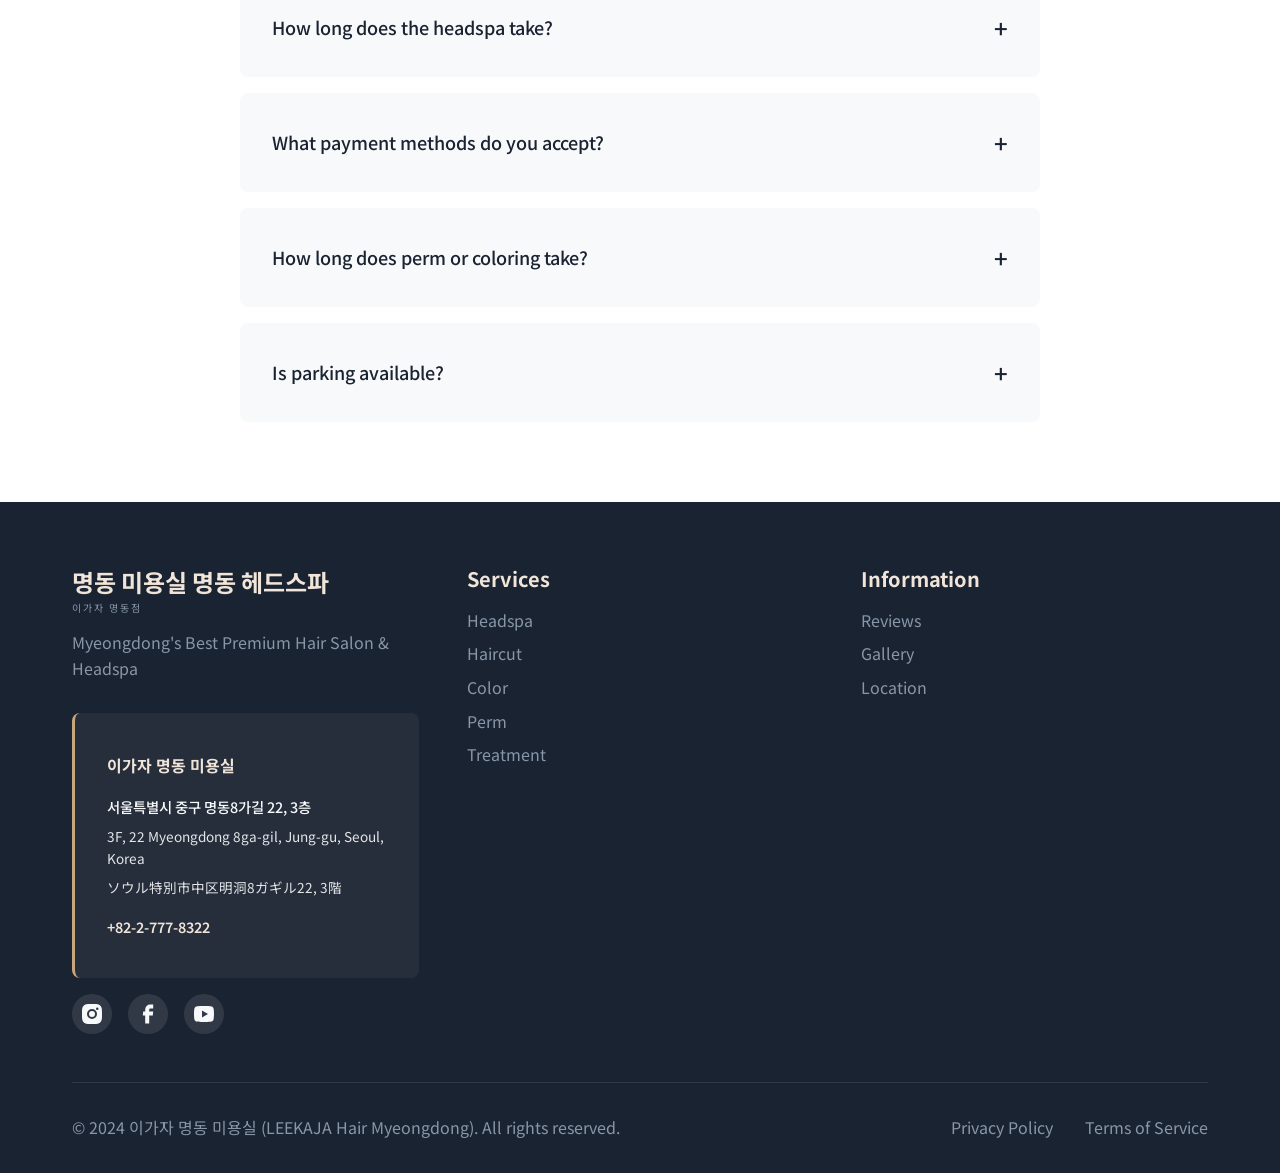
==== commit 81140751: "fix: 정적 리뷰 통계 제거, Elfsight 위젯만 유지 - 4.9/5.0, 566리뷰, 85% 재방문율 정적 표시 제거 - Elfsight Google Reviews 위젯이 " ====
--- a/index.html
+++ b/index.html
@@ -1360,23 +1360,9 @@
             <div class="section-header">
                 <h2 class="section-title" data-i18n="reviews-title">고객 후기</h2>
                 <p class="section-subtitle" data-i18n="reviews-subtitle">Customer Reviews</p>
-                <div class="reviews-stats">
-                    <div class="stat">
-                        <span class="stat-number">4.9</span>
-                        <span class="stat-label">/5.0</span>
-                    </div>
-                    <div class="stat">
-                        <span class="stat-number">566</span>
-                        <span class="stat-label" data-i18n="reviews-count">리뷰</span>
-                    </div>
-                    <div class="stat">
-                        <span class="stat-number">85%</span>
-                        <span class="stat-label" data-i18n="reviews-return">재방문율</span>
-                    </div>
-                </div>
-            </div>
-
-            <!-- Elfsight Google Reviews Widget -->
+            </div>
+
+            <!-- Elfsight Google Reviews Widget (Auto-syncs with Google Maps) -->
             <div class="google-reviews-widget">
                 <script src="https://elfsightcdn.com/platform.js" async></script>
                 <div class="elfsight-app-e1115434-67c4-459a-9c44-fafa4a721ae9" data-elfsight-app-lazy></div>
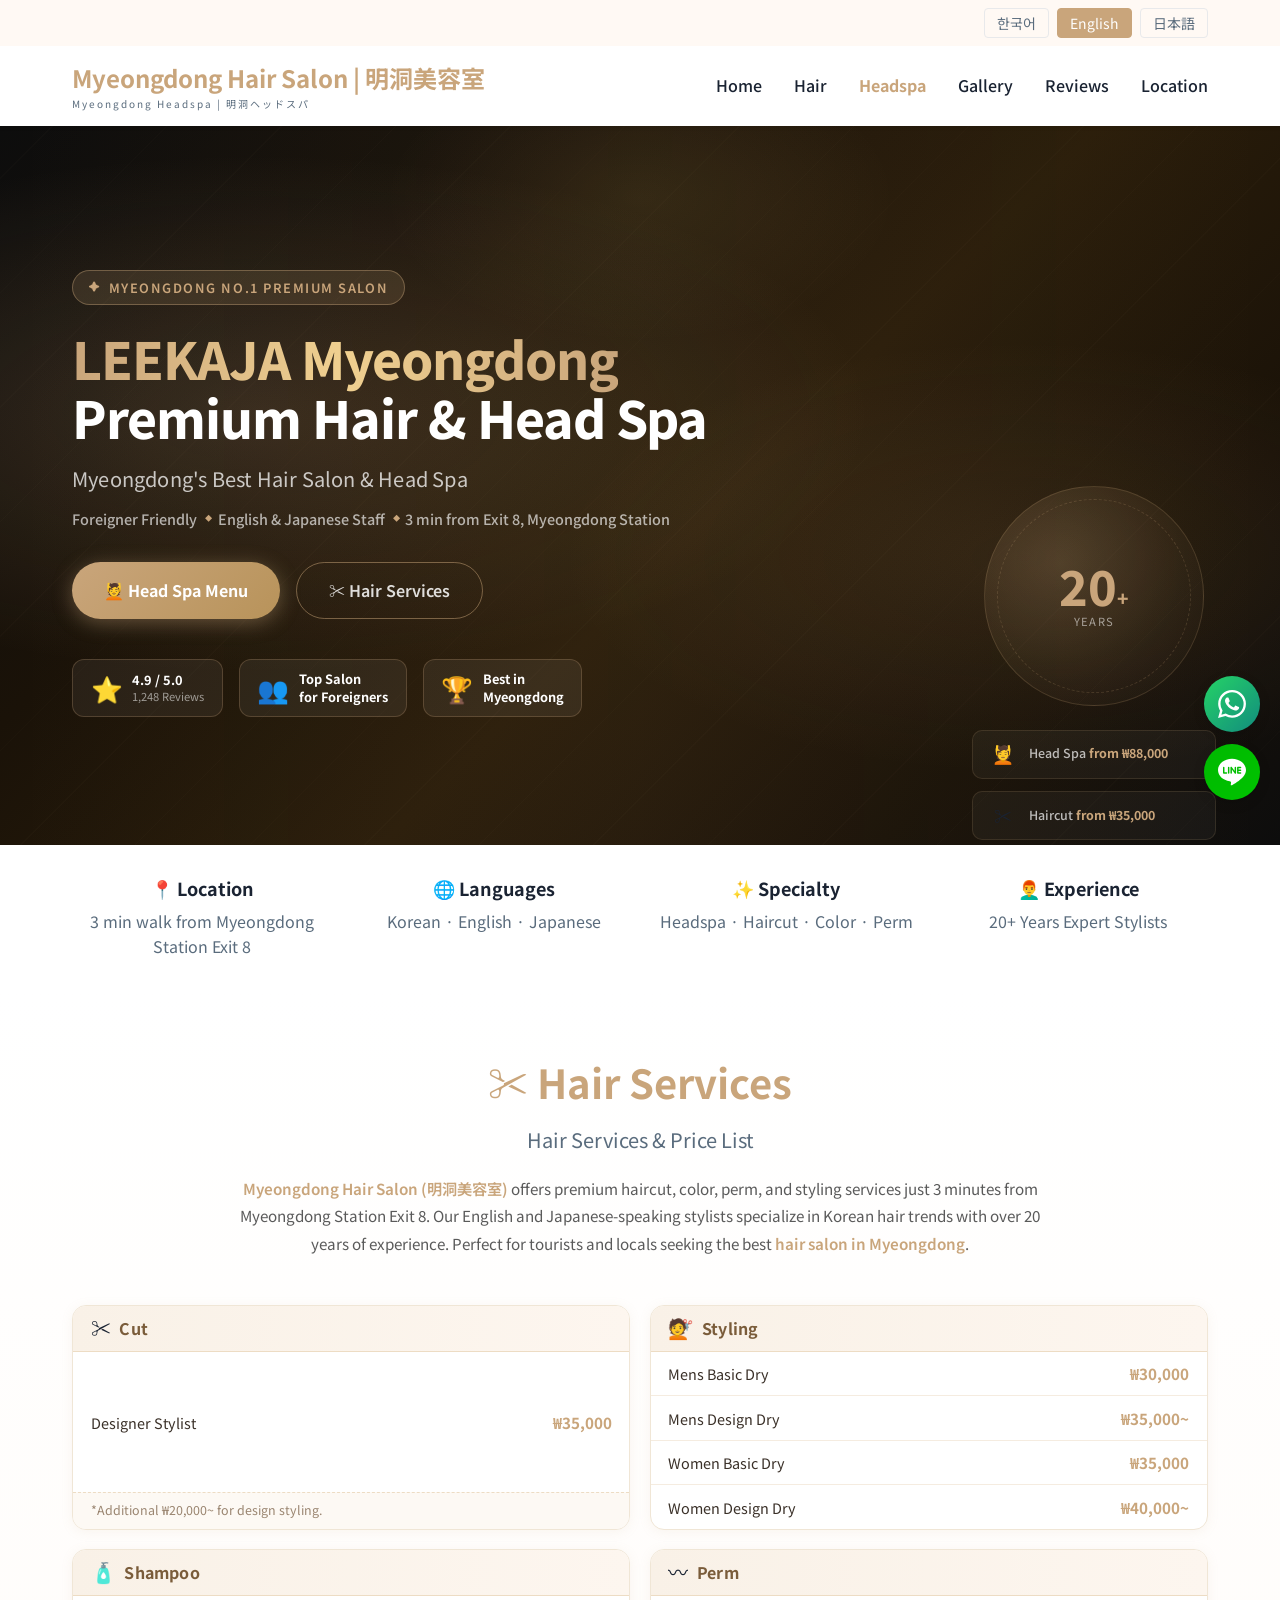
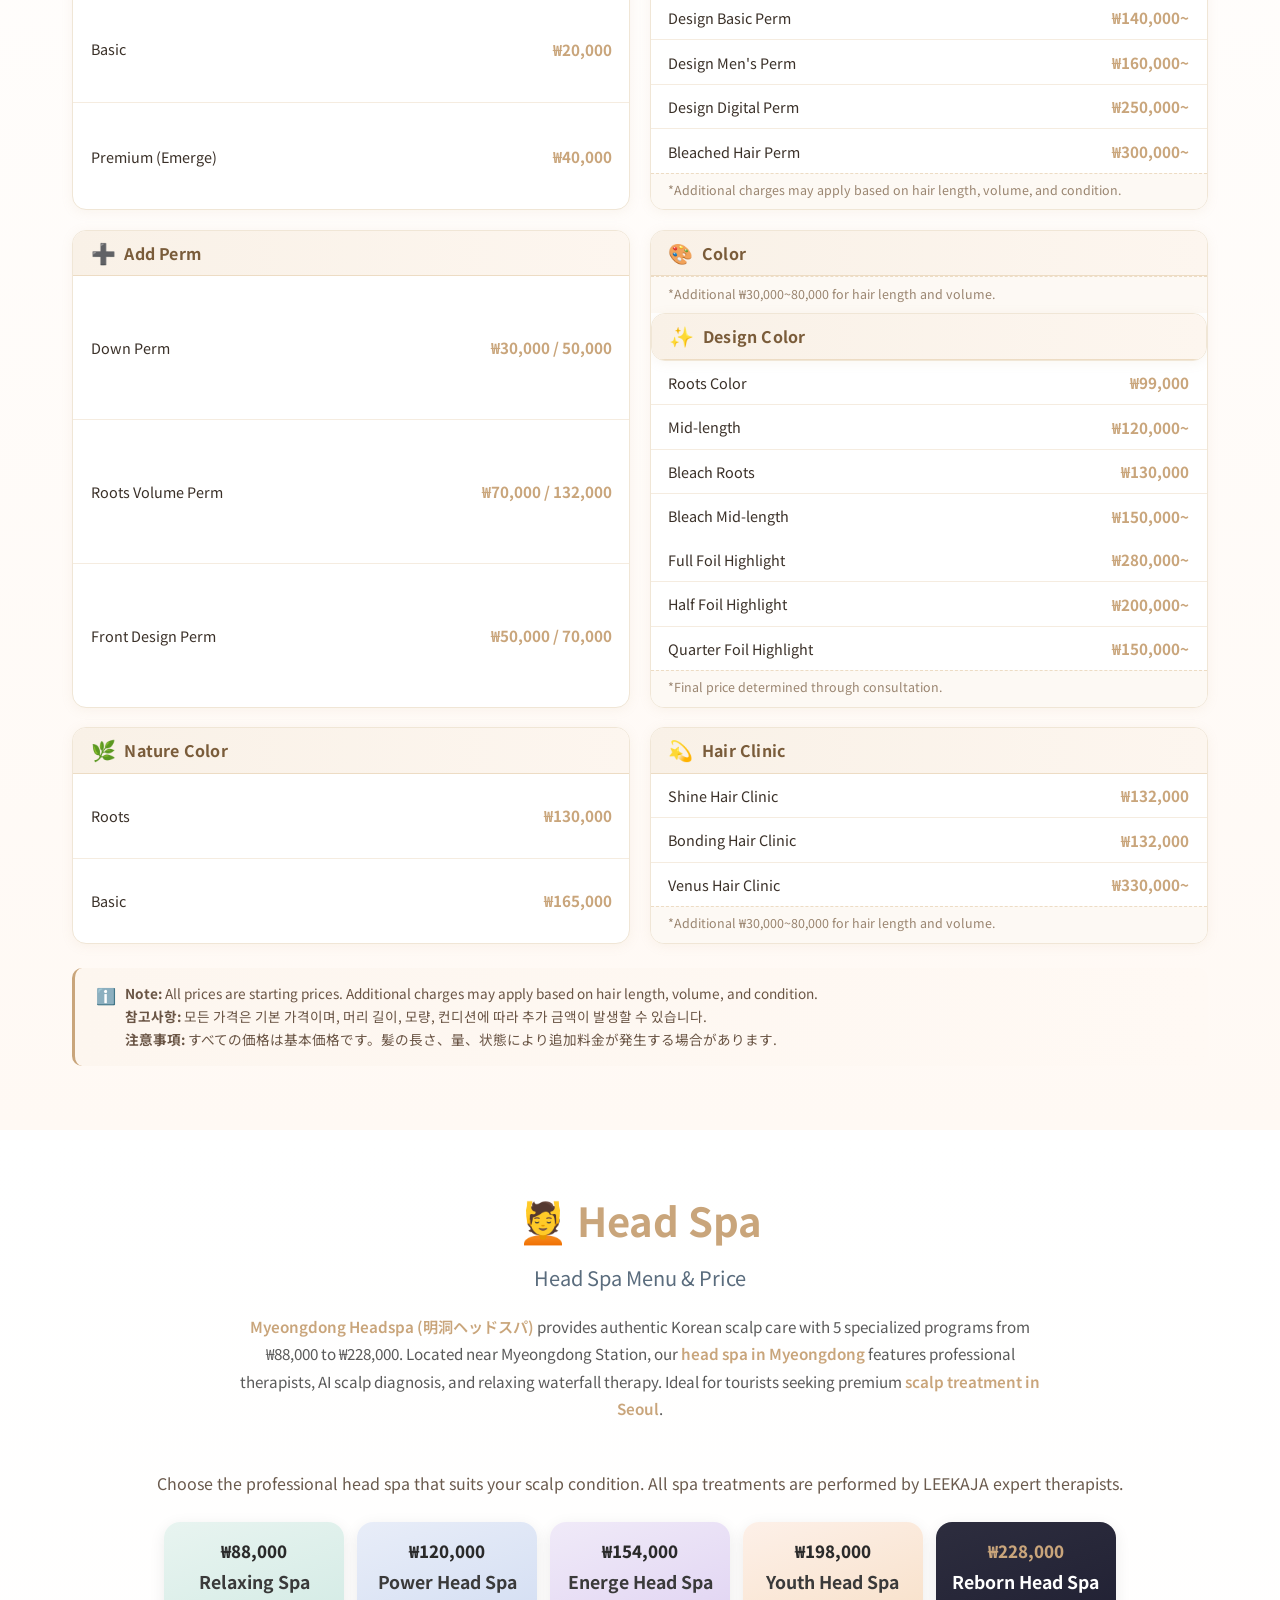
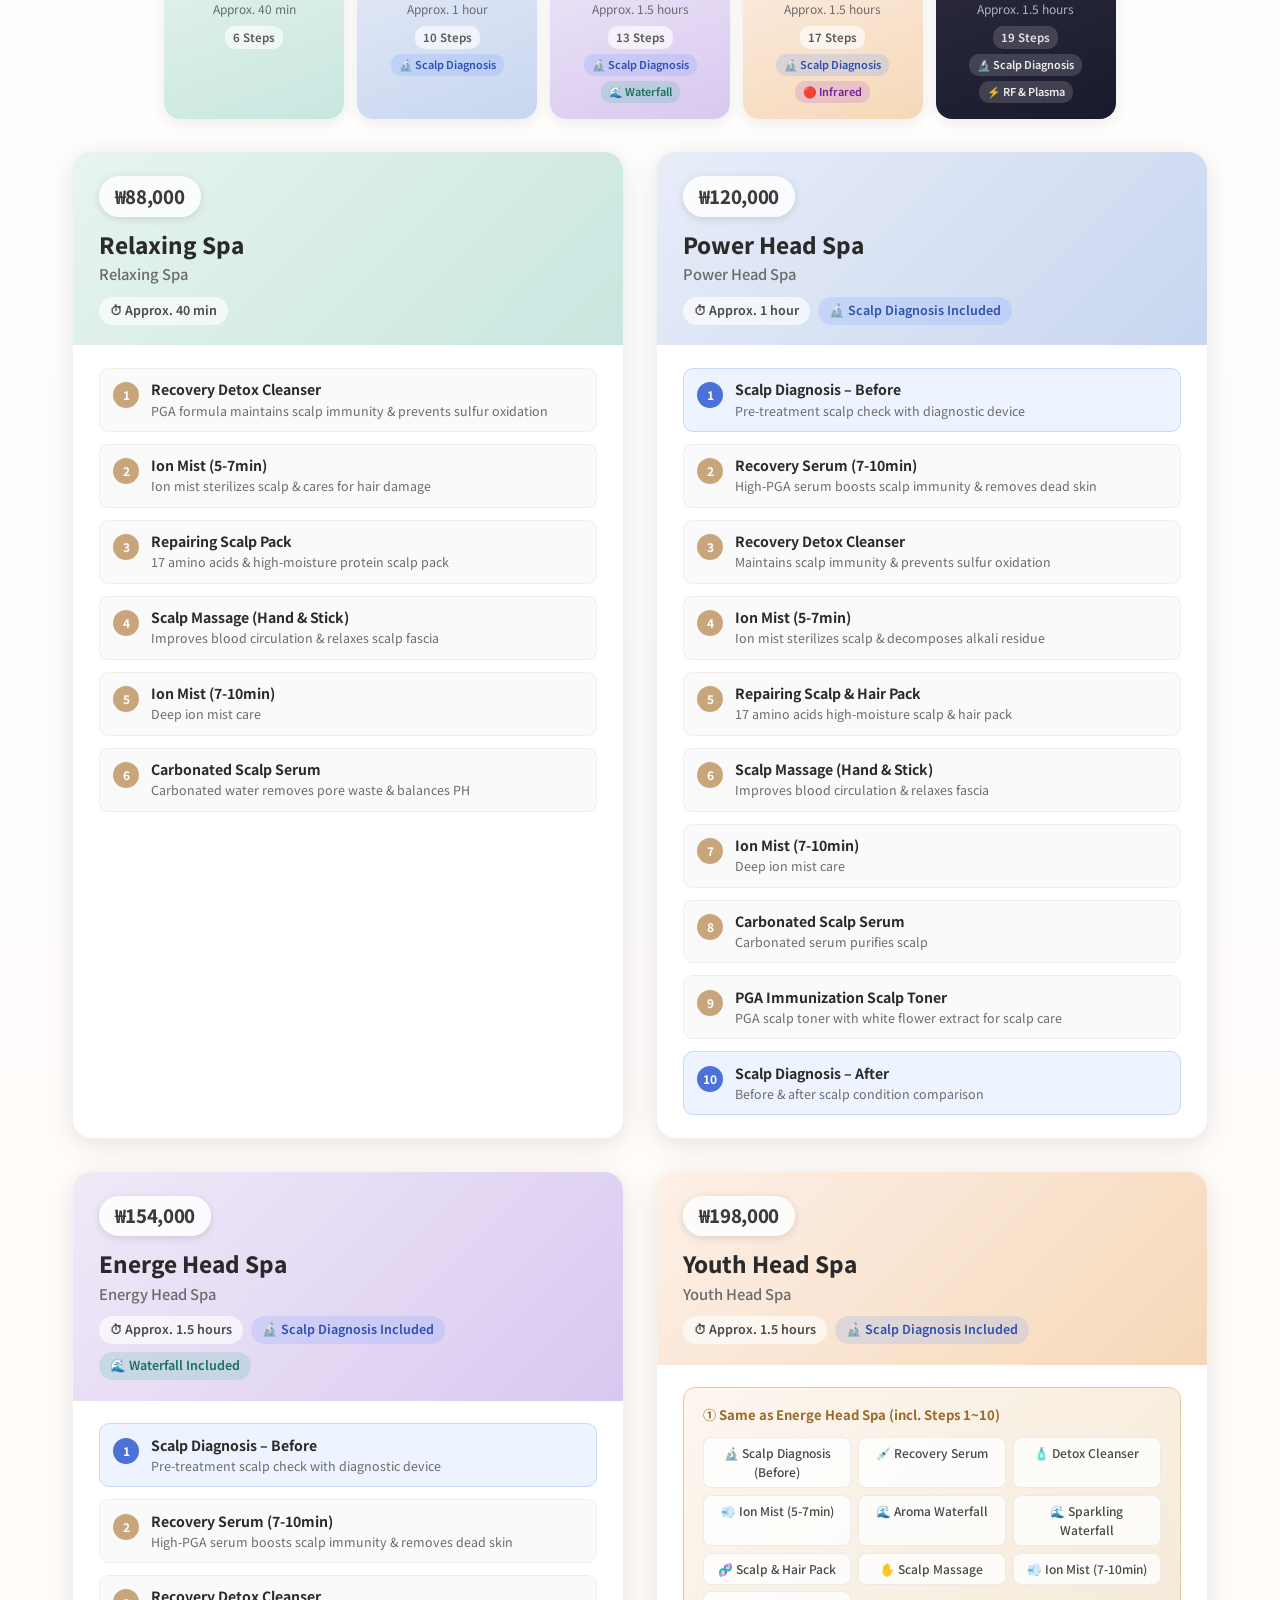
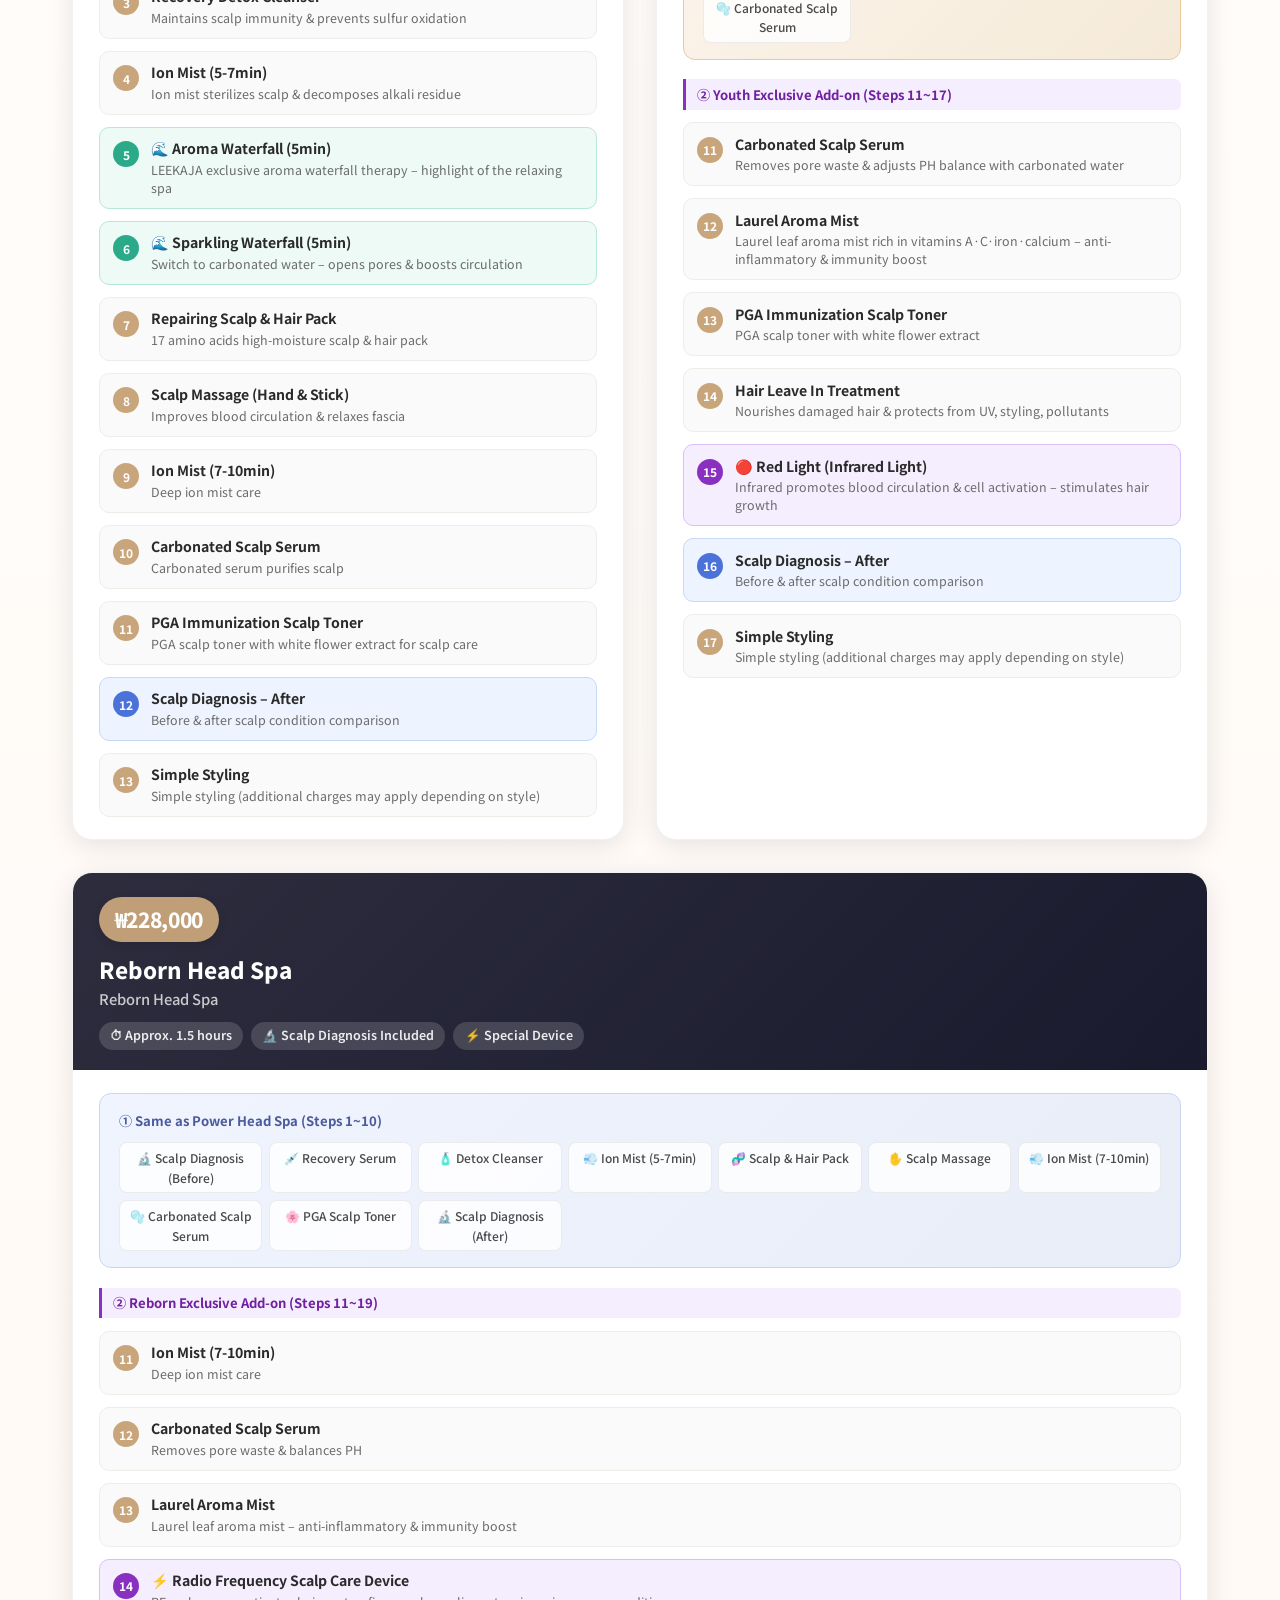
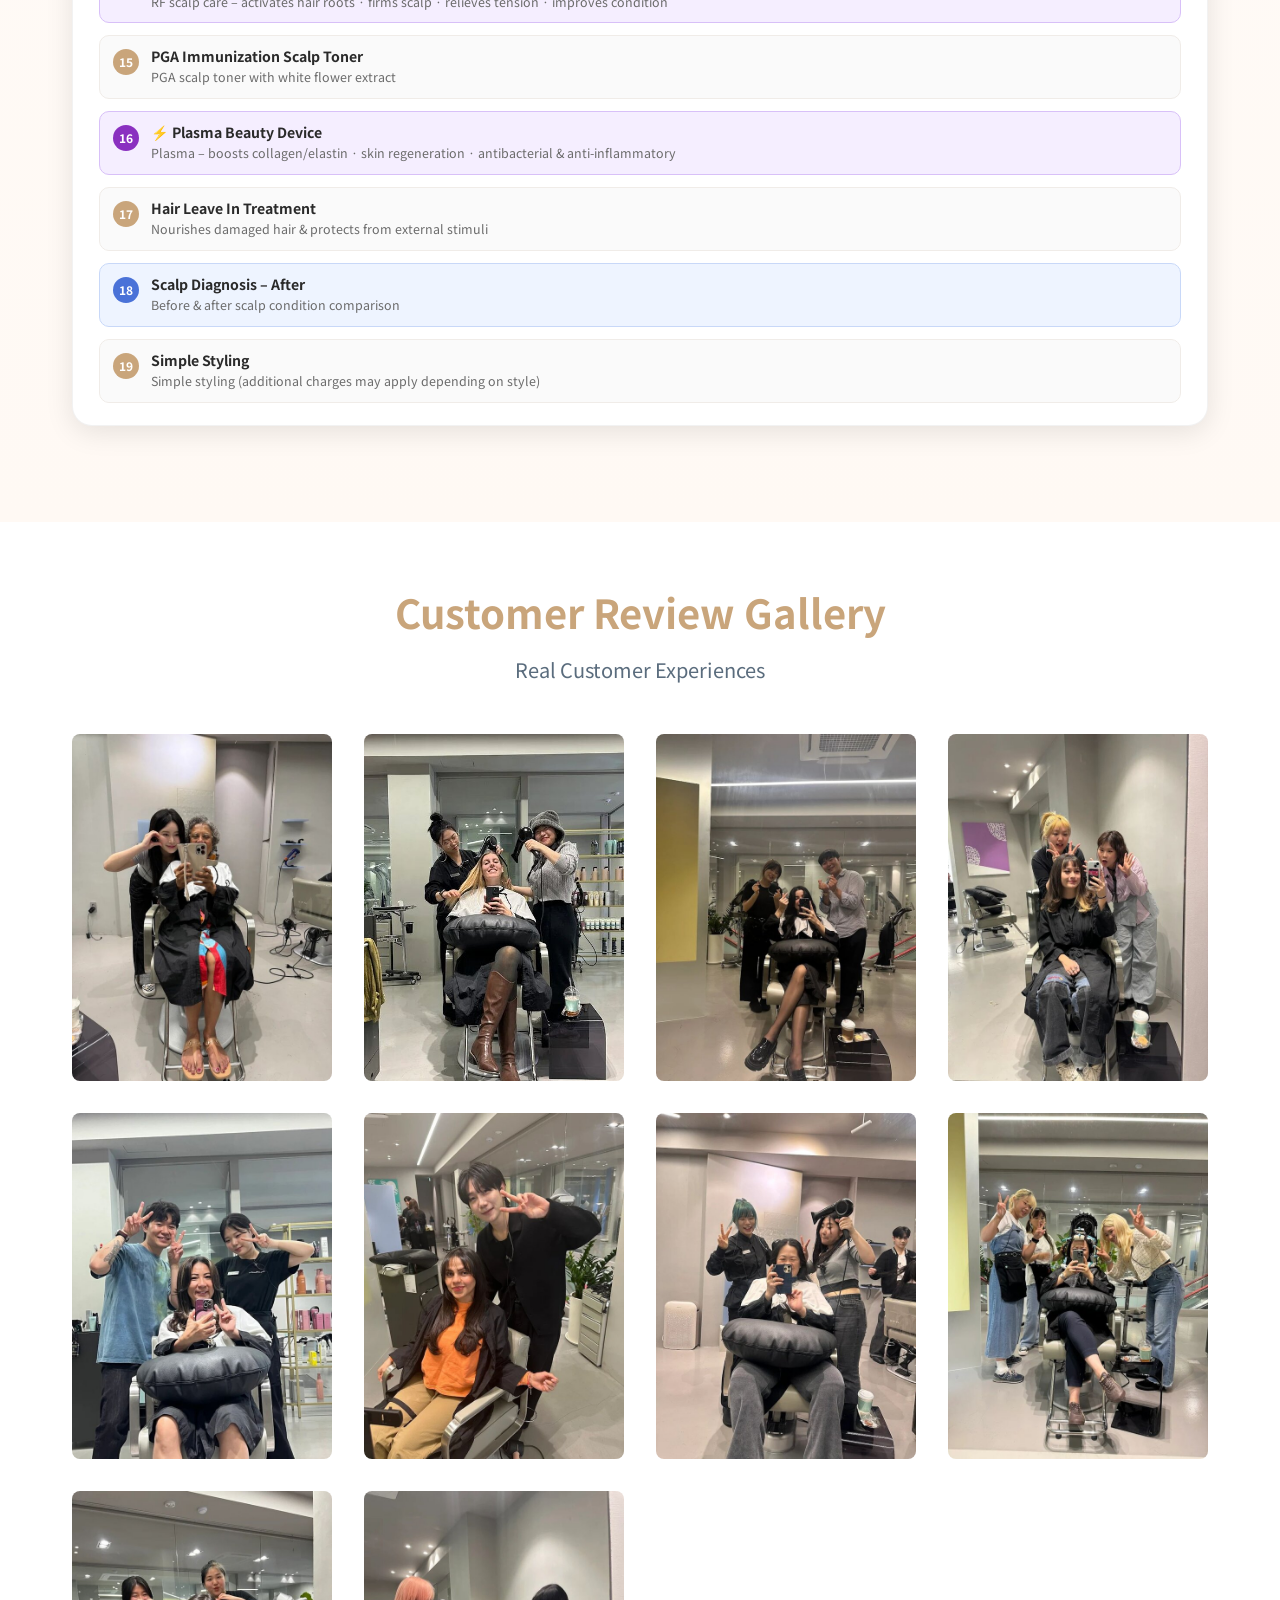
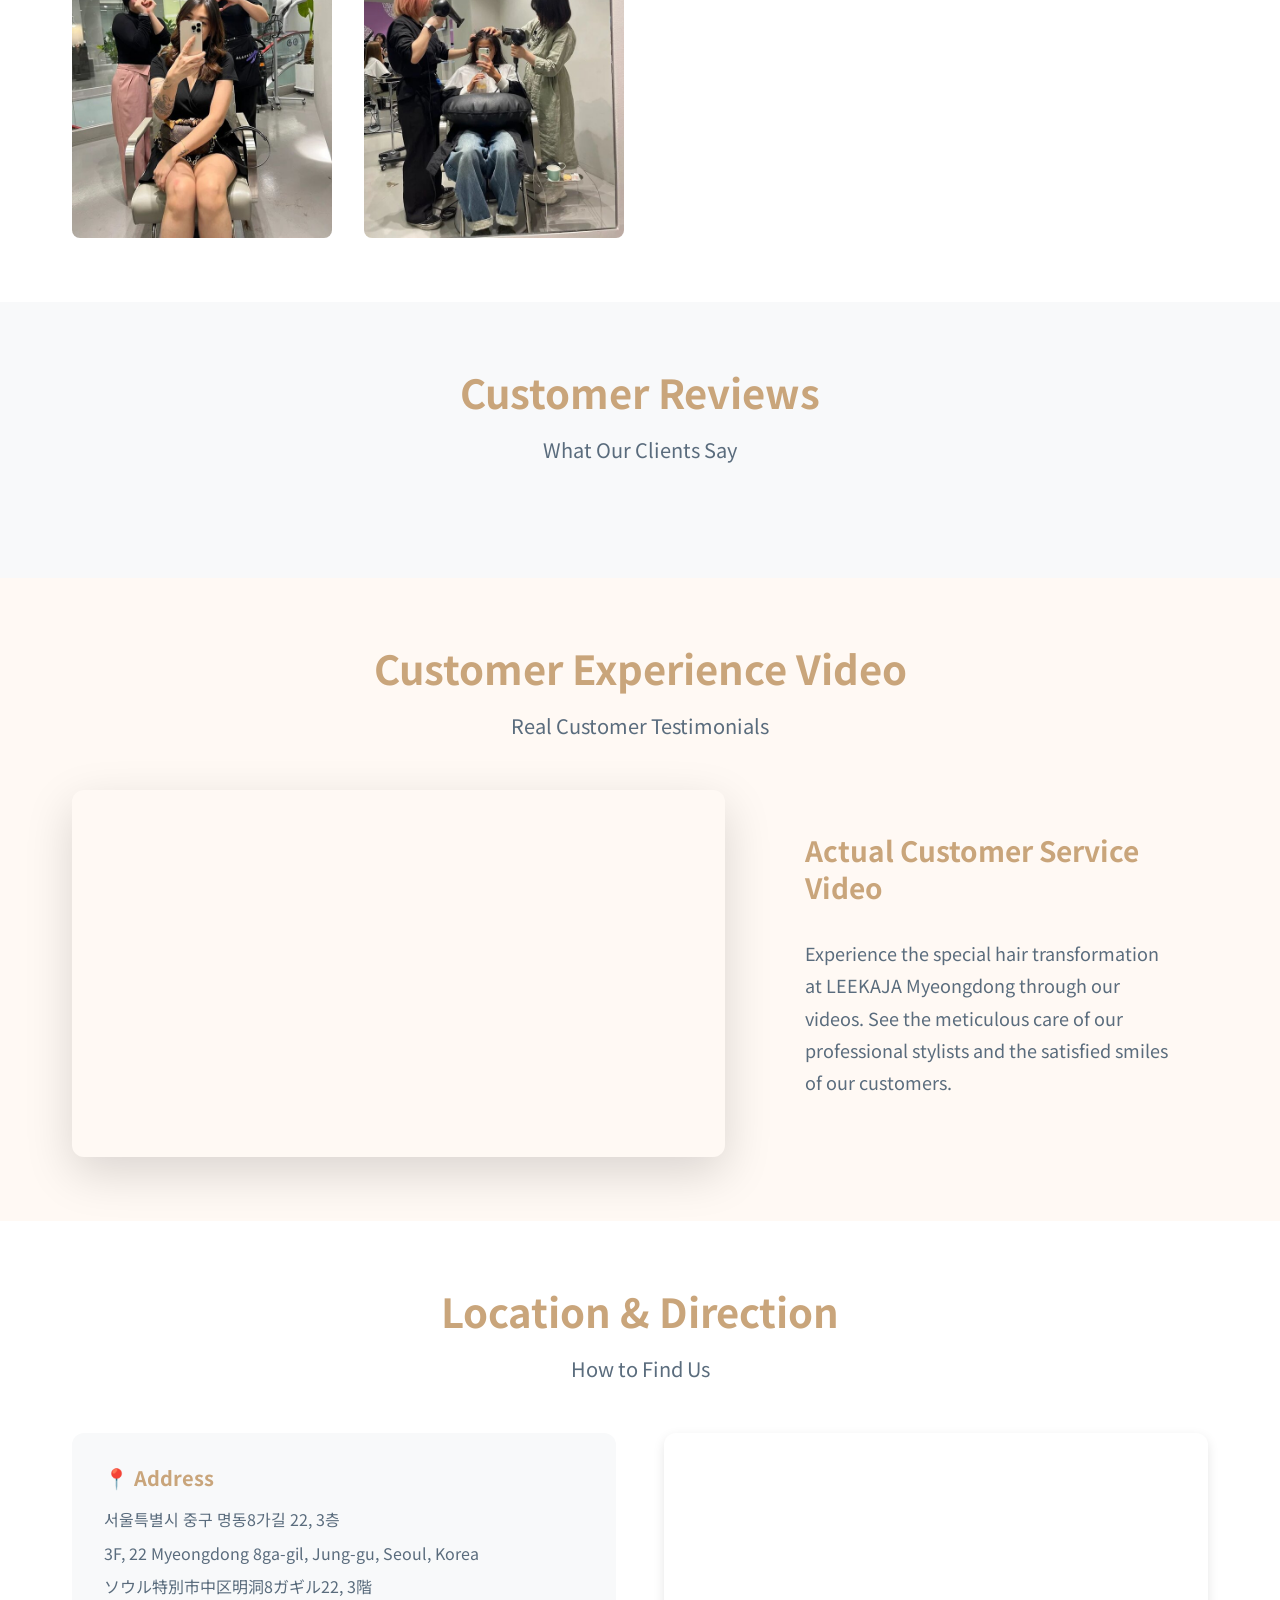
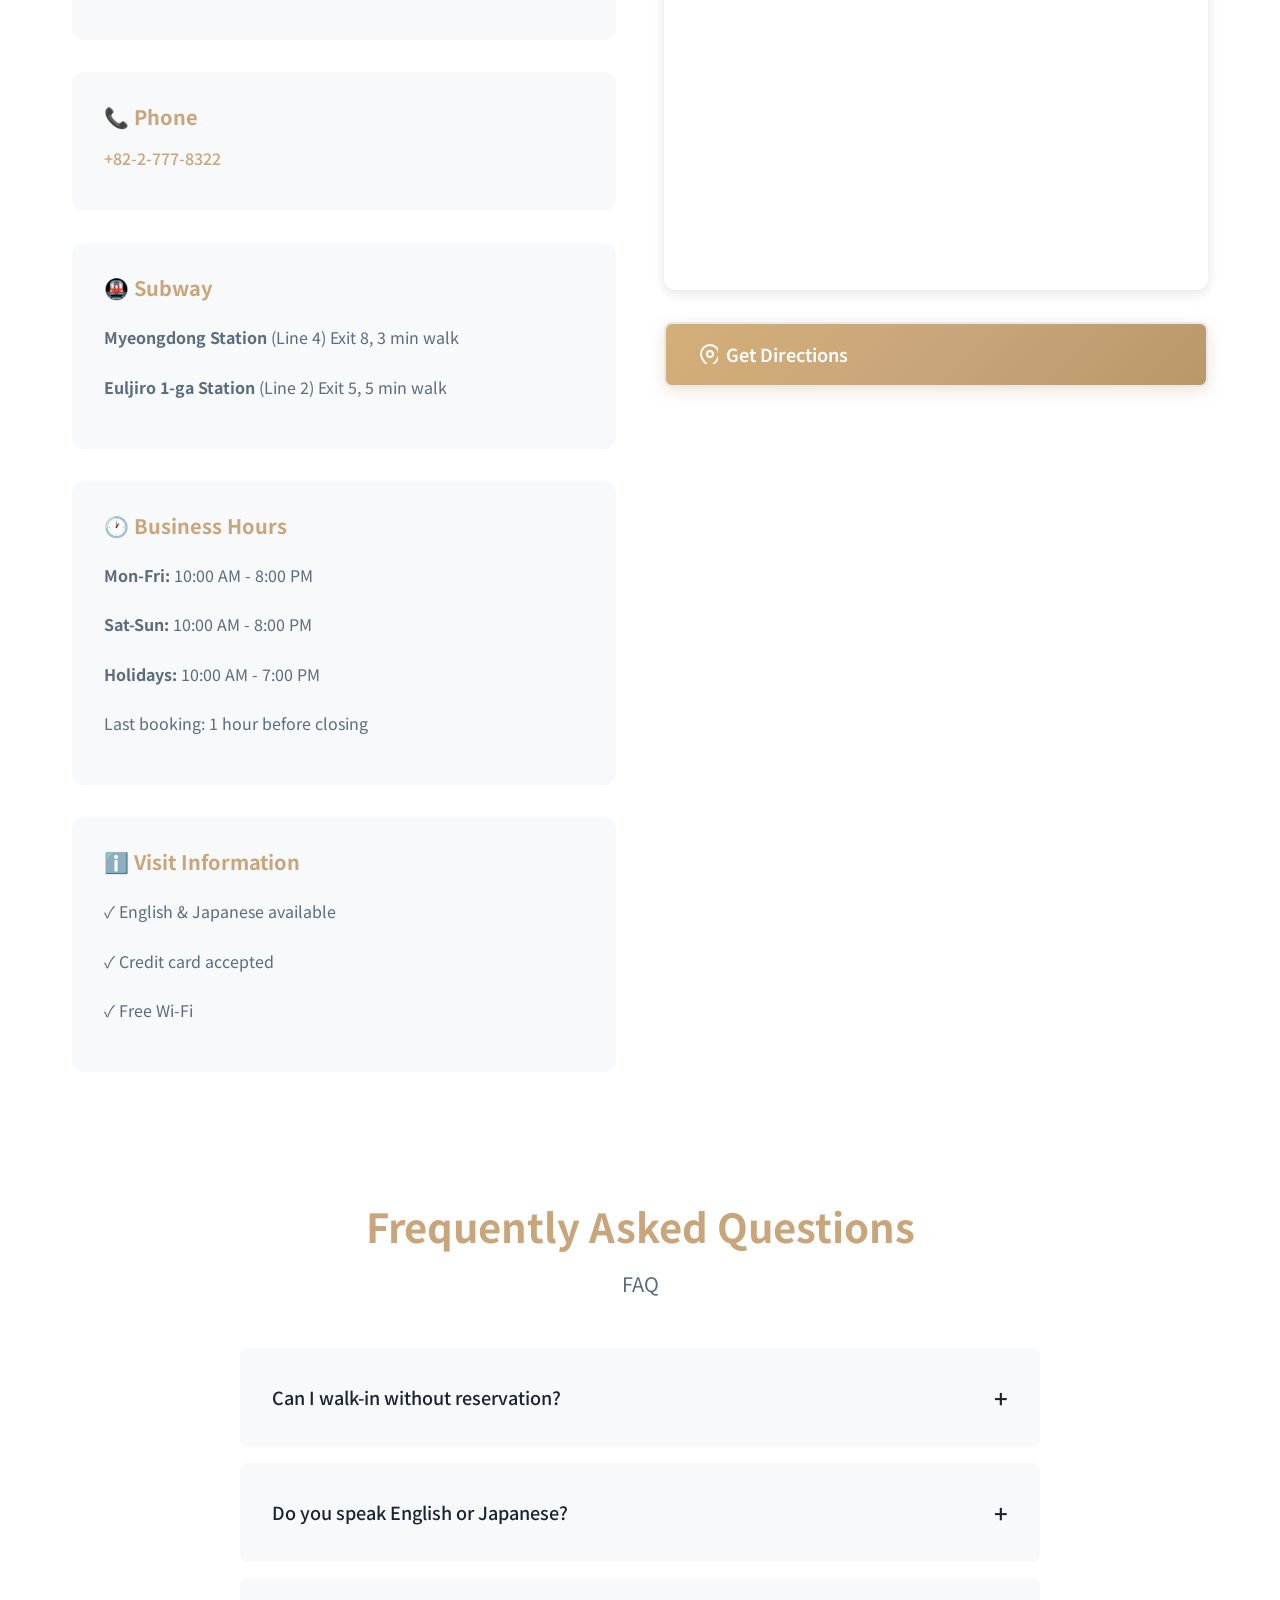
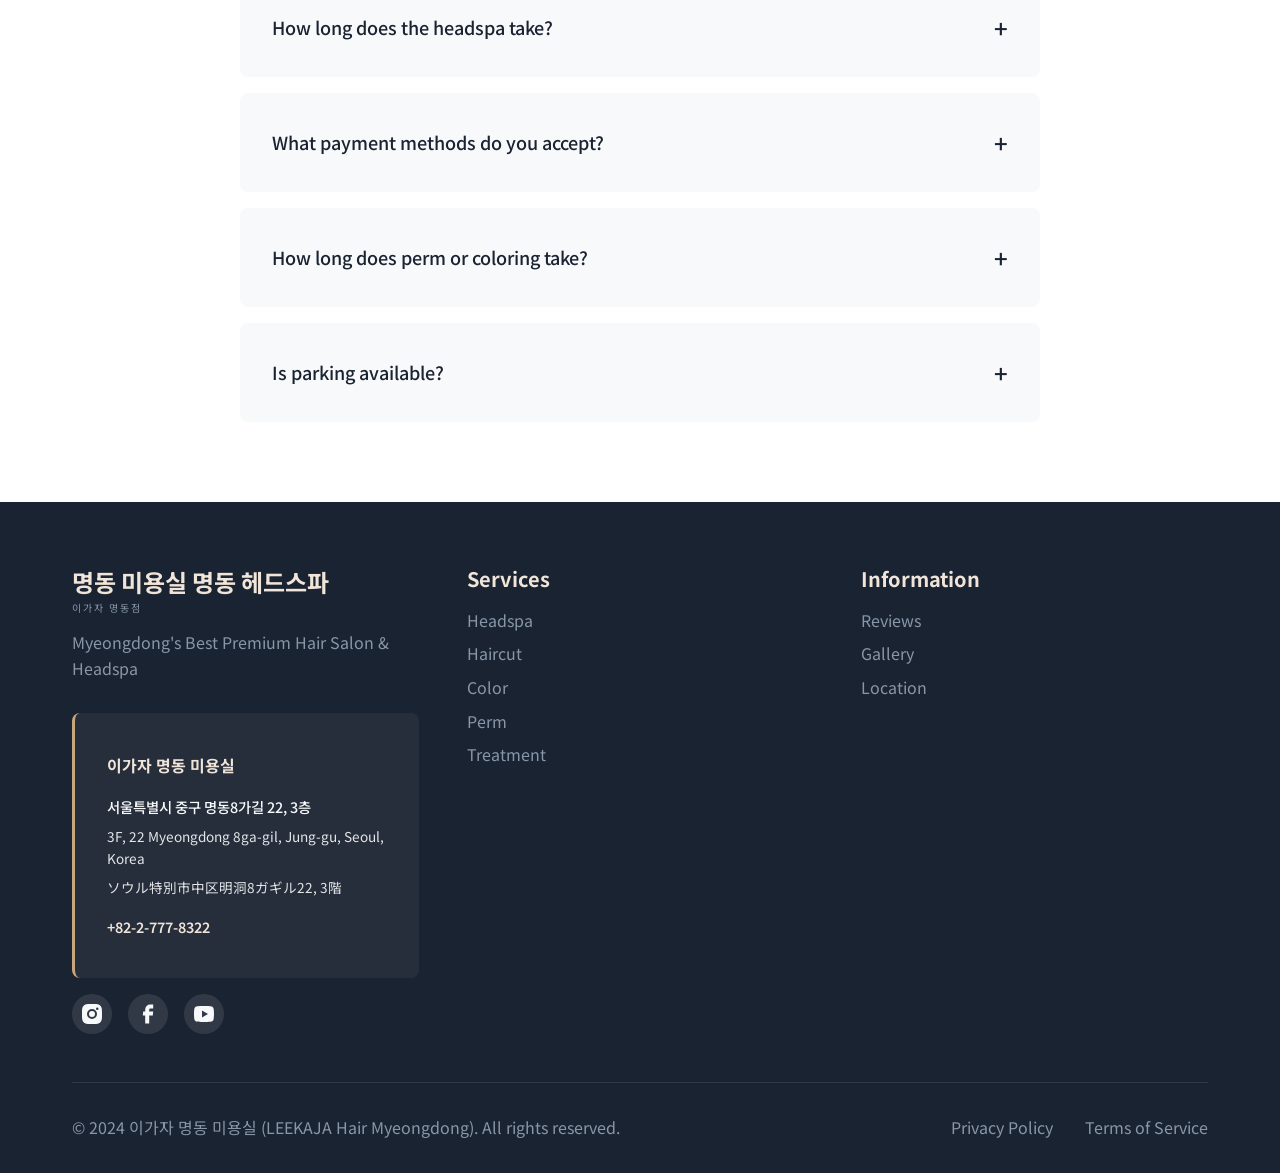
==== commit afeecbf1: "feat: Myeongdong Headspa 전용 SEO 페이지 생성 (/headspa) - headspa.html 신규 페이지 생성   - Title/Meta: 'Myeongdo" ====
--- a/index.html
+++ b/index.html
@@ -435,7 +435,7 @@
                     <ul class="nav-menu">
                         <li><a href="#home" data-i18n="nav-home">홈</a></li>
                         <li><a href="#hair" data-i18n="nav-hair">헤어</a></li>
-                        <li><a href="#headspa" data-i18n="nav-headspa">헤드스파</a></li>
+                        <li><a href="/headspa" style="color:#C9A57B;font-weight:700;" data-i18n="nav-headspa">헤드스파</a></li>
                         <li><a href="#gallery" data-i18n="nav-gallery">갤러리</a></li>
                         <li><a href="#reviews" data-i18n="nav-reviews">후기</a></li>
                         <li><a href="#location" data-i18n="nav-location">오시는길</a></li>
@@ -1613,7 +1613,7 @@
 
     <!-- Floating Contact Buttons -->
     <div class="floating-buttons">
-        <a href="https://wa.me/821058947690?text=Hello%2C%20I%20would%20like%20to%20make%20a%20reservation%20at%20Igaja%20Myeongdong.%20%28%E6%98%8E%E6%B4%9E%E7%BE%8E%E5%AE%B9%E5%AE%A4%E3%81%AE%E4%BA%88%E7%B4%84%E3%82%92%E3%81%97%E3%81%9F%E3%81%84%E3%81%A7%E3%81%99%29" class="fab-btn fab-whatsapp" target="_blank" rel="noopener noreferrer" aria-label="WhatsApp">
+        <a href="https://wa.me/821058947690" class="fab-btn fab-whatsapp" target="_blank" rel="noopener noreferrer" aria-label="WhatsApp">
             <svg width="24" height="24" fill="currentColor" viewBox="0 0 24 24">
                 <path d="M17.472 14.382c-.297-.149-1.758-.867-2.03-.967-.273-.099-.471-.148-.67.15-.197.297-.767.966-.94 1.164-.173.199-.347.223-.644.075-.297-.15-1.255-.463-2.39-1.475-.883-.788-1.48-1.761-1.653-2.059-.173-.297-.018-.458.13-.606.134-.133.298-.347.446-.52.149-.174.198-.298.298-.497.099-.198.05-.371-.025-.52-.075-.149-.669-1.612-.916-2.207-.242-.579-.487-.5-.669-.51-.173-.008-.371-.01-.57-.01-.198 0-.52.074-.792.372-.272.297-1.04 1.016-1.04 2.479 0 1.462 1.065 2.875 1.213 3.074.149.198 2.096 3.2 5.077 4.487.709.306 1.262.489 1.694.625.712.227 1.36.195 1.871.118.571-.085 1.758-.719 2.006-1.413.248-.694.248-1.289.173-1.413-.074-.124-.272-.198-.57-.347m-5.421 7.403h-.004a9.87 9.87 0 01-5.031-1.378l-.361-.214-3.741.982.998-3.648-.235-.374a9.86 9.86 0 01-1.51-5.26c.001-5.45 4.436-9.884 9.888-9.884 2.64 0 5.122 1.03 6.988 2.898a9.825 9.825 0 012.893 6.994c-.003 5.45-4.437 9.884-9.885 9.884m8.413-18.297A11.815 11.815 0 0012.05 0C5.495 0 .16 5.335.157 11.892c0 2.096.547 4.142 1.588 5.945L.057 24l6.305-1.654a11.882 11.882 0 005.683 1.448h.005c6.554 0 11.89-5.335 11.893-11.893a11.821 11.821 0 00-3.48-8.413Z"/>
             </svg>
